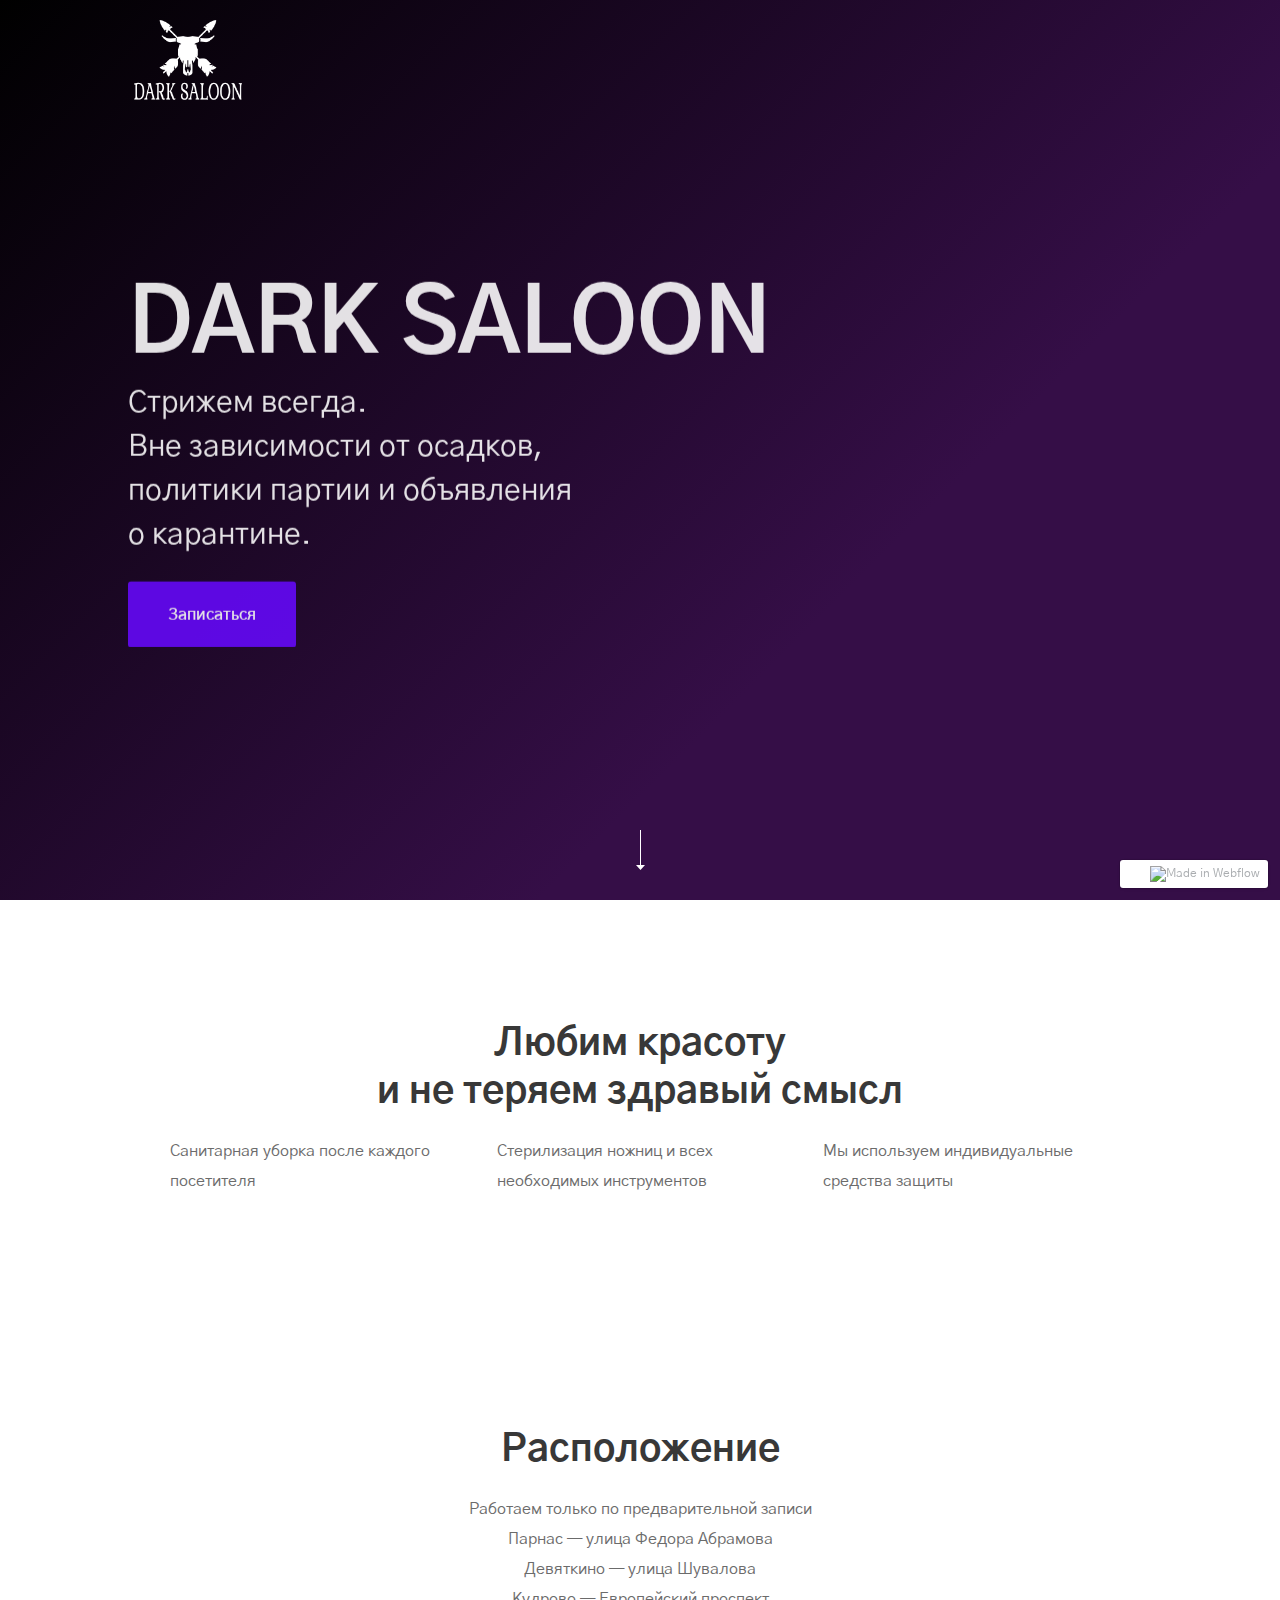
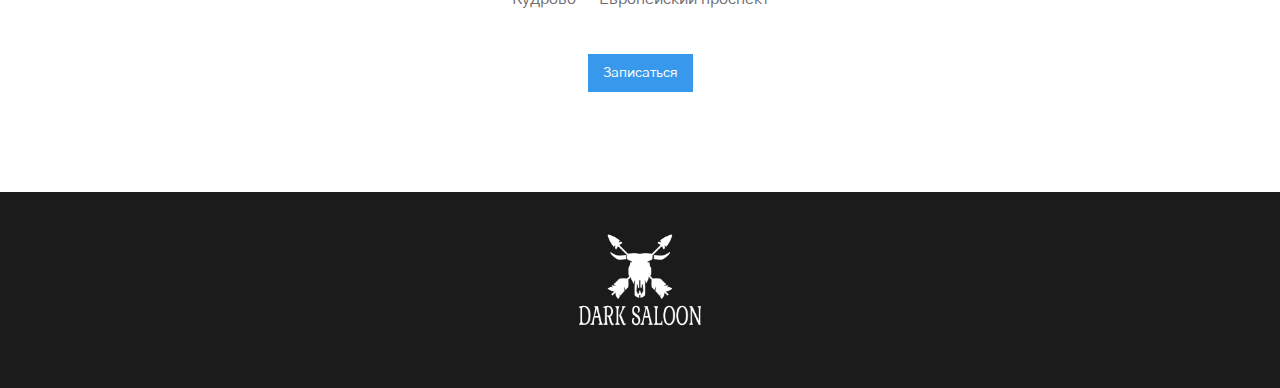
==== index.html @ 22367f97 "Rename Landing page template - Webflow HTML website template.html to index.html" ====
<!DOCTYPE html>
<!-- saved from url=(0031)https://dark-saloon.webflow.io/ -->
<html data-wf-domain="dark-saloon.webflow.io" data-wf-page="5e9b543477337a601974e3e3" data-wf-site="5e9b54341b847f012a4e8ece" data-wf-status="1" class="w-mod-js w-mod-ix wf-gothica1-n7-active wf-droidsans-n4-active wf-gothica1-n4-active wf-gothica1-n6-active wf-gothica1-n8-active wf-droidsans-n7-active wf-exo-n3-active wf-exo-n7-active wf-gothica1-n3-active wf-gothica1-n5-active wf-exo-n1-active wf-exo-i1-active wf-exo-n2-active wf-exo-i2-active wf-exo-i3-active wf-exo-n4-active wf-exo-i4-active wf-exo-n5-active wf-exo-i5-active wf-exo-n6-active wf-exo-i6-active wf-exo-i7-active wf-exo-n8-active wf-exo-i8-active mdl-js wf-exo-n9-active wf-exo-i9-active wf-active"><head><meta http-equiv="Content-Type" content="text/html; charset=UTF-8"><title>Landing page template - Webflow HTML website template</title><meta content="width=device-width, initial-scale=1" name="viewport"><meta content="Webflow" name="generator"><link href="./Landing page template - Webflow HTML website template_files/dark-saloon.webflow.ddd5ab95c.css" rel="stylesheet" type="text/css"><script src="./Landing page template - Webflow HTML website template_files/webfont.js" type="text/javascript"></script><style>@charset "UTF-8";@import url(https://fonts.googleapis.com/css?family=Open+Sans:400,700&display=swap&subset=cyrillic);.ps{overflow:hidden!important;overflow-anchor:none;-ms-overflow-style:none;touch-action:auto;-ms-touch-action:auto}.ps__rail-x{height:15px;bottom:0}.ps__rail-x,.ps__rail-y{display:none;opacity:0;transition:background-color .2s linear,opacity .2s linear;-webkit-transition:background-color .2s linear,opacity .2s linear;position:absolute}.ps__rail-y{width:15px;right:0}.ps--active-x>.ps__rail-x,.ps--active-y>.ps__rail-y{display:block;background-color:transparent}.ps--focus>.ps__rail-x,.ps--focus>.ps__rail-y,.ps--scrolling-x>.ps__rail-x,.ps--scrolling-y>.ps__rail-y,.ps:hover>.ps__rail-x,.ps:hover>.ps__rail-y{opacity:.6}.ps .ps__rail-x.ps--clicking,.ps .ps__rail-x:focus,.ps .ps__rail-x:hover,.ps .ps__rail-y.ps--clicking,.ps .ps__rail-y:focus,.ps .ps__rail-y:hover{background-color:#eee;opacity:.9}.ps__thumb-x{transition:background-color .2s linear,height .2s ease-in-out;-webkit-transition:background-color .2s linear,height .2s ease-in-out;height:6px;bottom:2px}.ps__thumb-x,.ps__thumb-y{background-color:#aaa;border-radius:6px;position:absolute}.ps__thumb-y{transition:background-color .2s linear,width .2s ease-in-out;-webkit-transition:background-color .2s linear,width .2s ease-in-out;width:6px;right:2px}.ps__rail-x.ps--clicking .ps__thumb-x,.ps__rail-x:focus>.ps__thumb-x,.ps__rail-x:hover>.ps__thumb-x{background-color:#999;height:11px}.ps__rail-y.ps--clicking .ps__thumb-y,.ps__rail-y:focus>.ps__thumb-y,.ps__rail-y:hover>.ps__thumb-y{background-color:#999;width:11px}@supports (-ms-overflow-style:none){.ps{overflow:auto!important}}@media (-ms-high-contrast:none),screen and (-ms-high-contrast:active){.ps{overflow:auto!important}}.ps{position:relative}/*!
 * Cropper.js v1.5.6
 * https://fengyuanchen.github.io/cropperjs
 *
 * Copyright 2015-present Chen Fengyuan
 * Released under the MIT license
 *
 * Date: 2019-10-04T04:33:44.164Z
 */.cropper-container{direction:ltr;font-size:0;line-height:0;position:relative;-ms-touch-action:none;touch-action:none;-webkit-user-select:none;-moz-user-select:none;-ms-user-select:none;user-select:none}.cropper-container img{display:block;height:100%;image-orientation:0deg;max-height:none!important;max-width:none!important;min-height:0!important;min-width:0!important;width:100%}.cropper-canvas,.cropper-crop-box,.cropper-drag-box,.cropper-modal,.cropper-wrap-box{bottom:0;left:0;position:absolute;right:0;top:0}.cropper-canvas,.cropper-wrap-box{overflow:hidden}.cropper-drag-box{background-color:#fff;opacity:0}.cropper-modal{background-color:#000;opacity:.5}.cropper-view-box{display:block;height:100%;outline:1px solid #39f;outline-color:rgba(51,153,255,.75);overflow:hidden;width:100%}.cropper-dashed{border:0 dashed #eee;display:block;opacity:.5;position:absolute}.cropper-dashed.dashed-h{border-bottom-width:1px;border-top-width:1px;height:33.33333%;left:0;top:33.33333%;width:100%}.cropper-dashed.dashed-v{border-left-width:1px;border-right-width:1px;height:100%;left:33.33333%;top:0;width:33.33333%}.cropper-center{display:block;height:0;left:50%;opacity:.75;position:absolute;top:50%;width:0}.cropper-center:after,.cropper-center:before{background-color:#eee;content:" ";display:block;position:absolute}.cropper-center:before{height:1px;left:-3px;top:0;width:7px}.cropper-center:after{height:7px;left:0;top:-3px;width:1px}.cropper-face,.cropper-line,.cropper-point{display:block;height:100%;opacity:.1;position:absolute;width:100%}.cropper-face{background-color:#fff;left:0;top:0}.cropper-line{background-color:#39f}.cropper-line.line-e{cursor:ew-resize;right:-3px;top:0;width:5px}.cropper-line.line-n{cursor:ns-resize;height:5px;left:0;top:-3px}.cropper-line.line-w{cursor:ew-resize;left:-3px;top:0;width:5px}.cropper-line.line-s{bottom:-3px;cursor:ns-resize;height:5px;left:0}.cropper-point{background-color:#39f;height:5px;opacity:.75;width:5px}.cropper-point.point-e{cursor:ew-resize;margin-top:-3px;right:-3px;top:50%}.cropper-point.point-n{cursor:ns-resize;left:50%;margin-left:-3px;top:-3px}.cropper-point.point-w{cursor:ew-resize;left:-3px;margin-top:-3px;top:50%}.cropper-point.point-s{bottom:-3px;cursor:s-resize;left:50%;margin-left:-3px}.cropper-point.point-ne{cursor:nesw-resize;right:-3px;top:-3px}.cropper-point.point-nw{cursor:nwse-resize;left:-3px;top:-3px}.cropper-point.point-sw{bottom:-3px;cursor:nesw-resize;left:-3px}.cropper-point.point-se{bottom:-3px;cursor:nwse-resize;height:20px;opacity:1;right:-3px;width:20px}@media (min-width:768px){.cropper-point.point-se{height:15px;width:15px}}@media (min-width:992px){.cropper-point.point-se{height:10px;width:10px}}@media (min-width:1200px){.cropper-point.point-se{height:5px;opacity:.75;width:5px}}.cropper-point.point-se:before{background-color:#39f;bottom:-50%;content:" ";display:block;height:200%;opacity:0;position:absolute;right:-50%;width:200%}.cropper-invisible{opacity:0}.cropper-bg{background-image:url([data-uri])}.cropper-hide{display:block;height:0;position:absolute;width:0}.cropper-hidden{display:none!important}.cropper-move{cursor:move}.cropper-crop{cursor:crosshair}.cropper-disabled .cropper-drag-box,.cropper-disabled .cropper-face,.cropper-disabled .cropper-line,.cropper-disabled .cropper-point{cursor:not-allowed}/*!
 * vue2-animate
 * (c) 2018 Pavel Savushkin
 * Released under the MIT License.
 * Documentation: https://github.com/asika32764/vue2-animate
 */@-webkit-keyframes bounceIn{0%,20%,40%,60%,80%,to{-webkit-animation-timing-function:cubic-bezier(.215,.61,.355,1);animation-timing-function:cubic-bezier(.215,.61,.355,1)}0%{opacity:0;-webkit-transform:scale3d(.3,.3,.3);transform:scale3d(.3,.3,.3)}20%{-webkit-transform:scale3d(1.1,1.1,1.1);transform:scale3d(1.1,1.1,1.1)}40%{-webkit-transform:scale3d(.9,.9,.9);transform:scale3d(.9,.9,.9)}60%{opacity:1;-webkit-transform:scale3d(1.03,1.03,1.03);transform:scale3d(1.03,1.03,1.03)}80%{-webkit-transform:scale3d(.97,.97,.97);transform:scale3d(.97,.97,.97)}to{opacity:1;-webkit-transform:scaleX(1);transform:scaleX(1)}}@keyframes bounceIn{0%,20%,40%,60%,80%,to{-webkit-animation-timing-function:cubic-bezier(.215,.61,.355,1);animation-timing-function:cubic-bezier(.215,.61,.355,1)}0%{opacity:0;-webkit-transform:scale3d(.3,.3,.3);transform:scale3d(.3,.3,.3)}20%{-webkit-transform:scale3d(1.1,1.1,1.1);transform:scale3d(1.1,1.1,1.1)}40%{-webkit-transform:scale3d(.9,.9,.9);transform:scale3d(.9,.9,.9)}60%{opacity:1;-webkit-transform:scale3d(1.03,1.03,1.03);transform:scale3d(1.03,1.03,1.03)}80%{-webkit-transform:scale3d(.97,.97,.97);transform:scale3d(.97,.97,.97)}to{opacity:1;-webkit-transform:scaleX(1);transform:scaleX(1)}}@-webkit-keyframes bounceOut{20%{-webkit-transform:scale3d(.9,.9,.9);transform:scale3d(.9,.9,.9)}50%,55%{opacity:1;-webkit-transform:scale3d(1.1,1.1,1.1);transform:scale3d(1.1,1.1,1.1)}to{opacity:0;-webkit-transform:scale3d(.3,.3,.3);transform:scale3d(.3,.3,.3)}}@keyframes bounceOut{20%{-webkit-transform:scale3d(.9,.9,.9);transform:scale3d(.9,.9,.9)}50%,55%{opacity:1;-webkit-transform:scale3d(1.1,1.1,1.1);transform:scale3d(1.1,1.1,1.1)}to{opacity:0;-webkit-transform:scale3d(.3,.3,.3);transform:scale3d(.3,.3,.3)}}@-webkit-keyframes bounceInDown{0%,60%,75%,90%,to{-webkit-animation-timing-function:cubic-bezier(.215,.61,.355,1);animation-timing-function:cubic-bezier(.215,.61,.355,1)}0%{opacity:0;-webkit-transform:translate3d(0,-3000px,0);transform:translate3d(0,-3000px,0)}60%{opacity:1;-webkit-transform:translate3d(0,25px,0);transform:translate3d(0,25px,0)}75%{-webkit-transform:translate3d(0,-10px,0);transform:translate3d(0,-10px,0)}90%{-webkit-transform:translate3d(0,5px,0);transform:translate3d(0,5px,0)}to{-webkit-transform:none;transform:none}}@keyframes bounceInDown{0%,60%,75%,90%,to{-webkit-animation-timing-function:cubic-bezier(.215,.61,.355,1);animation-timing-function:cubic-bezier(.215,.61,.355,1)}0%{opacity:0;-webkit-transform:translate3d(0,-3000px,0);transform:translate3d(0,-3000px,0)}60%{opacity:1;-webkit-transform:translate3d(0,25px,0);transform:translate3d(0,25px,0)}75%{-webkit-transform:translate3d(0,-10px,0);transform:translate3d(0,-10px,0)}90%{-webkit-transform:translate3d(0,5px,0);transform:translate3d(0,5px,0)}to{-webkit-transform:none;transform:none}}@-webkit-keyframes bounceOutDown{20%{-webkit-transform:translate3d(0,10px,0);transform:translate3d(0,10px,0)}40%,45%{opacity:1;-webkit-transform:translate3d(0,-20px,0);transform:translate3d(0,-20px,0)}to{opacity:0;-webkit-transform:translate3d(0,2000px,0);transform:translate3d(0,2000px,0)}}@keyframes bounceOutDown{20%{-webkit-transform:translate3d(0,10px,0);transform:translate3d(0,10px,0)}40%,45%{opacity:1;-webkit-transform:translate3d(0,-20px,0);transform:translate3d(0,-20px,0)}to{opacity:0;-webkit-transform:translate3d(0,2000px,0);transform:translate3d(0,2000px,0)}}@-webkit-keyframes bounceInLeft{0%,60%,75%,90%,to{-webkit-animation-timing-function:cubic-bezier(.215,.61,.355,1);animation-timing-function:cubic-bezier(.215,.61,.355,1)}0%{opacity:0;-webkit-transform:translate3d(-3000px,0,0);transform:translate3d(-3000px,0,0)}60%{opacity:1;-webkit-transform:translate3d(25px,0,0);transform:translate3d(25px,0,0)}75%{-webkit-transform:translate3d(-10px,0,0);transform:translate3d(-10px,0,0)}90%{-webkit-transform:translate3d(5px,0,0);transform:translate3d(5px,0,0)}to{-webkit-transform:none;transform:none}}@keyframes bounceInLeft{0%,60%,75%,90%,to{-webkit-animation-timing-function:cubic-bezier(.215,.61,.355,1);animation-timing-function:cubic-bezier(.215,.61,.355,1)}0%{opacity:0;-webkit-transform:translate3d(-3000px,0,0);transform:translate3d(-3000px,0,0)}60%{opacity:1;-webkit-transform:translate3d(25px,0,0);transform:translate3d(25px,0,0)}75%{-webkit-transform:translate3d(-10px,0,0);transform:translate3d(-10px,0,0)}90%{-webkit-transform:translate3d(5px,0,0);transform:translate3d(5px,0,0)}to{-webkit-transform:none;transform:none}}@-webkit-keyframes bounceOutLeft{20%{opacity:1;-webkit-transform:translate3d(20px,0,0);transform:translate3d(20px,0,0)}to{opacity:0;-webkit-transform:translate3d(-2000px,0,0);transform:translate3d(-2000px,0,0)}}@keyframes bounceOutLeft{20%{opacity:1;-webkit-transform:translate3d(20px,0,0);transform:translate3d(20px,0,0)}to{opacity:0;-webkit-transform:translate3d(-2000px,0,0);transform:translate3d(-2000px,0,0)}}@-webkit-keyframes bounceInRight{0%,60%,75%,90%,to{-webkit-animation-timing-function:cubic-bezier(.215,.61,.355,1);animation-timing-function:cubic-bezier(.215,.61,.355,1)}0%{opacity:0;-webkit-transform:translate3d(3000px,0,0);transform:translate3d(3000px,0,0)}60%{opacity:1;-webkit-transform:translate3d(-25px,0,0);transform:translate3d(-25px,0,0)}75%{-webkit-transform:translate3d(10px,0,0);transform:translate3d(10px,0,0)}90%{-webkit-transform:translate3d(-5px,0,0);transform:translate3d(-5px,0,0)}to{-webkit-transform:none;transform:none}}@keyframes bounceInRight{0%,60%,75%,90%,to{-webkit-animation-timing-function:cubic-bezier(.215,.61,.355,1);animation-timing-function:cubic-bezier(.215,.61,.355,1)}0%{opacity:0;-webkit-transform:translate3d(3000px,0,0);transform:translate3d(3000px,0,0)}60%{opacity:1;-webkit-transform:translate3d(-25px,0,0);transform:translate3d(-25px,0,0)}75%{-webkit-transform:translate3d(10px,0,0);transform:translate3d(10px,0,0)}90%{-webkit-transform:translate3d(-5px,0,0);transform:translate3d(-5px,0,0)}to{-webkit-transform:none;transform:none}}@-webkit-keyframes bounceOutRight{20%{opacity:1;-webkit-transform:translate3d(-20px,0,0);transform:translate3d(-20px,0,0)}to{opacity:0;-webkit-transform:translate3d(2000px,0,0);transform:translate3d(2000px,0,0)}}@keyframes bounceOutRight{20%{opacity:1;-webkit-transform:translate3d(-20px,0,0);transform:translate3d(-20px,0,0)}to{opacity:0;-webkit-transform:translate3d(2000px,0,0);transform:translate3d(2000px,0,0)}}@-webkit-keyframes bounceInUp{0%,60%,75%,90%,to{-webkit-animation-timing-function:cubic-bezier(.215,.61,.355,1);animation-timing-function:cubic-bezier(.215,.61,.355,1)}0%{opacity:0;-webkit-transform:translate3d(0,3000px,0);transform:translate3d(0,3000px,0)}60%{opacity:1;-webkit-transform:translate3d(0,-20px,0);transform:translate3d(0,-20px,0)}75%{-webkit-transform:translate3d(0,10px,0);transform:translate3d(0,10px,0)}90%{-webkit-transform:translate3d(0,-5px,0);transform:translate3d(0,-5px,0)}to{-webkit-transform:translateZ(0);transform:translateZ(0)}}@keyframes bounceInUp{0%,60%,75%,90%,to{-webkit-animation-timing-function:cubic-bezier(.215,.61,.355,1);animation-timing-function:cubic-bezier(.215,.61,.355,1)}0%{opacity:0;-webkit-transform:translate3d(0,3000px,0);transform:translate3d(0,3000px,0)}60%{opacity:1;-webkit-transform:translate3d(0,-20px,0);transform:translate3d(0,-20px,0)}75%{-webkit-transform:translate3d(0,10px,0);transform:translate3d(0,10px,0)}90%{-webkit-transform:translate3d(0,-5px,0);transform:translate3d(0,-5px,0)}to{-webkit-transform:translateZ(0);transform:translateZ(0)}}@-webkit-keyframes bounceOutUp{20%{-webkit-transform:translate3d(0,-10px,0);transform:translate3d(0,-10px,0)}40%,45%{opacity:1;-webkit-transform:translate3d(0,20px,0);transform:translate3d(0,20px,0)}to{opacity:0;-webkit-transform:translate3d(0,-2000px,0);transform:translate3d(0,-2000px,0)}}@keyframes bounceOutUp{20%{-webkit-transform:translate3d(0,-10px,0);transform:translate3d(0,-10px,0)}40%,45%{opacity:1;-webkit-transform:translate3d(0,20px,0);transform:translate3d(0,20px,0)}to{opacity:0;-webkit-transform:translate3d(0,-2000px,0);transform:translate3d(0,-2000px,0)}}.bounce-enter-active,.bounce-leave-active,.bounceIn,.bounceOut{-webkit-animation-duration:1s;animation-duration:1s;-webkit-animation-fill-mode:both;animation-fill-mode:both}.bounce-enter-active,.bounceIn{-webkit-animation-name:bounceIn;animation-name:bounceIn}.bounce-leave-active,.bounceOut{-webkit-animation-name:bounceOut;animation-name:bounceOut}.bounceDown-enter-active,.bounceDown-leave-active,.bounceInDown,.bounceOutDown{-webkit-animation-duration:1s;animation-duration:1s;-webkit-animation-fill-mode:both;animation-fill-mode:both}.bounceDown-enter-active,.bounceInDown{-webkit-animation-name:bounceInDown;animation-name:bounceInDown}.bounceDown-leave-active,.bounceOutDown{-webkit-animation-name:bounceOutDown;animation-name:bounceOutDown}.bounceInLeft,.bounceLeft-enter-active,.bounceLeft-leave-active,.bounceOutLeft{-webkit-animation-duration:1s;animation-duration:1s;-webkit-animation-fill-mode:both;animation-fill-mode:both}.bounceInLeft,.bounceLeft-enter-active{-webkit-animation-name:bounceInLeft;animation-name:bounceInLeft}.bounceLeft-leave-active,.bounceOutLeft{-webkit-animation-name:bounceOutLeft;animation-name:bounceOutLeft}.bounceInRight,.bounceOutRight,.bounceRight-enter-active,.bounceRight-leave-active{-webkit-animation-duration:1s;animation-duration:1s;-webkit-animation-fill-mode:both;animation-fill-mode:both}.bounceInRight,.bounceRight-enter-active{-webkit-animation-name:bounceInRight;animation-name:bounceInRight}.bounceOutRight,.bounceRight-leave-active{-webkit-animation-name:bounceOutRight;animation-name:bounceOutRight}.bounceInUp,.bounceOutUp,.bounceUp-enter-active,.bounceUp-leave-active{-webkit-animation-duration:1s;animation-duration:1s;-webkit-animation-fill-mode:both;animation-fill-mode:both}.bounceInUp,.bounceUp-enter-active{-webkit-animation-name:bounceInUp;animation-name:bounceInUp}.bounceOutUp,.bounceUp-leave-active{-webkit-animation-name:bounceOutUp;animation-name:bounceOutUp}@-webkit-keyframes fadeIn{0%{opacity:0}to{opacity:1}}@keyframes fadeIn{0%{opacity:0}to{opacity:1}}@-webkit-keyframes fadeOut{0%{opacity:1}to{opacity:0}}@keyframes fadeOut{0%{opacity:1}to{opacity:0}}@-webkit-keyframes fadeInDown{0%{opacity:0;-webkit-transform:translate3d(0,-100%,0);transform:translate3d(0,-100%,0)}to{opacity:1;-webkit-transform:none;transform:none}}@keyframes fadeInDown{0%{opacity:0;-webkit-transform:translate3d(0,-100%,0);transform:translate3d(0,-100%,0)}to{opacity:1;-webkit-transform:none;transform:none}}@-webkit-keyframes fadeOutDown{0%{opacity:1}to{opacity:0;-webkit-transform:translate3d(0,100%,0);transform:translate3d(0,100%,0)}}@keyframes fadeOutDown{0%{opacity:1}to{opacity:0;-webkit-transform:translate3d(0,100%,0);transform:translate3d(0,100%,0)}}@-webkit-keyframes fadeInDownBig{0%{opacity:0;-webkit-transform:translate3d(0,-2000px,0);transform:translate3d(0,-2000px,0)}to{opacity:1;-webkit-transform:none;transform:none}}@keyframes fadeInDownBig{0%{opacity:0;-webkit-transform:translate3d(0,-2000px,0);transform:translate3d(0,-2000px,0)}to{opacity:1;-webkit-transform:none;transform:none}}@-webkit-keyframes fadeOutDownBig{0%{opacity:1}to{opacity:0;-webkit-transform:translate3d(0,2000px,0);transform:translate3d(0,2000px,0)}}@keyframes fadeOutDownBig{0%{opacity:1}to{opacity:0;-webkit-transform:translate3d(0,2000px,0);transform:translate3d(0,2000px,0)}}@-webkit-keyframes fadeInLeft{0%{opacity:0;-webkit-transform:translate3d(-100%,0,0);transform:translate3d(-100%,0,0)}to{opacity:1;-webkit-transform:none;transform:none}}@keyframes fadeInLeft{0%{opacity:0;-webkit-transform:translate3d(-100%,0,0);transform:translate3d(-100%,0,0)}to{opacity:1;-webkit-transform:none;transform:none}}@-webkit-keyframes fadeOutLeft{0%{opacity:1}to{opacity:0;-webkit-transform:translate3d(-100%,0,0);transform:translate3d(-100%,0,0)}}@keyframes fadeOutLeft{0%{opacity:1}to{opacity:0;-webkit-transform:translate3d(-100%,0,0);transform:translate3d(-100%,0,0)}}@-webkit-keyframes fadeInLeftBig{0%{opacity:0;-webkit-transform:translate3d(-2000px,0,0);transform:translate3d(-2000px,0,0)}to{opacity:1;-webkit-transform:none;transform:none}}@keyframes fadeInLeftBig{0%{opacity:0;-webkit-transform:translate3d(-2000px,0,0);transform:translate3d(-2000px,0,0)}to{opacity:1;-webkit-transform:none;transform:none}}@-webkit-keyframes fadeOutLeftBig{0%{opacity:1}to{opacity:0;-webkit-transform:translate3d(-2000px,0,0);transform:translate3d(-2000px,0,0)}}@keyframes fadeOutLeftBig{0%{opacity:1}to{opacity:0;-webkit-transform:translate3d(-2000px,0,0);transform:translate3d(-2000px,0,0)}}@-webkit-keyframes fadeInRight{0%{opacity:0;-webkit-transform:translate3d(100%,0,0);transform:translate3d(100%,0,0)}to{opacity:1;-webkit-transform:none;transform:none}}@keyframes fadeInRight{0%{opacity:0;-webkit-transform:translate3d(100%,0,0);transform:translate3d(100%,0,0)}to{opacity:1;-webkit-transform:none;transform:none}}@-webkit-keyframes fadeOutRight{0%{opacity:1}to{opacity:0;-webkit-transform:translate3d(100%,0,0);transform:translate3d(100%,0,0)}}@keyframes fadeOutRight{0%{opacity:1}to{opacity:0;-webkit-transform:translate3d(100%,0,0);transform:translate3d(100%,0,0)}}@-webkit-keyframes fadeInRightBig{0%{opacity:0;-webkit-transform:translate3d(2000px,0,0);transform:translate3d(2000px,0,0)}to{opacity:1;-webkit-transform:none;transform:none}}@keyframes fadeInRightBig{0%{opacity:0;-webkit-transform:translate3d(2000px,0,0);transform:translate3d(2000px,0,0)}to{opacity:1;-webkit-transform:none;transform:none}}@-webkit-keyframes fadeOutRightBig{0%{opacity:1}to{opacity:0;-webkit-transform:translate3d(2000px,0,0);transform:translate3d(2000px,0,0)}}@keyframes fadeOutRightBig{0%{opacity:1}to{opacity:0;-webkit-transform:translate3d(2000px,0,0);transform:translate3d(2000px,0,0)}}@-webkit-keyframes fadeInUp{0%{opacity:0;-webkit-transform:translate3d(0,100%,0);transform:translate3d(0,100%,0)}to{opacity:1;-webkit-transform:none;transform:none}}@keyframes fadeInUp{0%{opacity:0;-webkit-transform:translate3d(0,100%,0);transform:translate3d(0,100%,0)}to{opacity:1;-webkit-transform:none;transform:none}}@-webkit-keyframes fadeOutUp{0%{opacity:1}to{opacity:0;-webkit-transform:translate3d(0,-100%,0);transform:translate3d(0,-100%,0)}}@keyframes fadeOutUp{0%{opacity:1}to{opacity:0;-webkit-transform:translate3d(0,-100%,0);transform:translate3d(0,-100%,0)}}@-webkit-keyframes fadeInUpBig{0%{opacity:0;-webkit-transform:translate3d(0,2000px,0);transform:translate3d(0,2000px,0)}to{opacity:1;-webkit-transform:none;transform:none}}@keyframes fadeInUpBig{0%{opacity:0;-webkit-transform:translate3d(0,2000px,0);transform:translate3d(0,2000px,0)}to{opacity:1;-webkit-transform:none;transform:none}}@-webkit-keyframes fadeOutUpBig{0%{opacity:1}to{opacity:0;-webkit-transform:translate3d(0,-2000px,0);transform:translate3d(0,-2000px,0)}}@keyframes fadeOutUpBig{0%{opacity:1}to{opacity:0;-webkit-transform:translate3d(0,-2000px,0);transform:translate3d(0,-2000px,0)}}.fade-enter-active,.fade-leave-active,.fadeIn,.fadeOut{-webkit-animation-duration:1s;animation-duration:1s;-webkit-animation-fill-mode:both;animation-fill-mode:both}.fade-enter-active,.fadeIn{-webkit-animation-name:fadeIn;animation-name:fadeIn}.fade-leave-active,.fadeOut{-webkit-animation-name:fadeOut;animation-name:fadeOut}.fadeDown-enter-active,.fadeDown-leave-active,.fadeInDown,.fadeOutDown{-webkit-animation-duration:1s;animation-duration:1s;-webkit-animation-fill-mode:both;animation-fill-mode:both}.fadeDown-enter-active,.fadeInDown{-webkit-animation-name:fadeInDown;animation-name:fadeInDown}.fadeDown-leave-active,.fadeOutDown{-webkit-animation-name:fadeOutDown;animation-name:fadeOutDown}.fadeDownBig-enter-active,.fadeDownBig-leave-active,.fadeInDownBig,.fadeOutDownBig{-webkit-animation-duration:1s;animation-duration:1s;-webkit-animation-fill-mode:both;animation-fill-mode:both}.fadeDownBig-enter-active,.fadeInDownBig{-webkit-animation-name:fadeInDownBig;animation-name:fadeInDownBig}.fadeDownBig-leave-active,.fadeOutDownBig{-webkit-animation-name:fadeOutDownBig;animation-name:fadeOutDownBig}.fadeInLeft,.fadeLeft-enter-active,.fadeLeft-leave-active,.fadeOutLeft{-webkit-animation-duration:1s;animation-duration:1s;-webkit-animation-fill-mode:both;animation-fill-mode:both}.fadeInLeft,.fadeLeft-enter-active{-webkit-animation-name:fadeInLeft;animation-name:fadeInLeft}.fadeLeft-leave-active,.fadeOutLeft{-webkit-animation-name:fadeOutLeft;animation-name:fadeOutLeft}.fadeInLeftBig,.fadeLeftBig-enter-active,.fadeLeftBig-leave-active,.fadeOutLeftBig{-webkit-animation-duration:1s;animation-duration:1s;-webkit-animation-fill-mode:both;animation-fill-mode:both}.fadeInLeftBig,.fadeLeftBig-enter-active{-webkit-animation-name:fadeInLeftBig;animation-name:fadeInLeftBig}.fadeLeftBig-leave-active,.fadeOutLeftBig{-webkit-animation-name:fadeOutLeftBig;animation-name:fadeOutLeftBig}.fadeInRight,.fadeOutRight,.fadeRight-enter-active,.fadeRight-leave-active{-webkit-animation-duration:1s;animation-duration:1s;-webkit-animation-fill-mode:both;animation-fill-mode:both}.fadeInRight,.fadeRight-enter-active{-webkit-animation-name:fadeInRight;animation-name:fadeInRight}.fadeOutRight,.fadeRight-leave-active{-webkit-animation-name:fadeOutRight;animation-name:fadeOutRight}.fadeInRightBig,.fadeOutRightBig,.fadeRightBig-enter-active,.fadeRightBig-leave-active{-webkit-animation-duration:1s;animation-duration:1s;-webkit-animation-fill-mode:both;animation-fill-mode:both}.fadeInRightBig,.fadeRightBig-enter-active{-webkit-animation-name:fadeInRightBig;animation-name:fadeInRightBig}.fadeOutRightBig,.fadeRightBig-leave-active{-webkit-animation-name:fadeOutRightBig;animation-name:fadeOutRightBig}.fadeInUp,.fadeOutUp,.fadeUp-enter-active,.fadeUp-leave-active{-webkit-animation-duration:1s;animation-duration:1s;-webkit-animation-fill-mode:both;animation-fill-mode:both}.fadeInUp,.fadeUp-enter-active{-webkit-animation-name:fadeInUp;animation-name:fadeInUp}.fadeOutUp,.fadeUp-leave-active{-webkit-animation-name:fadeOutUp;animation-name:fadeOutUp}.fadeInUpBig,.fadeOutUpBig,.fadeUpBig-enter-active,.fadeUpBig-leave-active{-webkit-animation-duration:1s;animation-duration:1s;-webkit-animation-fill-mode:both;animation-fill-mode:both}.fadeInUpBig,.fadeUpBig-enter-active{-webkit-animation-name:fadeInUpBig;animation-name:fadeInUpBig}.fadeOutUpBig,.fadeUpBig-leave-active{-webkit-animation-name:fadeOutUpBig;animation-name:fadeOutUpBig}@-webkit-keyframes rotateIn{0%{-webkit-transform-origin:center;transform-origin:center;-webkit-transform:rotate(-200deg);transform:rotate(-200deg);opacity:0}to{-webkit-transform-origin:center;transform-origin:center;-webkit-transform:none;transform:none;opacity:1}}@keyframes rotateIn{0%{-webkit-transform-origin:center;transform-origin:center;-webkit-transform:rotate(-200deg);transform:rotate(-200deg);opacity:0}to{-webkit-transform-origin:center;transform-origin:center;-webkit-transform:none;transform:none;opacity:1}}@-webkit-keyframes rotateOut{0%{-webkit-transform-origin:center;transform-origin:center;opacity:1}to{-webkit-transform-origin:center;transform-origin:center;-webkit-transform:rotate(200deg);transform:rotate(200deg);opacity:0}}@keyframes rotateOut{0%{-webkit-transform-origin:center;transform-origin:center;opacity:1}to{-webkit-transform-origin:center;transform-origin:center;-webkit-transform:rotate(200deg);transform:rotate(200deg);opacity:0}}@-webkit-keyframes rotateInDownLeft{0%{-webkit-transform-origin:left bottom;transform-origin:left bottom;-webkit-transform:rotate(-45deg);transform:rotate(-45deg);opacity:0}to{-webkit-transform-origin:left bottom;transform-origin:left bottom;-webkit-transform:none;transform:none;opacity:1}}@keyframes rotateInDownLeft{0%{-webkit-transform-origin:left bottom;transform-origin:left bottom;-webkit-transform:rotate(-45deg);transform:rotate(-45deg);opacity:0}to{-webkit-transform-origin:left bottom;transform-origin:left bottom;-webkit-transform:none;transform:none;opacity:1}}@-webkit-keyframes rotateOutDownLeft{0%{-webkit-transform-origin:left bottom;transform-origin:left bottom;opacity:1}to{-webkit-transform-origin:left bottom;transform-origin:left bottom;-webkit-transform:rotate(45deg);transform:rotate(45deg);opacity:0}}@keyframes rotateOutDownLeft{0%{-webkit-transform-origin:left bottom;transform-origin:left bottom;opacity:1}to{-webkit-transform-origin:left bottom;transform-origin:left bottom;-webkit-transform:rotate(45deg);transform:rotate(45deg);opacity:0}}@-webkit-keyframes rotateInDownRight{0%{-webkit-transform-origin:right bottom;transform-origin:right bottom;-webkit-transform:rotate(45deg);transform:rotate(45deg);opacity:0}to{-webkit-transform-origin:right bottom;transform-origin:right bottom;-webkit-transform:none;transform:none;opacity:1}}@keyframes rotateInDownRight{0%{-webkit-transform-origin:right bottom;transform-origin:right bottom;-webkit-transform:rotate(45deg);transform:rotate(45deg);opacity:0}to{-webkit-transform-origin:right bottom;transform-origin:right bottom;-webkit-transform:none;transform:none;opacity:1}}@-webkit-keyframes rotateOutDownRight{0%{-webkit-transform-origin:right bottom;transform-origin:right bottom;opacity:1}to{-webkit-transform-origin:right bottom;transform-origin:right bottom;-webkit-transform:rotate(-45deg);transform:rotate(-45deg);opacity:0}}@keyframes rotateOutDownRight{0%{-webkit-transform-origin:right bottom;transform-origin:right bottom;opacity:1}to{-webkit-transform-origin:right bottom;transform-origin:right bottom;-webkit-transform:rotate(-45deg);transform:rotate(-45deg);opacity:0}}@-webkit-keyframes rotateInUpLeft{0%{-webkit-transform-origin:left bottom;transform-origin:left bottom;-webkit-transform:rotate(45deg);transform:rotate(45deg);opacity:0}to{-webkit-transform-origin:left bottom;transform-origin:left bottom;-webkit-transform:none;transform:none;opacity:1}}@keyframes rotateInUpLeft{0%{-webkit-transform-origin:left bottom;transform-origin:left bottom;-webkit-transform:rotate(45deg);transform:rotate(45deg);opacity:0}to{-webkit-transform-origin:left bottom;transform-origin:left bottom;-webkit-transform:none;transform:none;opacity:1}}@-webkit-keyframes rotateOutUpLeft{0%{-webkit-transform-origin:left bottom;transform-origin:left bottom;opacity:1}to{-webkit-transform-origin:left bottom;transform-origin:left bottom;-webkit-transform:rotate(-45deg);transform:rotate(-45deg);opacity:0}}@keyframes rotateOutUpLeft{0%{-webkit-transform-origin:left bottom;transform-origin:left bottom;opacity:1}to{-webkit-transform-origin:left bottom;transform-origin:left bottom;-webkit-transform:rotate(-45deg);transform:rotate(-45deg);opacity:0}}@-webkit-keyframes rotateInUpRight{0%{-webkit-transform-origin:right bottom;transform-origin:right bottom;-webkit-transform:rotate(-90deg);transform:rotate(-90deg);opacity:0}to{-webkit-transform-origin:right bottom;transform-origin:right bottom;-webkit-transform:none;transform:none;opacity:1}}@keyframes rotateInUpRight{0%{-webkit-transform-origin:right bottom;transform-origin:right bottom;-webkit-transform:rotate(-90deg);transform:rotate(-90deg);opacity:0}to{-webkit-transform-origin:right bottom;transform-origin:right bottom;-webkit-transform:none;transform:none;opacity:1}}@-webkit-keyframes rotateOutUpRight{0%{-webkit-transform-origin:right bottom;transform-origin:right bottom;opacity:1}to{-webkit-transform-origin:right bottom;transform-origin:right bottom;-webkit-transform:rotate(90deg);transform:rotate(90deg);opacity:0}}@keyframes rotateOutUpRight{0%{-webkit-transform-origin:right bottom;transform-origin:right bottom;opacity:1}to{-webkit-transform-origin:right bottom;transform-origin:right bottom;-webkit-transform:rotate(90deg);transform:rotate(90deg);opacity:0}}.rotate-enter-active,.rotate-leave-active,.rotateIn,.rotateOut{-webkit-animation-duration:1s;animation-duration:1s;-webkit-animation-fill-mode:both;animation-fill-mode:both}.rotate-enter-active,.rotateIn{-webkit-animation-name:rotateIn;animation-name:rotateIn}.rotate-leave-active,.rotateOut{-webkit-animation-name:rotateOut;animation-name:rotateOut}.rotateDownLeft-enter-active,.rotateDownLeft-leave-active,.rotateInDownLeft,.rotateOutDownLeft{-webkit-animation-duration:1s;animation-duration:1s;-webkit-animation-fill-mode:both;animation-fill-mode:both}.rotateDownLeft-enter-active,.rotateInDownLeft{-webkit-animation-name:rotateInDownLeft;animation-name:rotateInDownLeft}.rotateDownLeft-leave-active,.rotateOutDownLeft{-webkit-animation-name:rotateOutDownLeft;animation-name:rotateOutDownLeft}.rotateDownRight-enter-active,.rotateDownRight-leave-active,.rotateInDownRight,.rotateOutDownRight{-webkit-animation-duration:1s;animation-duration:1s;-webkit-animation-fill-mode:both;animation-fill-mode:both}.rotateDownRight-enter-active,.rotateInDownRight{-webkit-animation-name:rotateInDownRight;animation-name:rotateInDownRight}.rotateDownRight-leave-active,.rotateOutDownRight{-webkit-animation-name:rotateOutDownRight;animation-name:rotateOutDownRight}.rotateInUpLeft,.rotateOutUpLeft,.rotateUpLeft-enter-active,.rotateUpLeft-leave-active{-webkit-animation-duration:1s;animation-duration:1s;-webkit-animation-fill-mode:both;animation-fill-mode:both}.rotateInUpLeft,.rotateUpLeft-enter-active{-webkit-animation-name:rotateInUpLeft;animation-name:rotateInUpLeft}.rotateOutUpLeft,.rotateUpLeft-leave-active{-webkit-animation-name:rotateOutUpLeft;animation-name:rotateOutUpLeft}.rotateInUpRight,.rotateOutUpRight,.rotateUpRight-enter-active,.rotateUpRight-leave-active{-webkit-animation-duration:1s;animation-duration:1s;-webkit-animation-fill-mode:both;animation-fill-mode:both}.rotateInUpRight,.rotateUpRight-enter-active{-webkit-animation-name:rotateInUpRight;animation-name:rotateInUpRight}.rotateOutUpRight,.rotateUpRight-leave-active{-webkit-animation-name:rotateOutUpRight;animation-name:rotateOutUpRight}@-webkit-keyframes slideInDown{0%{-webkit-transform:translate3d(0,-100%,0);transform:translate3d(0,-100%,0);visibility:visible}to{-webkit-transform:translateZ(0);transform:translateZ(0)}}@keyframes slideInDown{0%{-webkit-transform:translate3d(0,-100%,0);transform:translate3d(0,-100%,0);visibility:visible}to{-webkit-transform:translateZ(0);transform:translateZ(0)}}@-webkit-keyframes slideOutDown{0%{-webkit-transform:translateZ(0);transform:translateZ(0)}to{visibility:hidden;-webkit-transform:translate3d(0,100%,0);transform:translate3d(0,100%,0)}}@keyframes slideOutDown{0%{-webkit-transform:translateZ(0);transform:translateZ(0)}to{visibility:hidden;-webkit-transform:translate3d(0,100%,0);transform:translate3d(0,100%,0)}}@-webkit-keyframes slideInLeft{0%{-webkit-transform:translate3d(-100%,0,0);transform:translate3d(-100%,0,0);visibility:visible}to{-webkit-transform:translateZ(0);transform:translateZ(0)}}@keyframes slideInLeft{0%{-webkit-transform:translate3d(-100%,0,0);transform:translate3d(-100%,0,0);visibility:visible}to{-webkit-transform:translateZ(0);transform:translateZ(0)}}@-webkit-keyframes slideOutLeft{0%{-webkit-transform:translateZ(0);transform:translateZ(0)}to{visibility:hidden;-webkit-transform:translate3d(-100%,0,0);transform:translate3d(-100%,0,0)}}@keyframes slideOutLeft{0%{-webkit-transform:translateZ(0);transform:translateZ(0)}to{visibility:hidden;-webkit-transform:translate3d(-100%,0,0);transform:translate3d(-100%,0,0)}}@-webkit-keyframes slideInRight{0%{-webkit-transform:translate3d(100%,0,0);transform:translate3d(100%,0,0);visibility:visible}to{-webkit-transform:translateZ(0);transform:translateZ(0)}}@keyframes slideInRight{0%{-webkit-transform:translate3d(100%,0,0);transform:translate3d(100%,0,0);visibility:visible}to{-webkit-transform:translateZ(0);transform:translateZ(0)}}@-webkit-keyframes slideOutRight{0%{-webkit-transform:translateZ(0);transform:translateZ(0)}to{visibility:hidden;-webkit-transform:translate3d(100%,0,0);transform:translate3d(100%,0,0)}}@keyframes slideOutRight{0%{-webkit-transform:translateZ(0);transform:translateZ(0)}to{visibility:hidden;-webkit-transform:translate3d(100%,0,0);transform:translate3d(100%,0,0)}}@-webkit-keyframes slideInUp{0%{-webkit-transform:translate3d(0,100%,0);transform:translate3d(0,100%,0);visibility:visible}to{-webkit-transform:translateZ(0);transform:translateZ(0)}}@keyframes slideInUp{0%{-webkit-transform:translate3d(0,100%,0);transform:translate3d(0,100%,0);visibility:visible}to{-webkit-transform:translateZ(0);transform:translateZ(0)}}@-webkit-keyframes slideOutUp{0%{-webkit-transform:translateZ(0);transform:translateZ(0)}to{visibility:hidden;-webkit-transform:translate3d(0,-100%,0);transform:translate3d(0,-100%,0)}}@keyframes slideOutUp{0%{-webkit-transform:translateZ(0);transform:translateZ(0)}to{visibility:hidden;-webkit-transform:translate3d(0,-100%,0);transform:translate3d(0,-100%,0)}}.slide-enter-active,.slide-leave-active,.slideIn,.slideOut{-webkit-animation-duration:1s;animation-duration:1s;-webkit-animation-fill-mode:both;animation-fill-mode:both}.slide-enter-active,.slideIn{-webkit-animation-name:slideIn;animation-name:slideIn}.slide-leave-active,.slideOut{-webkit-animation-name:slideOut;animation-name:slideOut}.slideDown-enter-active,.slideDown-leave-active,.slideInDown,.slideOutDown{-webkit-animation-duration:1s;animation-duration:1s;-webkit-animation-fill-mode:both;animation-fill-mode:both}.slideDown-enter-active,.slideInDown{-webkit-animation-name:slideInDown;animation-name:slideInDown}.slideDown-leave-active,.slideOutDown{-webkit-animation-name:slideOutDown;animation-name:slideOutDown}.slideInLeft,.slideLeft-enter-active,.slideLeft-leave-active,.slideOutLeft{-webkit-animation-duration:1s;animation-duration:1s;-webkit-animation-fill-mode:both;animation-fill-mode:both}.slideInLeft,.slideLeft-enter-active{-webkit-animation-name:slideInLeft;animation-name:slideInLeft}.slideLeft-leave-active,.slideOutLeft{-webkit-animation-name:slideOutLeft;animation-name:slideOutLeft}.slideInRight,.slideOutRight,.slideRight-enter-active,.slideRight-leave-active{-webkit-animation-duration:1s;animation-duration:1s;-webkit-animation-fill-mode:both;animation-fill-mode:both}.slideInRight,.slideRight-enter-active{-webkit-animation-name:slideInRight;animation-name:slideInRight}.slideOutRight,.slideRight-leave-active{-webkit-animation-name:slideOutRight;animation-name:slideOutRight}.slideInUp,.slideOutUp,.slideUp-enter-active,.slideUp-leave-active{-webkit-animation-duration:1s;animation-duration:1s;-webkit-animation-fill-mode:both;animation-fill-mode:both}.slideInUp,.slideUp-enter-active{-webkit-animation-name:slideInUp;animation-name:slideInUp}.slideOutUp,.slideUp-leave-active{-webkit-animation-name:slideOutUp;animation-name:slideOutUp}@-webkit-keyframes zoomIn{0%{opacity:0;-webkit-transform:scale3d(.3,.3,.3);transform:scale3d(.3,.3,.3)}50%{opacity:1}}@keyframes zoomIn{0%{opacity:0;-webkit-transform:scale3d(.3,.3,.3);transform:scale3d(.3,.3,.3)}50%{opacity:1}}@-webkit-keyframes zoomOut{0%{opacity:1}50%{opacity:0;-webkit-transform:scale3d(.3,.3,.3);transform:scale3d(.3,.3,.3)}to{opacity:0}}@keyframes zoomOut{0%{opacity:1}50%{opacity:0;-webkit-transform:scale3d(.3,.3,.3);transform:scale3d(.3,.3,.3)}to{opacity:0}}@-webkit-keyframes zoomInDown{0%{opacity:0;-webkit-transform:scale3d(.1,.1,.1) translate3d(0,-1000px,0);transform:scale3d(.1,.1,.1) translate3d(0,-1000px,0);-webkit-animation-timing-function:cubic-bezier(.55,.055,.675,.19);animation-timing-function:cubic-bezier(.55,.055,.675,.19)}60%{opacity:1;-webkit-transform:scale3d(.475,.475,.475) translate3d(0,60px,0);transform:scale3d(.475,.475,.475) translate3d(0,60px,0);-webkit-animation-timing-function:cubic-bezier(.175,.885,.32,1);animation-timing-function:cubic-bezier(.175,.885,.32,1)}}@keyframes zoomInDown{0%{opacity:0;-webkit-transform:scale3d(.1,.1,.1) translate3d(0,-1000px,0);transform:scale3d(.1,.1,.1) translate3d(0,-1000px,0);-webkit-animation-timing-function:cubic-bezier(.55,.055,.675,.19);animation-timing-function:cubic-bezier(.55,.055,.675,.19)}60%{opacity:1;-webkit-transform:scale3d(.475,.475,.475) translate3d(0,60px,0);transform:scale3d(.475,.475,.475) translate3d(0,60px,0);-webkit-animation-timing-function:cubic-bezier(.175,.885,.32,1);animation-timing-function:cubic-bezier(.175,.885,.32,1)}}@-webkit-keyframes zoomOutDown{40%{opacity:1;-webkit-transform:scale3d(.475,.475,.475) translate3d(0,-60px,0);transform:scale3d(.475,.475,.475) translate3d(0,-60px,0);-webkit-animation-timing-function:cubic-bezier(.55,.055,.675,.19);animation-timing-function:cubic-bezier(.55,.055,.675,.19)}to{opacity:0;-webkit-transform:scale3d(.1,.1,.1) translate3d(0,2000px,0);transform:scale3d(.1,.1,.1) translate3d(0,2000px,0);-webkit-transform-origin:center bottom;transform-origin:center bottom;-webkit-animation-timing-function:cubic-bezier(.175,.885,.32,1);animation-timing-function:cubic-bezier(.175,.885,.32,1)}}@keyframes zoomOutDown{40%{opacity:1;-webkit-transform:scale3d(.475,.475,.475) translate3d(0,-60px,0);transform:scale3d(.475,.475,.475) translate3d(0,-60px,0);-webkit-animation-timing-function:cubic-bezier(.55,.055,.675,.19);animation-timing-function:cubic-bezier(.55,.055,.675,.19)}to{opacity:0;-webkit-transform:scale3d(.1,.1,.1) translate3d(0,2000px,0);transform:scale3d(.1,.1,.1) translate3d(0,2000px,0);-webkit-transform-origin:center bottom;transform-origin:center bottom;-webkit-animation-timing-function:cubic-bezier(.175,.885,.32,1);animation-timing-function:cubic-bezier(.175,.885,.32,1)}}@-webkit-keyframes zoomInLeft{0%{opacity:0;-webkit-transform:scale3d(.1,.1,.1) translate3d(-1000px,0,0);transform:scale3d(.1,.1,.1) translate3d(-1000px,0,0);-webkit-animation-timing-function:cubic-bezier(.55,.055,.675,.19);animation-timing-function:cubic-bezier(.55,.055,.675,.19)}60%{opacity:1;-webkit-transform:scale3d(.475,.475,.475) translate3d(10px,0,0);transform:scale3d(.475,.475,.475) translate3d(10px,0,0);-webkit-animation-timing-function:cubic-bezier(.175,.885,.32,1);animation-timing-function:cubic-bezier(.175,.885,.32,1)}}@keyframes zoomInLeft{0%{opacity:0;-webkit-transform:scale3d(.1,.1,.1) translate3d(-1000px,0,0);transform:scale3d(.1,.1,.1) translate3d(-1000px,0,0);-webkit-animation-timing-function:cubic-bezier(.55,.055,.675,.19);animation-timing-function:cubic-bezier(.55,.055,.675,.19)}60%{opacity:1;-webkit-transform:scale3d(.475,.475,.475) translate3d(10px,0,0);transform:scale3d(.475,.475,.475) translate3d(10px,0,0);-webkit-animation-timing-function:cubic-bezier(.175,.885,.32,1);animation-timing-function:cubic-bezier(.175,.885,.32,1)}}@-webkit-keyframes zoomOutLeft{40%{opacity:1;-webkit-transform:scale3d(.475,.475,.475) translate3d(42px,0,0);transform:scale3d(.475,.475,.475) translate3d(42px,0,0)}to{opacity:0;-webkit-transform:scale(.1) translate3d(-2000px,0,0);transform:scale(.1) translate3d(-2000px,0,0);-webkit-transform-origin:left center;transform-origin:left center}}@keyframes zoomOutLeft{40%{opacity:1;-webkit-transform:scale3d(.475,.475,.475) translate3d(42px,0,0);transform:scale3d(.475,.475,.475) translate3d(42px,0,0)}to{opacity:0;-webkit-transform:scale(.1) translate3d(-2000px,0,0);transform:scale(.1) translate3d(-2000px,0,0);-webkit-transform-origin:left center;transform-origin:left center}}@-webkit-keyframes zoomInRight{0%{opacity:0;-webkit-transform:scale3d(.1,.1,.1) translate3d(1000px,0,0);transform:scale3d(.1,.1,.1) translate3d(1000px,0,0);-webkit-animation-timing-function:cubic-bezier(.55,.055,.675,.19);animation-timing-function:cubic-bezier(.55,.055,.675,.19)}60%{opacity:1;-webkit-transform:scale3d(.475,.475,.475) translate3d(-10px,0,0);transform:scale3d(.475,.475,.475) translate3d(-10px,0,0);-webkit-animation-timing-function:cubic-bezier(.175,.885,.32,1);animation-timing-function:cubic-bezier(.175,.885,.32,1)}}@keyframes zoomInRight{0%{opacity:0;-webkit-transform:scale3d(.1,.1,.1) translate3d(1000px,0,0);transform:scale3d(.1,.1,.1) translate3d(1000px,0,0);-webkit-animation-timing-function:cubic-bezier(.55,.055,.675,.19);animation-timing-function:cubic-bezier(.55,.055,.675,.19)}60%{opacity:1;-webkit-transform:scale3d(.475,.475,.475) translate3d(-10px,0,0);transform:scale3d(.475,.475,.475) translate3d(-10px,0,0);-webkit-animation-timing-function:cubic-bezier(.175,.885,.32,1);animation-timing-function:cubic-bezier(.175,.885,.32,1)}}@-webkit-keyframes zoomOutRight{40%{opacity:1;-webkit-transform:scale3d(.475,.475,.475) translate3d(-42px,0,0);transform:scale3d(.475,.475,.475) translate3d(-42px,0,0)}to{opacity:0;-webkit-transform:scale(.1) translate3d(2000px,0,0);transform:scale(.1) translate3d(2000px,0,0);-webkit-transform-origin:right center;transform-origin:right center}}@keyframes zoomOutRight{40%{opacity:1;-webkit-transform:scale3d(.475,.475,.475) translate3d(-42px,0,0);transform:scale3d(.475,.475,.475) translate3d(-42px,0,0)}to{opacity:0;-webkit-transform:scale(.1) translate3d(2000px,0,0);transform:scale(.1) translate3d(2000px,0,0);-webkit-transform-origin:right center;transform-origin:right center}}@-webkit-keyframes zoomInUp{0%{opacity:0;-webkit-transform:scale3d(.1,.1,.1) translate3d(0,1000px,0);transform:scale3d(.1,.1,.1) translate3d(0,1000px,0);-webkit-animation-timing-function:cubic-bezier(.55,.055,.675,.19);animation-timing-function:cubic-bezier(.55,.055,.675,.19)}60%{opacity:1;-webkit-transform:scale3d(.475,.475,.475) translate3d(0,-60px,0);transform:scale3d(.475,.475,.475) translate3d(0,-60px,0);-webkit-animation-timing-function:cubic-bezier(.175,.885,.32,1);animation-timing-function:cubic-bezier(.175,.885,.32,1)}}@keyframes zoomInUp{0%{opacity:0;-webkit-transform:scale3d(.1,.1,.1) translate3d(0,1000px,0);transform:scale3d(.1,.1,.1) translate3d(0,1000px,0);-webkit-animation-timing-function:cubic-bezier(.55,.055,.675,.19);animation-timing-function:cubic-bezier(.55,.055,.675,.19)}60%{opacity:1;-webkit-transform:scale3d(.475,.475,.475) translate3d(0,-60px,0);transform:scale3d(.475,.475,.475) translate3d(0,-60px,0);-webkit-animation-timing-function:cubic-bezier(.175,.885,.32,1);animation-timing-function:cubic-bezier(.175,.885,.32,1)}}@-webkit-keyframes zoomOutUp{40%{opacity:1;-webkit-transform:scale3d(.475,.475,.475) translate3d(0,60px,0);transform:scale3d(.475,.475,.475) translate3d(0,60px,0);-webkit-animation-timing-function:cubic-bezier(.55,.055,.675,.19);animation-timing-function:cubic-bezier(.55,.055,.675,.19)}to{opacity:0;-webkit-transform:scale3d(.1,.1,.1) translate3d(0,-2000px,0);transform:scale3d(.1,.1,.1) translate3d(0,-2000px,0);-webkit-transform-origin:center bottom;transform-origin:center bottom;-webkit-animation-timing-function:cubic-bezier(.175,.885,.32,1);animation-timing-function:cubic-bezier(.175,.885,.32,1)}}@keyframes zoomOutUp{40%{opacity:1;-webkit-transform:scale3d(.475,.475,.475) translate3d(0,60px,0);transform:scale3d(.475,.475,.475) translate3d(0,60px,0);-webkit-animation-timing-function:cubic-bezier(.55,.055,.675,.19);animation-timing-function:cubic-bezier(.55,.055,.675,.19)}to{opacity:0;-webkit-transform:scale3d(.1,.1,.1) translate3d(0,-2000px,0);transform:scale3d(.1,.1,.1) translate3d(0,-2000px,0);-webkit-transform-origin:center bottom;transform-origin:center bottom;-webkit-animation-timing-function:cubic-bezier(.175,.885,.32,1);animation-timing-function:cubic-bezier(.175,.885,.32,1)}}.zoom-enter-active,.zoom-leave-active,.zoomIn,.zoomOut{-webkit-animation-duration:1s;animation-duration:1s;-webkit-animation-fill-mode:both;animation-fill-mode:both}.zoom-enter-active,.zoomIn{-webkit-animation-name:zoomIn;animation-name:zoomIn}.zoom-leave-active,.zoomOut{-webkit-animation-name:zoomOut;animation-name:zoomOut}.zoomDown-enter-active,.zoomDown-leave-active,.zoomInDown,.zoomOutDown{-webkit-animation-duration:1s;animation-duration:1s;-webkit-animation-fill-mode:both;animation-fill-mode:both}.zoomDown-enter-active,.zoomInDown{-webkit-animation-name:zoomInDown;animation-name:zoomInDown}.zoomDown-leave-active,.zoomOutDown{-webkit-animation-name:zoomOutDown;animation-name:zoomOutDown}.zoomInLeft,.zoomLeft-enter-active,.zoomLeft-leave-active,.zoomOutLeft{-webkit-animation-duration:1s;animation-duration:1s;-webkit-animation-fill-mode:both;animation-fill-mode:both}.zoomInLeft,.zoomLeft-enter-active{-webkit-animation-name:zoomInLeft;animation-name:zoomInLeft}.zoomLeft-leave-active,.zoomOutLeft{-webkit-animation-name:zoomOutLeft;animation-name:zoomOutLeft}.zoomInRight,.zoomOutRight,.zoomRight-enter-active,.zoomRight-leave-active{-webkit-animation-duration:1s;animation-duration:1s;-webkit-animation-fill-mode:both;animation-fill-mode:both}.zoomInRight,.zoomRight-enter-active{-webkit-animation-name:zoomInRight;animation-name:zoomInRight}.zoomOutRight,.zoomRight-leave-active{-webkit-animation-name:zoomOutRight;animation-name:zoomOutRight}.zoomInUp,.zoomOutUp,.zoomUp-enter-active,.zoomUp-leave-active{-webkit-animation-duration:1s;animation-duration:1s;-webkit-animation-fill-mode:both;animation-fill-mode:both}.zoomInUp,.zoomUp-enter-active{-webkit-animation-name:zoomInUp;animation-name:zoomInUp}.zoomOutUp,.zoomUp-leave-active{-webkit-animation-name:zoomOutUp;animation-name:zoomOutUp}@-webkit-keyframes flipIn{0%{-webkit-transform:perspective(400px) scaleX(1) translateZ(0) rotateY(-1turn);transform:perspective(400px) scaleX(1) translateZ(0) rotateY(-1turn);-webkit-animation-timing-function:ease-out;animation-timing-function:ease-out;opacity:0}40%{-webkit-transform:perspective(400px) scaleX(1) translateZ(150px) rotateY(-190deg);transform:perspective(400px) scaleX(1) translateZ(150px) rotateY(-190deg);-webkit-animation-timing-function:ease-out;animation-timing-function:ease-out;opacity:.4}50%{-webkit-transform:perspective(400px) scaleX(1) translateZ(150px) rotateY(-170deg);transform:perspective(400px) scaleX(1) translateZ(150px) rotateY(-170deg);-webkit-animation-timing-function:ease-in;animation-timing-function:ease-in;opacity:.5}80%{-webkit-transform:perspective(400px) scale3d(.95,.95,.95) translateZ(0) rotateY(0);transform:perspective(400px) scale3d(.95,.95,.95) translateZ(0) rotateY(0);-webkit-animation-timing-function:ease-in;animation-timing-function:ease-in;opacity:.8}to{-webkit-transform:perspective(400px) scaleX(1) translateZ(0) rotateY(0);transform:perspective(400px) scaleX(1) translateZ(0) rotateY(0);-webkit-animation-timing-function:ease-in;animation-timing-function:ease-in;opacity:1}}@keyframes flipIn{0%{-webkit-transform:perspective(400px) scaleX(1) translateZ(0) rotateY(-1turn);transform:perspective(400px) scaleX(1) translateZ(0) rotateY(-1turn);-webkit-animation-timing-function:ease-out;animation-timing-function:ease-out;opacity:0}40%{-webkit-transform:perspective(400px) scaleX(1) translateZ(150px) rotateY(-190deg);transform:perspective(400px) scaleX(1) translateZ(150px) rotateY(-190deg);-webkit-animation-timing-function:ease-out;animation-timing-function:ease-out;opacity:.4}50%{-webkit-transform:perspective(400px) scaleX(1) translateZ(150px) rotateY(-170deg);transform:perspective(400px) scaleX(1) translateZ(150px) rotateY(-170deg);-webkit-animation-timing-function:ease-in;animation-timing-function:ease-in;opacity:.5}80%{-webkit-transform:perspective(400px) scale3d(.95,.95,.95) translateZ(0) rotateY(0);transform:perspective(400px) scale3d(.95,.95,.95) translateZ(0) rotateY(0);-webkit-animation-timing-function:ease-in;animation-timing-function:ease-in;opacity:.8}to{-webkit-transform:perspective(400px) scaleX(1) translateZ(0) rotateY(0);transform:perspective(400px) scaleX(1) translateZ(0) rotateY(0);-webkit-animation-timing-function:ease-in;animation-timing-function:ease-in;opacity:1}}@-webkit-keyframes flipOut{0%{-webkit-transform:perspective(400px) scaleX(1) translateZ(0) rotateY(0);transform:perspective(400px) scaleX(1) translateZ(0) rotateY(0);-webkit-animation-timing-function:ease-in;animation-timing-function:ease-in;opacity:1}40%{-webkit-transform:perspective(400px) scale3d(.95,.95,.95) translateZ(0) rotateY(0);transform:perspective(400px) scale3d(.95,.95,.95) translateZ(0) rotateY(0);-webkit-animation-timing-function:ease-in;animation-timing-function:ease-in;opacity:.6}50%{-webkit-transform:perspective(400px) scaleX(1) translateZ(150px) rotateY(-170deg);transform:perspective(400px) scaleX(1) translateZ(150px) rotateY(-170deg);-webkit-animation-timing-function:ease-in;animation-timing-function:ease-in;opacity:.5}80%{-webkit-transform:perspective(400px) scaleX(1) translateZ(150px) rotateY(-190deg);transform:perspective(400px) scaleX(1) translateZ(150px) rotateY(-190deg);-webkit-animation-timing-function:ease-out;animation-timing-function:ease-out;opacity:.2}to{-webkit-transform:perspective(400px) scaleX(1) translateZ(0) rotateY(-1turn);transform:perspective(400px) scaleX(1) translateZ(0) rotateY(-1turn);-webkit-animation-timing-function:ease-out;animation-timing-function:ease-out;opacity:0}}@keyframes flipOut{0%{-webkit-transform:perspective(400px) scaleX(1) translateZ(0) rotateY(0);transform:perspective(400px) scaleX(1) translateZ(0) rotateY(0);-webkit-animation-timing-function:ease-in;animation-timing-function:ease-in;opacity:1}40%{-webkit-transform:perspective(400px) scale3d(.95,.95,.95) translateZ(0) rotateY(0);transform:perspective(400px) scale3d(.95,.95,.95) translateZ(0) rotateY(0);-webkit-animation-timing-function:ease-in;animation-timing-function:ease-in;opacity:.6}50%{-webkit-transform:perspective(400px) scaleX(1) translateZ(150px) rotateY(-170deg);transform:perspective(400px) scaleX(1) translateZ(150px) rotateY(-170deg);-webkit-animation-timing-function:ease-in;animation-timing-function:ease-in;opacity:.5}80%{-webkit-transform:perspective(400px) scaleX(1) translateZ(150px) rotateY(-190deg);transform:perspective(400px) scaleX(1) translateZ(150px) rotateY(-190deg);-webkit-animation-timing-function:ease-out;animation-timing-function:ease-out;opacity:.2}to{-webkit-transform:perspective(400px) scaleX(1) translateZ(0) rotateY(-1turn);transform:perspective(400px) scaleX(1) translateZ(0) rotateY(-1turn);-webkit-animation-timing-function:ease-out;animation-timing-function:ease-out;opacity:0}}@-webkit-keyframes flipInX{0%{-webkit-transform:perspective(400px) rotateX(90deg);transform:perspective(400px) rotateX(90deg);-webkit-animation-timing-function:ease-in;animation-timing-function:ease-in;opacity:0}40%{-webkit-transform:perspective(400px) rotateX(-20deg);transform:perspective(400px) rotateX(-20deg);-webkit-animation-timing-function:ease-in;animation-timing-function:ease-in}60%{-webkit-transform:perspective(400px) rotateX(10deg);transform:perspective(400px) rotateX(10deg);opacity:1}80%{-webkit-transform:perspective(400px) rotateX(-5deg);transform:perspective(400px) rotateX(-5deg)}to{-webkit-transform:perspective(400px);transform:perspective(400px)}}@keyframes flipInX{0%{-webkit-transform:perspective(400px) rotateX(90deg);transform:perspective(400px) rotateX(90deg);-webkit-animation-timing-function:ease-in;animation-timing-function:ease-in;opacity:0}40%{-webkit-transform:perspective(400px) rotateX(-20deg);transform:perspective(400px) rotateX(-20deg);-webkit-animation-timing-function:ease-in;animation-timing-function:ease-in}60%{-webkit-transform:perspective(400px) rotateX(10deg);transform:perspective(400px) rotateX(10deg);opacity:1}80%{-webkit-transform:perspective(400px) rotateX(-5deg);transform:perspective(400px) rotateX(-5deg)}to{-webkit-transform:perspective(400px);transform:perspective(400px)}}@-webkit-keyframes flipInY{0%{-webkit-transform:perspective(400px) rotateY(90deg);transform:perspective(400px) rotateY(90deg);-webkit-animation-timing-function:ease-in;animation-timing-function:ease-in;opacity:0}40%{-webkit-transform:perspective(400px) rotateY(-20deg);transform:perspective(400px) rotateY(-20deg);-webkit-animation-timing-function:ease-in;animation-timing-function:ease-in}60%{-webkit-transform:perspective(400px) rotateY(10deg);transform:perspective(400px) rotateY(10deg);opacity:1}80%{-webkit-transform:perspective(400px) rotateY(-5deg);transform:perspective(400px) rotateY(-5deg)}to{-webkit-transform:perspective(400px);transform:perspective(400px)}}@keyframes flipInY{0%{-webkit-transform:perspective(400px) rotateY(90deg);transform:perspective(400px) rotateY(90deg);-webkit-animation-timing-function:ease-in;animation-timing-function:ease-in;opacity:0}40%{-webkit-transform:perspective(400px) rotateY(-20deg);transform:perspective(400px) rotateY(-20deg);-webkit-animation-timing-function:ease-in;animation-timing-function:ease-in}60%{-webkit-transform:perspective(400px) rotateY(10deg);transform:perspective(400px) rotateY(10deg);opacity:1}80%{-webkit-transform:perspective(400px) rotateY(-5deg);transform:perspective(400px) rotateY(-5deg)}to{-webkit-transform:perspective(400px);transform:perspective(400px)}}@-webkit-keyframes flipOutX{0%{-webkit-transform:perspective(400px);transform:perspective(400px)}30%{-webkit-transform:perspective(400px) rotateX(-20deg);transform:perspective(400px) rotateX(-20deg);opacity:1}to{-webkit-transform:perspective(400px) rotateX(90deg);transform:perspective(400px) rotateX(90deg);opacity:0}}@keyframes flipOutX{0%{-webkit-transform:perspective(400px);transform:perspective(400px)}30%{-webkit-transform:perspective(400px) rotateX(-20deg);transform:perspective(400px) rotateX(-20deg);opacity:1}to{-webkit-transform:perspective(400px) rotateX(90deg);transform:perspective(400px) rotateX(90deg);opacity:0}}@-webkit-keyframes flipOutY{0%{-webkit-transform:perspective(400px);transform:perspective(400px)}30%{-webkit-transform:perspective(400px) rotateY(-15deg);transform:perspective(400px) rotateY(-15deg);opacity:1}to{-webkit-transform:perspective(400px) rotateY(90deg);transform:perspective(400px) rotateY(90deg);opacity:0}}@keyframes flipOutY{0%{-webkit-transform:perspective(400px);transform:perspective(400px)}30%{-webkit-transform:perspective(400px) rotateY(-15deg);transform:perspective(400px) rotateY(-15deg);opacity:1}to{-webkit-transform:perspective(400px) rotateY(90deg);transform:perspective(400px) rotateY(90deg);opacity:0}}.flip-enter-active,.flip-leave-active,.flipIn,.flipOut{-webkit-animation-duration:1s;animation-duration:1s;-webkit-animation-fill-mode:both;animation-fill-mode:both}.flip-enter-active,.flipIn{-webkit-animation-name:flipIn;animation-name:flipIn}.flip-leave-active,.flipOut{-webkit-animation-name:flipOut;animation-name:flipOut}.flipInX,.flipOutX,.flipX-enter-active,.flipX-leave-active{-webkit-animation-duration:1s;animation-duration:1s;-webkit-animation-fill-mode:both;animation-fill-mode:both}.flipInX,.flipX-enter-active{-webkit-animation-name:flipInX;animation-name:flipInX}.flipOutX,.flipX-leave-active{-webkit-animation-name:flipOutX;animation-name:flipOutX}.flipInY,.flipOutY,.flipY-enter-active,.flipY-leave-active{-webkit-animation-duration:1s;animation-duration:1s;-webkit-animation-fill-mode:both;animation-fill-mode:both}.flipInY,.flipY-enter-active{-webkit-animation-name:flipInY;animation-name:flipInY}.flipOutY,.flipY-leave-active{-webkit-animation-name:flipOutY;animation-name:flipOutY}@-webkit-keyframes lightSpeedIn{0%{-webkit-transform:translate3d(100%,0,0) skewX(-30deg);transform:translate3d(100%,0,0) skewX(-30deg);opacity:0}60%{-webkit-transform:skewX(20deg);transform:skewX(20deg);opacity:1}80%{-webkit-transform:skewX(-5deg);transform:skewX(-5deg)}to{-webkit-transform:translateZ(0);transform:translateZ(0)}}@keyframes lightSpeedIn{0%{-webkit-transform:translate3d(100%,0,0) skewX(-30deg);transform:translate3d(100%,0,0) skewX(-30deg);opacity:0}60%{-webkit-transform:skewX(20deg);transform:skewX(20deg);opacity:1}80%{-webkit-transform:skewX(-5deg);transform:skewX(-5deg)}to{-webkit-transform:translateZ(0);transform:translateZ(0)}}@-webkit-keyframes lightSpeedOut{0%{opacity:1}to{-webkit-transform:translate3d(100%,0,0) skewX(30deg);transform:translate3d(100%,0,0) skewX(30deg);opacity:0}}@keyframes lightSpeedOut{0%{opacity:1}to{-webkit-transform:translate3d(100%,0,0) skewX(30deg);transform:translate3d(100%,0,0) skewX(30deg);opacity:0}}.lightSpeed-enter-active,.lightSpeed-leave-active,.lightSpeedIn,.lightSpeedOut{-webkit-animation-duration:1s;animation-duration:1s;-webkit-animation-fill-mode:both;animation-fill-mode:both}.lightSpeed-enter-active,.lightSpeedIn{-webkit-animation-name:lightSpeedIn;animation-name:lightSpeedIn}.lightSpeed-leave-active,.lightSpeedOut{-webkit-animation-name:lightSpeedOut;animation-name:lightSpeedOut}.ls-is-placeholder{-webkit-animation-duration:1s;animation-duration:1s;-webkit-animation-fill-mode:forwards;animation-fill-mode:forwards;-webkit-animation-iteration-count:infinite;animation-iteration-count:infinite;-webkit-animation-name:placeload;animation-name:placeload;-webkit-animation-timing-function:linear;animation-timing-function:linear;background:#f6f7f8;background:#eee;background:-webkit-gradient(linear,left top,right top,color-stop(8%,#eee),color-stop(18%,#ddd),color-stop(33%,#eee));background:linear-gradient(90deg,#eee 8%,#ddd 18%,#eee 33%);background-size:1200px 104px}@-webkit-keyframes placeload{0%{background-position:-468px 0}to{background-position:468px 0}}@keyframes placeload{0%{background-position:-468px 0}to{background-position:468px 0}}.cropper-modal{background:#fff!important}.index_overlay_3o1oc[data-v-d2cc5776]{position:fixed;left:0;top:0;width:100%;height:100vh;background:rgba(0,0,0,.6);z-index:1}.index_flex_2WuQk[data-v-d5e2b1b8]{display:-webkit-box;display:-ms-flexbox;display:flex;-webkit-box-align:center;-ms-flex-align:center;align-items:center;-webkit-box-pack:center;-ms-flex-pack:center;justify-content:center;height:12px}.index_dots_2sRuU[data-v-d5e2b1b8]{position:relative;display:block;left:-9999px;width:8px;height:8px;border-radius:5px;background-color:#fff;color:#fff;-webkit-box-shadow:9984px 0 0 0 #fff,9999px 0 0 0 #fff,10014px 0 0 0 #fff;box-shadow:9984px 0 0 0 #fff,9999px 0 0 0 #fff,10014px 0 0 0 #fff;-webkit-animation:index_dotTyping-data-v-d5e2b1b8_3b1hP 1s linear infinite;animation:index_dotTyping-data-v-d5e2b1b8_3b1hP 1s linear infinite}@-webkit-keyframes index_dotTyping-data-v-d5e2b1b8_3b1hP{0%{-webkit-box-shadow:9984px 0 0 0 #fff,9999px 0 0 0 #fff,10014px 0 0 0 #fff;box-shadow:9984px 0 0 0 #fff,9999px 0 0 0 #fff,10014px 0 0 0 #fff}16.667%{-webkit-box-shadow:9984px -10px 0 0 #fff,9999px 0 0 0 #fff,10014px 0 0 0 #fff;box-shadow:9984px -10px 0 0 #fff,9999px 0 0 0 #fff,10014px 0 0 0 #fff}33.333%{-webkit-box-shadow:9984px 0 0 0 #fff,9999px 0 0 0 #fff,10014px 0 0 0 #fff;box-shadow:9984px 0 0 0 #fff,9999px 0 0 0 #fff,10014px 0 0 0 #fff}50%{-webkit-box-shadow:9984px 0 0 0 #fff,9999px -10px 0 0 #fff,10014px 0 0 0 #fff;box-shadow:9984px 0 0 0 #fff,9999px -10px 0 0 #fff,10014px 0 0 0 #fff}66.667%{-webkit-box-shadow:9984px 0 0 0 #fff,9999px 0 0 0 #fff,10014px 0 0 0 #fff;box-shadow:9984px 0 0 0 #fff,9999px 0 0 0 #fff,10014px 0 0 0 #fff}83.333%{-webkit-box-shadow:9984px 0 0 0 #fff,9999px 0 0 0 #fff,10014px -10px 0 0 #fff;box-shadow:9984px 0 0 0 #fff,9999px 0 0 0 #fff,10014px -10px 0 0 #fff}to{-webkit-box-shadow:9984px 0 0 0 #fff,9999px 0 0 0 #fff,10014px 0 0 0 #fff;box-shadow:9984px 0 0 0 #fff,9999px 0 0 0 #fff,10014px 0 0 0 #fff}}@keyframes index_dotTyping-data-v-d5e2b1b8_3b1hP{0%{-webkit-box-shadow:9984px 0 0 0 #fff,9999px 0 0 0 #fff,10014px 0 0 0 #fff;box-shadow:9984px 0 0 0 #fff,9999px 0 0 0 #fff,10014px 0 0 0 #fff}16.667%{-webkit-box-shadow:9984px -10px 0 0 #fff,9999px 0 0 0 #fff,10014px 0 0 0 #fff;box-shadow:9984px -10px 0 0 #fff,9999px 0 0 0 #fff,10014px 0 0 0 #fff}33.333%{-webkit-box-shadow:9984px 0 0 0 #fff,9999px 0 0 0 #fff,10014px 0 0 0 #fff;box-shadow:9984px 0 0 0 #fff,9999px 0 0 0 #fff,10014px 0 0 0 #fff}50%{-webkit-box-shadow:9984px 0 0 0 #fff,9999px -10px 0 0 #fff,10014px 0 0 0 #fff;box-shadow:9984px 0 0 0 #fff,9999px -10px 0 0 #fff,10014px 0 0 0 #fff}66.667%{-webkit-box-shadow:9984px 0 0 0 #fff,9999px 0 0 0 #fff,10014px 0 0 0 #fff;box-shadow:9984px 0 0 0 #fff,9999px 0 0 0 #fff,10014px 0 0 0 #fff}83.333%{-webkit-box-shadow:9984px 0 0 0 #fff,9999px 0 0 0 #fff,10014px -10px 0 0 #fff;box-shadow:9984px 0 0 0 #fff,9999px 0 0 0 #fff,10014px -10px 0 0 #fff}to{-webkit-box-shadow:9984px 0 0 0 #fff,9999px 0 0 0 #fff,10014px 0 0 0 #fff;box-shadow:9984px 0 0 0 #fff,9999px 0 0 0 #fff,10014px 0 0 0 #fff}}.index_title_FH22r[data-v-1ed0849b]{font-family:Lety Montserrat;font-weight:800;font-stretch:normal;font-style:normal;line-height:1.25;letter-spacing:normal;font-size:14px;color:#121212;margin-bottom:6px}@media (max-height:700px){.index_title_FH22r[data-v-1ed0849b]{font-size:12px}}.index_description_2-Bv5[data-v-1ed0849b]{font-family:Open Sans;font-size:12px;color:#121212;margin-bottom:12px}@media (max-height:700px){.index_description_2-Bv5[data-v-1ed0849b]{font-size:10px}}.index_stars_2Q7fp[data-v-1ed0849b]{display:-webkit-box;display:-ms-flexbox;display:flex;-webkit-box-align:center;-ms-flex-align:center;align-items:center}.index_star_2xFsW[data-v-1ed0849b]{margin-right:8px;cursor:pointer}.index_active_fCWiV[data-v-1ed0849b]{background:red}.index_message_2Kdw6[data-v-1ed0849b]{margin:6px 0 12px}.index_textarea_1BEuj[data-v-1ed0849b]{display:block;width:100%;height:70px;resize:none;-webkit-box-sizing:border-box;box-sizing:border-box;padding:4px 8px;margin:0;outline:0;border:1px solid #ccc;border-radius:2px;font-size:12px;font-style:italic}@media (max-height:700px){.index_textarea_1BEuj[data-v-1ed0849b]{height:50px}}.index_buttons_1OGVk[data-v-1ed0849b]{display:-webkit-box;display:-ms-flexbox;display:flex;-webkit-box-pack:start;-ms-flex-pack:start;justify-content:flex-start;margin:12px 0 0 0}.index_button_1-jYt[data-v-1ed0849b]{background:#fc0;font-size:12px;cursor:pointer;padding:8px 24px;border-radius:4px;-webkit-user-select:none;-moz-user-select:none;-ms-user-select:none;user-select:none;color:#121212;display:-webkit-box;display:-ms-flexbox;display:flex;-webkit-transition:all .2s ease;transition:all .2s ease;text-align:center;-webkit-box-pack:center;-ms-flex-pack:center;justify-content:center;-webkit-box-align:center;-ms-flex-align:center;align-items:center;height:33px;-webkit-box-sizing:border-box;box-sizing:border-box;min-width:120px}.index_button_1-jYt[data-v-1ed0849b]:hover{background:#ffd21f}.index_button_1-jYt[disabled][data-v-1ed0849b]{cursor:default;background:#ffeb99;color:#5f5f5f}.index_button_1-jYt[disabled][data-v-1ed0849b]:hover{background:#ffeb99}.index_review-trigger_2t9Zb[data-v-1ed0849b]{cursor:pointer;font-size:9px;text-decoration:underline;margin:0 0 0 6px}.index_review-trigger_2t9Zb[data-v-1ed0849b]:hover{text-decoration:none}.index_close_2RAkw[data-v-1ed0849b]{position:absolute;right:12px;top:12px;display:-webkit-box;display:-ms-flexbox;display:flex;-webkit-box-align:center;-ms-flex-align:center;align-items:center;-webkit-box-pack:center;-ms-flex-pack:center;justify-content:center;cursor:pointer;-webkit-transition:all .2s ease;transition:all .2s ease;-webkit-transform:rotate(0);transform:rotate(0);z-index:2}.index_close_2RAkw[data-v-1ed0849b]:hover{-webkit-transform:rotate(180deg);transform:rotate(180deg)}.index_target-search-resource_3t5AL[data-v-25966366]{border-radius:3px;position:relative}.index_target-search-resource_3t5AL[data-v-25966366]:after{display:block;content:"";width:100%;height:100%;position:absolute;left:0;top:0;opacity:0;visibility:hidden;z-index:2}.index_target-search-resource__image_29dJm[data-v-25966366]{display:block;max-width:100%;max-height:420px;margin:0 auto}.index_target-search-resource--pending_2JOdi[data-v-25966366]:after{opacity:1;visibility:visible}.index_target-search-resource__button_VCfr1[data-v-25966366]{font-family:Open Sans;border:1px solid #fcd111;display:-webkit-box;display:-ms-flexbox;display:flex;-webkit-box-align:center;-ms-flex-align:center;align-items:center;-webkit-box-pack:center;-ms-flex-pack:center;justify-content:center;color:#000;background:#fcd31b;cursor:pointer;-webkit-transition:all .2s ease;transition:all .2s ease;width:100%;height:48px;border-radius:3px;font-size:13px;margin-top:12px;outline:0!important;padding:0 16px;line-height:1.2;text-transform:none;letter-spacing:normal;font-weight:400;-webkit-box-shadow:none;box-shadow:none}.index_target-search-resource__button_VCfr1[data-v-25966366]:hover{background:#facd03}.index_target-search-resource__button_VCfr1[data-v-25966366]:disabled{cursor:default;opacity:.6}.index_app-bar_1mgyp[data-v-3965013a]{width:380px;padding:12px 12px 24px;position:relative;font-family:Open Sans}.index_app-bar_1mgyp [data-v-3965013a],.index_app-bar_1mgyp[data-v-3965013a]{-webkit-box-sizing:border-box;box-sizing:border-box}.index_app-bar__top_18DEU[data-v-3965013a]{display:-webkit-box;display:-ms-flexbox;display:flex;-webkit-box-align:center;-ms-flex-align:center;align-items:center;margin-bottom:24px;height:24px}.index_app-bar__logo_uQxsw[data-v-3965013a]{margin:12px 10px 0 10px}.index_app-bar__title_1eAcz[data-v-3965013a]{font-family:Lety Montserrat;font-size:14px;margin:6px 0 0 10px;font-weight:400}.index_app-bar__body_2MQqs[data-v-3965013a]{margin-bottom:6px}.index_app-bar__helpers_3A3ZI[data-v-3965013a]{position:absolute;left:0;bottom:0;width:100%;padding:12px;background:#fff}.index_app-bar__helper_3BAxU[data-v-3965013a],.index_app-bar__helpers_3A3ZI[data-v-3965013a]{display:-webkit-box;display:-ms-flexbox;display:flex;-webkit-box-align:center;-ms-flex-align:center;align-items:center}.index_app-bar__helper_3BAxU[data-v-3965013a]{margin-right:12px;cursor:pointer;font-size:12px;color:#333}.index_app-bar__helper_3BAxU svg[data-v-3965013a]{margin-right:4px}.index_app-bar_1mgyp .index_feedBack_2NYXB[data-v-3965013a]{position:absolute;left:12px;bottom:52px;width:calc(100% - 24px);padding:16px 24px;background:#fff;-webkit-box-shadow:0 0 6px 2px rgba(0,0,0,.05);box-shadow:0 0 6px 2px rgba(0,0,0,.05)}.index_beta_2okRD[data-v-3965013a]{font-size:9px;color:#000;margin:0 0 0 4px}.index_rate_2mpsD{display:-webkit-box;display:-ms-flexbox;display:flex;-webkit-box-align:baseline;-ms-flex-align:baseline;align-items:baseline;-webkit-box-pack:start;-ms-flex-pack:start;justify-content:flex-start}.index_prefix_2PzY1{font-size:10px;margin-right:3px;margin-top:2px;color:#666}.index_current-value_2QD9Y{font-weight:700;font-size:12px}.index_default-value_1Nmsg{font-size:10px;text-decoration:line-through}.index_result-item_2uvlA[data-v-1d41e716]{font-family:Open Sans;border:1px solid #efefef;height:200px;margin:0 6px 12px;border-radius:3px;width:calc(33.33333% - 12px);-webkit-transition:all .2s ease;transition:all .2s ease;padding:6px;-webkit-box-sizing:border-box;box-sizing:border-box;display:block;text-decoration:none;cursor:pointer;background:#fff;position:relative;overflow:hidden}.index_result-item_2uvlA[data-v-1d41e716]:hover{text-decoration:none}.index_result-item_2uvlA:hover .index_footer_rOKZW[data-v-1d41e716]{height:auto;max-height:200px}.index_result-item_2uvlA:hover .index_overlay_1i_Yp[data-v-1d41e716]{opacity:.5;visibility:visible}.index_result-item_2uvlA:hover .index_title_3YD5Z[data-v-1d41e716]{opacity:1;visibility:visible}.index_thumb_1ioLi[data-v-1d41e716]{height:138px;position:relative;overflow:hidden;margin-bottom:12px;border-radius:2px;line-height:1;-webkit-transition:all .2s ease;transition:all .2s ease;background:#fff;display:-webkit-box;display:-ms-flexbox;display:flex;-webkit-box-align:center;-ms-flex-align:center;align-items:center;-webkit-box-pack:center;-ms-flex-pack:center;justify-content:center;-webkit-box-sizing:border-box;box-sizing:border-box}.index_thumb_1ioLi img[data-v-1d41e716]{display:block;max-width:100%;max-height:100%;margin:0 auto}.index_price_1VIEy[data-v-1d41e716]{-webkit-box-sizing:border-box;box-sizing:border-box;font-weight:700;color:#333}.index_label_3HSg0[data-v-1d41e716]{-webkit-box-sizing:border-box;box-sizing:border-box;color:#666;font-size:9px}.index_title_3YD5Z[data-v-1d41e716]{font-size:10px;color:#000;font-weight:400;opacity:0;visibility:hidden;line-height:1.3}.index_price-row_1_nh4[data-v-1d41e716]{display:-webkit-box;display:-ms-flexbox;display:flex;-webkit-box-pack:justify;-ms-flex-pack:justify;justify-content:space-between;-webkit-box-align:center;-ms-flex-align:center;align-items:center;margin-bottom:12px}.index_overlay_1i_Yp[data-v-1d41e716]{top:0;height:100%;background:#000;opacity:0;visibility:hidden;z-index:2}.index_footer_rOKZW[data-v-1d41e716],.index_overlay_1i_Yp[data-v-1d41e716]{position:absolute;left:0;width:100%;-webkit-transition:all .15s linear;transition:all .15s linear}.index_footer_rOKZW[data-v-1d41e716]{bottom:0;height:54px;-webkit-box-sizing:border-box;box-sizing:border-box;padding:12px 6px;background:#fff;max-height:54px;z-index:3}.index_result-item-placeholder_2WIKi[data-v-463da341]{border:1px solid #efefef;height:200px;margin:0 6px 12px;border-radius:3px;width:calc(33.33333% - 12px);-webkit-transition:all .2s ease;transition:all .2s ease;padding:6px;-webkit-box-sizing:border-box;box-sizing:border-box;display:block;background:#fff}.index_result-item-placeholder__thumb_i38J4[data-v-463da341]{height:138px;position:relative;overflow:hidden;margin-bottom:12px;border-radius:2px;line-height:1;-webkit-transition:all .2s ease;transition:all .2s ease}.index_result-item-placeholder__price_201o6[data-v-463da341]{height:12px;width:40%;margin-bottom:6px}.index_result-item-placeholder__sold_1gyMn[data-v-463da341]{width:70%;height:12px}.index_items_9OrSZ{display:-webkit-box;display:-ms-flexbox;display:flex;-ms-flex-wrap:wrap;flex-wrap:wrap;margin:0 -6px;max-height:calc(100vh - 70px);-webkit-box-align:start;-ms-flex-align:start;align-items:flex-start;-webkit-box-pack:start;-ms-flex-pack:start;justify-content:flex-start}.index_empty_2Afvw{-webkit-box-pack:center;-ms-flex-pack:center;justify-content:center;height:calc(100vh - 70px);background:#fff;-webkit-box-orient:vertical;-webkit-box-direction:normal;-ms-flex-direction:column;flex-direction:column}.index_app-filter_1oKHG[data-v-736ce6c9],.index_empty_2Afvw{display:-webkit-box;display:-ms-flexbox;display:flex;-webkit-box-align:center;-ms-flex-align:center;align-items:center}.index_app-filter_1oKHG[data-v-736ce6c9]{position:relative;z-index:3;height:24px}.index_app-filter__trigger_2tEp1[data-v-736ce6c9]{display:-webkit-box;display:-ms-flexbox;display:flex;-webkit-box-align:center;-ms-flex-align:center;align-items:center;color:#00b0ff}.index_app-filter__trigger_2tEp1 span[data-v-736ce6c9]{cursor:pointer;display:inline-block;line-height:1;border-bottom:1px dashed #00b0ff;color:#00b0ff}.index_app-filter__trigger_2tEp1 span[data-v-736ce6c9]:hover{border-color:transparent}.index_app-filter__trigger_2tEp1 svg[data-v-736ce6c9]{margin:0 4px -2px 0}.index_app-filter__dropdown_2Jcr-[data-v-736ce6c9]{position:absolute;width:200px;background:#fff;border-radius:3px;left:0;top:32px;padding:8px;-webkit-box-shadow:0 2px 4px rgba(0,0,0,.2);box-shadow:0 2px 4px rgba(0,0,0,.2)}.index_app-filter__dropdown_2Jcr-[data-v-736ce6c9]:after{border:5px solid transparent;border-bottom-color:#fff;top:-10px}.index_app-filter__dropdown_2Jcr-[data-v-736ce6c9]:after,.index_app-filter__dropdown_2Jcr-[data-v-736ce6c9]:before{display:block;content:"";width:0;height:0;-webkit-box-sizing:content-box;box-sizing:content-box;position:absolute;left:29px}.index_app-filter__dropdown_2Jcr-[data-v-736ce6c9]:before{border:5px solid transparent;border-bottom-color:rgba(0,0,0,.07);top:-11px}.index_app-filter__item_tz2Rf[data-v-736ce6c9]{cursor:pointer;padding:8px 12px;background:#fff;-webkit-transition:all .2s ease;transition:all .2s ease}.index_app-filter__item--active_Jbmum[data-v-736ce6c9],.index_app-filter__item_tz2Rf[data-v-736ce6c9]:hover{background:#efefef}.index_app-content_Xn3cb[data-v-4e756f93]{width:520px;padding:12px;background:#efefef}.index_app-content__top_1c8ve[data-v-4e756f93]{height:48px;padding-top:8px;-webkit-box-sizing:border-box;box-sizing:border-box;display:-webkit-box;display:-ms-flexbox;display:flex}.index_app-content__title_18A3d[data-v-4e756f93]{font-size:14px;color:#333;padding:12px}.index_app_3g8VA[data-v-618f7df2]{position:fixed;right:0;top:0;z-index:2147483647;font-family:Open Sans,sans-serif;font-size:12px;-webkit-user-select:none;-moz-user-select:none;-ms-user-select:none;user-select:none;color:#000;text-align:left;text-transform:none;letter-spacing:normal;font-weight:400}.index_app__close_1WIC7[data-v-618f7df2]{position:absolute;left:-28px;top:12px;cursor:pointer;-webkit-transition:all .2s ease;transition:all .2s ease;display:-webkit-box;display:-ms-flexbox;display:flex;-webkit-box-align:center;-ms-flex-align:center;align-items:center;-webkit-box-pack:center;-ms-flex-pack:center;justify-content:center;height:32px;width:28px;border-radius:3px 0 0 3px;background:#ccc}.index_app__close_1WIC7 svg[data-v-618f7df2]{opacity:1;-webkit-transform:rotate(180deg);transform:rotate(180deg);-webkit-transition:all .2s ease;transition:all .2s ease}.index_app__close_1WIC7:hover svg[data-v-618f7df2]{opacity:.6}.index_app__body_v6y3T[data-v-618f7df2]{width:900px;height:100vh;min-height:690px;background:#fff;position:relative;z-index:2147483647;display:-webkit-box;display:-ms-flexbox;display:flex;-ms-flex-wrap:nowrap;flex-wrap:nowrap;-webkit-box-shadow:-7px 0 10px 0 rgba(0,0,0,.12);box-shadow:-7px 0 10px 0 rgba(0,0,0,.12)}.index_cmp_xsMI6{cursor:pointer}.index_cmp__trigger_1UHDg,.index_cmp_xsMI6{display:-webkit-box;display:-ms-flexbox;display:flex;position:relative;width:100%;height:100%;-webkit-box-align:center;-ms-flex-align:center;align-items:center;-webkit-box-pack:center;-ms-flex-pack:center;justify-content:center}.index_cmp__trigger_1UHDg{color:#333;line-height:1}.index_cmp__dropdown_p_wbe{position:absolute;left:0;top:100%;border-radius:3px;overflow:hidden;-webkit-box-shadow:0 0 3px rgba(0,0,0,.3);box-shadow:0 0 3px rgba(0,0,0,.3)}.index_cmp__dropdown-item_3atFb{background:#fff;white-space:nowrap;padding:10px;border-bottom:1px solid #efefef;font-size:11px}.index_cmp__dropdown-item_3atFb:first-child{border-top:none}.index_cmp__dropdown-item_3atFb:hover{background:#efefef}.index_zoomer_3zIPl[data-v-16380dd4]{position:absolute;left:0;top:0;opacity:0;visibility:hidden;-webkit-user-select:none;-moz-user-select:none;-ms-user-select:none;user-select:none;width:35px;height:30px;z-index:2147483647;font-family:Open Sans,sans-serif;font-size:12px;color:#000;font-weight:400;font-style:normal;line-height:normal;background:0 0;-webkit-box-sizing:border-box;box-sizing:border-box}.index_zoomer--active_1RlP6[data-v-16380dd4]{opacity:1;visibility:visible}.index_zoomer__left_1qDbG[data-v-16380dd4]{opacity:0;visibility:hidden;position:absolute;left:0;top:0;width:32px;height:30px;background:#fc0;-webkit-transition:all .2s ease;transition:all .2s ease;border-radius:0 4px 4px 0;display:-webkit-box;display:-ms-flexbox;display:flex;-webkit-box-align:center;-ms-flex-align:center;align-items:center;-webkit-box-pack:center;-ms-flex-pack:center;justify-content:center;z-index:2}.index_zoomer__left_1qDbG[data-v-16380dd4]:hover{background:#f0c000}.index_zoomer__title_1_oLI[data-v-16380dd4]{width:0;opacity:0;visibility:hidden;-webkit-box-align:center;-ms-flex-align:center;align-items:center;-webkit-box-pack:center;-ms-flex-pack:center;justify-content:center;display:-webkit-box;display:-ms-flexbox;display:flex;font-size:10px;-webkit-transition:all .2s ease;transition:all .2s ease;font-weight:700;background:#fc0}.index_zoomer__title_1_oLI span[data-v-16380dd4]{display:block;white-space:nowrap}.index_zoomer__row_5V77J[data-v-16380dd4]{cursor:pointer;left:0;-webkit-transition:all .2s ease;transition:all .2s ease;-webkit-box-pack:end;-ms-flex-pack:end;justify-content:flex-end;background:#fc0;border-radius:4px}.index_zoomer__icon_2PBnS[data-v-16380dd4],.index_zoomer__row_5V77J[data-v-16380dd4]{height:30px;width:35px;position:absolute;top:0;display:-webkit-box;display:-ms-flexbox;display:flex;-webkit-box-align:center;-ms-flex-align:center;align-items:center}.index_zoomer__icon_2PBnS[data-v-16380dd4]{-webkit-box-pack:center;-ms-flex-pack:center;justify-content:center;right:0}.index_zoomer__icon_2PBnS svg[data-v-16380dd4]{-webkit-transform:rotate(-90deg);transform:rotate(-90deg)}.index_zoomer--small_1kPaN .index_zoomer__title_1_oLI[data-v-16380dd4]{position:absolute;left:50%;-webkit-transform:translateX(-50%);transform:translateX(-50%);top:-30px;border-radius:3px;height:30px;width:120px;margin-top:-5px}.index_zoomer--small_1kPaN .index_zoomer__title_1_oLI[data-v-16380dd4]:after{display:block;content:"";position:absolute;left:50%;bottom:-8px;-webkit-transform:translateX(-50%);transform:translateX(-50%);width:0;height:0;-webkit-box-sizing:content-box;box-sizing:content-box;border:4px solid transparent;border-top-color:#fc0}.index_zoomer--small_1kPaN:hover .index_zoomer__title_1_oLI[data-v-16380dd4]{opacity:1;visibility:visible;margin-top:-10px}.index_zoomer--large_3wVRa .index_zoomer__title_1_oLI[data-v-16380dd4]{height:30px;overflow:hidden;padding-left:17.5px;position:absolute;left:29px;top:0;padding-right:22px;-webkit-box-sizing:border-box;box-sizing:border-box}.index_zoomer--large_3wVRa:hover .index_zoomer__title_1_oLI[data-v-16380dd4]{width:122px;opacity:1;visibility:visible}.index_zoomer--large_3wVRa:hover .index_zoomer__left_1qDbG[data-v-16380dd4]{left:148px;opacity:1;visibility:visible}.Informer_root_3INwJ[data-v-cbdfce16]{font-family:Open Sans;position:fixed;right:10px;bottom:10px;z-index:2147483647;border-radius:4px;-webkit-transition:all .8s ease;transition:all .8s ease;-webkit-transform:translateY(180px);transform:translateY(180px);opacity:0;visibility:hidden;color:#000;width:336px;height:170px;background:#fff;-webkit-box-shadow:0 4px 16px 0 rgba(0,0,0,.12);box-shadow:0 4px 16px 0 rgba(0,0,0,.12);padding:16px}.Informer_root_3INwJ [data-v-cbdfce16],.Informer_root_3INwJ[data-v-cbdfce16]{-webkit-box-sizing:border-box;box-sizing:border-box}.Informer_logo_2vZFw[data-v-cbdfce16]{margin-bottom:12px}.Informer_title_2mLk9[data-v-cbdfce16]{font-family:Lety Montserrat;font-weight:700;color:#121212;font-size:14px;line-height:normal;letter-spacing:normal;font-stretch:normal;margin-bottom:4px}.Informer_description_3J0cJ[data-v-cbdfce16]{font-family:Open Sans;font-size:12px;line-height:normal;letter-spacing:normal;font-stretch:normal;color:#656565;margin-bottom:16px;min-height:32px}.Informer_buttons_1NrWX[data-v-cbdfce16]{-webkit-box-pack:justify;-ms-flex-pack:justify;justify-content:space-between}.Informer_button_1oBo7[data-v-cbdfce16],.Informer_buttons_1NrWX[data-v-cbdfce16]{display:-webkit-box;display:-ms-flexbox;display:flex;-webkit-box-align:center;-ms-flex-align:center;align-items:center}.Informer_button_1oBo7[data-v-cbdfce16]{cursor:pointer;border-radius:4px;font-size:12px;-webkit-box-pack:center;-ms-flex-pack:center;justify-content:center;height:32px;background:#fc0;width:100%;margin-left:8px;-webkit-transition:all .2s ease;transition:all .2s ease;opacity:1}.Informer_button_1oBo7[data-v-cbdfce16]:first-child{margin-left:0}.Informer_button--gray_26smQ[data-v-cbdfce16]{background:#eee}.Informer_button_1oBo7[data-v-cbdfce16]:hover{opacity:.8}.slide_slide_CPRA1[data-v-8d2a608e]{font-family:Open Sans}.slide_slide_CPRA1 [data-v-8d2a608e],.slide_slide_CPRA1[data-v-8d2a608e]{-webkit-box-sizing:border-box;box-sizing:border-box}.slide_title_396Sm[data-v-8d2a608e]{font-family:Lety Montserrat;font-size:24px;font-weight:700;margin:0 0 24px}.slide_description_1zOW5[data-v-8d2a608e]{color:#121212;font-size:14px;line-height:1.5;letter-spacing:normal;margin-bottom:24px}.slide_sections_3SuIn[data-v-8d2a608e]{margin-bottom:24px}.slide_section_3eFMQ[data-v-8d2a608e]{margin-bottom:32px;display:-webkit-box;display:-ms-flexbox;display:flex;-webkit-box-align:center;-ms-flex-align:center;align-items:center}.slide_section-text_2y1JU[data-v-8d2a608e]{width:50%;padding-right:32px}.slide_section-title_2Jx-j[data-v-8d2a608e]{font-family:Lety Montserrat;font-weight:800;font-stretch:normal;font-style:normal;line-height:1.25;letter-spacing:normal;font-size:16px;margin-bottom:12px;color:#121212}.slide_section-description_1RSZ3[data-v-8d2a608e]{color:#121212;font-size:14px;line-height:1.5;letter-spacing:normal}.slide_section-image_GXBSu[data-v-8d2a608e]{position:relative;width:50%}.slide_section-image_GXBSu img[data-v-8d2a608e]{display:block;max-width:100%}.slide_action-row_2D_Jk[data-v-8d2a608e]{display:-webkit-box;display:-ms-flexbox;display:flex;-webkit-box-align:center;-ms-flex-align:center;align-items:center;-webkit-box-pack:center;-ms-flex-pack:center;justify-content:center}.slide_action-button_10oOO[data-v-8d2a608e]{background:#fc0;font-size:16px;cursor:pointer;padding:12px 24px;border-radius:4px;-webkit-user-select:none;-moz-user-select:none;-ms-user-select:none;user-select:none;color:#121212}.slide_action-button_10oOO[data-v-8d2a608e]:hover{background:#ffd21f}.slide_slide_CPRA1[data-v-af2ab4ce]{font-family:Open Sans}.slide_slide_CPRA1 [data-v-af2ab4ce],.slide_slide_CPRA1[data-v-af2ab4ce]{-webkit-box-sizing:border-box;box-sizing:border-box}.slide_title_396Sm[data-v-af2ab4ce]{font-family:Lety Montserrat;font-size:24px;font-weight:700;margin:0 0 24px}.slide_description_1zOW5[data-v-af2ab4ce]{color:#121212;font-size:14px;line-height:1.5;letter-spacing:normal;margin-bottom:24px}.slide_sections_3SuIn[data-v-af2ab4ce]{margin-bottom:24px}.slide_section_3eFMQ[data-v-af2ab4ce]{margin-bottom:32px;display:-webkit-box;display:-ms-flexbox;display:flex;-webkit-box-align:center;-ms-flex-align:center;align-items:center}.slide_section-text_2y1JU[data-v-af2ab4ce]{width:50%;padding-right:32px}.slide_section-title_2Jx-j[data-v-af2ab4ce]{font-family:Lety Montserrat;font-weight:800;font-stretch:normal;font-style:normal;line-height:1.25;letter-spacing:normal;font-size:16px;margin-bottom:12px;color:#121212}.slide_section-description_1RSZ3[data-v-af2ab4ce]{color:#121212;font-size:14px;line-height:1.5;letter-spacing:normal}.slide_section-image_GXBSu[data-v-af2ab4ce]{position:relative;width:50%}.slide_section-image_GXBSu img[data-v-af2ab4ce]{display:block;max-width:100%}.slide_action-row_2D_Jk[data-v-af2ab4ce]{display:-webkit-box;display:-ms-flexbox;display:flex;-webkit-box-align:center;-ms-flex-align:center;align-items:center;-webkit-box-pack:center;-ms-flex-pack:center;justify-content:center}.slide_action-button_10oOO[data-v-af2ab4ce]{background:#fc0;font-size:16px;cursor:pointer;padding:12px 24px;border-radius:4px;-webkit-user-select:none;-moz-user-select:none;-ms-user-select:none;user-select:none;color:#121212}.slide_action-button_10oOO[data-v-af2ab4ce]:hover{background:#ffd21f}.slide_slide_CPRA1[data-v-2b8a1546]{font-family:Open Sans}.slide_slide_CPRA1 [data-v-2b8a1546],.slide_slide_CPRA1[data-v-2b8a1546]{-webkit-box-sizing:border-box;box-sizing:border-box}.slide_title_396Sm[data-v-2b8a1546]{font-family:Lety Montserrat;font-size:24px;font-weight:700;margin:0 0 24px}.slide_description_1zOW5[data-v-2b8a1546]{color:#121212;font-size:14px;line-height:1.5;letter-spacing:normal;margin-bottom:24px}.slide_sections_3SuIn[data-v-2b8a1546]{margin-bottom:24px}.slide_section_3eFMQ[data-v-2b8a1546]{margin-bottom:32px;display:-webkit-box;display:-ms-flexbox;display:flex;-webkit-box-align:center;-ms-flex-align:center;align-items:center}.slide_section-text_2y1JU[data-v-2b8a1546]{width:50%;padding-right:32px}.slide_section-title_2Jx-j[data-v-2b8a1546]{font-family:Lety Montserrat;font-weight:800;font-stretch:normal;font-style:normal;line-height:1.25;letter-spacing:normal;font-size:16px;margin-bottom:12px;color:#121212}.slide_section-description_1RSZ3[data-v-2b8a1546]{color:#121212;font-size:14px;line-height:1.5;letter-spacing:normal}.slide_section-image_GXBSu[data-v-2b8a1546]{position:relative;width:50%}.slide_section-image_GXBSu img[data-v-2b8a1546]{display:block;max-width:100%}.slide_action-row_2D_Jk[data-v-2b8a1546]{display:-webkit-box;display:-ms-flexbox;display:flex;-webkit-box-align:center;-ms-flex-align:center;align-items:center;-webkit-box-pack:center;-ms-flex-pack:center;justify-content:center}.slide_action-button_10oOO[data-v-2b8a1546]{background:#fc0;font-size:16px;cursor:pointer;padding:12px 24px;border-radius:4px;-webkit-user-select:none;-moz-user-select:none;-ms-user-select:none;user-select:none;color:#121212}.slide_action-button_10oOO[data-v-2b8a1546]:hover{background:#ffd21f}.index_informer-visibile_1JO8s[data-v-3171fefb]{-webkit-transform:translateY(0);transform:translateY(0);opacity:1;visibility:visible}.index_slidesContainer_3uVP_[data-v-3171fefb]{position:fixed;z-index:2147483647;background:rgba(0,0,0,.7);width:100%;height:100%;min-height:700px;left:0;top:0}.index_slidesContainer_3uVP_[data-v-3171fefb],.index_slidesWarpper_3jjdG[data-v-3171fefb]{display:-webkit-box;display:-ms-flexbox;display:flex;-webkit-box-align:center;-ms-flex-align:center;align-items:center;-webkit-box-pack:center;-ms-flex-pack:center;justify-content:center}.index_slidesWarpper_3jjdG[data-v-3171fefb]{position:relative}.index_slides_242MR[data-v-3171fefb]{background:#fff;width:764px;height:600px;border-radius:2px;-webkit-box-shadow:0 2px 4px rgba(0,0,0,.4);box-shadow:0 2px 4px rgba(0,0,0,.4);overflow:hidden;padding:40px;-webkit-box-sizing:border-box;box-sizing:border-box}.index_button_2hLQi[data-v-3171fefb]{cursor:pointer;padding:0 6px;-webkit-user-select:none;-moz-user-select:none;-ms-user-select:none;user-select:none;z-index:2}.index_close_2_oO1[data-v-3171fefb]{position:absolute;right:24px;top:24px;display:-webkit-box;display:-ms-flexbox;display:flex;-webkit-box-align:center;-ms-flex-align:center;align-items:center;-webkit-box-pack:center;-ms-flex-pack:center;justify-content:center;cursor:pointer;-webkit-transition:all .2s ease;transition:all .2s ease;-webkit-transform:rotate(0);transform:rotate(0);z-index:2}.index_close_2_oO1[data-v-3171fefb]:hover{-webkit-transform:rotate(180deg);transform:rotate(180deg)}.md-dark{color:rgba(0,0,0,.54)}.md-dark.md-inactive{color:rgba(0,0,0,.26)}.md-light{color:#fff}.md-light.md-inactive{color:rgba(255,255,255,.3)}.text-center{text-align:center}@font-face{font-family:Roboto;font-style:normal;font-weight:300;src:local("Roboto Light"),local("Roboto-Light"),url(https://fonts.gstatic.com/s/roboto/v15/0eC6fl06luXEYWpBSJvXCBJtnKITppOI_IvcXXDNrsc.woff2) format("woff2");unicode-range:U+0460-052F,U+20B4,U+2DE0-2DFF,U+A640-A69F}@font-face{font-family:Roboto;font-style:normal;font-weight:300;src:local("Roboto Light"),local("Roboto-Light"),url(https://fonts.gstatic.com/s/roboto/v15/Fl4y0QdOxyyTHEGMXX8kcRJtnKITppOI_IvcXXDNrsc.woff2) format("woff2");unicode-range:U+0400-045F,U+0490-0491,U+04B0-04B1,U+2116}@font-face{font-family:Roboto;font-style:normal;font-weight:300;src:local("Roboto Light"),local("Roboto-Light"),url(https://fonts.gstatic.com/s/roboto/v15/-L14Jk06m6pUHB-5mXQQnRJtnKITppOI_IvcXXDNrsc.woff2) format("woff2");unicode-range:U+1F00-1FFF}@font-face{font-family:Roboto;font-style:normal;font-weight:300;src:local("Roboto Light"),local("Roboto-Light"),url(https://fonts.gstatic.com/s/roboto/v15/I3S1wsgSg9YCurV6PUkTORJtnKITppOI_IvcXXDNrsc.woff2) format("woff2");unicode-range:U+0370-03FF}@font-face{font-family:Roboto;font-style:normal;font-weight:300;src:local("Roboto Light"),local("Roboto-Light"),url(https://fonts.gstatic.com/s/roboto/v15/NYDWBdD4gIq26G5XYbHsFBJtnKITppOI_IvcXXDNrsc.woff2) format("woff2");unicode-range:U+0102-0103,U+1EA0-1EF9,U+20AB}@font-face{font-family:Roboto;font-style:normal;font-weight:300;src:local("Roboto Light"),local("Roboto-Light"),url(https://fonts.gstatic.com/s/roboto/v15/Pru33qjShpZSmG3z6VYwnRJtnKITppOI_IvcXXDNrsc.woff2) format("woff2");unicode-range:U+0100-024F,U+1E00-1EFF,U+20A0-20AB,U+20AD-20CF,U+2C60-2C7F,U+A720-A7FF}@font-face{font-family:Roboto;font-style:normal;font-weight:300;src:local("Roboto Light"),local("Roboto-Light"),url(https://fonts.gstatic.com/s/roboto/v15/Hgo13k-tfSpn0qi1SFdUfVtXRa8TVwTICgirnJhmVJw.woff2) format("woff2");unicode-range:U+0000-00FF,U+0131,U+0152-0153,U+02C6,U+02DA,U+02DC,U+2000-206F,U+2074,U+20AC,U+2212,U+2215,U+E0FF,U+EFFD,U+F000}@font-face{font-family:Roboto;font-style:normal;font-weight:400;src:local("Roboto"),local("Roboto-Regular"),url(https://fonts.gstatic.com/s/roboto/v15/ek4gzZ-GeXAPcSbHtCeQI_esZW2xOQ-xsNqO47m55DA.woff2) format("woff2");unicode-range:U+0460-052F,U+20B4,U+2DE0-2DFF,U+A640-A69F}@font-face{font-family:Roboto;font-style:normal;font-weight:400;src:local("Roboto"),local("Roboto-Regular"),url(https://fonts.gstatic.com/s/roboto/v15/mErvLBYg_cXG3rLvUsKT_fesZW2xOQ-xsNqO47m55DA.woff2) format("woff2");unicode-range:U+0400-045F,U+0490-0491,U+04B0-04B1,U+2116}@font-face{font-family:Roboto;font-style:normal;font-weight:400;src:local("Roboto"),local("Roboto-Regular"),url(https://fonts.gstatic.com/s/roboto/v15/-2n2p-_Y08sg57CNWQfKNvesZW2xOQ-xsNqO47m55DA.woff2) format("woff2");unicode-range:U+1F00-1FFF}@font-face{font-family:Roboto;font-style:normal;font-weight:400;src:local("Roboto"),local("Roboto-Regular"),url(https://fonts.gstatic.com/s/roboto/v15/u0TOpm082MNkS5K0Q4rhqvesZW2xOQ-xsNqO47m55DA.woff2) format("woff2");unicode-range:U+0370-03FF}@font-face{font-family:Roboto;font-style:normal;font-weight:400;src:local("Roboto"),local("Roboto-Regular"),url(https://fonts.gstatic.com/s/roboto/v15/NdF9MtnOpLzo-noMoG0miPesZW2xOQ-xsNqO47m55DA.woff2) format("woff2");unicode-range:U+0102-0103,U+1EA0-1EF9,U+20AB}@font-face{font-family:Roboto;font-style:normal;font-weight:400;src:local("Roboto"),local("Roboto-Regular"),url(https://fonts.gstatic.com/s/roboto/v15/Fcx7Wwv8OzT71A3E1XOAjvesZW2xOQ-xsNqO47m55DA.woff2) format("woff2");unicode-range:U+0100-024F,U+1E00-1EFF,U+20A0-20AB,U+20AD-20CF,U+2C60-2C7F,U+A720-A7FF}@font-face{font-family:Roboto;font-style:normal;font-weight:400;src:local("Roboto"),local("Roboto-Regular"),url(https://fonts.gstatic.com/s/roboto/v15/CWB0XYA8bzo0kSThX0UTuA.woff2) format("woff2");unicode-range:U+0000-00FF,U+0131,U+0152-0153,U+02C6,U+02DA,U+02DC,U+2000-206F,U+2074,U+20AC,U+2212,U+2215,U+E0FF,U+EFFD,U+F000}@font-face{font-family:Roboto;font-style:normal;font-weight:700;src:local("Roboto Bold"),local("Roboto-Bold"),url(https://fonts.gstatic.com/s/roboto/v15/77FXFjRbGzN4aCrSFhlh3hJtnKITppOI_IvcXXDNrsc.woff2) format("woff2");unicode-range:U+0460-052F,U+20B4,U+2DE0-2DFF,U+A640-A69F}@font-face{font-family:Roboto;font-style:normal;font-weight:700;src:local("Roboto Bold"),local("Roboto-Bold"),url(https://fonts.gstatic.com/s/roboto/v15/isZ-wbCXNKAbnjo6_TwHThJtnKITppOI_IvcXXDNrsc.woff2) format("woff2");unicode-range:U+0400-045F,U+0490-0491,U+04B0-04B1,U+2116}@font-face{font-family:Roboto;font-style:normal;font-weight:700;src:local("Roboto Bold"),local("Roboto-Bold"),url(https://fonts.gstatic.com/s/roboto/v15/UX6i4JxQDm3fVTc1CPuwqhJtnKITppOI_IvcXXDNrsc.woff2) format("woff2");unicode-range:U+1F00-1FFF}@font-face{font-family:Roboto;font-style:normal;font-weight:700;src:local("Roboto Bold"),local("Roboto-Bold"),url(https://fonts.gstatic.com/s/roboto/v15/jSN2CGVDbcVyCnfJfjSdfBJtnKITppOI_IvcXXDNrsc.woff2) format("woff2");unicode-range:U+0370-03FF}@font-face{font-family:Roboto;font-style:normal;font-weight:700;src:local("Roboto Bold"),local("Roboto-Bold"),url(https://fonts.gstatic.com/s/roboto/v15/PwZc-YbIL414wB9rB1IAPRJtnKITppOI_IvcXXDNrsc.woff2) format("woff2");unicode-range:U+0102-0103,U+1EA0-1EF9,U+20AB}@font-face{font-family:Roboto;font-style:normal;font-weight:700;src:local("Roboto Bold"),local("Roboto-Bold"),url(https://fonts.gstatic.com/s/roboto/v15/97uahxiqZRoncBaCEI3aWxJtnKITppOI_IvcXXDNrsc.woff2) format("woff2");unicode-range:U+0100-024F,U+1E00-1EFF,U+20A0-20AB,U+20AD-20CF,U+2C60-2C7F,U+A720-A7FF}@font-face{font-family:Roboto;font-style:normal;font-weight:700;src:local("Roboto Bold"),local("Roboto-Bold"),url(https://fonts.gstatic.com/s/roboto/v15/d-6IYplOFocCacKzxwXSOFtXRa8TVwTICgirnJhmVJw.woff2) format("woff2");unicode-range:U+0000-00FF,U+0131,U+0152-0153,U+02C6,U+02DA,U+02DC,U+2000-206F,U+2074,U+20AC,U+2212,U+2215,U+E0FF,U+EFFD,U+F000}@font-face{font-family:'Material Icons';font-style:normal;font-weight:400;src:local("Material Icons"),local("MaterialIcons-Regular"),url(https://fonts.gstatic.com/s/materialicons/v18/2fcrYFNaTjcS6g4U3t-Y5ZjZjT5FdEJ140U2DJYC3mY.woff2) format("woff2")}@font-face{font-family:'Lety Open Sans';font-style:normal;font-weight:400;src:local("Open Sans Regular"),local("OpenSans-Regular"),url(https://fonts.gstatic.com/s/opensans/v15/mem8YaGs126MiZpBA-UFUZ0bf8pkAp6a.woff2) format("woff2");unicode-range:U+0400-045F,U+0490-0491,U+04B0-04B1,U+2116}@font-face{font-family:'Lety Open Sans';font-style:normal;font-weight:400;src:local("Open Sans Regular"),local("OpenSans-Regular"),url(https://fonts.gstatic.com/s/opensans/v15/mem8YaGs126MiZpBA-UFVZ0bf8pkAg.woff2) format("woff2");unicode-range:U+0000-00FF,U+0131,U+0152-0153,U+02BB-02BC,U+02C6,U+02DA,U+02DC,U+2000-206F,U+2074,U+20AC,U+2122,U+2191,U+2193,U+2212,U+2215,U+FEFF,U+FFFD}@font-face{font-family:'Lety Open Sans';font-style:normal;font-weight:700;src:local("Open Sans Bold"),local("OpenSans-Bold"),url(https://fonts.gstatic.com/s/opensans/v15/mem5YaGs126MiZpBA-UN7rgOVuhpKKSTj5PW.woff2) format("woff2");unicode-range:U+0400-045F,U+0490-0491,U+04B0-04B1,U+2116}@font-face{font-family:'Lety Open Sans';font-style:normal;font-weight:700;src:local("Open Sans Bold"),local("OpenSans-Bold"),url(https://fonts.gstatic.com/s/opensans/v15/mem5YaGs126MiZpBA-UN7rgOUuhpKKSTjw.woff2) format("woff2");unicode-range:U+0000-00FF,U+0131,U+0152-0153,U+02BB-02BC,U+02C6,U+02DA,U+02DC,U+2000-206F,U+2074,U+20AC,U+2122,U+2191,U+2193,U+2212,U+2215,U+FEFF,U+FFFD}@font-face{font-family:'Lety Montserrat';font-style:normal;font-weight:800;src:local("Montserrat ExtraBold"),local("Montserrat-ExtraBold"),url(https://fonts.gstatic.com/s/montserrat/v12/JTURjIg1_i6t8kCHKm45_c5H3gTD_vx3rCubqg.woff2) format("woff2");unicode-range:U+0460-052F,U+1C80-1C88,U+20B4,U+2DE0-2DFF,U+A640-A69F,U+FE2E-FE2F}@font-face{font-family:'Lety Montserrat';font-style:normal;font-weight:800;src:local("Montserrat ExtraBold"),local("Montserrat-ExtraBold"),url(https://fonts.gstatic.com/s/montserrat/v12/JTURjIg1_i6t8kCHKm45_c5H3g3D_vx3rCubqg.woff2) format("woff2");unicode-range:U+0400-045F,U+0490-0491,U+04B0-04B1,U+2116}@font-face{font-family:'Lety Montserrat';font-style:normal;font-weight:800;src:local("Montserrat ExtraBold"),local("Montserrat-ExtraBold"),url(https://fonts.gstatic.com/s/montserrat/v12/JTURjIg1_i6t8kCHKm45_c5H3gfD_vx3rCubqg.woff2) format("woff2");unicode-range:U+0100-024F,U+0259,U+1E00-1EFF,U+2020,U+20A0-20AB,U+20AD-20CF,U+2113,U+2C60-2C7F,U+A720-A7FF}@font-face{font-family:'Lety Montserrat';font-style:normal;font-weight:800;src:local("Montserrat ExtraBold"),local("Montserrat-ExtraBold"),url(https://fonts.gstatic.com/s/montserrat/v12/JTURjIg1_i6t8kCHKm45_c5H3gnD_vx3rCs.woff2) format("woff2");unicode-range:U+0000-00FF,U+0131,U+0152-0153,U+02BB-02BC,U+02C6,U+02DA,U+02DC,U+2000-206F,U+2074,U+20AC,U+2122,U+2191,U+2193,U+2212,U+2215,U+FEFF,U+FFFD}.material-icons{font-family:'Material Icons';font-weight:400;font-style:normal;font-size:24px;line-height:1;letter-spacing:normal;text-transform:none;display:inline-block;white-space:nowrap;word-wrap:normal;direction:ltr;-webkit-font-feature-settings:'liga';-webkit-font-smoothing:antialiased}.md-dark{color:rgba(0,0,0,.54)}.md-dark.md-inactive{color:rgba(0,0,0,.26)}.md-light{color:#fff}.md-light.md-inactive{color:rgba(255,255,255,.3)}.text-center{text-align:center}.ls-ext-button{text-decoration:none;padding:12px 24px;font-size:14px;border-radius:4px;transition:.3s all;display:inline-block}.ls-ext-button--purple{background-color:#601ba5;color:#fff}.ls-ext-button--green{background-color:#00d092;color:#fff}.ls-ext-button--plain{background:0 0;padding:0;margin:0;border-radius:unset;color:#00a8ff;font-size:inherit}.ls-ext-button--sm{padding:8px 18px;font-size:12px}.ls-ext-button:hover{opacity:.95;cursor:pointer}.club-offer{transition:border-color .2s,box-shadow .2s,-webkit-box-shadow .2s;display:flex;border-radius:4px;border:1px solid transparent;box-shadow:0 0 4px 0 rgba(0,0,0,.12);background-color:#fff;padding:8px 14px;margin:4px 4px 8px;align-items:center;cursor:pointer;white-space:nowrap}.club-offer:hover{border-color:rgba(96,27,165,.24);box-shadow:0 8px 16px 0 rgba(96,27,165,.12)}.club-offer-detail{margin-left:16px;display:flex;flex:1;flex-direction:column}.club-offer-image{width:70px;height:70px;display:flex;align-items:center;align-self:stretch;justify-content:center}.club-offer-image img{max-width:100%;max-height:100%}.club-offer-title{width:300px;font-weight:700;line-height:1.5;font-size:12px;white-space:nowrap;overflow:hidden;text-overflow:ellipsis;text-transform:capitalize;margin:4px 0}.club-offer-subtitle{font-family:Roboto,sans-serif!important;font-weight:500!important;font-size:12px!important;line-height:15px!important;color:#263238!important;letter-spacing:normal!important;text-transform:none}.club-offer-total{display:flex;font-size:14px;color:#aaa}.club-offer-total div{margin-right:24px;display:flex;align-items:center}.club-offer-total svg{margin-right:6px}.club-offer-prices{display:flex;align-items:center}.club-offer-prices div{margin-right:12px}.club-offer-old-price{font-size:12px;text-decoration:line-through}.club-offer-price{font-size:14px;font-weight:700}.club-offer-discount{border-radius:2px;background-color:#00d093;color:#fff;font-size:12px;padding:1px 4px}.club-offer-link{color:#a0a0a0;font-size:10px;border-left:1px solid #a0a0a0;text-overflow:ellipsis;white-space:nowrap;overflow:hidden;cursor:pointer}.club-offer-link svg{margin:0 8px}.club-offer--post{background:-moz-linear-gradient(to right,#993ad1,#601ba5);background:-webkit-linear-gradient(to right,#993ad1,#601ba5);background:-o-linear-gradient(to right,#993ad1,#601ba5);background:-ms-linear-gradient(to right,#993ad1,#601ba5);background:linear-gradient(to right,#993ad1,#601ba5);white-space:unset;padding:0;color:#fff}.club-offer--post .club-offer-detail{font-size:16px;font-weight:700;padding:10px 10px 15px 0}.club-offer--post .club-offer-title{width:auto;text-transform:unset}.club-offer--post .club-offer-subtitle{color:#fff!important}.club-offer--post .club-offer-image{width:176px;height:125px;flex:0 0 143px;align-self:flex-end}.club-offer--post .club-offer-btn{margin-top:10px}.club-offer--post .club-offer-btn .b-button{border-radius:35px;width:210px}.club-offer-footer{width:100%;margin:40px 0 0;text-align:center}.md-dark{color:rgba(0,0,0,.54)}.md-dark.md-inactive{color:rgba(0,0,0,.26)}.md-light{color:#fff}.md-light.md-inactive{color:rgba(255,255,255,.3)}.text-center{text-align:center}.ls-bar{background:#fff;border-radius:2px;box-shadow:0 4px 16px 0 rgba(0,0,0,.12);display:flex;min-width:24px;font-family:'Open Sans',sans-serif;color:#333;position:relative;z-index:2}.ls-bar__state-trigger{width:16px;height:40px;border-radius:2px 0 0 2px;background:#eee;cursor:pointer;position:absolute;left:-16px;top:50%;transform:translateY(-50%);display:flex;align-items:center}.ls-bar__logo{background:#fafafa;display:flex;align-items:center;justify-content:center;position:relative;padding:10px}.ls-bar__logo svg.short{display:block}.ls-bar__logo svg.full{display:none}.ls-bar__settings{position:absolute;right:4px;top:4px;z-index:2;cursor:pointer;line-height:1}.ls-bar__settings svg{width:16px;height:16px}.ls-bar__close{position:absolute;right:10px;top:14px;width:16px;height:16px;opacity:.7}.ls-bar__close:hover{opacity:1;cursor:pointer}.ls-bar__close:after,.ls-bar__close:before{position:absolute;content:' ';height:15px;width:2px;left:7px;background-color:#333}.ls-bar__close:before{transform:rotate(45deg)}.ls-bar__close:after{transform:rotate(-45deg)}.ls-bar__sections{display:none;background:#fff}.ls-bar__sections--base{padding:12px 0 6px}.ls-bar__sections--base .ls-bar__section{display:block;margin-bottom:6px}.ls-bar__sections--base .ls-bar__section:after,.ls-bar__sections--base .ls-bar__section:before{display:none}.ls-bar__sections--additional{display:flex;padding:12px 0 6px;border-top:1px solid #eee;margin:0 12px;min-width:100px;justify-content:space-around}.ls-bar__sections--additional .ls-bar__section{display:block;padding:0 6px}.ls-bar__sections--additional .ls-bar__section:after,.ls-bar__sections--additional .ls-bar__section:before{display:none}.ls-bar__sections-small{display:flex;flex-direction:column;justify-content:center}.ls-bar__section{display:flex;flex-direction:column;justify-content:center;align-items:center;cursor:pointer;padding:0 24px;position:relative}.ls-bar__section:hover{cursor:pointer}.ls-bar__section .ls-bar__dropdown{position:absolute;min-width:250px;top:24px;right:8px;z-index:9}.ls-bar__section:before{display:block;content:'';position:absolute;left:0;top:0;bottom:0;width:1px;height:100%;background:#eee}.ls-bar__section:after{display:block;content:'';position:absolute;opacity:0;visibility:hidden;transition:all .2s ease;left:10%;bottom:-4px;width:80%;height:4px;border-radius:0 0 10px 10px;background:#1eb1fc}.ls-bar__section.purple-line:after{background:#601ba5}.ls-bar__section:hover:after,.ls-bar__section[data-active]:after{opacity:1;visibility:visible}.ls-bar__section:first-child:before{display:none}.ls-bar__sections-inner{position:relative}.ls-bar__section-top{font-size:12px;display:flex;align-items:center;margin-bottom:5px}.ls-bar__section-top span{display:inline-block;font-weight:700;margin-left:5px;color:#333}.ls-bar__section-bottom{font-size:10px;display:flex;align-items:center;justify-content:center}.ls-bar__ca-button{text-decoration:none;display:flex;align-items:center;justify-content:center;height:48px;border-radius:3px;background:#00b0ff;color:#fff!important;transition:all .2s ease;font-size:14px}.ls-bar__ca-button:active,.ls-bar__ca-button:focus,.ls-bar__ca-button:hover{text-decoration:none;background:#009ee6}.ls-bar__ca-activated{display:flex;align-items:center;justify-content:center;padding:16px;border-radius:2px;background:#23cf69;color:#fff;font-size:12px}.ls-bar__ca-activated span{margin-left:12px}.ls-bar__count-indicator{font-size:10px}.ls-bar[data-open]{height:56px;position:relative;z-index:2}.ls-bar[data-open] .ls-bar-popup[data-popup-show]{display:block}.ls-bar[data-open] .ls-bar__state-trigger svg{transform:rotate(180deg)}.ls-bar[data-open] .ls-bar__sections{display:flex}.ls-bar[data-open] .ls-bar__sections-small{display:none}.ls-bar[data-open] .ls-bar__logo{padding:0}.ls-bar[data-open] .ls-bar__logo svg.full{display:block}.ls-bar[data-open] .ls-bar__logo svg.short{display:none}.ls-bar-popup{position:absolute;top:calc(100% + 10px);right:0;background:#fff;padding:16px;border-radius:2px;box-shadow:0 4px 16px 0 rgba(0,0,0,.12);display:none;width:546px;box-sizing:border-box}.ls-bar-popup__close{position:absolute;right:16px;top:16px;cursor:pointer}.ls-bar-popup__header{display:flex;flex-wrap:wrap;margin-bottom:16px;min-height:20px}.ls-bar-popup__title{font-weight:700;margin-right:24px;font-size:16px}.ls-bar-popup__description{width:100%;margin-top:5px;font-size:12px}.ls-bar-popup__action-trigger{cursor:pointer;color:#00a8ff;display:inline-block;line-height:1.2;border-bottom:1px dashed;font-size:12px}.ls-bar-popup__action-trigger:hover{border-bottom-color:#fff}.ls-bar-popup__media-empty{display:flex;justify-content:center;margin:0 0 24px}.ls-bar-popup__media-empty svg{max-width:200px}.ls-bar-popup__footer{margin-top:24px;font-size:12px}.ls-bar-popup__scroller{max-height:346px;min-height:76px;overflow:hidden;overflow-y:scroll}.ls-bar-popup__items{display:flex;flex-wrap:wrap;margin:0 -4px}.ls-bar-popup__item{width:150px;margin:6px;border-radius:2px;box-shadow:0 0 4px 0 rgba(0,0,0,.15);background:#fff;overflow:hidden;padding:10px;display:block;text-decoration:none;transition:all .2s ease;color:#333}.ls-bar-popup__item:active,.ls-bar-popup__item:hover{box-shadow:0 0 8px 0 rgba(0,0,0,.13);text-decoration:none;color:#333}.ls-bar-popup__item-image{height:136px;width:calc(100% + 20px);margin:-10px -10px 10px;overflow:hidden}.ls-bar-popup__item-image img{width:100%;display:block}.ls-bar-popup__item-title{font-weight:700;font-size:16px;margin:0 0 4px;color:#333}.ls-bar-popup__item-subtitle{color:#a0a0a0;font-size:11px;margin:0 0 4px}.ls-bar-popup__item-meta{display:flex;align-items:center;margin:6px 0 0 0}.ls-bar-popup__item-meta-chunk{color:#121212;font-size:10px;margin-left:10px;display:flex;align-items:center}.ls-bar-popup__item-meta-chunk:first-child{margin-left:0}.ls-bar-popup__item-meta-chunk svg{width:12px;height:12px;margin-right:4px}[data-items-empty]{display:none;text-align:center;padding:24px;color:#333;font-size:14px;font-weight:700}[data-similar-loader]{width:100%;height:100%;display:flex;align-items:center;justify-content:center;padding:24px;color:#333;font-size:12px;font-weight:400}.ls-seller-analysis{position:relative}.ls-seller-analysis__top{position:relative;padding-bottom:24px;margin-bottom:24px;border-bottom:1px dashed #eee;display:flex;align-items:center}.ls-seller-analysis__progress{position:relative;width:110px;height:110px;margin-right:24px}.ls-seller-analysis__progress [data-analysis-progress]{position:absolute;left:50%;top:50%;transform:translate3d(-50%,-50%,0) scale(.5)}.ls-seller-analysis__progress-value{font-weight:700;font-size:12px;margin-top:5px;display:block;width:100%}.ls-seller-analysis__progress-center{position:absolute;left:50%;top:50%;transform:translate3d(-50%,-50%,0);text-align:center}.ls-seller-analysis__progress-description{font-size:12px;line-height:1.5;width:calc(100% - 134px)}.ls-seller-analysis__full-description{list-style-type:none;margin:0;padding:0;font-size:13px}.ls-seller-analysis__full-description-item{position:relative;padding-left:24px;margin-top:16px}.ls-seller-analysis__full-description-item:before{display:block;content:'';width:12px;height:12px;position:absolute;left:0;top:4px;border-radius:50%;opacity:.2}.ls-seller-analysis__full-description-item:after{display:block;content:'';width:4px;height:4px;position:absolute;left:4px;top:8px;border-radius:50%}.ls-seller-analysis__full-description-item:first-child{margin-top:0}.ls-seller-analysis__full-description-item[data-type=stranger]:after,.ls-seller-analysis__full-description-item[data-type=stranger]:before{background:#fc0}.ls-seller-analysis__full-description-item[data-type=good]:after,.ls-seller-analysis__full-description-item[data-type=good]:before{background:#00c853}.ls-seller-analysis__full-description-item[data-type=bad]:after,.ls-seller-analysis__full-description-item[data-type=bad]:before{background:#f44336}.ls-seller-dynamic{position:relative}.ls-seller-dynamic__header{padding:12px 24px;background:#fafafa;border-radius:2px;display:flex;margin-bottom:12px;justify-content:space-between}.ls-seller-dynamic__content{margin-bottom:12px}.ls-seller-dynamic__header-col{display:flex;align-items:center}.ls-seller-dynamic__price{font-weight:700;margin-right:24px;white-space:nowrap}.ls-seller-dynamic__dynamic-value{display:flex;align-items:center}.ls-seller-dynamic__dynamic-description{font-size:12px;margin-left:12px;max-width:300px}.ls-seller-dynamic__dynamic-value-media{line-height:1;margin-right:6px}.ls-seller-dynamic__dynamic-value-num{font-size:12px;font-weight:700;white-space:nowrap}.ls-seller-dynamic__min-max{height:100%;font-size:12px;display:flex;align-items:center}.ls-seller-dynamic__min-max-col{display:flex;align-items:center;margin-left:24px}.ls-seller-dynamic__min-max-key{margin-right:6px}.ls-seller-dynamic__min-max-value--min{color:#00c853}.ls-seller-dynamic__min-max-value--max{color:#f44336}.ls-seller-dynamic__graph{min-height:248px;background:#fafafa}.ls-seller-dynamic .letyshops-interval-down{color:#9e9e9e;display:block;text-align:center;font-size:10px}.ls-seller-dynamic .letyshops-schedule{padding:15px 20px;margin-left:-10px}.ls-image-search__drop-area{height:248px;border:1px dashed #eee;border-radius:3px;background:#fafafa}.ls-image-search__drop-area.highlight{background:#ededed}.ls-bar__dropdown-dots{display:flex;flex-direction:column;align-items:center;position:absolute;top:6px;right:0;width:15px}.ls-bar__dropdown-dots span{width:3px;height:3px;border-radius:100%;background:#e0e0e0;margin-bottom:2px;pointer-events:inherit;position:relative}.ls-bar__dropdown-dots:hover span{background:#cbcbcb}.ls-bar__dropdown{background:#fff;position:fixed;top:40px;right:30px;flex-direction:column;padding:10px 0;box-shadow:0 4px 16px 0 rgba(0,0,0,.12);border-radius:4px;display:flex}.ls-bar__dropdown ul{padding:0;margin:0}.ls-bar__dropdown ul li{list-style:none;font-size:12px;line-height:18px;padding:6px 16px;margin:0;color:#000}.ls-bar__dropdown ul li:hover{cursor:pointer;background:#efefef}.cashback-link{text-align:center;padding:32px}.cashback-link .ls-bar-popup__title{font-size:20px;width:100%}.cashback-link .ls-bar-popup__description{font-size:14px;line-height:20px;margin:8px 0 0}.cashback-link__copy{display:flex;flex-direction:column;min-height:41px;margin-top:8px}.cashback-link__copy-title{text-align:center;color:#a0a0a0;font-size:12px;margin-bottom:16px}.cashback-link__copy-field{position:relative;background:#fffae5;border-radius:4px;padding:12px 24px;color:#121212;font-size:14px;display:flex;align-items:center;justify-content:space-between;cursor:pointer}.cashback-link__copy-field span{width:80%;text-overflow:ellipsis;display:block;overflow:hidden;white-space:nowrap;text-align:left}.cashback-link__copy-create,.cashback-link__copy-error,.cashback-link__copy-success{background:#e5f9ee;padding:12px 24px;color:#121212;font-size:14px;border-radius:4px;display:none;text-align:center}.cashback-link__copy-create{background:0 0;text-align:center;font-weight:700;text-decoration:underline;cursor:pointer}.cashback-link__copy-success{background:#e5f9ee}.cashback-link__copy-error{background:#ffceca}.cashback-link__social{display:flex;flex-direction:column;margin:24px 0 20px;overflow:hidden}.cashback-link__social-title{text-align:center;color:#a0a0a0;font-size:12px}.cashback-link__social-list{display:flex;justify-content:center;margin:16px 0}.cashback-link__social-list:hover .cashback-link__social-item{opacity:.7}.cashback-link__social-item{margin:0 8px;transition:all .3s ease}.cashback-link__social-item:hover{cursor:pointer;opacity:1!important}.cashback-link__social-item svg{width:40px;height:40px;border-radius:6px}.cashback-link__social-more{text-align:center;color:#00a8ff;font-size:12px;margin-top:8px}.cashback-link__social-more:hover{cursor:pointer}.cashback-link__referral{display:flex;flex-direction:column;padding:24px 50px 24px 120px;background-color:#fafafa;text-align:left;border-radius:4px;background-image:url([data-uri]);background-position:30px 50%;background-repeat:no-repeat}.cashback-link__referral-more{margin-top:8px;color:#00a8ff;font-size:12px}.cashback-link__referral-more:hover{cursor:pointer}.letyshops__sonboarding.club-onboarding .letyshops__sonboarding-popup{height:auto;width:595px;left:unset;transform:none;padding:20px 20px 25px;transition:all .2s ease-in-out}.letyshops__sonboarding.club-onboarding .letyshops__sonboarding-popup strong{font-weight:900}.letyshops__sonboarding.club-onboarding .letyshops__sonboarding-title{position:relative}.letyshops__sonboarding.club-onboarding .letyshops__sonboarding-title svg{position:absolute;right:0;bottom:0;height:40px;width:40px}.letyshops__sonboarding.club-onboarding .letyshops__sonboarding-step-1__descriptions{font-size:15px;line-height:24px}.letyshops__sonboarding.club-onboarding .letyshops__sonboarding-step-2{display:flex;justify-content:space-between;flex-wrap:wrap}.letyshops__sonboarding.club-onboarding .letyshops__sonboarding-step-2__descriptions{font-size:15px;line-height:24px;position:relative}.letyshops__sonboarding.club-onboarding .letyshops__sonboarding-step-2__descriptions:nth-child(1){width:100%;margin-bottom:40px;padding-right:70px}.letyshops__sonboarding.club-onboarding .letyshops__sonboarding-step-2__descriptions:nth-child(1) svg{position:absolute;top:0;right:0}.letyshops__sonboarding.club-onboarding .letyshops__sonboarding-step-2__descriptions:nth-child(2),.letyshops__sonboarding.club-onboarding .letyshops__sonboarding-step-2__descriptions:nth-child(3){width:calc(50% - 20px);margin-bottom:20px}.letyshops__sonboarding.club-onboarding .letyshops__sonboarding-step-2__descriptions:nth-child(2) svg,.letyshops__sonboarding.club-onboarding .letyshops__sonboarding-step-2__descriptions:nth-child(3) svg{width:100%;margin:20px 0 0}#letyshops-notify-price-container.hide-cb-ntf #letyshops-notification-container{display:none!important}#letyshops-notification-aff-checker{position:relative;margin:12px 0;width:100%;display:flex;align-items:center;opacity:0;visibility:hidden;transition:all .2s ease}#letyshops-notification-aff-checker.op-visible{opacity:1;visibility:visible}#letyshops-notification-aff-checker .letyshops-notification-aff-checker-component{font-family:"Open Sans",Aria,Helvetica,sans-serif;text-decoration:none;font-size:12px;position:relative;display:flex;align-items:flex-start;max-width:390px;width:100%;border-radius:4px;padding:16px;color:#121212}#letyshops-notification-aff-checker .letyshops-notification-aff-checker-component .unknown{display:none}#letyshops-notification-aff-checker .letyshops-notification-aff-checker-component__logo{line-height:1;margin:0 12px 0 0}#letyshops-notification-aff-checker .letyshops-notification-aff-checker-component__button{cursor:pointer;display:inline-block;margin:12px 0 0;border-radius:3px;text-decoration:none;padding:8px 18px;transition:all .2s ease;-webkit-user-select:none;-moz-user-select:none;user-select:none}#letyshops-notification-aff-checker .letyshops-notification-aff-checker-component[data-status=success]{background:#e6faee;align-items:center}#letyshops-notification-aff-checker .letyshops-notification-aff-checker-component[data-status=pending]{background:#e6f6ff}#letyshops-notification-aff-checker .letyshops-notification-aff-checker-component[data-status=pending] .letyshops-notification-aff-checker-component__button{background:#00a8ff;color:#fff;text-decoration:none;outline:0}#letyshops-notification-aff-checker .letyshops-notification-aff-checker-component[data-status=pending] .letyshops-notification-aff-checker-component__button:active,#letyshops-notification-aff-checker .letyshops-notification-aff-checker-component[data-status=pending] .letyshops-notification-aff-checker-component__button:hover,#letyshops-notification-aff-checker .letyshops-notification-aff-checker-component[data-status=pending] .letyshops-notification-aff-checker-component__button:visited{text-decoration:none;background:#009beb;color:#fff}#letyshops-notification-aff-checker .letyshops-notification-aff-checker-component[data-status=failur]{background:#f5f5f5}#letyshops-notification-aff-checker .letyshops-notification-aff-checker-component[data-status=failur] .letyshops-notification-aff-checker-component__button{background:#fc0;color:#121212;text-decoration:none;outline:0}#letyshops-notification-aff-checker .letyshops-notification-aff-checker-component[data-status=failur] .letyshops-notification-aff-checker-component__button:active,#letyshops-notification-aff-checker .letyshops-notification-aff-checker-component[data-status=failur] .letyshops-notification-aff-checker-component__button:hover,#letyshops-notification-aff-checker .letyshops-notification-aff-checker-component[data-status=failur] .letyshops-notification-aff-checker-component__button:visited{text-decoration:none;background:#f0c000;color:#121212}#letyshops-notification-aff-checker .letyshops-notification-aff-checker-component[data-status=unknown]{background:#efefef;align-items:center}.ls-simple-similar{background:#fff;box-shadow:0 4px 16px 0 rgba(0,0,0,.12);width:320px;font-family:'Open Sans',sans-serif;color:#333;position:relative;z-index:2;padding:15px;border-radius:4px;display:flex;flex-direction:column;text-align:left}.ls-simple-similar .ls-bar__settings{right:35px}.ls-simple-similar__content{font-size:14px!important;line-height:1.43!important;margin-top:10px;text-align:center}.ls-simple-similar__headline{font-weight:700;margin-bottom:5px;text-align:left}.ls-simple-similar__subheadline{text-align:left}.ls-simple-similar a.ls-simple-similar__button{padding:8px 20px;border-radius:4px;text-align:center;background:#fc0;margin:15px auto 0;color:#121212;max-width:100%;text-decoration:none;display:inline-block}.ls-simple-similar a.ls-simple-similar__button:hover{cursor:pointer;background:#f0c000;color:#121212;text-decoration:none}#letyshops-notification{box-shadow:1px 1px 4px 1px rgba(0,0,0,.3)!important;-webkit-box-shadow:1px 1px 4px 1px rgba(0,0,0,.3)!important;-moz-box-shadow:1px 1px 4px 1px rgba(0,0,0,.3)!important;height:280px!important;width:320px!important;background-color:#fff;position:relative;border:0!important;padding:0!important;margin:0!important;visibility:visible!important}#letyshops-notification .letyshops-notification-header{height:45px!important;width:inherit!important;background-color:#f3f3f3;text-align:left!important;text-align:-webkit-left!important}#letyshops-notification .letyshops-notification-header .letyshops-notification-logo{display:inline-block!important;max-height:inherit!important;height:inherit!important;width:40px!important;text-align:-webkit-left!important;text-align:left!important;margin:0 0 0 5px!important;background-repeat:no-repeat!important;background-position:center center!important;background-image:url([data-uri])!important;background-size:contain!important}#letyshops-notification .letyshops-notification-header .letyshops-notification-logo-svg{display:inline-block!important;text-align:left!important;margin:10px 0 0 10px!important}#letyshops-notification .letyshops-notification-header .letyshops-notification-name{display:inline-block!important;margin:0!important;padding:0 0 0 3px!important;vertical-align:top!important}#letyshops-notification .letyshops-notification-header .letyshops-notification-name span{font-family:Roboto,sans-serif!important;font-weight:400!important;font-size:14px!important;line-height:45px!important;color:#b1b4b6!important;letter-spacing:-.01em!important;text-transform:none;-webkit-touch-callout:none!important;-webkit-user-select:none!important;-khtml-user-select:none!important;-moz-user-select:none!important;-ms-user-select:none!important;user-select:none!important;text-transform:capitalize;margin:0!important;padding:0!important;border:0!important;vertical-align:middle!important;cursor:default!important}#letyshops-notification .letyshops-notification-header .letyshops-notification-close{-webkit-transition:all .5s ease;-moz-transition:all .5s ease;-o-transition:all .5s ease;transition:all .5s ease;position:absolute!important;height:22px!important;width:22px!important;top:10px!important;right:8px!important;cursor:pointer!important}#letyshops-notification .letyshops-notification-header .letyshops-notification-close i{font-family:'Material Icons'!important;font-weight:400!important;font-style:normal!important;font-size:22px!important;display:inline-block!important;line-height:1!important;text-transform:none!important;letter-spacing:normal!important;word-wrap:normal!important;white-space:nowrap!important;direction:ltr;-webkit-font-smoothing:antialiased;text-rendering:optimizeLegibility;-moz-osx-font-smoothing:grayscale;font-feature-settings:'liga';color:#b0bec5!important}#letyshops-notification .letyshops-notification-header .letyshops-notification-close:hover i{color:#515b60!important}#letyshops-notification .letyshops-notification-content{background-color:#fff;height:140px!important;width:inherit!important}#letyshops-notification .letyshops-notification-content .letyshops-notification-merchant-logo{display:inline-block!important;-webkit-touch-callout:none!important;-webkit-user-select:none!important;-khtml-user-select:none!important;-moz-user-select:none!important;-ms-user-select:none!important;user-select:none!important;height:auto!important;max-height:100px!important;width:160px!important;padding:0!important;margin:0!important;vertical-align:middle!important;text-align:center!important;text-align:-webkit-center!important;overflow:hidden!important}#letyshops-notification .letyshops-notification-content .letyshops-notification-merchant-logo img{max-height:100px!important;max-width:150px!important;margin:0 auto 0 auto!important}#letyshops-notification .letyshops-notification-content .letyshops-notification-merchant-cashback{display:inline-block!important;height:inherit!important;width:90px!important;position:relative!important;padding:0!important;margin:0!important;vertical-align:middle!important;text-align:center!important;text-align:-webkit-center!important}#letyshops-notification .letyshops-notification-content .letyshops-notification-merchant-cashback .letyshops-notification-merchant-cashback-phrase{width:inherit!important;position:absolute!important;top:50%!important;margin-top:-25px!important;margin-left:auto!important;margin-right:auto!important;padding:0!important;cursor:default!important;font-family:Roboto,sans-serif!important;font-weight:400!important;font-size:14px!important;line-height:14px!important;color:#515b60!important;letter-spacing:normal!important;text-transform:none;-webkit-touch-callout:none!important;-webkit-user-select:none!important;-khtml-user-select:none!important;-moz-user-select:none!important;-ms-user-select:none!important;user-select:none!important}#letyshops-notification .letyshops-notification-content .letyshops-notification-merchant-cashback .letyshops-notification-merchant-rebate{font-family:Roboto,sans-serif!important;font-weight:400!important;font-size:18px!important;line-height:18px!important;color:#263238!important;letter-spacing:0!important;text-transform:none;-webkit-touch-callout:none!important;-webkit-user-select:none!important;-khtml-user-select:none!important;-moz-user-select:none!important;-ms-user-select:none!important;user-select:none!important;width:inherit!important;position:absolute!important;top:50%!important;margin:auto!important}#letyshops-notification .letyshops-notification-content .letyshops-notification-merchant-cashback .letyshops-notification-merchant-rebate span{font-family:Roboto,sans-serif!important;font-weight:700!important;font-size:22px!important;line-height:22px!important;color:#263238!important;letter-spacing:.02em!important;text-transform:none;-webkit-touch-callout:none!important;-webkit-user-select:none!important;-khtml-user-select:none!important;-moz-user-select:none!important;-ms-user-select:none!important;user-select:none!important;text-transform:uppercase;cursor:default!important}#letyshops-notification .letyshops-notification-content .letyshops-notification-merchant-cashback .letyshops-notification-merchant-default{font-family:Roboto,sans-serif!important;font-weight:400!important;font-size:11px!important;line-height:11px!important;color:#b0bec5!important;letter-spacing:normal!important;text-transform:none;-webkit-touch-callout:none!important;-webkit-user-select:none!important;-khtml-user-select:none!important;-moz-user-select:none!important;-ms-user-select:none!important;user-select:none!important;-webkit-transition:all .5s ease;-moz-transition:all .5s ease;-o-transition:all .5s ease;transition:all .5s ease;height:23px!important;text-transform:lowercase!important;padding:2px 0 0 0!important;text-decoration:line-through!important;-moz-text-decoration-line:line-through!important}#letyshops-notification .letyshops-notification-content .letyshops-notification-heart{display:inline-block!important;height:auto!important;width:70px!important;padding:0!important;margin:0!important;vertical-align:middle!important;text-align:center!important;text-align:-webkit-center!important}#letyshops-notification .letyshops-notification-content .letyshops-notification-heart i{font-family:'Material Icons'!important;font-weight:400!important;font-style:normal!important;font-size:24px!important;display:inline-block!important;line-height:1!important;text-transform:none!important;letter-spacing:normal!important;word-wrap:normal!important;white-space:nowrap!important;direction:ltr;-webkit-font-smoothing:antialiased;text-rendering:optimizeLegibility;-moz-osx-font-smoothing:grayscale;font-feature-settings:'liga';-webkit-touch-callout:none!important;-webkit-user-select:none!important;-khtml-user-select:none!important;-moz-user-select:none!important;-ms-user-select:none!important;user-select:none!important;-webkit-transition:all 0s ease;-moz-transition:all 0s ease;-o-transition:all 0s ease;transition:all 0s ease;vertical-align:middle!important;text-align:center;text-align:-webkit-center!important;cursor:pointer!important}#letyshops-notification .letyshops-notification-content .letyshops-notification-heart i:hover{font-family:'Material Icons'!important;font-weight:400!important;font-style:normal!important;font-size:26px!important;display:inline-block!important;line-height:1!important;text-transform:none!important;letter-spacing:normal!important;word-wrap:normal!important;white-space:nowrap!important;direction:ltr;-webkit-font-smoothing:antialiased;text-rendering:optimizeLegibility;-moz-osx-font-smoothing:grayscale;font-feature-settings:'liga'}#letyshops-notification .letyshops-notification-content .letyshops-notification-heart .red-heart{color:#ef5350!important}#letyshops-notification .letyshops-notification-content .letyshops-notification-heart .grey-heart{color:#b0bec5!important}#letyshops-notification .letyshops-notification-hint{background-color:#fff;height:70px!important;width:inherit!important}#letyshops-notification .letyshops-notification-hint .letyshops-notification-hint-img{display:inline-block!important;width:50px!important;vertical-align:top!important;padding:10px 0 0 0!important;text-align:center!important;text-align:-webkit-center!important}#letyshops-notification .letyshops-notification-hint .letyshops-notification-hint-img i{font-family:'Material Icons'!important;font-weight:200!important;font-style:normal!important;font-size:26px!important;display:inline-block!important;line-height:1!important;text-transform:none!important;letter-spacing:normal!important;word-wrap:normal!important;white-space:nowrap!important;direction:ltr;-webkit-font-smoothing:antialiased;text-rendering:optimizeLegibility;-moz-osx-font-smoothing:grayscale;font-feature-settings:'liga';color:#ffa000!important;-webkit-touch-callout:none!important;-webkit-user-select:none!important;-khtml-user-select:none!important;-moz-user-select:none!important;-ms-user-select:none!important;user-select:none!important;text-shadow:1px 1px 4px rgba(0,0,0,.3);vertical-align:top!important;text-align:center!important;text-align:-webkit-center!important;cursor:default!important;height:inherit!important}#letyshops-notification .letyshops-notification-hint .letyshops-notification-hint-text{display:inline-block!important;-webkit-touch-callout:text!important;-webkit-user-select:text!important;-khtml-user-select:text!important;-moz-user-select:text!important;-ms-user-select:text!important;user-select:text!important;width:270px!important;height:inherit!important;text-align:left!important;text-align:-webkit-left!important;overflow:hidden!important}#letyshops-notification .letyshops-notification-hint .letyshops-notification-hint-text span{display:inline-block!important;font-family:Roboto,sans-serif!important;font-weight:400!important;font-size:18px!important;line-height:22px!important;color:#515b60!important;letter-spacing:normal!important;text-transform:none;text-shadow:1px 1px 1px rgba(0,0,0,.1);cursor:text!important;display:inline-block;margin:0!important;padding:0 16px 0 0!important}#letyshops-notification .letyshops-notification-button-wrapper{background-color:#fff;height:95px!important;width:inherit!important;border-top:2px solid #f3f3f3;box-sizing:border-box!important;-moz-box-sizing:border-box!important;-webkit-box-sizing:border-box!important}#letyshops-notification .letyshops-notification-button-wrapper .letyshops-notification-warning{white-space:nowrap;color:red;margin:5px auto -44px auto;text-align:center;font-family:Roboto,sans-serif!important;font-size:12px;cursor:default;line-height:normal}#letyshops-notification .letyshops-notification-button-wrapper .letyshops-notification-warning .letyshops-notification-warning-message{color:red;text-decoration:underline;font-size:inherit!important}#letyshops-notification .letyshops-notification-button-wrapper .letyshops-notification-warning span{text-transform:none!important}#letyshops-notification .letyshops-notification-button-wrapper .letyshops-notification-info{position:relative;white-space:nowrap;margin-top:51px;text-align:center;font-family:Roboto,sans-serif!important;font-size:9px;color:#5d5d5d;cursor:default;line-height:normal}#letyshops-notification .letyshops-notification-button-wrapper .letyshops-notification-info span{text-transform:none!important}#letyshops-notification .letyshops-notification-button-wrapper .letyshops-notification-activate{box-shadow:1px 1px 3px 0 rgba(0,0,0,.4)!important;-webkit-box-shadow:1px 1px 3px 0 rgba(0,0,0,.4)!important;-moz-box-shadow:1px 1px 3px 0 rgba(0,0,0,.4)!important;width:255px!important;height:50px!important;position:relative!important;top:50%!important;margin-left:auto!important;margin-right:auto!important;margin-top:-25px!important;text-align:center!important;text-align:-webkit-center!important;border:none!important;border-radius:3px!important;overflow:hidden!important;cursor:pointer!important}#letyshops-notification .letyshops-notification-button-wrapper .letyshops-notification-activate .letyshops-notification-shell-button{display:inline-block!important;-webkit-transition:all .5s ease;-moz-transition:all .5s ease;-o-transition:all .5s ease;transition:all .5s ease;display:inline-block!important;width:255px!important;height:inherit!important;margin:0!important;padding:0!important;vertical-align:top!important}#letyshops-notification .letyshops-notification-button-wrapper .letyshops-notification-activate .letyshops-notification-shell-button a{width:inherit!important;height:inherit!important;margin:0!important;padding:0!important;text-decoration:none!important}#letyshops-notification .letyshops-notification-button-wrapper .letyshops-notification-activate .letyshops-notification-shell-button a button{border-radius:3px 3px 3px 3px!important;-moz-border-radius:3px 3px 3px 3px!important;-webkit-border-radius:3px 3px 3px 3px!important;font-family:Roboto,sans-serif!important;font-weight:500!important;font-size:15px!important;line-height:15px!important;color:#fff!important;letter-spacing:normal!important;text-transform:none;width:inherit!important;height:inherit!important;background-color:#00b0ff!important;background:#00b0ff!important;border:0!important;cursor:pointer!important;text-align:center!important;box-shadow:none!important;text-shadow:none!important}#letyshops-notification .letyshops-notification-button-wrapper .letyshops-notification-activate .letyshops-notification-shell-button:hover a button{background-color:#08f!important;background:#08f!important}#letyshops-notification .letyshops-notification-button-wrapper .letyshops-notification-without-activate-title{font-family:Roboto,sans-serif;font-size:12px;font-style:normal;font-stretch:normal;line-height:25px;letter-spacing:normal;text-align:center;font-weight:600;background-color:#f44336;color:#fff;margin:10px 0}#letyshops-notification .letyshops-notification-button-wrapper .letyshops-notification-without-activate-description{font-family:Roboto,sans-serif;font-size:14px;font-weight:500;font-style:normal;font-stretch:normal;line-height:1.21;letter-spacing:normal;text-align:center;color:#a0a0a0;width:85%;margin:0 auto}#letyshops-notification .letyshops-notification-button-wrapper .letyshops-notification-without-activate-description a{color:#00b0ff;cursor:pointer}#letyshops-notification .letyshops-notification-success-wrapper{background-color:#81c784;height:95px!important;width:inherit!important}#letyshops-notification .letyshops-notification-success-wrapper .letyshops-notification-activated-img{display:inline-block!important;height:auto!important;max-height:95px!important;width:110px!important;padding:0!important;margin:0!important;vertical-align:middle!important;text-align:center!important;text-align:-webkit-center!important}#letyshops-notification .letyshops-notification-success-wrapper .letyshops-notification-activated-img i{font-family:'Material Icons'!important;font-weight:700!important;font-style:normal!important;font-size:60px!important;display:inline-block!important;line-height:1!important;text-transform:none!important;letter-spacing:normal!important;word-wrap:normal!important;white-space:nowrap!important;direction:ltr;-webkit-font-smoothing:antialiased;text-rendering:optimizeLegibility;-moz-osx-font-smoothing:grayscale;font-feature-settings:'liga';color:#fff!important;-webkit-touch-callout:none!important;-webkit-user-select:none!important;-khtml-user-select:none!important;-moz-user-select:none!important;-ms-user-select:none!important;user-select:none!important;vertical-align:middle!important;text-align:center!important;text-align:-webkit-center!important;text-shadow:2px 2px 4px rgba(0,0,0,.3);cursor:default!important}#letyshops-notification .letyshops-notification-success-wrapper .letyshops-notification-activated-text{display:inline-block!important;height:inherit!important;max-height:95px!important;width:210px!important;position:relative;padding:0!important;margin:0!important;vertical-align:middle!important;text-align:start!important;text-align:-webkit-start!important}#letyshops-notification .letyshops-notification-success-wrapper .letyshops-notification-activated-text span{font-family:Roboto,sans-serif!important;font-weight:400!important;font-size:17px!important;line-height:17px!important;color:#fff!important;letter-spacing:normal!important;text-transform:none;-webkit-touch-callout:none!important;-webkit-user-select:none!important;-khtml-user-select:none!important;-moz-user-select:none!important;-ms-user-select:none!important;user-select:none!important;position:absolute;top:50%;margin-top:-9px;text-shadow:1px 1px 4px rgba(0,0,0,.3);cursor:default!important}.letyshops-notification-extended{height:370px!important}#letyshops-notify{box-shadow:1px 1px 7px 2px rgba(0,0,0,.3)!important;-webkit-box-shadow:1px 1px 7px 2px rgba(0,0,0,.3)!important;-moz-box-shadow:1px 1px 7px 2px rgba(0,0,0,.3)!important;-webkit-touch-callout:none!important;-webkit-user-select:none!important;-khtml-user-select:none!important;-moz-user-select:none!important;-ms-user-select:none!important;user-select:none!important;height:255px!important;width:320px!important;background-color:#fff;position:relative;border:0!important;padding:0!important;margin:0!important}#letyshops-notify .letyshops-notify-logo{width:50px!important;height:50px!important;float:left;margin:0!important;background:#81c784;background-repeat:no-repeat!important;background-position:center center!important;background-image:url([data-uri])!important;background-size:35px!important}#letyshops-notify .letyshops-notify-content{width:250px!important;height:inherit!important;float:right}#letyshops-notify .letyshops-notify-content .letyshops-notify-content-name{font-family:Roboto,sans-serif!important;font-weight:500!important;font-size:14.5px!important;line-height:14.5px!important;color:#263238!important;letter-spacing:normal!important;text-transform:none;width:inherit!important;height:24px!important;display:block!important;padding:10px 8px 0 8px!important;margin:0!important;box-sizing:border-box!important}#letyshops-notify .letyshops-notify-content .letyshops-notify-content-msg{font-family:Roboto,sans-serif!important;font-weight:400!important;font-size:13px!important;line-height:14px!important;color:#263238!important;letter-spacing:normal!important;text-transform:none;width:inherit!important;height:inherit!important;display:block!important;margin:0!important;padding:6px 8px 0 8px!important;box-sizing:border-box!important;overflow:hidden;text-overflow:ellipsis}#letyshops-notify .letyshops-notify-close{position:absolute!important;height:12px!important;width:12px!important;top:2px!important;right:5px!important;cursor:pointer!important}#letyshops-notify .letyshops-notify-close i{font-family:'Material Icons'!important;font-weight:500!important;font-style:normal!important;font-size:14px!important;display:inline-block!important;line-height:1!important;text-transform:none!important;letter-spacing:normal!important;word-wrap:normal!important;white-space:nowrap!important;direction:ltr;-webkit-font-smoothing:antialiased;text-rendering:optimizeLegibility;-moz-osx-font-smoothing:grayscale;font-feature-settings:'liga';color:#b0bec5!important}.letyshops-check-svg{padding:4px 10px 0 0}.letyshops-check-circle{font-family:"Material Icons";font-style:normal!important;font-size:35px!important;-webkit-font-smoothing:antialiased;color:#fff!important;user-select:none!important;transition:all .3s ease;vertical-align:middle!important;text-align:-webkit-center!important;text-shadow:0 0 5px #77ca77;cursor:default!important;margin-right:10px;margin-top:-1px!important}.letyshops-item-logo-settings{display:flex}.letyshops-header-info-notification i{margin-left:25px;position:absolute;font-family:"Material Icons";font-weight:400!important;font-style:normal!important;font-size:16px!important;line-height:1;cursor:pointer!important;color:#e0e0e0!important;top:5px!important;right:5px!important}.letyshops-notification-button-wrapper-price{display:flex;align-items:center;background-color:#fff;height:80px!important;width:inherit!important;box-sizing:border-box!important;-moz-box-sizing:border-box!important;-webkit-box-sizing:border-box!important;justify-content:center!important;font-family:"Open Sans",Aria,Helvetica,sans-serif!important;font-weight:400!important;font-size:16px!important;color:#00c853!important}.letyshops-notification-activate-price{box-shadow:1px 1px 3px 0 rgba(0,0,0,.4)!important;-webkit-box-shadow:1px 1px 3px 0 rgba(0,0,0,.4)!important;-moz-box-shadow:1px 1px 3px 0 rgba(0,0,0,.4)!important;width:275px!important;height:50px!important;position:relative!important;margin-left:auto!important;margin-right:auto!important;text-align:center!important;text-align:-webkit-center!important;border:none!important;border-radius:0!important;overflow:hidden!important;cursor:pointer!important}.letyshops-notification-shell-button-price{display:inline-block!important;-webkit-transition:all .5s ease;-moz-transition:all .5s ease;-o-transition:all .5s ease;transition:all .5s ease;width:inherit!important;height:inherit!important;margin:0!important;padding:0!important;vertical-align:top!important}.letyshops-notification-shell-button-price a{width:inherit!important;height:inherit!important;margin:0!important;padding:0!important;text-decoration:none!important}.letyshops-notification-shell-button-price a button{font-family:Roboto,sans-serif!important;font-weight:500!important;font-size:15px!important;line-height:15px!important;color:#fff!important;letter-spacing:normal!important;text-transform:none;width:inherit!important;height:inherit!important;background-color:#00b0ff!important;border:0!important;cursor:pointer!important;text-align:center!important}.letyshops-popup{box-shadow:0 1px 10px 0 rgba(0,0,0,.24);position:absolute;top:75px;right:0;z-index:2;display:none;border-radius:4px;background-color:#fff}.letyshops-popup--additional{width:546px}.letyshops-popup__header{display:flex;padding:16px 0;align-items:center}.letyshops-popup__title{font-weight:700;font-size:16px;margin-right:24px}.letyshops-popup__action{color:#00a8ff}.letyshops-popup__action-trigger{cursor:pointer;display:inline-block;border-bottom:1px dashed;line-height:1.2}.letyshops-popup__action-trigger:hover{border-bottom-color:transparent}.letyshops-popup__container{padding:16px 24px}.letyshops-popup__scroller{max-height:336px;overflow:hidden;overflow-y:scroll}.letyshops-popup__items{display:flex;flex-wrap:wrap;margin:0 -4px}.letyshops-popup__item{width:156px;margin:6px;border-radius:2px;box-shadow:0 0 4px 0 rgba(0,0,0,.15);background:#fff;overflow:hidden;padding:10px}.letyshops-popup__item-image{height:136px;background:#d0d0d0;width:156px;margin:-10px -10px 10px}.letyshops-popup__item-title{font-weight:700;font-size:16px;margin:0 0 4px}.letyshops-popup__item-subtitle{color:#a0a0a0;font-size:12px;margin:0 0 4px}.letyshops-popup__item-meta{display:flex}.letyshops-popup__meta-chunk{color:#121212;font-size:10px}.letyshops-popup .letyshops-saler-no-rating{position:absolute;top:8px;left:8px;color:#f2f5f6;font-size:19px;line-height:1;text-decoration:none}.letyshops-popup .letyshops-saler-rating-tooltip{position:absolute;left:28px;top:-11px;z-index:1;width:275.3px;background-color:rgba(33,33,33,.95);padding:14px 20px;font-size:11px;text-align:left;color:#fff;line-height:1.4;font-family:'Open Sans',Arial;border-radius:3px;opacity:0;visibility:hidden;transition:all .2s ease}.letyshops-popup .letyshops-saler-rating-tooltip:before{display:block;content:'';width:0;height:0;border-width:7px 8px;border-color:transparent;border-right-color:rgba(33,33,33,.95);position:absolute;border-style:solid;top:12px;left:-16px}.letyshops-popup .letyshops-saler-rating{position:absolute;top:18px;left:18px;color:#f2f5f6;font-size:19px;line-height:1;text-decoration:none;cursor:pointer}.letyshops-popup .letyshops-saler-rating svg{fill:#9e9e9e}.letyshops-popup .letyshops-saler-rating:hover svg{fill:#1eb1fc}.letyshops-popup .letyshops-saler-rating:hover .letyshops-saler-rating-tooltip{opacity:1;visibility:visible}.letyshops-wrap{box-shadow:0 1px 10px 0 rgba(0,0,0,.24);display:flex;align-items:center;width:100%;background-color:#fff;border-radius:4px;position:relative}.letyshops-wrap .letyshops-item.text-r{text-align:right;padding:0 12px;height:64px;align-items:center;display:flex;margin-left:-2px;background:#fafafa}.letyshops-wrap .letyshops-item{display:block}.letyshops-wrap .letyshops-logo{width:40px;height:64px;text-align:center;border-radius:0 4px 4px 0;background-color:#f6f6f6;background-image:linear-gradient(to bottom,#fafafa,#eee);background-repeat:repeat-x;display:flex;align-items:center;justify-content:center}.letyshops-wrap .full-letyshops-item-logo{width:120px}[class*=" letyshops-i-"]{display:inline-block;vertical-align:middle;background-image:url([data-uri]);background-size:100px 91px;background-repeat:no-repeat}[class^=letyshops-i-]{display:inline-block;vertical-align:middle;background-image:url([data-uri]);background-size:100px 91px;background-repeat:no-repeat}.letyshops-i-logo{width:22px;height:39px;background-position:0 0}.letyshops-i-collapse{width:24px;height:24px;background-position:0 -41px}.letyshops-i-arrow-up{width:21px;height:24px;background-position:-52px -41px}.letyshops-i-favourites{width:24px;height:24px;background-position:-76px 0}.letyshops-i-good-saller{width:24px;height:27px;background-position:0 -67px}.letyshops-i-stranger-saller{width:24px;height:27px;background-position:-24px 0}.letyshops-i-bad-saller{width:24px;height:27px;background-position:-50px 0}.letyshops-i-good-saller-small{width:17px;height:19px;background-position:-62px -67px}.letyshops-i-stranger-saller-small{width:17px;height:19px;background-position:-44px -67px}.letyshops-i-bad-saller-small{width:17px;height:19px;background-position:-26px -67px}.active .letyshops-i-favourites{width:24px;height:24px;background-position:-26px -41px}.letyshops-i-favourites-added{width:24px;height:24px;background-position:-26px -41px}.letyshops-i-price-slow-down{width:24px;height:24px;background-position:-76px -26px}.letyshops-і-price{width:16px;height:16px;margin:0 8px 0 0}.letyshops-layer{width:7px;height:17px;font-family:OpenSans;font-size:12px;font-weight:800;text-align:center;color:#333}.letyshops-pm{top:15px;right:15px;font-size:10px;font-family:"Open Sans",Aria,Helvetica,sans-serif;font-weight:400;line-height:1.2;color:#333;height:auto}.letyshops-pm *{box-sizing:border-box}.letyshops-pm .letyshops-item--sections{height:auto;padding:8px 0}.letyshops-pm.letyshops-open{height:64px}.letyshops-pm.letyshops-open .letyshops-wrap{height:64px}.letyshops-pm.letyshops-open .letyshops-item--sections{display:flex;height:64px;align-items:center;padding:0}.letyshops-pm .letyshops-link-popup-divider{display:none}.letyshops-pm:not(.letyshops-open) .letyshops-popup{display:none}.letyshops-pm:not(.letyshops-open) .letyshops-saller-info--additioanl{display:inline-block}.letyshops-pm:not(.letyshops-open) .letyshops-link-popup-divider{display:block;height:1px;background:#eee;margin:5px}.letyshops-btn-favourites{display:inline-block;margin:0 16px 0 14px;cursor:pointer}.letyshops-btn-favourites span{display:none}.letyshops-show-area{background-color:#eee;display:block;width:20px;position:absolute;margin-top:-12px;top:50%;left:-19px;text-align:center;height:24px;border-radius:4px;cursor:pointer}.letyshops-show-area i{-ms-transform:rotate(-90deg);transform:rotate(-90deg);margin-left:-2px}.letyshops-saller-info{text-align:center;padding:3px 12px;border-right:solid 1px #eee;position:relative;line-height:1.4;display:flex;cursor:pointer;align-items:center}.letyshops-saller-info .letyshops-desc{padding-top:2px;display:none}.letyshops-saller-info [class*=" letyshops-i-"]{margin-top:-4px}.letyshops-saller-info--top{display:flex;justify-content:center}.letyshops-num{font-size:12px;font-weight:800;color:#333}.letyshops-open .letyshops-show-area i{-ms-transform:rotate(90deg);transform:rotate(90deg)}.letyshops-open .letyshops-btn-favourites{display:inline-block;border-radius:4px;border:1px solid #b96bc6;font-weight:600;text-align:left;color:#333;padding:7px 10px;line-height:1.1;text-decoration:none;margin:0 12px;width:142px;cursor:pointer}.letyshops-open .letyshops-btn-favourites i{float:left}.letyshops-open .letyshops-btn-favourites span{display:block;margin-left:33px;padding-top:2px}.letyshops-open .letyshops-btn-favourites:hover{background-color:#f5ccfc}.letyshops-open .letyshops-saller-info.active:before{display:block;content:'';height:2px;width:100%;background:#1eb1fc;position:absolute;left:0;bottom:-17px;box-sizing:content-box;margin-left:0}.letyshops-open .letyshops-saller-info{display:block;padding:0 12px;position:relative;min-width:105px}.letyshops-open .letyshops-saller-info .letyshops-desc{display:block}.letyshops-open .letyshops-saller-info .letyshops-link-popup{position:absolute;top:0;left:0;right:0;bottom:-17px}.letyshops-open .letyshops-saller-info .letyshops-link-popup.active{border-bottom:3px solid #1eb1fc}.letyshops-popup.letyshops-popup-open{z-index:2147483646!important;display:block}.letyshops-order{text-align:center;color:#9e9e9e;display:table;margin-left:75px;line-height:1.2}.letyshops-order span{display:table-cell;vertical-align:middle;padding:20px 5px}.letyshops-order i{float:right}.letyshops-popup-close{position:absolute;top:8px;right:8px;color:#9e9e9e;font-size:19px;line-height:1;text-decoration:none;cursor:pointer}.letyshops-popup-close:hover{color:#f44336;text-decoration:none}.letyshops-price-dynamics{background-color:#fafafa;padding:18px 27px}.letyshops-price-dynamics .letyshops-price{font-size:18px;font-weight:800;line-height:.89;color:#333;padding-right:15px}.letyshops-max-min-price{font-weight:400;display:flex;align-items:baseline;justify-content:center;padding:0 0 5px 0}.letyshops-max-min-price .letyshops-max{color:#f44336;font-size:12px;padding:0 0 0 5px}.letyshops-max-min-price .letyshops-min{color:#00c853;font-size:12px;padding:0 10px 0 5px}.letyshops-max-min-price .letyshops-interval{font-size:9px;color:#9e9e9e}.letyshops-item-one{font-size:12px;font-weight:600;line-height:1.2;color:#f44336;padding:5px 0 25px 0;font-family:"Open Sans",Aria,Helvetica,sans-serif}.letyshops-item-one-text{padding:0 0 5px}.letyshops-url-item-one{text-decoration:underline;color:#00b0ff}.letyshops-url-item-one:hover{text-decoration:none;color:#00b0ff}.letyshops-text-info{padding-top:10px;font-family:'Open Sans',sans-serif;font-size:12px;font-weight:600;font-style:normal;font-stretch:normal;line-height:1;letter-spacing:normal;text-align:left;color:#333}.letyshops-infopuls-saller{display:table;width:100%;padding:25px;border-bottom:1px dashed #e0e0e0}.letyshops-infopuls-item{display:table-cell;vertical-align:middle;font-size:12px;font-weight:600;line-height:1.33;position:relative}.letyshops-infopuls-item [class*=" letyshops-i-"]{position:absolute;top:25px;left:37px}.letyshops-infopuls-item [class^=letyshops-i-]{position:absolute;top:25px;left:37px}.letyshops-infopuls-item .letyshops-oval{width:80px;height:80px;background-color:#fff;border:solid 4px #f2f5f6;border-radius:50%}.letyshops-infopuls-item .letyshops-oval .letyshops-no-info-saler-logo{width:36px;height:36px;object-fit:contain;padding:25% 0 0 25%}.letyshops-list-characteristics{list-style:none;font-size:11px;font-weight:600;line-height:1.09;padding:24px 32px;margin:0}.letyshops-list-characteristics li{padding-bottom:15px;position:relative;margin-left:16px}.letyshops-list-characteristics .oval-bad-saller:after{display:inline-block;border-radius:50%;position:absolute;content:"";width:4px;height:4px;top:4px;left:-16px;background-color:#f44336}.letyshops-list-characteristics .oval-bad-saller:before{display:inline-block;border-radius:50%;position:absolute;content:"";width:12px;height:12px;opacity:.2;left:-20px;top:0;background-color:#f44336}.letyshops-list-characteristics .oval-good-saller:after{display:inline-block;border-radius:50%;position:absolute;content:"";width:4px;height:4px;top:4px;left:-16px;background-color:#00c853}.letyshops-list-characteristics .oval-good-saller:before{display:inline-block;border-radius:50%;position:absolute;content:"";width:12px;height:12px;opacity:.2;left:-20px;top:0;background-color:#00c853}.letyshops-list-characteristics .oval-stranger-saller:after{display:inline-block;border-radius:50%;position:absolute;content:"";width:4px;height:4px;top:4px;left:-16px;background-color:#fc0}.letyshops-list-characteristics .oval-stranger-saller:before{display:inline-block;border-radius:50%;position:absolute;content:"";width:12px;height:12px;opacity:.2;left:-20px;top:0;background-color:#fc0}.letyshops-list-characteristics .oval-saller:after{display:inline-block;border-radius:50%;position:absolute;content:"";width:4px;height:4px;top:4px;left:-16px}.letyshops-list-characteristics .oval-saller:before{display:inline-block;border-radius:50%;position:absolute;content:"";width:12px;height:12px;opacity:.2;left:-20px;top:0}.letyshops-progress-radial{width:80px;height:80px;border:4px solid #f2f5f6;border-radius:50%;margin-right:15px;padding-top:15px;text-align:center;font-size:16px;font-weight:600;line-height:1;color:#00c853}.letyshops-progress-radial .letyshops-overlay{padding-top:5px}.letyshops-circle-info{width:100%;position:absolute;text-align:center;display:inline-block;color:#999}.letyshops-circle-info-half{width:100%;position:absolute;text-align:center;display:inline-block;color:#999}.letyshops-circle-text{width:100%;position:absolute;text-align:center;display:inline-block;line-height:125px!important}.letyshops-circle-text-half{width:100%;position:absolute;text-align:center;display:inline-block}.letyshops-progress{margin-right:10px}.letyshops-progress.good-saller{color:#1ade5f}.letyshops-progress.stranger-saller{color:#ffb200}.letyshops-progress.bad-saller{color:#f44336}.letyshops-item-logo{width:100px;height:15px;object-fit:contain}.letyshops-item-text{width:120px;height:20px;font-size:10px;font-style:italic;line-height:1;text-align:left;color:#333}.letyshops-item-logo-active{display:none}.letyshops-price-dynamics__top{display:flex}.letyshops-notification-search{display:inline-flex;position:relative;cursor:pointer}.letyshops-notification-search__icon{width:18px;min-width:18px;margin-right:4px}.letyshops-notification-search__info{flex-grow:1;font-size:14px;font-weight:600;line-height:1.29;color:#df1f00;text-decoration:none!important}.letyshops-confirm-delivery{display:inline-flex;align-items:center;width:140px;border-radius:2px;border:solid 1px #fc0;background-color:#fff;margin:10px 0 15px;padding:4px;animation:expand .5s ease-in-out}.letyshops-confirm-delivery__text{font-family:"Open Sans",serif;font-size:9px;color:#121212;cursor:default}.letyshops-confirm-delivery__logo{height:32px;margin-right:7px}.letyshops-notification-search-tooltip{-moz-user-select:none;-khtml-user-select:none;user-select:none;-webkit-tap-highlight-color:transparent}.letyshops-notification-search-tooltip .letyshops-notification-search-close{-webkit-transition:all .5s ease;-moz-transition:all .5s ease;-o-transition:all .5s ease;transition:all .5s ease;position:absolute!important;height:8px!important;width:8px!important;top:5px!important;right:10px!important;cursor:pointer!important}.letyshops-notification-search-tooltip .letyshops-notification-search-close i{font-family:'Material Icons'!important;font-weight:400!important;font-style:normal!important;font-size:12px!important;display:inline-block!important;line-height:1!important;text-transform:none!important;letter-spacing:normal!important;word-wrap:normal!important;white-space:nowrap!important;direction:ltr;-webkit-font-smoothing:antialiased;text-rendering:optimizeLegibility;-moz-osx-font-smoothing:grayscale;font-feature-settings:'liga';color:#fff!important}.letyshops-notification-search-tooltip__body{font-size:12px;position:absolute;left:135px;top:-50px;margin-top:12px;background:#4a4a4a;padding:12px 16px;line-height:1.2;border-radius:4px;transform:translateX(-50%);transition:all .2s ease;opacity:0;visibility:hidden;z-index:2147483647!important;color:#fff;width:275px;box-shadow:0 8px 8px 0 rgba(0,0,0,.12);text-align:left}.letyshops-notification-search-tooltip__body:before{display:block;content:'';width:0;height:0;border-width:5px;border-style:solid;border-color:transparent;border-top-color:#4a4a4a;position:absolute;transform:translateX(-50%);left:55px;bottom:-10px}.letyshops-notification-search-tooltip__body .letyshops-notification-search-tooltip__close{position:absolute;right:8px;top:5px;transirion:all .2s ease-out}.letyshops-notification-search-tooltip__body .letyshops-notification-search-tooltip__close:hover{transform:rotate(90deg)}.letyshops-notification-search-tooltip--active .letyshops-notification-search-tooltip__body,.letyshops-notification-search-tooltip:hover .letyshops-notification-search-tooltip__body{opacity:1;visibility:visible;margin-top:5px}@media only screen and (-Webkit-min-device-pixel-ratio:1.5){[class*=" letyshops-i-"]{background-image:url([data-uri])}[class^=letyshops-i-]{background-image:url([data-uri])}}@media only screen and (-moz-min-device-pixel-ratio:1.5){[class*=" letyshops-i-"]{background-image:url([data-uri])}[class^=letyshops-i-]{background-image:url([data-uri])}}@media only screen and (-o-min-device-pixel-ratio:3 / 2){[class*=" letyshops-i-"]{background-image:url([data-uri])}[class^=letyshops-i-]{background-image:url([data-uri])}}@media only screen and (min-device-pixel-ratio:1.5){[class*=" letyshops-i-"]{background-image:url([data-uri])}[class^=letyshops-i-]{background-image:url([data-uri])}}.jspContainer{overflow:hidden;position:relative}.jspPane{position:absolute}.jspVerticalBar{position:absolute;top:0;right:0;width:16px;height:100%}.jspHorizontalBar{position:absolute;bottom:0;left:0;width:100%;height:16px}.jspCap{display:none}.jspHorizontalBar .jspCap{float:left}.jspTrack{backgroud:#dde;position:relative}.jspDrag{position:relative;top:0;left:0;cursor:pointer}.jspHorizontalBar .jspDrag,.jspHorizontalBar .jspTrack{float:left;height:100%}.jspArrow{text-indent:-20000px;display:block;cursor:pointer;padding:0;margin:0}.jspArrow.jspDisabled{cursor:default}.jspVerticalBar .jspArrow{height:16px}.jspHorizontalBar .jspArrow{width:16px;float:left;height:100%}.jspVerticalBar .jspArrow:focus{outline:0}.jspCorner{float:left;height:100%}.letyshops__similar{font-family:'Lety Open Sans',sans-serif!important;text-align:left;line-height:normal;box-sizing:initial;letter-spacing:normal!important;-webkit-font-smoothing:initial;border-radius:4px}.letyshops__similar svg{width:auto;height:auto;vertical-align:baseline!important}.letyshops__similar *{font-family:'Lety Open Sans',sans-serif!important;font-style:normal}.letyshops__similar-wrap{padding:16px 16px 16px 24px}.letyshops__similar-wrap *{margin:0}.letyshops__similar-minified #letyshops-notification{width:145px!important}.letyshops__similar-minified .letyshops__similar-wrap{padding:16px}.letyshops__similar-minified .letyshops__similar-content,.letyshops__similar-minified .letyshops__similar-settings{display:none}.letyshops__similar-minified .letyshops__similar-min-content{display:block}.letyshops__similar-minified .letyshops__similar-minify svg{transform:rotate(270deg)}.letyshops__similar-min-content{display:none;font-size:12px;color:#121212;padding:0 16px 16px}.letyshops__similar-unminify{color:#00b0ff;font-size:12px;transition:.3s all}.letyshops__similar-unminify:hover{color:#00b0ff;opacity:.8}.letyshops__similar-minify{position:absolute;top:16px;left:-16px;width:16px;display:flex;height:40px;align-items:center;border-radius:4px 0 0 4px;background-color:#eee;transition:.3s all;cursor:pointer}.letyshops__similar-minify:hover{opacity:.7}.letyshops__similar-minify svg{transform:rotate(90deg)}.letyshops__similar-collapse{cursor:pointer;transition:.3s all}.letyshops__similar-collapse svg{transition:.3s all}.letyshops__similar-collapse:hover{opacity:.8}.letyshops__similar-collapse-less,.letyshops__similar-collapse-more{display:inline;margin-right:8px;font-size:12px;color:#00a8ff;border-bottom:dashed 1px #00a8ff;font-weight:400}.letyshops__similar-collapse-less{display:none}.letyshops__similar-header{display:flex;justify-content:space-between}.letyshops__similar-tools{display:flex;align-items:center}.letyshops__similar-tools svg{cursor:pointer}.letyshops__similar-tools svg path{transition:.3s all}.letyshops__similar-tools svg:hover path{opacity:.7}.letyshops__similar-closebutton{margin-left:16px}.letyshops__similar-product{display:flex}.letyshops__similar-product-logo{display:flex;align-items:center;justify-content:center;min-width:48px;min-height:48px;border-radius:4px;background-color:#fff;border:solid 1px #f5f5f5;margin-right:8px}.letyshops__similar-product-logo img{max-width:43px;max-height:43px}.letyshops__similar-product-title{padding:7px 12px;font-size:12px;font-weight:700;line-height:1.33;color:#121212;background-color:#fafafa}.letyshops__similar-shop{padding:7px 24px;display:flex;flex-wrap:wrap;transition:.3s all;border-bottom:solid 1px #f5f5f5!important;margin:0}.letyshops__similar-shop:hover{padding:7px 24px}.letyshops__similar-shop:hover{background-color:#fafafa}.letyshops__similar-shop,.letyshops__similar-shop:hover .letyshops__similar-shop-cashback,.letyshops__similar-shop:hover .letyshops__similar-shop-price,.letyshops__similar-shop:hover .letyshops__similar-shop-rate,.letyshops__similar-shop:hover .letyshops__similar-shop-title{text-decoration:none!important;text-transform:none!important;text-shadow:none!important}.letyshops__similar-shop-rate,.letyshops__similar-shop:hover .letyshops__similar-shop-rate{font-weight:700}.letyshops__similar-shop-cashback,.letyshops__similar-shop-price,.letyshops__similar-shop:hover .letyshops__similar-shop-cashback,.letyshops__similar-shop:hover .letyshops__similar-shop-price{font-weight:400}.letyshops__similar-shop:hover .letyshops__similar-shop-title{color:#00a8ff!important}.letyshops__similar-shop:hover .letyshops__similar-shop-price{color:#121212!important}.letyshops__similar-shop:hover .letyshops__similar-shop-cashback{color:#a0a0a0!important}.letyshops__similar-shop:hover .letyshops__similar-shop-rate{color:#121212!important}.letyshops__similar-shop:active,.letyshops__similar-shop:focus,.letyshops__similar-shop:hover,.letyshops__similar-shop:visited{text-decoration:none!important;border-bottom:solid 1px #f5f5f5!important;outline:0!important;box-shadow:none!important}.letyshops__similar-shop>span{flex-basis:50%;text-decoration:none!important;text-transform:none!important;border:none}.letyshops__similar-shop>span:hover{text-decoration:none!important;text-transform:none!important}.letyshops__similar-shop-title{font-size:14px;line-height:1.43;color:#00a8ff!important}.letyshops__similar-shop-price{font-size:12px;line-height:1.33;color:#121212!important}.letyshops__similar-shop-cashback{font-size:10px;line-height:1.6;color:#a0a0a0!important;text-align:right}.letyshops__similar-shop-rate{font-size:14px;font-weight:700;line-height:1.43;color:#121212!important;text-align:right}.letyshops__similar-attention{color:#a0a0a0;padding:8px 24px 12px}.letyshops__similar-hint{font-size:10px!important;display:inline-flex;align-items:center;font-weight:400!important;color:#a0a0a0!important;margin-top:12px}.letyshops__similar-hint *{font-size:10px!important}.letyshops__similar-hint b{margin-right:4px;padding:0;font-weight:700!important;color:#a0a0a0!important}.letyshops__similar-expandable{overflow-y:hidden;position:relative;max-height:327px;transition:.3s all}.letyshops__similar-expandable .letyshops__similar-wrap{padding:0 16px 24px 24px}.letyshops__similar-bottom-tools{display:flex;justify-content:space-between;align-items:center}.letyshops__similar-sort{position:relative}.letyshops__similar-sort-all{padding:12px 0;border-radius:4px;box-shadow:0 4px 16px 0 rgba(0,0,0,.12);background-color:#fff;position:absolute;bottom:23px;right:-8px;display:none}.letyshops__similar-sort-current{font-size:12px;color:#121212;border-bottom:dashed 1px #121212;cursor:pointer}.letyshops__similar-sort-item{padding:0 16px;line-height:2.67;font-size:12px;color:#121212;cursor:pointer!important;transition:.3s all;white-space:nowrap}.letyshops__similar-sort-item:hover{background-color:#f5f5f5}.letyshops__similar-close-title{font-size:14px;line-height:1.43;color:#121212}.letyshops__similar-close-promt{padding:24px;display:none}.letyshops__similar-close-buttons{display:flex;margin-top:32px;text-align:center;line-height:40px}.letyshops__similar-close-ok{flex:2;border-radius:4px;border:solid 2px #fc0;margin-right:16px;cursor:pointer;color:#000}.letyshops__similar-close-cancel{flex:2;border-radius:4px;background-color:#fc0;cursor:pointer;color:#000}.letyshops__similar-close .letyshops__similar-attention,.letyshops__similar-close .letyshops__similar-expandable,.letyshops__similar-close .letyshops__similar-tools{display:none}.letyshops__similar-close .letyshops__similar-close-promt{display:block}.letyshops__similar-expanded .letyshops__similar-expandable{max-height:465px}.letyshops__similar-expandable .jspPane{width:320px!important}.letyshops__similar-expandable .jspDrag{width:8px;border-radius:4px;background-color:#000;opacity:.15}.letyshops__similar-expanded .letyshops__similar-collapse svg{transform:rotate(180deg)}.letyshops__similar-expanded .letyshops__similar-collapse-more{display:none}.letyshops__similar-expanded .letyshops__similar-collapse-less{display:inline}.letyshops__sonboarding{font-family:'Lety Open Sans',sans-serif!important;height:100%}.letyshops__sonboarding-popup{width:664px;height:631px;border-radius:4px;box-shadow:0 4px 16px 0 rgba(0,0,0,.12);background-color:#fff;position:absolute;top:10px;left:50%;transform:translateX(-50%);padding:24px 24px 48px 40px;box-sizing:border-box;text-align:left;line-height:normal;letter-spacing:normal!important;-webkit-font-smoothing:initial}.letyshops__sonboarding-tools{text-align:right}.letyshops__sonboarding-subtitle{font-family:'Lety Montserrat',sans-serif!important;font-size:24px;font-weight:800;line-height:1.17;color:#121212;margin-top:24px;margin-bottom:16px}.letyshops__sonboarding-title{font-family:'Lety Montserrat',sans-serif!important;font-size:32px;font-weight:800;line-height:1.13;color:#121212}.letyshops__sonboarding-description{margin-top:24px;font-size:16px;color:#121212;display:flex;flex-direction:row}.letyshops__sonboarding-description svg{min-width:56px;margin-left:87px}.letyshops__sonboarding-close{cursor:pointer;transition:.3s all}.letyshops__sonboarding-close:hover{opacity:.7}.letyshops__sonboarding-step{font-size:16px;color:#121212;margin-top:32px}.letyshops__sonboarding-step-padding{margin-right:48px}.letyshops__sonboarding-step-wrap{display:flex;flex-direction:row}.letyshops__sonboarding-step-wrap>div{flex:50%}.letyshops__sonboarding-step-wrap img{margin-top:24px;max-width:253px;height:117px}.letyshops__sonboarding-action,.letyshops__sonboarding-thx{display:flex;justify-content:center;margin-right:24px;margin-top:24px}.letyshops__sonboarding-action-button,.letyshops__sonboarding-thx-button{border-radius:4px;background-color:#fc0;cursor:pointer;transition:.3s all;font-size:16px;text-align:center;color:#121212;padding:12px 24px}.letyshops__sonboarding-action-button:hover,.letyshops__sonboarding-thx-button:hover{opacity:.7}.letyshops__sonboarding-overlay{width:100%;height:100%;background-color:rgba(0,0,0,.5)}.letyshops-notify-aggregator{display:flex;align-items:center;justify-content:space-around;max-width:12.8125rem!important;height:34px;border-radius:4px;border:solid 1px #00b0ff;background-color:#00b0ff;color:#fff!important;white-space:nowrap;padding:0 16px;margin-bottom:20px;font-family:'Open Sans',Arial;font-size:13px!important;transition:.3s all ease-in-out}.letyshops-notify-aggregator:hover{background-color:transparent;color:#00b0ff!important}.letyshops-notify-aggregator_wrapper_ru_yandex{display:flex;justify-content:flex-end;width:100%}.letyshops-notify-aggregator_ru{display:flex;align-items:center;justify-content:space-around;max-width:12.8125rem!important;height:34px;border-radius:4px;border:solid 1px #00b0ff;background-color:#00b0ff;color:#121212!important;white-space:nowrap;padding:0 16px;margin-top:20px;font-family:'Open Sans',Arial;font-size:13px!important;cursor:pointer!important;transition:.3s all ease-in-out}.letyshops-notify-aggregator_ru:hover{background-color:transparent;color:#00b0ff!important}.letyshops-notify-aggregator_ru:hover .letyshops-notify-aggregator_icon{color:#00b0ff!important}.n-snippet-card #letyshops-cashback-aggregator{display:flex;justify-content:flex-end;width:100%}.n-snippet-card .letyshops-notify-aggregator_wrapper_ru_yandex{width:26%;justify-content:flex-start}.n-snippet-card .letyshops-notify-aggregator_ru{margin-top:0;margin-bottom:60px!important;font-size:12px!important;padding:0 12px;margin-right:12px}.n-product-default-offer_viewType_mini .n-offer-action{display:block!important}.n-summary__col_cpa20 .letyshops-notify-aggregator_ru{max-width:100%!important;flex-grow:1}.letyshops-notify-aggregator_icon{width:16px;height:16px;min-width:16px;margin-right:9px;transition:.3s all ease-in-out}#letyshops-notification-container-teasers .b-teaser{min-width:216px!important;flex-grow:1!important}#letyshops-notification-container-teasers .b-teaser:before{width:calc(100% - 16px)!important}.notification-permissions{top:268px;height:auto;width:640px;text-align:center}.notification-permissions__title{font-family:'Lety Montserrat',sans-serif!important;font-size:24px;font-weight:800;line-height:1.13;color:#121212;margin-top:16px}.notification-permissions__description{margin-top:16px;font-size:16px;color:#121212}.next-div-relative+div{position:relative}.disabled-scroll{overflow:hidden!important}.md-dark{color:rgba(0,0,0,.54)}.md-dark.md-inactive{color:rgba(0,0,0,.26)}.md-light{color:#fff}.md-light.md-inactive{color:rgba(255,255,255,.3)}.text-center{text-align:center}.ls-ext-button{text-decoration:none;padding:12px 24px;font-size:14px;border-radius:4px;transition:.3s all;display:inline-block}.ls-ext-button--purple{background-color:#601ba5;color:#fff}.ls-ext-button--green{background-color:#00d092;color:#fff}.ls-ext-button--plain{background:0 0;padding:0;margin:0;border-radius:unset;color:#00a8ff;font-size:inherit}.ls-ext-button--sm{padding:8px 18px;font-size:12px}.ls-ext-button:hover{opacity:.95;cursor:pointer}.club-offer{transition:border-color .2s,box-shadow .2s,-webkit-box-shadow .2s;display:flex;border-radius:4px;border:1px solid transparent;box-shadow:0 0 4px 0 rgba(0,0,0,.12);background-color:#fff;padding:8px 14px;margin:4px 4px 8px;align-items:center;cursor:pointer;white-space:nowrap}.club-offer:hover{border-color:rgba(96,27,165,.24);box-shadow:0 8px 16px 0 rgba(96,27,165,.12)}.club-offer-detail{margin-left:16px;display:flex;flex:1;flex-direction:column}.club-offer-image{width:70px;height:70px;display:flex;align-items:center;align-self:stretch;justify-content:center}.club-offer-image img{max-width:100%;max-height:100%}.club-offer-title{width:300px;font-weight:700;line-height:1.5;font-size:12px;white-space:nowrap;overflow:hidden;text-overflow:ellipsis;text-transform:capitalize;margin:4px 0}.club-offer-subtitle{font-family:Roboto,sans-serif!important;font-weight:500!important;font-size:12px!important;line-height:15px!important;color:#263238!important;letter-spacing:normal!important;text-transform:none}.club-offer-total{display:flex;font-size:14px;color:#aaa}.club-offer-total div{margin-right:24px;display:flex;align-items:center}.club-offer-total svg{margin-right:6px}.club-offer-prices{display:flex;align-items:center}.club-offer-prices div{margin-right:12px}.club-offer-old-price{font-size:12px;text-decoration:line-through}.club-offer-price{font-size:14px;font-weight:700}.club-offer-discount{border-radius:2px;background-color:#00d093;color:#fff;font-size:12px;padding:1px 4px}.club-offer-link{color:#a0a0a0;font-size:10px;border-left:1px solid #a0a0a0;text-overflow:ellipsis;white-space:nowrap;overflow:hidden;cursor:pointer}.club-offer-link svg{margin:0 8px}.club-offer--post{background:-moz-linear-gradient(to right,#993ad1,#601ba5);background:-webkit-linear-gradient(to right,#993ad1,#601ba5);background:-o-linear-gradient(to right,#993ad1,#601ba5);background:-ms-linear-gradient(to right,#993ad1,#601ba5);background:linear-gradient(to right,#993ad1,#601ba5);white-space:unset;padding:0;color:#fff}.club-offer--post .club-offer-detail{font-size:16px;font-weight:700;padding:10px 10px 15px 0}.club-offer--post .club-offer-title{width:auto;text-transform:unset}.club-offer--post .club-offer-subtitle{color:#fff!important}.club-offer--post .club-offer-image{width:176px;height:125px;flex:0 0 143px;align-self:flex-end}.club-offer--post .club-offer-btn{margin-top:10px}.club-offer--post .club-offer-btn .b-button{border-radius:35px;width:210px}.club-offer-footer{width:100%;margin:40px 0 0;text-align:center}.md-dark{color:rgba(0,0,0,.54)}.md-dark.md-inactive{color:rgba(0,0,0,.26)}.md-light{color:#fff}.md-light.md-inactive{color:rgba(255,255,255,.3)}.text-center{text-align:center}.lety-bar{background:#fff;border-radius:2px;box-shadow:0 4px 16px 0 rgba(0,0,0,.12);display:flex;min-width:44px;font-family:'Open Sans',sans-serif;color:#333;position:relative;z-index:2}.lety-bar[data-open]{height:56px;position:relative;z-index:2}.lety-bar[data-open] .lety-bar-popup[data-popup-show]{display:block}.lety-bar[data-open] .lety-bar__state-trigger svg{transform:rotate(180deg)}.lety-bar[data-open] .lety-bar__sections{display:flex}.lety-bar[data-open] .lety-bar__sections-small{display:none}.lety-bar[data-open] .lety-bar__logo svg.full{display:block}.lety-bar[data-open] .lety-bar__logo svg.short{display:none}.lety-bar__state-trigger{width:16px;height:40px;border-radius:2px 0 0 2px;background:#eee;cursor:pointer;position:absolute;left:-16px;top:50%;transform:translateY(-50%);display:flex;align-items:center}.lety-bar__logo{background:#fafafa;display:flex;align-items:center;justify-content:center;padding:2px 16px;position:relative}.lety-bar__logo svg.short{display:block}.lety-bar__logo svg.full{display:none}.lety-bar__settings{position:absolute;right:4px;top:4px;z-index:2;cursor:pointer;line-height:1}.lety-bar__sections{display:none;background:#fff}.lety-bar__sections--base{padding:12px 0 6px}.lety-bar__sections--base .lety-bar__section{display:block;margin-bottom:6px}.lety-bar__sections--base .lety-bar__section:after,.lety-bar__sections--base .lety-bar__section:before{display:none}.lety-bar__section{display:flex;flex-direction:column;justify-content:center;align-items:center;cursor:pointer;padding:0 24px;position:relative}.lety-bar__section:before{display:block;content:'';position:absolute;left:0;top:50%;width:1px;height:60%;transform:translateY(-50%);background:#eee}.lety-bar__section:after{display:block;content:'';position:absolute;opacity:0;visibility:hidden;transition:all .2s ease;left:10%;bottom:-3px;width:80%;height:3px;border-radius:0 0 6px 6px;background:#1eb1fc}.lety-bar__section.purple-line:after{background:#601aa5}.lety-bar__section:hover:after,.lety-bar__section[data-active]:after{opacity:1;visibility:visible}.lety-bar__section-top{display:flex;align-items:center;margin-bottom:3px}.lety-bar__section-top span{display:inline-block;font-weight:700;margin-left:5px;color:#333}.lety-bar__section-bottom{font-size:10px;display:flex;align-items:center;justify-content:center}.lety-bar-popup{position:absolute;top:calc(100% + 10px);right:0;background:#fff;padding:16px 24px;border-radius:2px;box-shadow:0 4px 16px 0 rgba(0,0,0,.12);display:none;width:546px}.lety-bar-popup__close{position:absolute;right:16px;top:16px;cursor:pointer}.lety-bar-popup__header{display:flex;margin-bottom:16px;min-height:20px;flex-direction:column}.lety-bar-popup__title{font-weight:700;margin-right:24px;font-size:16px}.lety-bar-popup__description{font-size:14px;line-height:20px;margin-top:5px}.lety-bar-popup__action-trigger{cursor:pointer;color:#00a8ff;display:inline-block;line-height:1.2;border-bottom:1px dashed;font-size:12px}.lety-bar-popup__action-trigger:hover{border-bottom-color:#fff}.lety-bar-popup__media-empty{display:flex;justify-content:center;margin:0 0 24px}.lety-bar-popup__media-empty svg{max-width:200px}.lety-bar-popup__footer{margin-top:24px}.lety-bar-popup__scroller{max-height:346px;min-height:76px;overflow:hidden;overflow-y:scroll;padding:0 10px;margin:0 -10px}.ls-simple-similar{background:#fff;box-shadow:0 4px 16px 0 rgba(0,0,0,.12);width:320px;font-family:'Open Sans',sans-serif;color:#333;position:relative;z-index:2;padding:15px;border-radius:4px;display:flex;flex-direction:column;text-align:left}.ls-simple-similar .ls-bar__settings{right:35px}.ls-simple-similar__content{font-size:14px!important;line-height:1.43!important;margin-top:10px;text-align:center}.ls-simple-similar__headline{font-weight:700;margin-bottom:5px;text-align:left}.ls-simple-similar__subheadline{text-align:left}.ls-simple-similar a.ls-simple-similar__button{padding:8px 20px;border-radius:4px;text-align:center;background:#fc0;margin:15px auto 0;color:#121212;max-width:100%;text-decoration:none;display:inline-block}.ls-simple-similar a.ls-simple-similar__button:hover{cursor:pointer;background:#f0c000;color:#121212;text-decoration:none}</style><link rel="stylesheet" href="./Landing page template - Webflow HTML website template_files/css" media="all"><script type="text/javascript">WebFont.load({  google: {    families: ["Droid Sans:400,700","Exo:100,100italic,200,200italic,300,300italic,400,400italic,500,500italic,600,600italic,700,700italic,800,800italic,900,900italic","Gothic A1:300,regular,500,600,700,800"]  }});</script><!--[if lt IE 9]><script src="https://cdnjs.cloudflare.com/ajax/libs/html5shiv/3.7.3/html5shiv.min.js" type="text/javascript"></script><![endif]--><script type="text/javascript">!function(o,c){var n=c.documentElement,t=" w-mod-";n.className+=t+"js",("ontouchstart"in o||o.DocumentTouch&&c instanceof DocumentTouch)&&(n.className+=t+"touch")}(window,document);</script><link href="https://uploads-ssl.webflow.com/img/favicon.ico" rel="shortcut icon" type="image/x-icon"><link href="https://uploads-ssl.webflow.com/img/webclip.png" rel="apple-touch-icon"><style type="text/css">/* Chart.js */
@-webkit-keyframes chartjs-render-animation{from{opacity:0.99}to{opacity:1}}@keyframes chartjs-render-animation{from{opacity:0.99}to{opacity:1}}.chartjs-render-monitor{-webkit-animation:chartjs-render-animation 0.001s;animation:chartjs-render-animation 0.001s;}</style></head><body class="body"><div class="hero"><div data-collapse="medium" data-animation="default" data-duration="400" data-doc-height="1" class="nav w-nav"><div class="nav-inner"><div class="nav-logo-wrap"><a href="https://dark-saloon.webflow.io/#" class="brand w-nav-brand"><img src="./Landing page template - Webflow HTML website template_files/5e9b5b2be014f9889d9f78bc_22e0d665-9a0f-4af7-a2f2-7da042ccec2d_200x200.png" width="120" alt=""></a></div></div><div class="w-nav-overlay" data-wf-ignore=""></div></div></div><div class="section center"><img src="./Landing page template - Webflow HTML website template_files/5e9b543477337a75d874e43b_arrow.svg" alt="" class="arrow"><div data-w-id="6b220cb1-4b9c-7fb0-75b9-53ff4a6c35a2" style="transform: translate3d(0px, 0px, 0px) scale3d(1, 1, 1) rotateX(0deg) rotateY(0deg) rotateZ(0deg) skew(0deg, 0deg); opacity: 1; transform-style: preserve-3d;" class="hero-content"><h1 class="heading-3">DARK&nbsp;SALOON</h1><h3 class="hero-subhead">Стрижем всегда.<br>Вне зависимости от осадков, <br>политики партии и объявления <br>о карантине.</h3><a href="tel:+79584672573" class="button w-button">Записаться</a></div></div><section id="cards-section" class="cards-section"><div class="centered-container w-container"><h2 class="heading-5">Любим красоту<br>и не теряем здравый смысл</h2><div class="cards-grid-container"><div id="w-node-ea98ddf2d9e5-1974e3e3"><p>Санитарная уборка после каждого посетителя</p></div><div id="w-node-ea98ddf2d9ec-1974e3e3"><p id="w-node-ea98ddf2d9f1-1974e3e3">Стерилизация ножниц и всех необходимых инструментов</p></div><p>Мы используем индивидуальные средства защиты</p></div></div></section><section id="call-to-action" class="call-to-action"><div class="centered-container w-container"><h2 class="heading-5">Расположение</h2><p class="paragraph-2"> Работаем только по предварительной записи<br><span class="spp">Парнас — улица Федора Абрамова<br>Девяткино&nbsp;— улица Шувалова<br>Кудрово — Европейский проспект</span><br>‍</p><a href="tel:+79584672573" class="w-button">Записаться</a></div></section><div class="footer"><div class="wrap"><img src="./Landing page template - Webflow HTML website template_files/5e9b5b2be014f9889d9f78bc_22e0d665-9a0f-4af7-a2f2-7da042ccec2d_200x200.png" width="136" alt=""></div></div><script src="./Landing page template - Webflow HTML website template_files/jquery-3.4.1.min.220afd743d.js" type="text/javascript" integrity="sha256-CSXorXvZcTkaix6Yvo6HppcZGetbYMGWSFlBw8HfCJo=" crossorigin="anonymous"></script><script src="./Landing page template - Webflow HTML website template_files/webflow.0aaea9478.js" type="text/javascript"></script><!--[if lte IE 9]><script src="//cdnjs.cloudflare.com/ajax/libs/placeholders/3.0.2/placeholders.min.js"></script><![endif]-->
<a class="w-webflow-badge" href="https://webflow.com/?utm_campaign=brandjs"><img src="./Landing page template - Webflow HTML website template_files/webflow-badge-icon.f67cd735e3.svg" alt="" style="margin-right: 8px; width: 16px;"><img src="./Landing page template - Webflow HTML website template_files/webflow-badge-text.6faa6a38cd.svg" alt="Made in Webflow"></a></body></html>
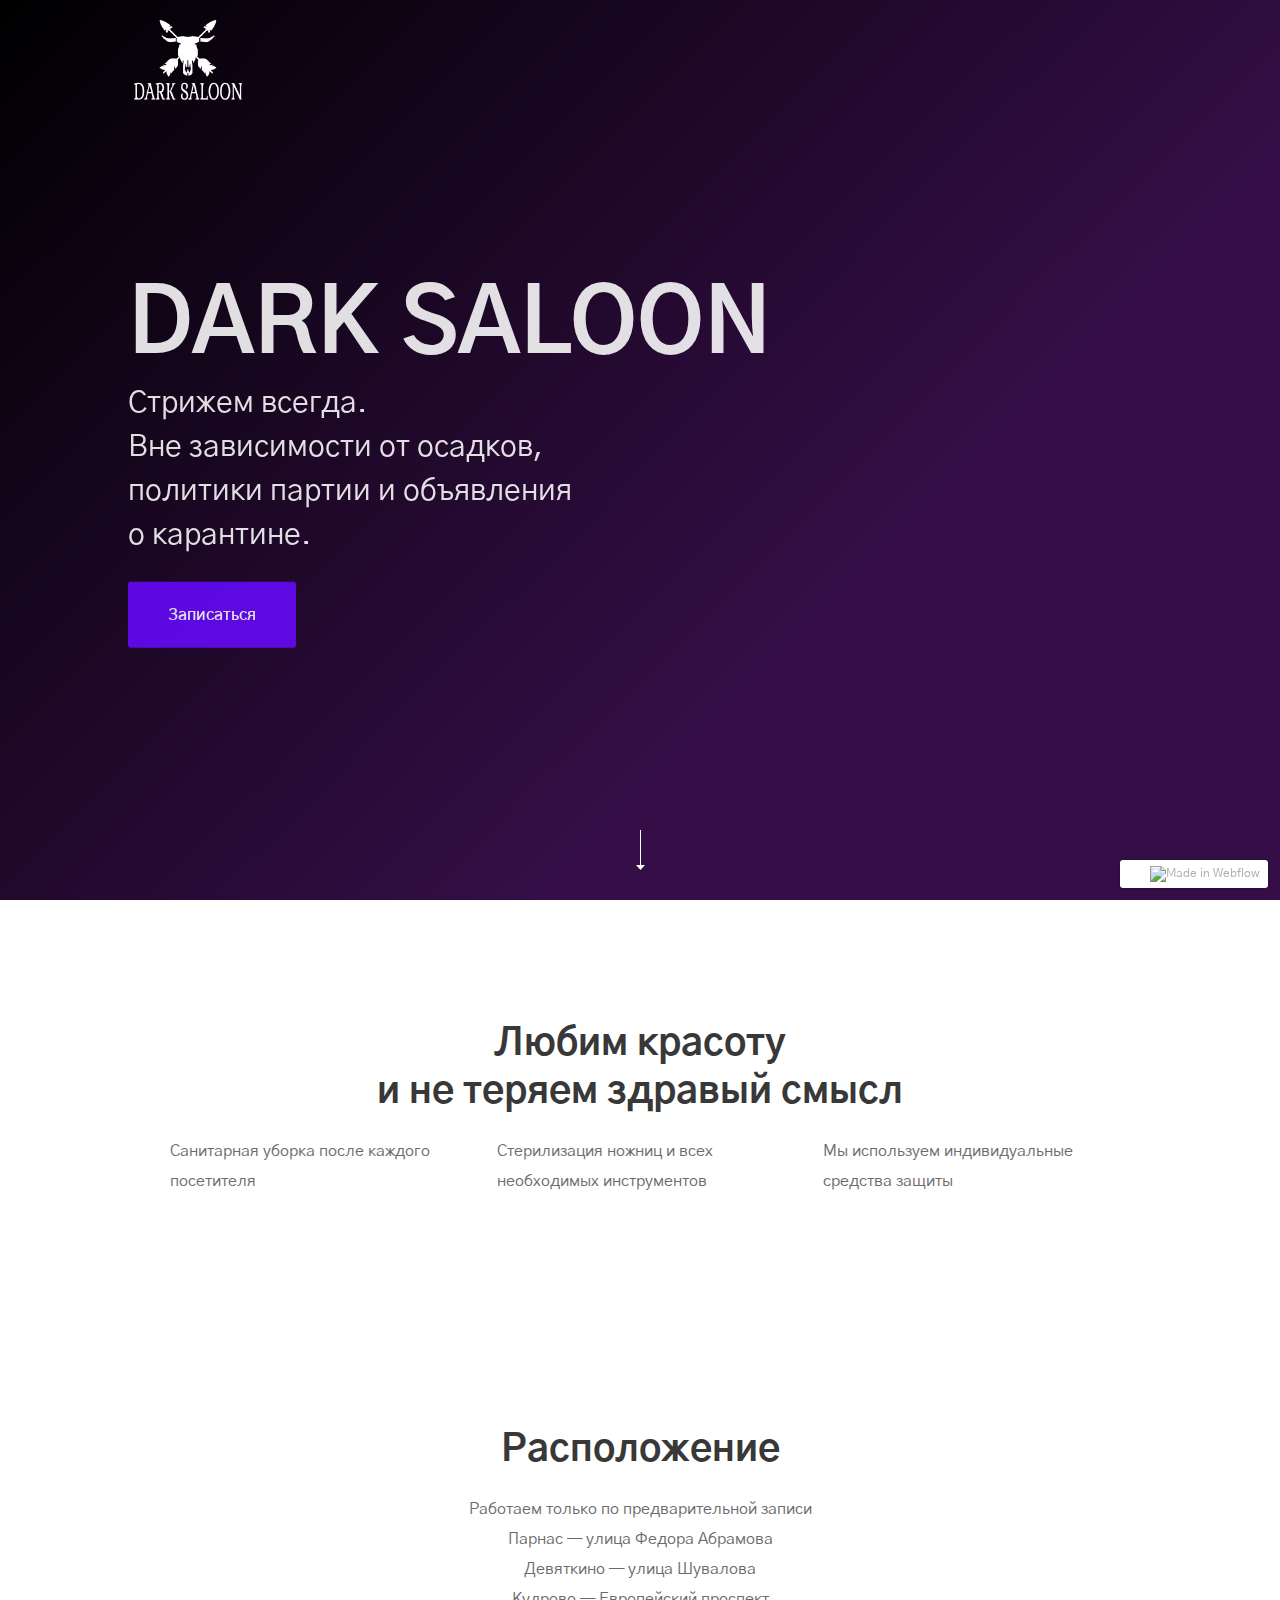
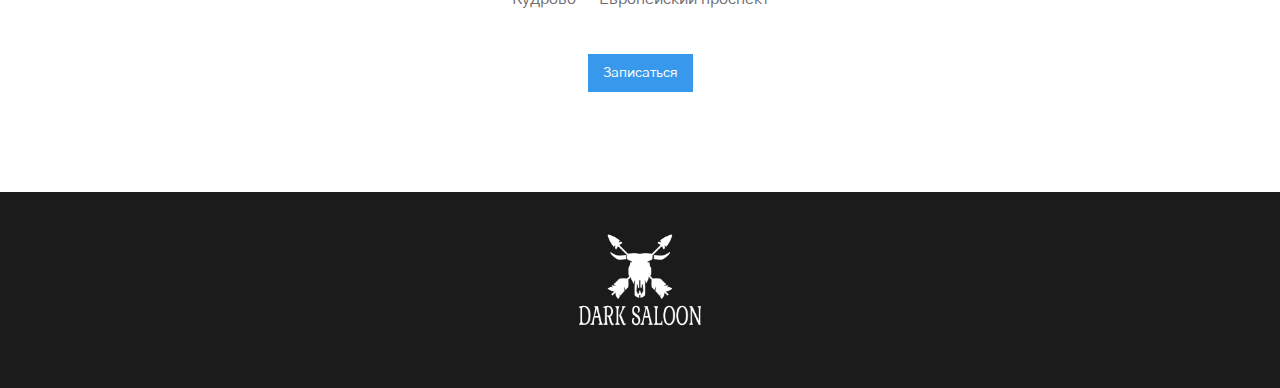
==== commit 9a562b85: "Update index.html" ====
--- a/index.html
+++ b/index.html
@@ -1,6 +1,6 @@
 <!DOCTYPE html>
 <!-- saved from url=(0031)https://dark-saloon.webflow.io/ -->
-<html data-wf-domain="dark-saloon.webflow.io" data-wf-page="5e9b543477337a601974e3e3" data-wf-site="5e9b54341b847f012a4e8ece" data-wf-status="1" class="w-mod-js w-mod-ix wf-gothica1-n7-active wf-droidsans-n4-active wf-gothica1-n4-active wf-gothica1-n6-active wf-gothica1-n8-active wf-droidsans-n7-active wf-exo-n3-active wf-exo-n7-active wf-gothica1-n3-active wf-gothica1-n5-active wf-exo-n1-active wf-exo-i1-active wf-exo-n2-active wf-exo-i2-active wf-exo-i3-active wf-exo-n4-active wf-exo-i4-active wf-exo-n5-active wf-exo-i5-active wf-exo-n6-active wf-exo-i6-active wf-exo-i7-active wf-exo-n8-active wf-exo-i8-active mdl-js wf-exo-n9-active wf-exo-i9-active wf-active"><head><meta http-equiv="Content-Type" content="text/html; charset=UTF-8"><title>Landing page template - Webflow HTML website template</title><meta content="width=device-width, initial-scale=1" name="viewport"><meta content="Webflow" name="generator"><link href="./Landing page template - Webflow HTML website template_files/dark-saloon.webflow.ddd5ab95c.css" rel="stylesheet" type="text/css"><script src="./Landing page template - Webflow HTML website template_files/webfont.js" type="text/javascript"></script><style>@charset "UTF-8";@import url(https://fonts.googleapis.com/css?family=Open+Sans:400,700&display=swap&subset=cyrillic);.ps{overflow:hidden!important;overflow-anchor:none;-ms-overflow-style:none;touch-action:auto;-ms-touch-action:auto}.ps__rail-x{height:15px;bottom:0}.ps__rail-x,.ps__rail-y{display:none;opacity:0;transition:background-color .2s linear,opacity .2s linear;-webkit-transition:background-color .2s linear,opacity .2s linear;position:absolute}.ps__rail-y{width:15px;right:0}.ps--active-x>.ps__rail-x,.ps--active-y>.ps__rail-y{display:block;background-color:transparent}.ps--focus>.ps__rail-x,.ps--focus>.ps__rail-y,.ps--scrolling-x>.ps__rail-x,.ps--scrolling-y>.ps__rail-y,.ps:hover>.ps__rail-x,.ps:hover>.ps__rail-y{opacity:.6}.ps .ps__rail-x.ps--clicking,.ps .ps__rail-x:focus,.ps .ps__rail-x:hover,.ps .ps__rail-y.ps--clicking,.ps .ps__rail-y:focus,.ps .ps__rail-y:hover{background-color:#eee;opacity:.9}.ps__thumb-x{transition:background-color .2s linear,height .2s ease-in-out;-webkit-transition:background-color .2s linear,height .2s ease-in-out;height:6px;bottom:2px}.ps__thumb-x,.ps__thumb-y{background-color:#aaa;border-radius:6px;position:absolute}.ps__thumb-y{transition:background-color .2s linear,width .2s ease-in-out;-webkit-transition:background-color .2s linear,width .2s ease-in-out;width:6px;right:2px}.ps__rail-x.ps--clicking .ps__thumb-x,.ps__rail-x:focus>.ps__thumb-x,.ps__rail-x:hover>.ps__thumb-x{background-color:#999;height:11px}.ps__rail-y.ps--clicking .ps__thumb-y,.ps__rail-y:focus>.ps__thumb-y,.ps__rail-y:hover>.ps__thumb-y{background-color:#999;width:11px}@supports (-ms-overflow-style:none){.ps{overflow:auto!important}}@media (-ms-high-contrast:none),screen and (-ms-high-contrast:active){.ps{overflow:auto!important}}.ps{position:relative}/*!
+<html data-wf-domain="dark-saloon.webflow.io" data-wf-page="5e9b543477337a601974e3e3" data-wf-site="5e9b54341b847f012a4e8ece" data-wf-status="1" class="w-mod-js w-mod-ix wf-gothica1-n7-active wf-droidsans-n4-active wf-gothica1-n4-active wf-gothica1-n6-active wf-gothica1-n8-active wf-droidsans-n7-active wf-exo-n3-active wf-exo-n7-active wf-gothica1-n3-active wf-gothica1-n5-active wf-exo-n1-active wf-exo-i1-active wf-exo-n2-active wf-exo-i2-active wf-exo-i3-active wf-exo-n4-active wf-exo-i4-active wf-exo-n5-active wf-exo-i5-active wf-exo-n6-active wf-exo-i6-active wf-exo-i7-active wf-exo-n8-active wf-exo-i8-active mdl-js wf-exo-n9-active wf-exo-i9-active wf-active"><head><meta http-equiv="Content-Type" content="text/html; charset=UTF-8"><title>Black Saloon - карантинный барбершоп</title><meta content="width=device-width, initial-scale=1" name="viewport"><meta content="Webflow" name="generator"><link href="./Landing page template - Webflow HTML website template_files/dark-saloon.webflow.ddd5ab95c.css" rel="stylesheet" type="text/css"><script src="./Landing page template - Webflow HTML website template_files/webfont.js" type="text/javascript"></script><style>@charset "UTF-8";@import url(https://fonts.googleapis.com/css?family=Open+Sans:400,700&display=swap&subset=cyrillic);.ps{overflow:hidden!important;overflow-anchor:none;-ms-overflow-style:none;touch-action:auto;-ms-touch-action:auto}.ps__rail-x{height:15px;bottom:0}.ps__rail-x,.ps__rail-y{display:none;opacity:0;transition:background-color .2s linear,opacity .2s linear;-webkit-transition:background-color .2s linear,opacity .2s linear;position:absolute}.ps__rail-y{width:15px;right:0}.ps--active-x>.ps__rail-x,.ps--active-y>.ps__rail-y{display:block;background-color:transparent}.ps--focus>.ps__rail-x,.ps--focus>.ps__rail-y,.ps--scrolling-x>.ps__rail-x,.ps--scrolling-y>.ps__rail-y,.ps:hover>.ps__rail-x,.ps:hover>.ps__rail-y{opacity:.6}.ps .ps__rail-x.ps--clicking,.ps .ps__rail-x:focus,.ps .ps__rail-x:hover,.ps .ps__rail-y.ps--clicking,.ps .ps__rail-y:focus,.ps .ps__rail-y:hover{background-color:#eee;opacity:.9}.ps__thumb-x{transition:background-color .2s linear,height .2s ease-in-out;-webkit-transition:background-color .2s linear,height .2s ease-in-out;height:6px;bottom:2px}.ps__thumb-x,.ps__thumb-y{background-color:#aaa;border-radius:6px;position:absolute}.ps__thumb-y{transition:background-color .2s linear,width .2s ease-in-out;-webkit-transition:background-color .2s linear,width .2s ease-in-out;width:6px;right:2px}.ps__rail-x.ps--clicking .ps__thumb-x,.ps__rail-x:focus>.ps__thumb-x,.ps__rail-x:hover>.ps__thumb-x{background-color:#999;height:11px}.ps__rail-y.ps--clicking .ps__thumb-y,.ps__rail-y:focus>.ps__thumb-y,.ps__rail-y:hover>.ps__thumb-y{background-color:#999;width:11px}@supports (-ms-overflow-style:none){.ps{overflow:auto!important}}@media (-ms-high-contrast:none),screen and (-ms-high-contrast:active){.ps{overflow:auto!important}}.ps{position:relative}/*!
  * Cropper.js v1.5.6
  * https://fengyuanchen.github.io/cropperjs
  *
@@ -14,5 +14,19 @@
  * Released under the MIT License.
  * Documentation: https://github.com/asika32764/vue2-animate
  */@-webkit-keyframes bounceIn{0%,20%,40%,60%,80%,to{-webkit-animation-timing-function:cubic-bezier(.215,.61,.355,1);animation-timing-function:cubic-bezier(.215,.61,.355,1)}0%{opacity:0;-webkit-transform:scale3d(.3,.3,.3);transform:scale3d(.3,.3,.3)}20%{-webkit-transform:scale3d(1.1,1.1,1.1);transform:scale3d(1.1,1.1,1.1)}40%{-webkit-transform:scale3d(.9,.9,.9);transform:scale3d(.9,.9,.9)}60%{opacity:1;-webkit-transform:scale3d(1.03,1.03,1.03);transform:scale3d(1.03,1.03,1.03)}80%{-webkit-transform:scale3d(.97,.97,.97);transform:scale3d(.97,.97,.97)}to{opacity:1;-webkit-transform:scaleX(1);transform:scaleX(1)}}@keyframes bounceIn{0%,20%,40%,60%,80%,to{-webkit-animation-timing-function:cubic-bezier(.215,.61,.355,1);animation-timing-function:cubic-bezier(.215,.61,.355,1)}0%{opacity:0;-webkit-transform:scale3d(.3,.3,.3);transform:scale3d(.3,.3,.3)}20%{-webkit-transform:scale3d(1.1,1.1,1.1);transform:scale3d(1.1,1.1,1.1)}40%{-webkit-transform:scale3d(.9,.9,.9);transform:scale3d(.9,.9,.9)}60%{opacity:1;-webkit-transform:scale3d(1.03,1.03,1.03);transform:scale3d(1.03,1.03,1.03)}80%{-webkit-transform:scale3d(.97,.97,.97);transform:scale3d(.97,.97,.97)}to{opacity:1;-webkit-transform:scaleX(1);transform:scaleX(1)}}@-webkit-keyframes bounceOut{20%{-webkit-transform:scale3d(.9,.9,.9);transform:scale3d(.9,.9,.9)}50%,55%{opacity:1;-webkit-transform:scale3d(1.1,1.1,1.1);transform:scale3d(1.1,1.1,1.1)}to{opacity:0;-webkit-transform:scale3d(.3,.3,.3);transform:scale3d(.3,.3,.3)}}@keyframes bounceOut{20%{-webkit-transform:scale3d(.9,.9,.9);transform:scale3d(.9,.9,.9)}50%,55%{opacity:1;-webkit-transform:scale3d(1.1,1.1,1.1);transform:scale3d(1.1,1.1,1.1)}to{opacity:0;-webkit-transform:scale3d(.3,.3,.3);transform:scale3d(.3,.3,.3)}}@-webkit-keyframes bounceInDown{0%,60%,75%,90%,to{-webkit-animation-timing-function:cubic-bezier(.215,.61,.355,1);animation-timing-function:cubic-bezier(.215,.61,.355,1)}0%{opacity:0;-webkit-transform:translate3d(0,-3000px,0);transform:translate3d(0,-3000px,0)}60%{opacity:1;-webkit-transform:translate3d(0,25px,0);transform:translate3d(0,25px,0)}75%{-webkit-transform:translate3d(0,-10px,0);transform:translate3d(0,-10px,0)}90%{-webkit-transform:translate3d(0,5px,0);transform:translate3d(0,5px,0)}to{-webkit-transform:none;transform:none}}@keyframes bounceInDown{0%,60%,75%,90%,to{-webkit-animation-timing-function:cubic-bezier(.215,.61,.355,1);animation-timing-function:cubic-bezier(.215,.61,.355,1)}0%{opacity:0;-webkit-transform:translate3d(0,-3000px,0);transform:translate3d(0,-3000px,0)}60%{opacity:1;-webkit-transform:translate3d(0,25px,0);transform:translate3d(0,25px,0)}75%{-webkit-transform:translate3d(0,-10px,0);transform:translate3d(0,-10px,0)}90%{-webkit-transform:translate3d(0,5px,0);transform:translate3d(0,5px,0)}to{-webkit-transform:none;transform:none}}@-webkit-keyframes bounceOutDown{20%{-webkit-transform:translate3d(0,10px,0);transform:translate3d(0,10px,0)}40%,45%{opacity:1;-webkit-transform:translate3d(0,-20px,0);transform:translate3d(0,-20px,0)}to{opacity:0;-webkit-transform:translate3d(0,2000px,0);transform:translate3d(0,2000px,0)}}@keyframes bounceOutDown{20%{-webkit-transform:translate3d(0,10px,0);transform:translate3d(0,10px,0)}40%,45%{opacity:1;-webkit-transform:translate3d(0,-20px,0);transform:translate3d(0,-20px,0)}to{opacity:0;-webkit-transform:translate3d(0,2000px,0);transform:translate3d(0,2000px,0)}}@-webkit-keyframes bounceInLeft{0%,60%,75%,90%,to{-webkit-animation-timing-function:cubic-bezier(.215,.61,.355,1);animation-timing-function:cubic-bezier(.215,.61,.355,1)}0%{opacity:0;-webkit-transform:translate3d(-3000px,0,0);transform:translate3d(-3000px,0,0)}60%{opacity:1;-webkit-transform:translate3d(25px,0,0);transform:translate3d(25px,0,0)}75%{-webkit-transform:translate3d(-10px,0,0);transform:translate3d(-10px,0,0)}90%{-webkit-transform:translate3d(5px,0,0);transform:translate3d(5px,0,0)}to{-webkit-transform:none;transform:none}}@keyframes bounceInLeft{0%,60%,75%,90%,to{-webkit-animation-timing-function:cubic-bezier(.215,.61,.355,1);animation-timing-function:cubic-bezier(.215,.61,.355,1)}0%{opacity:0;-webkit-transform:translate3d(-3000px,0,0);transform:translate3d(-3000px,0,0)}60%{opacity:1;-webkit-transform:translate3d(25px,0,0);transform:translate3d(25px,0,0)}75%{-webkit-transform:translate3d(-10px,0,0);transform:translate3d(-10px,0,0)}90%{-webkit-transform:translate3d(5px,0,0);transform:translate3d(5px,0,0)}to{-webkit-transform:none;transform:none}}@-webkit-keyframes bounceOutLeft{20%{opacity:1;-webkit-transform:translate3d(20px,0,0);transform:translate3d(20px,0,0)}to{opacity:0;-webkit-transform:translate3d(-2000px,0,0);transform:translate3d(-2000px,0,0)}}@keyframes bounceOutLeft{20%{opacity:1;-webkit-transform:translate3d(20px,0,0);transform:translate3d(20px,0,0)}to{opacity:0;-webkit-transform:translate3d(-2000px,0,0);transform:translate3d(-2000px,0,0)}}@-webkit-keyframes bounceInRight{0%,60%,75%,90%,to{-webkit-animation-timing-function:cubic-bezier(.215,.61,.355,1);animation-timing-function:cubic-bezier(.215,.61,.355,1)}0%{opacity:0;-webkit-transform:translate3d(3000px,0,0);transform:translate3d(3000px,0,0)}60%{opacity:1;-webkit-transform:translate3d(-25px,0,0);transform:translate3d(-25px,0,0)}75%{-webkit-transform:translate3d(10px,0,0);transform:translate3d(10px,0,0)}90%{-webkit-transform:translate3d(-5px,0,0);transform:translate3d(-5px,0,0)}to{-webkit-transform:none;transform:none}}@keyframes bounceInRight{0%,60%,75%,90%,to{-webkit-animation-timing-function:cubic-bezier(.215,.61,.355,1);animation-timing-function:cubic-bezier(.215,.61,.355,1)}0%{opacity:0;-webkit-transform:translate3d(3000px,0,0);transform:translate3d(3000px,0,0)}60%{opacity:1;-webkit-transform:translate3d(-25px,0,0);transform:translate3d(-25px,0,0)}75%{-webkit-transform:translate3d(10px,0,0);transform:translate3d(10px,0,0)}90%{-webkit-transform:translate3d(-5px,0,0);transform:translate3d(-5px,0,0)}to{-webkit-transform:none;transform:none}}@-webkit-keyframes bounceOutRight{20%{opacity:1;-webkit-transform:translate3d(-20px,0,0);transform:translate3d(-20px,0,0)}to{opacity:0;-webkit-transform:translate3d(2000px,0,0);transform:translate3d(2000px,0,0)}}@keyframes bounceOutRight{20%{opacity:1;-webkit-transform:translate3d(-20px,0,0);transform:translate3d(-20px,0,0)}to{opacity:0;-webkit-transform:translate3d(2000px,0,0);transform:translate3d(2000px,0,0)}}@-webkit-keyframes bounceInUp{0%,60%,75%,90%,to{-webkit-animation-timing-function:cubic-bezier(.215,.61,.355,1);animation-timing-function:cubic-bezier(.215,.61,.355,1)}0%{opacity:0;-webkit-transform:translate3d(0,3000px,0);transform:translate3d(0,3000px,0)}60%{opacity:1;-webkit-transform:translate3d(0,-20px,0);transform:translate3d(0,-20px,0)}75%{-webkit-transform:translate3d(0,10px,0);transform:translate3d(0,10px,0)}90%{-webkit-transform:translate3d(0,-5px,0);transform:translate3d(0,-5px,0)}to{-webkit-transform:translateZ(0);transform:translateZ(0)}}@keyframes bounceInUp{0%,60%,75%,90%,to{-webkit-animation-timing-function:cubic-bezier(.215,.61,.355,1);animation-timing-function:cubic-bezier(.215,.61,.355,1)}0%{opacity:0;-webkit-transform:translate3d(0,3000px,0);transform:translate3d(0,3000px,0)}60%{opacity:1;-webkit-transform:translate3d(0,-20px,0);transform:translate3d(0,-20px,0)}75%{-webkit-transform:translate3d(0,10px,0);transform:translate3d(0,10px,0)}90%{-webkit-transform:translate3d(0,-5px,0);transform:translate3d(0,-5px,0)}to{-webkit-transform:translateZ(0);transform:translateZ(0)}}@-webkit-keyframes bounceOutUp{20%{-webkit-transform:translate3d(0,-10px,0);transform:translate3d(0,-10px,0)}40%,45%{opacity:1;-webkit-transform:translate3d(0,20px,0);transform:translate3d(0,20px,0)}to{opacity:0;-webkit-transform:translate3d(0,-2000px,0);transform:translate3d(0,-2000px,0)}}@keyframes bounceOutUp{20%{-webkit-transform:translate3d(0,-10px,0);transform:translate3d(0,-10px,0)}40%,45%{opacity:1;-webkit-transform:translate3d(0,20px,0);transform:translate3d(0,20px,0)}to{opacity:0;-webkit-transform:translate3d(0,-2000px,0);transform:translate3d(0,-2000px,0)}}.bounce-enter-active,.bounce-leave-active,.bounceIn,.bounceOut{-webkit-animation-duration:1s;animation-duration:1s;-webkit-animation-fill-mode:both;animation-fill-mode:both}.bounce-enter-active,.bounceIn{-webkit-animation-name:bounceIn;animation-name:bounceIn}.bounce-leave-active,.bounceOut{-webkit-animation-name:bounceOut;animation-name:bounceOut}.bounceDown-enter-active,.bounceDown-leave-active,.bounceInDown,.bounceOutDown{-webkit-animation-duration:1s;animation-duration:1s;-webkit-animation-fill-mode:both;animation-fill-mode:both}.bounceDown-enter-active,.bounceInDown{-webkit-animation-name:bounceInDown;animation-name:bounceInDown}.bounceDown-leave-active,.bounceOutDown{-webkit-animation-name:bounceOutDown;animation-name:bounceOutDown}.bounceInLeft,.bounceLeft-enter-active,.bounceLeft-leave-active,.bounceOutLeft{-webkit-animation-duration:1s;animation-duration:1s;-webkit-animation-fill-mode:both;animation-fill-mode:both}.bounceInLeft,.bounceLeft-enter-active{-webkit-animation-name:bounceInLeft;animation-name:bounceInLeft}.bounceLeft-leave-active,.bounceOutLeft{-webkit-animation-name:bounceOutLeft;animation-name:bounceOutLeft}.bounceInRight,.bounceOutRight,.bounceRight-enter-active,.bounceRight-leave-active{-webkit-animation-duration:1s;animation-duration:1s;-webkit-animation-fill-mode:both;animation-fill-mode:both}.bounceInRight,.bounceRight-enter-active{-webkit-animation-name:bounceInRight;animation-name:bounceInRight}.bounceOutRight,.bounceRight-leave-active{-webkit-animation-name:bounceOutRight;animation-name:bounceOutRight}.bounceInUp,.bounceOutUp,.bounceUp-enter-active,.bounceUp-leave-active{-webkit-animation-duration:1s;animation-duration:1s;-webkit-animation-fill-mode:both;animation-fill-mode:both}.bounceInUp,.bounceUp-enter-active{-webkit-animation-name:bounceInUp;animation-name:bounceInUp}.bounceOutUp,.bounceUp-leave-active{-webkit-animation-name:bounceOutUp;animation-name:bounceOutUp}@-webkit-keyframes fadeIn{0%{opacity:0}to{opacity:1}}@keyframes fadeIn{0%{opacity:0}to{opacity:1}}@-webkit-keyframes fadeOut{0%{opacity:1}to{opacity:0}}@keyframes fadeOut{0%{opacity:1}to{opacity:0}}@-webkit-keyframes fadeInDown{0%{opacity:0;-webkit-transform:translate3d(0,-100%,0);transform:translate3d(0,-100%,0)}to{opacity:1;-webkit-transform:none;transform:none}}@keyframes fadeInDown{0%{opacity:0;-webkit-transform:translate3d(0,-100%,0);transform:translate3d(0,-100%,0)}to{opacity:1;-webkit-transform:none;transform:none}}@-webkit-keyframes fadeOutDown{0%{opacity:1}to{opacity:0;-webkit-transform:translate3d(0,100%,0);transform:translate3d(0,100%,0)}}@keyframes fadeOutDown{0%{opacity:1}to{opacity:0;-webkit-transform:translate3d(0,100%,0);transform:translate3d(0,100%,0)}}@-webkit-keyframes fadeInDownBig{0%{opacity:0;-webkit-transform:translate3d(0,-2000px,0);transform:translate3d(0,-2000px,0)}to{opacity:1;-webkit-transform:none;transform:none}}@keyframes fadeInDownBig{0%{opacity:0;-webkit-transform:translate3d(0,-2000px,0);transform:translate3d(0,-2000px,0)}to{opacity:1;-webkit-transform:none;transform:none}}@-webkit-keyframes fadeOutDownBig{0%{opacity:1}to{opacity:0;-webkit-transform:translate3d(0,2000px,0);transform:translate3d(0,2000px,0)}}@keyframes fadeOutDownBig{0%{opacity:1}to{opacity:0;-webkit-transform:translate3d(0,2000px,0);transform:translate3d(0,2000px,0)}}@-webkit-keyframes fadeInLeft{0%{opacity:0;-webkit-transform:translate3d(-100%,0,0);transform:translate3d(-100%,0,0)}to{opacity:1;-webkit-transform:none;transform:none}}@keyframes fadeInLeft{0%{opacity:0;-webkit-transform:translate3d(-100%,0,0);transform:translate3d(-100%,0,0)}to{opacity:1;-webkit-transform:none;transform:none}}@-webkit-keyframes fadeOutLeft{0%{opacity:1}to{opacity:0;-webkit-transform:translate3d(-100%,0,0);transform:translate3d(-100%,0,0)}}@keyframes fadeOutLeft{0%{opacity:1}to{opacity:0;-webkit-transform:translate3d(-100%,0,0);transform:translate3d(-100%,0,0)}}@-webkit-keyframes fadeInLeftBig{0%{opacity:0;-webkit-transform:translate3d(-2000px,0,0);transform:translate3d(-2000px,0,0)}to{opacity:1;-webkit-transform:none;transform:none}}@keyframes fadeInLeftBig{0%{opacity:0;-webkit-transform:translate3d(-2000px,0,0);transform:translate3d(-2000px,0,0)}to{opacity:1;-webkit-transform:none;transform:none}}@-webkit-keyframes fadeOutLeftBig{0%{opacity:1}to{opacity:0;-webkit-transform:translate3d(-2000px,0,0);transform:translate3d(-2000px,0,0)}}@keyframes fadeOutLeftBig{0%{opacity:1}to{opacity:0;-webkit-transform:translate3d(-2000px,0,0);transform:translate3d(-2000px,0,0)}}@-webkit-keyframes fadeInRight{0%{opacity:0;-webkit-transform:translate3d(100%,0,0);transform:translate3d(100%,0,0)}to{opacity:1;-webkit-transform:none;transform:none}}@keyframes fadeInRight{0%{opacity:0;-webkit-transform:translate3d(100%,0,0);transform:translate3d(100%,0,0)}to{opacity:1;-webkit-transform:none;transform:none}}@-webkit-keyframes fadeOutRight{0%{opacity:1}to{opacity:0;-webkit-transform:translate3d(100%,0,0);transform:translate3d(100%,0,0)}}@keyframes fadeOutRight{0%{opacity:1}to{opacity:0;-webkit-transform:translate3d(100%,0,0);transform:translate3d(100%,0,0)}}@-webkit-keyframes fadeInRightBig{0%{opacity:0;-webkit-transform:translate3d(2000px,0,0);transform:translate3d(2000px,0,0)}to{opacity:1;-webkit-transform:none;transform:none}}@keyframes fadeInRightBig{0%{opacity:0;-webkit-transform:translate3d(2000px,0,0);transform:translate3d(2000px,0,0)}to{opacity:1;-webkit-transform:none;transform:none}}@-webkit-keyframes fadeOutRightBig{0%{opacity:1}to{opacity:0;-webkit-transform:translate3d(2000px,0,0);transform:translate3d(2000px,0,0)}}@keyframes fadeOutRightBig{0%{opacity:1}to{opacity:0;-webkit-transform:translate3d(2000px,0,0);transform:translate3d(2000px,0,0)}}@-webkit-keyframes fadeInUp{0%{opacity:0;-webkit-transform:translate3d(0,100%,0);transform:translate3d(0,100%,0)}to{opacity:1;-webkit-transform:none;transform:none}}@keyframes fadeInUp{0%{opacity:0;-webkit-transform:translate3d(0,100%,0);transform:translate3d(0,100%,0)}to{opacity:1;-webkit-transform:none;transform:none}}@-webkit-keyframes fadeOutUp{0%{opacity:1}to{opacity:0;-webkit-transform:translate3d(0,-100%,0);transform:translate3d(0,-100%,0)}}@keyframes fadeOutUp{0%{opacity:1}to{opacity:0;-webkit-transform:translate3d(0,-100%,0);transform:translate3d(0,-100%,0)}}@-webkit-keyframes fadeInUpBig{0%{opacity:0;-webkit-transform:translate3d(0,2000px,0);transform:translate3d(0,2000px,0)}to{opacity:1;-webkit-transform:none;transform:none}}@keyframes fadeInUpBig{0%{opacity:0;-webkit-transform:translate3d(0,2000px,0);transform:translate3d(0,2000px,0)}to{opacity:1;-webkit-transform:none;transform:none}}@-webkit-keyframes fadeOutUpBig{0%{opacity:1}to{opacity:0;-webkit-transform:translate3d(0,-2000px,0);transform:translate3d(0,-2000px,0)}}@keyframes fadeOutUpBig{0%{opacity:1}to{opacity:0;-webkit-transform:translate3d(0,-2000px,0);transform:translate3d(0,-2000px,0)}}.fade-enter-active,.fade-leave-active,.fadeIn,.fadeOut{-webkit-animation-duration:1s;animation-duration:1s;-webkit-animation-fill-mode:both;animation-fill-mode:both}.fade-enter-active,.fadeIn{-webkit-animation-name:fadeIn;animation-name:fadeIn}.fade-leave-active,.fadeOut{-webkit-animation-name:fadeOut;animation-name:fadeOut}.fadeDown-enter-active,.fadeDown-leave-active,.fadeInDown,.fadeOutDown{-webkit-animation-duration:1s;animation-duration:1s;-webkit-animation-fill-mode:both;animation-fill-mode:both}.fadeDown-enter-active,.fadeInDown{-webkit-animation-name:fadeInDown;animation-name:fadeInDown}.fadeDown-leave-active,.fadeOutDown{-webkit-animation-name:fadeOutDown;animation-name:fadeOutDown}.fadeDownBig-enter-active,.fadeDownBig-leave-active,.fadeInDownBig,.fadeOutDownBig{-webkit-animation-duration:1s;animation-duration:1s;-webkit-animation-fill-mode:both;animation-fill-mode:both}.fadeDownBig-enter-active,.fadeInDownBig{-webkit-animation-name:fadeInDownBig;animation-name:fadeInDownBig}.fadeDownBig-leave-active,.fadeOutDownBig{-webkit-animation-name:fadeOutDownBig;animation-name:fadeOutDownBig}.fadeInLeft,.fadeLeft-enter-active,.fadeLeft-leave-active,.fadeOutLeft{-webkit-animation-duration:1s;animation-duration:1s;-webkit-animation-fill-mode:both;animation-fill-mode:both}.fadeInLeft,.fadeLeft-enter-active{-webkit-animation-name:fadeInLeft;animation-name:fadeInLeft}.fadeLeft-leave-active,.fadeOutLeft{-webkit-animation-name:fadeOutLeft;animation-name:fadeOutLeft}.fadeInLeftBig,.fadeLeftBig-enter-active,.fadeLeftBig-leave-active,.fadeOutLeftBig{-webkit-animation-duration:1s;animation-duration:1s;-webkit-animation-fill-mode:both;animation-fill-mode:both}.fadeInLeftBig,.fadeLeftBig-enter-active{-webkit-animation-name:fadeInLeftBig;animation-name:fadeInLeftBig}.fadeLeftBig-leave-active,.fadeOutLeftBig{-webkit-animation-name:fadeOutLeftBig;animation-name:fadeOutLeftBig}.fadeInRight,.fadeOutRight,.fadeRight-enter-active,.fadeRight-leave-active{-webkit-animation-duration:1s;animation-duration:1s;-webkit-animation-fill-mode:both;animation-fill-mode:both}.fadeInRight,.fadeRight-enter-active{-webkit-animation-name:fadeInRight;animation-name:fadeInRight}.fadeOutRight,.fadeRight-leave-active{-webkit-animation-name:fadeOutRight;animation-name:fadeOutRight}.fadeInRightBig,.fadeOutRightBig,.fadeRightBig-enter-active,.fadeRightBig-leave-active{-webkit-animation-duration:1s;animation-duration:1s;-webkit-animation-fill-mode:both;animation-fill-mode:both}.fadeInRightBig,.fadeRightBig-enter-active{-webkit-animation-name:fadeInRightBig;animation-name:fadeInRightBig}.fadeOutRightBig,.fadeRightBig-leave-active{-webkit-animation-name:fadeOutRightBig;animation-name:fadeOutRightBig}.fadeInUp,.fadeOutUp,.fadeUp-enter-active,.fadeUp-leave-active{-webkit-animation-duration:1s;animation-duration:1s;-webkit-animation-fill-mode:both;animation-fill-mode:both}.fadeInUp,.fadeUp-enter-active{-webkit-animation-name:fadeInUp;animation-name:fadeInUp}.fadeOutUp,.fadeUp-leave-active{-webkit-animation-name:fadeOutUp;animation-name:fadeOutUp}.fadeInUpBig,.fadeOutUpBig,.fadeUpBig-enter-active,.fadeUpBig-leave-active{-webkit-animation-duration:1s;animation-duration:1s;-webkit-animation-fill-mode:both;animation-fill-mode:both}.fadeInUpBig,.fadeUpBig-enter-active{-webkit-animation-name:fadeInUpBig;animation-name:fadeInUpBig}.fadeOutUpBig,.fadeUpBig-leave-active{-webkit-animation-name:fadeOutUpBig;animation-name:fadeOutUpBig}@-webkit-keyframes rotateIn{0%{-webkit-transform-origin:center;transform-origin:center;-webkit-transform:rotate(-200deg);transform:rotate(-200deg);opacity:0}to{-webkit-transform-origin:center;transform-origin:center;-webkit-transform:none;transform:none;opacity:1}}@keyframes rotateIn{0%{-webkit-transform-origin:center;transform-origin:center;-webkit-transform:rotate(-200deg);transform:rotate(-200deg);opacity:0}to{-webkit-transform-origin:center;transform-origin:center;-webkit-transform:none;transform:none;opacity:1}}@-webkit-keyframes rotateOut{0%{-webkit-transform-origin:center;transform-origin:center;opacity:1}to{-webkit-transform-origin:center;transform-origin:center;-webkit-transform:rotate(200deg);transform:rotate(200deg);opacity:0}}@keyframes rotateOut{0%{-webkit-transform-origin:center;transform-origin:center;opacity:1}to{-webkit-transform-origin:center;transform-origin:center;-webkit-transform:rotate(200deg);transform:rotate(200deg);opacity:0}}@-webkit-keyframes rotateInDownLeft{0%{-webkit-transform-origin:left bottom;transform-origin:left bottom;-webkit-transform:rotate(-45deg);transform:rotate(-45deg);opacity:0}to{-webkit-transform-origin:left bottom;transform-origin:left bottom;-webkit-transform:none;transform:none;opacity:1}}@keyframes rotateInDownLeft{0%{-webkit-transform-origin:left bottom;transform-origin:left bottom;-webkit-transform:rotate(-45deg);transform:rotate(-45deg);opacity:0}to{-webkit-transform-origin:left bottom;transform-origin:left bottom;-webkit-transform:none;transform:none;opacity:1}}@-webkit-keyframes rotateOutDownLeft{0%{-webkit-transform-origin:left bottom;transform-origin:left bottom;opacity:1}to{-webkit-transform-origin:left bottom;transform-origin:left bottom;-webkit-transform:rotate(45deg);transform:rotate(45deg);opacity:0}}@keyframes rotateOutDownLeft{0%{-webkit-transform-origin:left bottom;transform-origin:left bottom;opacity:1}to{-webkit-transform-origin:left bottom;transform-origin:left bottom;-webkit-transform:rotate(45deg);transform:rotate(45deg);opacity:0}}@-webkit-keyframes rotateInDownRight{0%{-webkit-transform-origin:right bottom;transform-origin:right bottom;-webkit-transform:rotate(45deg);transform:rotate(45deg);opacity:0}to{-webkit-transform-origin:right bottom;transform-origin:right bottom;-webkit-transform:none;transform:none;opacity:1}}@keyframes rotateInDownRight{0%{-webkit-transform-origin:right bottom;transform-origin:right bottom;-webkit-transform:rotate(45deg);transform:rotate(45deg);opacity:0}to{-webkit-transform-origin:right bottom;transform-origin:right bottom;-webkit-transform:none;transform:none;opacity:1}}@-webkit-keyframes rotateOutDownRight{0%{-webkit-transform-origin:right bottom;transform-origin:right bottom;opacity:1}to{-webkit-transform-origin:right bottom;transform-origin:right bottom;-webkit-transform:rotate(-45deg);transform:rotate(-45deg);opacity:0}}@keyframes rotateOutDownRight{0%{-webkit-transform-origin:right bottom;transform-origin:right bottom;opacity:1}to{-webkit-transform-origin:right bottom;transform-origin:right bottom;-webkit-transform:rotate(-45deg);transform:rotate(-45deg);opacity:0}}@-webkit-keyframes rotateInUpLeft{0%{-webkit-transform-origin:left bottom;transform-origin:left bottom;-webkit-transform:rotate(45deg);transform:rotate(45deg);opacity:0}to{-webkit-transform-origin:left bottom;transform-origin:left bottom;-webkit-transform:none;transform:none;opacity:1}}@keyframes rotateInUpLeft{0%{-webkit-transform-origin:left bottom;transform-origin:left bottom;-webkit-transform:rotate(45deg);transform:rotate(45deg);opacity:0}to{-webkit-transform-origin:left bottom;transform-origin:left bottom;-webkit-transform:none;transform:none;opacity:1}}@-webkit-keyframes rotateOutUpLeft{0%{-webkit-transform-origin:left bottom;transform-origin:left bottom;opacity:1}to{-webkit-transform-origin:left bottom;transform-origin:left bottom;-webkit-transform:rotate(-45deg);transform:rotate(-45deg);opacity:0}}@keyframes rotateOutUpLeft{0%{-webkit-transform-origin:left bottom;transform-origin:left bottom;opacity:1}to{-webkit-transform-origin:left bottom;transform-origin:left bottom;-webkit-transform:rotate(-45deg);transform:rotate(-45deg);opacity:0}}@-webkit-keyframes rotateInUpRight{0%{-webkit-transform-origin:right bottom;transform-origin:right bottom;-webkit-transform:rotate(-90deg);transform:rotate(-90deg);opacity:0}to{-webkit-transform-origin:right bottom;transform-origin:right bottom;-webkit-transform:none;transform:none;opacity:1}}@keyframes rotateInUpRight{0%{-webkit-transform-origin:right bottom;transform-origin:right bottom;-webkit-transform:rotate(-90deg);transform:rotate(-90deg);opacity:0}to{-webkit-transform-origin:right bottom;transform-origin:right bottom;-webkit-transform:none;transform:none;opacity:1}}@-webkit-keyframes rotateOutUpRight{0%{-webkit-transform-origin:right bottom;transform-origin:right bottom;opacity:1}to{-webkit-transform-origin:right bottom;transform-origin:right bottom;-webkit-transform:rotate(90deg);transform:rotate(90deg);opacity:0}}@keyframes rotateOutUpRight{0%{-webkit-transform-origin:right bottom;transform-origin:right bottom;opacity:1}to{-webkit-transform-origin:right bottom;transform-origin:right bottom;-webkit-transform:rotate(90deg);transform:rotate(90deg);opacity:0}}.rotate-enter-active,.rotate-leave-active,.rotateIn,.rotateOut{-webkit-animation-duration:1s;animation-duration:1s;-webkit-animation-fill-mode:both;animation-fill-mode:both}.rotate-enter-active,.rotateIn{-webkit-animation-name:rotateIn;animation-name:rotateIn}.rotate-leave-active,.rotateOut{-webkit-animation-name:rotateOut;animation-name:rotateOut}.rotateDownLeft-enter-active,.rotateDownLeft-leave-active,.rotateInDownLeft,.rotateOutDownLeft{-webkit-animation-duration:1s;animation-duration:1s;-webkit-animation-fill-mode:both;animation-fill-mode:both}.rotateDownLeft-enter-active,.rotateInDownLeft{-webkit-animation-name:rotateInDownLeft;animation-name:rotateInDownLeft}.rotateDownLeft-leave-active,.rotateOutDownLeft{-webkit-animation-name:rotateOutDownLeft;animation-name:rotateOutDownLeft}.rotateDownRight-enter-active,.rotateDownRight-leave-active,.rotateInDownRight,.rotateOutDownRight{-webkit-animation-duration:1s;animation-duration:1s;-webkit-animation-fill-mode:both;animation-fill-mode:both}.rotateDownRight-enter-active,.rotateInDownRight{-webkit-animation-name:rotateInDownRight;animation-name:rotateInDownRight}.rotateDownRight-leave-active,.rotateOutDownRight{-webkit-animation-name:rotateOutDownRight;animation-name:rotateOutDownRight}.rotateInUpLeft,.rotateOutUpLeft,.rotateUpLeft-enter-active,.rotateUpLeft-leave-active{-webkit-animation-duration:1s;animation-duration:1s;-webkit-animation-fill-mode:both;animation-fill-mode:both}.rotateInUpLeft,.rotateUpLeft-enter-active{-webkit-animation-name:rotateInUpLeft;animation-name:rotateInUpLeft}.rotateOutUpLeft,.rotateUpLeft-leave-active{-webkit-animation-name:rotateOutUpLeft;animation-name:rotateOutUpLeft}.rotateInUpRight,.rotateOutUpRight,.rotateUpRight-enter-active,.rotateUpRight-leave-active{-webkit-animation-duration:1s;animation-duration:1s;-webkit-animation-fill-mode:both;animation-fill-mode:both}.rotateInUpRight,.rotateUpRight-enter-active{-webkit-animation-name:rotateInUpRight;animation-name:rotateInUpRight}.rotateOutUpRight,.rotateUpRight-leave-active{-webkit-animation-name:rotateOutUpRight;animation-name:rotateOutUpRight}@-webkit-keyframes slideInDown{0%{-webkit-transform:translate3d(0,-100%,0);transform:translate3d(0,-100%,0);visibility:visible}to{-webkit-transform:translateZ(0);transform:translateZ(0)}}@keyframes slideInDown{0%{-webkit-transform:translate3d(0,-100%,0);transform:translate3d(0,-100%,0);visibility:visible}to{-webkit-transform:translateZ(0);transform:translateZ(0)}}@-webkit-keyframes slideOutDown{0%{-webkit-transform:translateZ(0);transform:translateZ(0)}to{visibility:hidden;-webkit-transform:translate3d(0,100%,0);transform:translate3d(0,100%,0)}}@keyframes slideOutDown{0%{-webkit-transform:translateZ(0);transform:translateZ(0)}to{visibility:hidden;-webkit-transform:translate3d(0,100%,0);transform:translate3d(0,100%,0)}}@-webkit-keyframes slideInLeft{0%{-webkit-transform:translate3d(-100%,0,0);transform:translate3d(-100%,0,0);visibility:visible}to{-webkit-transform:translateZ(0);transform:translateZ(0)}}@keyframes slideInLeft{0%{-webkit-transform:translate3d(-100%,0,0);transform:translate3d(-100%,0,0);visibility:visible}to{-webkit-transform:translateZ(0);transform:translateZ(0)}}@-webkit-keyframes slideOutLeft{0%{-webkit-transform:translateZ(0);transform:translateZ(0)}to{visibility:hidden;-webkit-transform:translate3d(-100%,0,0);transform:translate3d(-100%,0,0)}}@keyframes slideOutLeft{0%{-webkit-transform:translateZ(0);transform:translateZ(0)}to{visibility:hidden;-webkit-transform:translate3d(-100%,0,0);transform:translate3d(-100%,0,0)}}@-webkit-keyframes slideInRight{0%{-webkit-transform:translate3d(100%,0,0);transform:translate3d(100%,0,0);visibility:visible}to{-webkit-transform:translateZ(0);transform:translateZ(0)}}@keyframes slideInRight{0%{-webkit-transform:translate3d(100%,0,0);transform:translate3d(100%,0,0);visibility:visible}to{-webkit-transform:translateZ(0);transform:translateZ(0)}}@-webkit-keyframes slideOutRight{0%{-webkit-transform:translateZ(0);transform:translateZ(0)}to{visibility:hidden;-webkit-transform:translate3d(100%,0,0);transform:translate3d(100%,0,0)}}@keyframes slideOutRight{0%{-webkit-transform:translateZ(0);transform:translateZ(0)}to{visibility:hidden;-webkit-transform:translate3d(100%,0,0);transform:translate3d(100%,0,0)}}@-webkit-keyframes slideInUp{0%{-webkit-transform:translate3d(0,100%,0);transform:translate3d(0,100%,0);visibility:visible}to{-webkit-transform:translateZ(0);transform:translateZ(0)}}@keyframes slideInUp{0%{-webkit-transform:translate3d(0,100%,0);transform:translate3d(0,100%,0);visibility:visible}to{-webkit-transform:translateZ(0);transform:translateZ(0)}}@-webkit-keyframes slideOutUp{0%{-webkit-transform:translateZ(0);transform:translateZ(0)}to{visibility:hidden;-webkit-transform:translate3d(0,-100%,0);transform:translate3d(0,-100%,0)}}@keyframes slideOutUp{0%{-webkit-transform:translateZ(0);transform:translateZ(0)}to{visibility:hidden;-webkit-transform:translate3d(0,-100%,0);transform:translate3d(0,-100%,0)}}.slide-enter-active,.slide-leave-active,.slideIn,.slideOut{-webkit-animation-duration:1s;animation-duration:1s;-webkit-animation-fill-mode:both;animation-fill-mode:both}.slide-enter-active,.slideIn{-webkit-animation-name:slideIn;animation-name:slideIn}.slide-leave-active,.slideOut{-webkit-animation-name:slideOut;animation-name:slideOut}.slideDown-enter-active,.slideDown-leave-active,.slideInDown,.slideOutDown{-webkit-animation-duration:1s;animation-duration:1s;-webkit-animation-fill-mode:both;animation-fill-mode:both}.slideDown-enter-active,.slideInDown{-webkit-animation-name:slideInDown;animation-name:slideInDown}.slideDown-leave-active,.slideOutDown{-webkit-animation-name:slideOutDown;animation-name:slideOutDown}.slideInLeft,.slideLeft-enter-active,.slideLeft-leave-active,.slideOutLeft{-webkit-animation-duration:1s;animation-duration:1s;-webkit-animation-fill-mode:both;animation-fill-mode:both}.slideInLeft,.slideLeft-enter-active{-webkit-animation-name:slideInLeft;animation-name:slideInLeft}.slideLeft-leave-active,.slideOutLeft{-webkit-animation-name:slideOutLeft;animation-name:slideOutLeft}.slideInRight,.slideOutRight,.slideRight-enter-active,.slideRight-leave-active{-webkit-animation-duration:1s;animation-duration:1s;-webkit-animation-fill-mode:both;animation-fill-mode:both}.slideInRight,.slideRight-enter-active{-webkit-animation-name:slideInRight;animation-name:slideInRight}.slideOutRight,.slideRight-leave-active{-webkit-animation-name:slideOutRight;animation-name:slideOutRight}.slideInUp,.slideOutUp,.slideUp-enter-active,.slideUp-leave-active{-webkit-animation-duration:1s;animation-duration:1s;-webkit-animation-fill-mode:both;animation-fill-mode:both}.slideInUp,.slideUp-enter-active{-webkit-animation-name:slideInUp;animation-name:slideInUp}.slideOutUp,.slideUp-leave-active{-webkit-animation-name:slideOutUp;animation-name:slideOutUp}@-webkit-keyframes zoomIn{0%{opacity:0;-webkit-transform:scale3d(.3,.3,.3);transform:scale3d(.3,.3,.3)}50%{opacity:1}}@keyframes zoomIn{0%{opacity:0;-webkit-transform:scale3d(.3,.3,.3);transform:scale3d(.3,.3,.3)}50%{opacity:1}}@-webkit-keyframes zoomOut{0%{opacity:1}50%{opacity:0;-webkit-transform:scale3d(.3,.3,.3);transform:scale3d(.3,.3,.3)}to{opacity:0}}@keyframes zoomOut{0%{opacity:1}50%{opacity:0;-webkit-transform:scale3d(.3,.3,.3);transform:scale3d(.3,.3,.3)}to{opacity:0}}@-webkit-keyframes zoomInDown{0%{opacity:0;-webkit-transform:scale3d(.1,.1,.1) translate3d(0,-1000px,0);transform:scale3d(.1,.1,.1) translate3d(0,-1000px,0);-webkit-animation-timing-function:cubic-bezier(.55,.055,.675,.19);animation-timing-function:cubic-bezier(.55,.055,.675,.19)}60%{opacity:1;-webkit-transform:scale3d(.475,.475,.475) translate3d(0,60px,0);transform:scale3d(.475,.475,.475) translate3d(0,60px,0);-webkit-animation-timing-function:cubic-bezier(.175,.885,.32,1);animation-timing-function:cubic-bezier(.175,.885,.32,1)}}@keyframes zoomInDown{0%{opacity:0;-webkit-transform:scale3d(.1,.1,.1) translate3d(0,-1000px,0);transform:scale3d(.1,.1,.1) translate3d(0,-1000px,0);-webkit-animation-timing-function:cubic-bezier(.55,.055,.675,.19);animation-timing-function:cubic-bezier(.55,.055,.675,.19)}60%{opacity:1;-webkit-transform:scale3d(.475,.475,.475) translate3d(0,60px,0);transform:scale3d(.475,.475,.475) translate3d(0,60px,0);-webkit-animation-timing-function:cubic-bezier(.175,.885,.32,1);animation-timing-function:cubic-bezier(.175,.885,.32,1)}}@-webkit-keyframes zoomOutDown{40%{opacity:1;-webkit-transform:scale3d(.475,.475,.475) translate3d(0,-60px,0);transform:scale3d(.475,.475,.475) translate3d(0,-60px,0);-webkit-animation-timing-function:cubic-bezier(.55,.055,.675,.19);animation-timing-function:cubic-bezier(.55,.055,.675,.19)}to{opacity:0;-webkit-transform:scale3d(.1,.1,.1) translate3d(0,2000px,0);transform:scale3d(.1,.1,.1) translate3d(0,2000px,0);-webkit-transform-origin:center bottom;transform-origin:center bottom;-webkit-animation-timing-function:cubic-bezier(.175,.885,.32,1);animation-timing-function:cubic-bezier(.175,.885,.32,1)}}@keyframes zoomOutDown{40%{opacity:1;-webkit-transform:scale3d(.475,.475,.475) translate3d(0,-60px,0);transform:scale3d(.475,.475,.475) translate3d(0,-60px,0);-webkit-animation-timing-function:cubic-bezier(.55,.055,.675,.19);animation-timing-function:cubic-bezier(.55,.055,.675,.19)}to{opacity:0;-webkit-transform:scale3d(.1,.1,.1) translate3d(0,2000px,0);transform:scale3d(.1,.1,.1) translate3d(0,2000px,0);-webkit-transform-origin:center bottom;transform-origin:center bottom;-webkit-animation-timing-function:cubic-bezier(.175,.885,.32,1);animation-timing-function:cubic-bezier(.175,.885,.32,1)}}@-webkit-keyframes zoomInLeft{0%{opacity:0;-webkit-transform:scale3d(.1,.1,.1) translate3d(-1000px,0,0);transform:scale3d(.1,.1,.1) translate3d(-1000px,0,0);-webkit-animation-timing-function:cubic-bezier(.55,.055,.675,.19);animation-timing-function:cubic-bezier(.55,.055,.675,.19)}60%{opacity:1;-webkit-transform:scale3d(.475,.475,.475) translate3d(10px,0,0);transform:scale3d(.475,.475,.475) translate3d(10px,0,0);-webkit-animation-timing-function:cubic-bezier(.175,.885,.32,1);animation-timing-function:cubic-bezier(.175,.885,.32,1)}}@keyframes zoomInLeft{0%{opacity:0;-webkit-transform:scale3d(.1,.1,.1) translate3d(-1000px,0,0);transform:scale3d(.1,.1,.1) translate3d(-1000px,0,0);-webkit-animation-timing-function:cubic-bezier(.55,.055,.675,.19);animation-timing-function:cubic-bezier(.55,.055,.675,.19)}60%{opacity:1;-webkit-transform:scale3d(.475,.475,.475) translate3d(10px,0,0);transform:scale3d(.475,.475,.475) translate3d(10px,0,0);-webkit-animation-timing-function:cubic-bezier(.175,.885,.32,1);animation-timing-function:cubic-bezier(.175,.885,.32,1)}}@-webkit-keyframes zoomOutLeft{40%{opacity:1;-webkit-transform:scale3d(.475,.475,.475) translate3d(42px,0,0);transform:scale3d(.475,.475,.475) translate3d(42px,0,0)}to{opacity:0;-webkit-transform:scale(.1) translate3d(-2000px,0,0);transform:scale(.1) translate3d(-2000px,0,0);-webkit-transform-origin:left center;transform-origin:left center}}@keyframes zoomOutLeft{40%{opacity:1;-webkit-transform:scale3d(.475,.475,.475) translate3d(42px,0,0);transform:scale3d(.475,.475,.475) translate3d(42px,0,0)}to{opacity:0;-webkit-transform:scale(.1) translate3d(-2000px,0,0);transform:scale(.1) translate3d(-2000px,0,0);-webkit-transform-origin:left center;transform-origin:left center}}@-webkit-keyframes zoomInRight{0%{opacity:0;-webkit-transform:scale3d(.1,.1,.1) translate3d(1000px,0,0);transform:scale3d(.1,.1,.1) translate3d(1000px,0,0);-webkit-animation-timing-function:cubic-bezier(.55,.055,.675,.19);animation-timing-function:cubic-bezier(.55,.055,.675,.19)}60%{opacity:1;-webkit-transform:scale3d(.475,.475,.475) translate3d(-10px,0,0);transform:scale3d(.475,.475,.475) translate3d(-10px,0,0);-webkit-animation-timing-function:cubic-bezier(.175,.885,.32,1);animation-timing-function:cubic-bezier(.175,.885,.32,1)}}@keyframes zoomInRight{0%{opacity:0;-webkit-transform:scale3d(.1,.1,.1) translate3d(1000px,0,0);transform:scale3d(.1,.1,.1) translate3d(1000px,0,0);-webkit-animation-timing-function:cubic-bezier(.55,.055,.675,.19);animation-timing-function:cubic-bezier(.55,.055,.675,.19)}60%{opacity:1;-webkit-transform:scale3d(.475,.475,.475) translate3d(-10px,0,0);transform:scale3d(.475,.475,.475) translate3d(-10px,0,0);-webkit-animation-timing-function:cubic-bezier(.175,.885,.32,1);animation-timing-function:cubic-bezier(.175,.885,.32,1)}}@-webkit-keyframes zoomOutRight{40%{opacity:1;-webkit-transform:scale3d(.475,.475,.475) translate3d(-42px,0,0);transform:scale3d(.475,.475,.475) translate3d(-42px,0,0)}to{opacity:0;-webkit-transform:scale(.1) translate3d(2000px,0,0);transform:scale(.1) translate3d(2000px,0,0);-webkit-transform-origin:right center;transform-origin:right center}}@keyframes zoomOutRight{40%{opacity:1;-webkit-transform:scale3d(.475,.475,.475) translate3d(-42px,0,0);transform:scale3d(.475,.475,.475) translate3d(-42px,0,0)}to{opacity:0;-webkit-transform:scale(.1) translate3d(2000px,0,0);transform:scale(.1) translate3d(2000px,0,0);-webkit-transform-origin:right center;transform-origin:right center}}@-webkit-keyframes zoomInUp{0%{opacity:0;-webkit-transform:scale3d(.1,.1,.1) translate3d(0,1000px,0);transform:scale3d(.1,.1,.1) translate3d(0,1000px,0);-webkit-animation-timing-function:cubic-bezier(.55,.055,.675,.19);animation-timing-function:cubic-bezier(.55,.055,.675,.19)}60%{opacity:1;-webkit-transform:scale3d(.475,.475,.475) translate3d(0,-60px,0);transform:scale3d(.475,.475,.475) translate3d(0,-60px,0);-webkit-animation-timing-function:cubic-bezier(.175,.885,.32,1);animation-timing-function:cubic-bezier(.175,.885,.32,1)}}@keyframes zoomInUp{0%{opacity:0;-webkit-transform:scale3d(.1,.1,.1) translate3d(0,1000px,0);transform:scale3d(.1,.1,.1) translate3d(0,1000px,0);-webkit-animation-timing-function:cubic-bezier(.55,.055,.675,.19);animation-timing-function:cubic-bezier(.55,.055,.675,.19)}60%{opacity:1;-webkit-transform:scale3d(.475,.475,.475) translate3d(0,-60px,0);transform:scale3d(.475,.475,.475) translate3d(0,-60px,0);-webkit-animation-timing-function:cubic-bezier(.175,.885,.32,1);animation-timing-function:cubic-bezier(.175,.885,.32,1)}}@-webkit-keyframes zoomOutUp{40%{opacity:1;-webkit-transform:scale3d(.475,.475,.475) translate3d(0,60px,0);transform:scale3d(.475,.475,.475) translate3d(0,60px,0);-webkit-animation-timing-function:cubic-bezier(.55,.055,.675,.19);animation-timing-function:cubic-bezier(.55,.055,.675,.19)}to{opacity:0;-webkit-transform:scale3d(.1,.1,.1) translate3d(0,-2000px,0);transform:scale3d(.1,.1,.1) translate3d(0,-2000px,0);-webkit-transform-origin:center bottom;transform-origin:center bottom;-webkit-animation-timing-function:cubic-bezier(.175,.885,.32,1);animation-timing-function:cubic-bezier(.175,.885,.32,1)}}@keyframes zoomOutUp{40%{opacity:1;-webkit-transform:scale3d(.475,.475,.475) translate3d(0,60px,0);transform:scale3d(.475,.475,.475) translate3d(0,60px,0);-webkit-animation-timing-function:cubic-bezier(.55,.055,.675,.19);animation-timing-function:cubic-bezier(.55,.055,.675,.19)}to{opacity:0;-webkit-transform:scale3d(.1,.1,.1) translate3d(0,-2000px,0);transform:scale3d(.1,.1,.1) translate3d(0,-2000px,0);-webkit-transform-origin:center bottom;transform-origin:center bottom;-webkit-animation-timing-function:cubic-bezier(.175,.885,.32,1);animation-timing-function:cubic-bezier(.175,.885,.32,1)}}.zoom-enter-active,.zoom-leave-active,.zoomIn,.zoomOut{-webkit-animation-duration:1s;animation-duration:1s;-webkit-animation-fill-mode:both;animation-fill-mode:both}.zoom-enter-active,.zoomIn{-webkit-animation-name:zoomIn;animation-name:zoomIn}.zoom-leave-active,.zoomOut{-webkit-animation-name:zoomOut;animation-name:zoomOut}.zoomDown-enter-active,.zoomDown-leave-active,.zoomInDown,.zoomOutDown{-webkit-animation-duration:1s;animation-duration:1s;-webkit-animation-fill-mode:both;animation-fill-mode:both}.zoomDown-enter-active,.zoomInDown{-webkit-animation-name:zoomInDown;animation-name:zoomInDown}.zoomDown-leave-active,.zoomOutDown{-webkit-animation-name:zoomOutDown;animation-name:zoomOutDown}.zoomInLeft,.zoomLeft-enter-active,.zoomLeft-leave-active,.zoomOutLeft{-webkit-animation-duration:1s;animation-duration:1s;-webkit-animation-fill-mode:both;animation-fill-mode:both}.zoomInLeft,.zoomLeft-enter-active{-webkit-animation-name:zoomInLeft;animation-name:zoomInLeft}.zoomLeft-leave-active,.zoomOutLeft{-webkit-animation-name:zoomOutLeft;animation-name:zoomOutLeft}.zoomInRight,.zoomOutRight,.zoomRight-enter-active,.zoomRight-leave-active{-webkit-animation-duration:1s;animation-duration:1s;-webkit-animation-fill-mode:both;animation-fill-mode:both}.zoomInRight,.zoomRight-enter-active{-webkit-animation-name:zoomInRight;animation-name:zoomInRight}.zoomOutRight,.zoomRight-leave-active{-webkit-animation-name:zoomOutRight;animation-name:zoomOutRight}.zoomInUp,.zoomOutUp,.zoomUp-enter-active,.zoomUp-leave-active{-webkit-animation-duration:1s;animation-duration:1s;-webkit-animation-fill-mode:both;animation-fill-mode:both}.zoomInUp,.zoomUp-enter-active{-webkit-animation-name:zoomInUp;animation-name:zoomInUp}.zoomOutUp,.zoomUp-leave-active{-webkit-animation-name:zoomOutUp;animation-name:zoomOutUp}@-webkit-keyframes flipIn{0%{-webkit-transform:perspective(400px) scaleX(1) translateZ(0) rotateY(-1turn);transform:perspective(400px) scaleX(1) translateZ(0) rotateY(-1turn);-webkit-animation-timing-function:ease-out;animation-timing-function:ease-out;opacity:0}40%{-webkit-transform:perspective(400px) scaleX(1) translateZ(150px) rotateY(-190deg);transform:perspective(400px) scaleX(1) translateZ(150px) rotateY(-190deg);-webkit-animation-timing-function:ease-out;animation-timing-function:ease-out;opacity:.4}50%{-webkit-transform:perspective(400px) scaleX(1) translateZ(150px) rotateY(-170deg);transform:perspective(400px) scaleX(1) translateZ(150px) rotateY(-170deg);-webkit-animation-timing-function:ease-in;animation-timing-function:ease-in;opacity:.5}80%{-webkit-transform:perspective(400px) scale3d(.95,.95,.95) translateZ(0) rotateY(0);transform:perspective(400px) scale3d(.95,.95,.95) translateZ(0) rotateY(0);-webkit-animation-timing-function:ease-in;animation-timing-function:ease-in;opacity:.8}to{-webkit-transform:perspective(400px) scaleX(1) translateZ(0) rotateY(0);transform:perspective(400px) scaleX(1) translateZ(0) rotateY(0);-webkit-animation-timing-function:ease-in;animation-timing-function:ease-in;opacity:1}}@keyframes flipIn{0%{-webkit-transform:perspective(400px) scaleX(1) translateZ(0) rotateY(-1turn);transform:perspective(400px) scaleX(1) translateZ(0) rotateY(-1turn);-webkit-animation-timing-function:ease-out;animation-timing-function:ease-out;opacity:0}40%{-webkit-transform:perspective(400px) scaleX(1) translateZ(150px) rotateY(-190deg);transform:perspective(400px) scaleX(1) translateZ(150px) rotateY(-190deg);-webkit-animation-timing-function:ease-out;animation-timing-function:ease-out;opacity:.4}50%{-webkit-transform:perspective(400px) scaleX(1) translateZ(150px) rotateY(-170deg);transform:perspective(400px) scaleX(1) translateZ(150px) rotateY(-170deg);-webkit-animation-timing-function:ease-in;animation-timing-function:ease-in;opacity:.5}80%{-webkit-transform:perspective(400px) scale3d(.95,.95,.95) translateZ(0) rotateY(0);transform:perspective(400px) scale3d(.95,.95,.95) translateZ(0) rotateY(0);-webkit-animation-timing-function:ease-in;animation-timing-function:ease-in;opacity:.8}to{-webkit-transform:perspective(400px) scaleX(1) translateZ(0) rotateY(0);transform:perspective(400px) scaleX(1) translateZ(0) rotateY(0);-webkit-animation-timing-function:ease-in;animation-timing-function:ease-in;opacity:1}}@-webkit-keyframes flipOut{0%{-webkit-transform:perspective(400px) scaleX(1) translateZ(0) rotateY(0);transform:perspective(400px) scaleX(1) translateZ(0) rotateY(0);-webkit-animation-timing-function:ease-in;animation-timing-function:ease-in;opacity:1}40%{-webkit-transform:perspective(400px) scale3d(.95,.95,.95) translateZ(0) rotateY(0);transform:perspective(400px) scale3d(.95,.95,.95) translateZ(0) rotateY(0);-webkit-animation-timing-function:ease-in;animation-timing-function:ease-in;opacity:.6}50%{-webkit-transform:perspective(400px) scaleX(1) translateZ(150px) rotateY(-170deg);transform:perspective(400px) scaleX(1) translateZ(150px) rotateY(-170deg);-webkit-animation-timing-function:ease-in;animation-timing-function:ease-in;opacity:.5}80%{-webkit-transform:perspective(400px) scaleX(1) translateZ(150px) rotateY(-190deg);transform:perspective(400px) scaleX(1) translateZ(150px) rotateY(-190deg);-webkit-animation-timing-function:ease-out;animation-timing-function:ease-out;opacity:.2}to{-webkit-transform:perspective(400px) scaleX(1) translateZ(0) rotateY(-1turn);transform:perspective(400px) scaleX(1) translateZ(0) rotateY(-1turn);-webkit-animation-timing-function:ease-out;animation-timing-function:ease-out;opacity:0}}@keyframes flipOut{0%{-webkit-transform:perspective(400px) scaleX(1) translateZ(0) rotateY(0);transform:perspective(400px) scaleX(1) translateZ(0) rotateY(0);-webkit-animation-timing-function:ease-in;animation-timing-function:ease-in;opacity:1}40%{-webkit-transform:perspective(400px) scale3d(.95,.95,.95) translateZ(0) rotateY(0);transform:perspective(400px) scale3d(.95,.95,.95) translateZ(0) rotateY(0);-webkit-animation-timing-function:ease-in;animation-timing-function:ease-in;opacity:.6}50%{-webkit-transform:perspective(400px) scaleX(1) translateZ(150px) rotateY(-170deg);transform:perspective(400px) scaleX(1) translateZ(150px) rotateY(-170deg);-webkit-animation-timing-function:ease-in;animation-timing-function:ease-in;opacity:.5}80%{-webkit-transform:perspective(400px) scaleX(1) translateZ(150px) rotateY(-190deg);transform:perspective(400px) scaleX(1) translateZ(150px) rotateY(-190deg);-webkit-animation-timing-function:ease-out;animation-timing-function:ease-out;opacity:.2}to{-webkit-transform:perspective(400px) scaleX(1) translateZ(0) rotateY(-1turn);transform:perspective(400px) scaleX(1) translateZ(0) rotateY(-1turn);-webkit-animation-timing-function:ease-out;animation-timing-function:ease-out;opacity:0}}@-webkit-keyframes flipInX{0%{-webkit-transform:perspective(400px) rotateX(90deg);transform:perspective(400px) rotateX(90deg);-webkit-animation-timing-function:ease-in;animation-timing-function:ease-in;opacity:0}40%{-webkit-transform:perspective(400px) rotateX(-20deg);transform:perspective(400px) rotateX(-20deg);-webkit-animation-timing-function:ease-in;animation-timing-function:ease-in}60%{-webkit-transform:perspective(400px) rotateX(10deg);transform:perspective(400px) rotateX(10deg);opacity:1}80%{-webkit-transform:perspective(400px) rotateX(-5deg);transform:perspective(400px) rotateX(-5deg)}to{-webkit-transform:perspective(400px);transform:perspective(400px)}}@keyframes flipInX{0%{-webkit-transform:perspective(400px) rotateX(90deg);transform:perspective(400px) rotateX(90deg);-webkit-animation-timing-function:ease-in;animation-timing-function:ease-in;opacity:0}40%{-webkit-transform:perspective(400px) rotateX(-20deg);transform:perspective(400px) rotateX(-20deg);-webkit-animation-timing-function:ease-in;animation-timing-function:ease-in}60%{-webkit-transform:perspective(400px) rotateX(10deg);transform:perspective(400px) rotateX(10deg);opacity:1}80%{-webkit-transform:perspective(400px) rotateX(-5deg);transform:perspective(400px) rotateX(-5deg)}to{-webkit-transform:perspective(400px);transform:perspective(400px)}}@-webkit-keyframes flipInY{0%{-webkit-transform:perspective(400px) rotateY(90deg);transform:perspective(400px) rotateY(90deg);-webkit-animation-timing-function:ease-in;animation-timing-function:ease-in;opacity:0}40%{-webkit-transform:perspective(400px) rotateY(-20deg);transform:perspective(400px) rotateY(-20deg);-webkit-animation-timing-function:ease-in;animation-timing-function:ease-in}60%{-webkit-transform:perspective(400px) rotateY(10deg);transform:perspective(400px) rotateY(10deg);opacity:1}80%{-webkit-transform:perspective(400px) rotateY(-5deg);transform:perspective(400px) rotateY(-5deg)}to{-webkit-transform:perspective(400px);transform:perspective(400px)}}@keyframes flipInY{0%{-webkit-transform:perspective(400px) rotateY(90deg);transform:perspective(400px) rotateY(90deg);-webkit-animation-timing-function:ease-in;animation-timing-function:ease-in;opacity:0}40%{-webkit-transform:perspective(400px) rotateY(-20deg);transform:perspective(400px) rotateY(-20deg);-webkit-animation-timing-function:ease-in;animation-timing-function:ease-in}60%{-webkit-transform:perspective(400px) rotateY(10deg);transform:perspective(400px) rotateY(10deg);opacity:1}80%{-webkit-transform:perspective(400px) rotateY(-5deg);transform:perspective(400px) rotateY(-5deg)}to{-webkit-transform:perspective(400px);transform:perspective(400px)}}@-webkit-keyframes flipOutX{0%{-webkit-transform:perspective(400px);transform:perspective(400px)}30%{-webkit-transform:perspective(400px) rotateX(-20deg);transform:perspective(400px) rotateX(-20deg);opacity:1}to{-webkit-transform:perspective(400px) rotateX(90deg);transform:perspective(400px) rotateX(90deg);opacity:0}}@keyframes flipOutX{0%{-webkit-transform:perspective(400px);transform:perspective(400px)}30%{-webkit-transform:perspective(400px) rotateX(-20deg);transform:perspective(400px) rotateX(-20deg);opacity:1}to{-webkit-transform:perspective(400px) rotateX(90deg);transform:perspective(400px) rotateX(90deg);opacity:0}}@-webkit-keyframes flipOutY{0%{-webkit-transform:perspective(400px);transform:perspective(400px)}30%{-webkit-transform:perspective(400px) rotateY(-15deg);transform:perspective(400px) rotateY(-15deg);opacity:1}to{-webkit-transform:perspective(400px) rotateY(90deg);transform:perspective(400px) rotateY(90deg);opacity:0}}@keyframes flipOutY{0%{-webkit-transform:perspective(400px);transform:perspective(400px)}30%{-webkit-transform:perspective(400px) rotateY(-15deg);transform:perspective(400px) rotateY(-15deg);opacity:1}to{-webkit-transform:perspective(400px) rotateY(90deg);transform:perspective(400px) rotateY(90deg);opacity:0}}.flip-enter-active,.flip-leave-active,.flipIn,.flipOut{-webkit-animation-duration:1s;animation-duration:1s;-webkit-animation-fill-mode:both;animation-fill-mode:both}.flip-enter-active,.flipIn{-webkit-animation-name:flipIn;animation-name:flipIn}.flip-leave-active,.flipOut{-webkit-animation-name:flipOut;animation-name:flipOut}.flipInX,.flipOutX,.flipX-enter-active,.flipX-leave-active{-webkit-animation-duration:1s;animation-duration:1s;-webkit-animation-fill-mode:both;animation-fill-mode:both}.flipInX,.flipX-enter-active{-webkit-animation-name:flipInX;animation-name:flipInX}.flipOutX,.flipX-leave-active{-webkit-animation-name:flipOutX;animation-name:flipOutX}.flipInY,.flipOutY,.flipY-enter-active,.flipY-leave-active{-webkit-animation-duration:1s;animation-duration:1s;-webkit-animation-fill-mode:both;animation-fill-mode:both}.flipInY,.flipY-enter-active{-webkit-animation-name:flipInY;animation-name:flipInY}.flipOutY,.flipY-leave-active{-webkit-animation-name:flipOutY;animation-name:flipOutY}@-webkit-keyframes lightSpeedIn{0%{-webkit-transform:translate3d(100%,0,0) skewX(-30deg);transform:translate3d(100%,0,0) skewX(-30deg);opacity:0}60%{-webkit-transform:skewX(20deg);transform:skewX(20deg);opacity:1}80%{-webkit-transform:skewX(-5deg);transform:skewX(-5deg)}to{-webkit-transform:translateZ(0);transform:translateZ(0)}}@keyframes lightSpeedIn{0%{-webkit-transform:translate3d(100%,0,0) skewX(-30deg);transform:translate3d(100%,0,0) skewX(-30deg);opacity:0}60%{-webkit-transform:skewX(20deg);transform:skewX(20deg);opacity:1}80%{-webkit-transform:skewX(-5deg);transform:skewX(-5deg)}to{-webkit-transform:translateZ(0);transform:translateZ(0)}}@-webkit-keyframes lightSpeedOut{0%{opacity:1}to{-webkit-transform:translate3d(100%,0,0) skewX(30deg);transform:translate3d(100%,0,0) skewX(30deg);opacity:0}}@keyframes lightSpeedOut{0%{opacity:1}to{-webkit-transform:translate3d(100%,0,0) skewX(30deg);transform:translate3d(100%,0,0) skewX(30deg);opacity:0}}.lightSpeed-enter-active,.lightSpeed-leave-active,.lightSpeedIn,.lightSpeedOut{-webkit-animation-duration:1s;animation-duration:1s;-webkit-animation-fill-mode:both;animation-fill-mode:both}.lightSpeed-enter-active,.lightSpeedIn{-webkit-animation-name:lightSpeedIn;animation-name:lightSpeedIn}.lightSpeed-leave-active,.lightSpeedOut{-webkit-animation-name:lightSpeedOut;animation-name:lightSpeedOut}.ls-is-placeholder{-webkit-animation-duration:1s;animation-duration:1s;-webkit-animation-fill-mode:forwards;animation-fill-mode:forwards;-webkit-animation-iteration-count:infinite;animation-iteration-count:infinite;-webkit-animation-name:placeload;animation-name:placeload;-webkit-animation-timing-function:linear;animation-timing-function:linear;background:#f6f7f8;background:#eee;background:-webkit-gradient(linear,left top,right top,color-stop(8%,#eee),color-stop(18%,#ddd),color-stop(33%,#eee));background:linear-gradient(90deg,#eee 8%,#ddd 18%,#eee 33%);background-size:1200px 104px}@-webkit-keyframes placeload{0%{background-position:-468px 0}to{background-position:468px 0}}@keyframes placeload{0%{background-position:-468px 0}to{background-position:468px 0}}.cropper-modal{background:#fff!important}.index_overlay_3o1oc[data-v-d2cc5776]{position:fixed;left:0;top:0;width:100%;height:100vh;background:rgba(0,0,0,.6);z-index:1}.index_flex_2WuQk[data-v-d5e2b1b8]{display:-webkit-box;display:-ms-flexbox;display:flex;-webkit-box-align:center;-ms-flex-align:center;align-items:center;-webkit-box-pack:center;-ms-flex-pack:center;justify-content:center;height:12px}.index_dots_2sRuU[data-v-d5e2b1b8]{position:relative;display:block;left:-9999px;width:8px;height:8px;border-radius:5px;background-color:#fff;color:#fff;-webkit-box-shadow:9984px 0 0 0 #fff,9999px 0 0 0 #fff,10014px 0 0 0 #fff;box-shadow:9984px 0 0 0 #fff,9999px 0 0 0 #fff,10014px 0 0 0 #fff;-webkit-animation:index_dotTyping-data-v-d5e2b1b8_3b1hP 1s linear infinite;animation:index_dotTyping-data-v-d5e2b1b8_3b1hP 1s linear infinite}@-webkit-keyframes index_dotTyping-data-v-d5e2b1b8_3b1hP{0%{-webkit-box-shadow:9984px 0 0 0 #fff,9999px 0 0 0 #fff,10014px 0 0 0 #fff;box-shadow:9984px 0 0 0 #fff,9999px 0 0 0 #fff,10014px 0 0 0 #fff}16.667%{-webkit-box-shadow:9984px -10px 0 0 #fff,9999px 0 0 0 #fff,10014px 0 0 0 #fff;box-shadow:9984px -10px 0 0 #fff,9999px 0 0 0 #fff,10014px 0 0 0 #fff}33.333%{-webkit-box-shadow:9984px 0 0 0 #fff,9999px 0 0 0 #fff,10014px 0 0 0 #fff;box-shadow:9984px 0 0 0 #fff,9999px 0 0 0 #fff,10014px 0 0 0 #fff}50%{-webkit-box-shadow:9984px 0 0 0 #fff,9999px -10px 0 0 #fff,10014px 0 0 0 #fff;box-shadow:9984px 0 0 0 #fff,9999px -10px 0 0 #fff,10014px 0 0 0 #fff}66.667%{-webkit-box-shadow:9984px 0 0 0 #fff,9999px 0 0 0 #fff,10014px 0 0 0 #fff;box-shadow:9984px 0 0 0 #fff,9999px 0 0 0 #fff,10014px 0 0 0 #fff}83.333%{-webkit-box-shadow:9984px 0 0 0 #fff,9999px 0 0 0 #fff,10014px -10px 0 0 #fff;box-shadow:9984px 0 0 0 #fff,9999px 0 0 0 #fff,10014px -10px 0 0 #fff}to{-webkit-box-shadow:9984px 0 0 0 #fff,9999px 0 0 0 #fff,10014px 0 0 0 #fff;box-shadow:9984px 0 0 0 #fff,9999px 0 0 0 #fff,10014px 0 0 0 #fff}}@keyframes index_dotTyping-data-v-d5e2b1b8_3b1hP{0%{-webkit-box-shadow:9984px 0 0 0 #fff,9999px 0 0 0 #fff,10014px 0 0 0 #fff;box-shadow:9984px 0 0 0 #fff,9999px 0 0 0 #fff,10014px 0 0 0 #fff}16.667%{-webkit-box-shadow:9984px -10px 0 0 #fff,9999px 0 0 0 #fff,10014px 0 0 0 #fff;box-shadow:9984px -10px 0 0 #fff,9999px 0 0 0 #fff,10014px 0 0 0 #fff}33.333%{-webkit-box-shadow:9984px 0 0 0 #fff,9999px 0 0 0 #fff,10014px 0 0 0 #fff;box-shadow:9984px 0 0 0 #fff,9999px 0 0 0 #fff,10014px 0 0 0 #fff}50%{-webkit-box-shadow:9984px 0 0 0 #fff,9999px -10px 0 0 #fff,10014px 0 0 0 #fff;box-shadow:9984px 0 0 0 #fff,9999px -10px 0 0 #fff,10014px 0 0 0 #fff}66.667%{-webkit-box-shadow:9984px 0 0 0 #fff,9999px 0 0 0 #fff,10014px 0 0 0 #fff;box-shadow:9984px 0 0 0 #fff,9999px 0 0 0 #fff,10014px 0 0 0 #fff}83.333%{-webkit-box-shadow:9984px 0 0 0 #fff,9999px 0 0 0 #fff,10014px -10px 0 0 #fff;box-shadow:9984px 0 0 0 #fff,9999px 0 0 0 #fff,10014px -10px 0 0 #fff}to{-webkit-box-shadow:9984px 0 0 0 #fff,9999px 0 0 0 #fff,10014px 0 0 0 #fff;box-shadow:9984px 0 0 0 #fff,9999px 0 0 0 #fff,10014px 0 0 0 #fff}}.index_title_FH22r[data-v-1ed0849b]{font-family:Lety Montserrat;font-weight:800;font-stretch:normal;font-style:normal;line-height:1.25;letter-spacing:normal;font-size:14px;color:#121212;margin-bottom:6px}@media (max-height:700px){.index_title_FH22r[data-v-1ed0849b]{font-size:12px}}.index_description_2-Bv5[data-v-1ed0849b]{font-family:Open Sans;font-size:12px;color:#121212;margin-bottom:12px}@media (max-height:700px){.index_description_2-Bv5[data-v-1ed0849b]{font-size:10px}}.index_stars_2Q7fp[data-v-1ed0849b]{display:-webkit-box;display:-ms-flexbox;display:flex;-webkit-box-align:center;-ms-flex-align:center;align-items:center}.index_star_2xFsW[data-v-1ed0849b]{margin-right:8px;cursor:pointer}.index_active_fCWiV[data-v-1ed0849b]{background:red}.index_message_2Kdw6[data-v-1ed0849b]{margin:6px 0 12px}.index_textarea_1BEuj[data-v-1ed0849b]{display:block;width:100%;height:70px;resize:none;-webkit-box-sizing:border-box;box-sizing:border-box;padding:4px 8px;margin:0;outline:0;border:1px solid #ccc;border-radius:2px;font-size:12px;font-style:italic}@media (max-height:700px){.index_textarea_1BEuj[data-v-1ed0849b]{height:50px}}.index_buttons_1OGVk[data-v-1ed0849b]{display:-webkit-box;display:-ms-flexbox;display:flex;-webkit-box-pack:start;-ms-flex-pack:start;justify-content:flex-start;margin:12px 0 0 0}.index_button_1-jYt[data-v-1ed0849b]{background:#fc0;font-size:12px;cursor:pointer;padding:8px 24px;border-radius:4px;-webkit-user-select:none;-moz-user-select:none;-ms-user-select:none;user-select:none;color:#121212;display:-webkit-box;display:-ms-flexbox;display:flex;-webkit-transition:all .2s ease;transition:all .2s ease;text-align:center;-webkit-box-pack:center;-ms-flex-pack:center;justify-content:center;-webkit-box-align:center;-ms-flex-align:center;align-items:center;height:33px;-webkit-box-sizing:border-box;box-sizing:border-box;min-width:120px}.index_button_1-jYt[data-v-1ed0849b]:hover{background:#ffd21f}.index_button_1-jYt[disabled][data-v-1ed0849b]{cursor:default;background:#ffeb99;color:#5f5f5f}.index_button_1-jYt[disabled][data-v-1ed0849b]:hover{background:#ffeb99}.index_review-trigger_2t9Zb[data-v-1ed0849b]{cursor:pointer;font-size:9px;text-decoration:underline;margin:0 0 0 6px}.index_review-trigger_2t9Zb[data-v-1ed0849b]:hover{text-decoration:none}.index_close_2RAkw[data-v-1ed0849b]{position:absolute;right:12px;top:12px;display:-webkit-box;display:-ms-flexbox;display:flex;-webkit-box-align:center;-ms-flex-align:center;align-items:center;-webkit-box-pack:center;-ms-flex-pack:center;justify-content:center;cursor:pointer;-webkit-transition:all .2s ease;transition:all .2s ease;-webkit-transform:rotate(0);transform:rotate(0);z-index:2}.index_close_2RAkw[data-v-1ed0849b]:hover{-webkit-transform:rotate(180deg);transform:rotate(180deg)}.index_target-search-resource_3t5AL[data-v-25966366]{border-radius:3px;position:relative}.index_target-search-resource_3t5AL[data-v-25966366]:after{display:block;content:"";width:100%;height:100%;position:absolute;left:0;top:0;opacity:0;visibility:hidden;z-index:2}.index_target-search-resource__image_29dJm[data-v-25966366]{display:block;max-width:100%;max-height:420px;margin:0 auto}.index_target-search-resource--pending_2JOdi[data-v-25966366]:after{opacity:1;visibility:visible}.index_target-search-resource__button_VCfr1[data-v-25966366]{font-family:Open Sans;border:1px solid #fcd111;display:-webkit-box;display:-ms-flexbox;display:flex;-webkit-box-align:center;-ms-flex-align:center;align-items:center;-webkit-box-pack:center;-ms-flex-pack:center;justify-content:center;color:#000;background:#fcd31b;cursor:pointer;-webkit-transition:all .2s ease;transition:all .2s ease;width:100%;height:48px;border-radius:3px;font-size:13px;margin-top:12px;outline:0!important;padding:0 16px;line-height:1.2;text-transform:none;letter-spacing:normal;font-weight:400;-webkit-box-shadow:none;box-shadow:none}.index_target-search-resource__button_VCfr1[data-v-25966366]:hover{background:#facd03}.index_target-search-resource__button_VCfr1[data-v-25966366]:disabled{cursor:default;opacity:.6}.index_app-bar_1mgyp[data-v-3965013a]{width:380px;padding:12px 12px 24px;position:relative;font-family:Open Sans}.index_app-bar_1mgyp [data-v-3965013a],.index_app-bar_1mgyp[data-v-3965013a]{-webkit-box-sizing:border-box;box-sizing:border-box}.index_app-bar__top_18DEU[data-v-3965013a]{display:-webkit-box;display:-ms-flexbox;display:flex;-webkit-box-align:center;-ms-flex-align:center;align-items:center;margin-bottom:24px;height:24px}.index_app-bar__logo_uQxsw[data-v-3965013a]{margin:12px 10px 0 10px}.index_app-bar__title_1eAcz[data-v-3965013a]{font-family:Lety Montserrat;font-size:14px;margin:6px 0 0 10px;font-weight:400}.index_app-bar__body_2MQqs[data-v-3965013a]{margin-bottom:6px}.index_app-bar__helpers_3A3ZI[data-v-3965013a]{position:absolute;left:0;bottom:0;width:100%;padding:12px;background:#fff}.index_app-bar__helper_3BAxU[data-v-3965013a],.index_app-bar__helpers_3A3ZI[data-v-3965013a]{display:-webkit-box;display:-ms-flexbox;display:flex;-webkit-box-align:center;-ms-flex-align:center;align-items:center}.index_app-bar__helper_3BAxU[data-v-3965013a]{margin-right:12px;cursor:pointer;font-size:12px;color:#333}.index_app-bar__helper_3BAxU svg[data-v-3965013a]{margin-right:4px}.index_app-bar_1mgyp .index_feedBack_2NYXB[data-v-3965013a]{position:absolute;left:12px;bottom:52px;width:calc(100% - 24px);padding:16px 24px;background:#fff;-webkit-box-shadow:0 0 6px 2px rgba(0,0,0,.05);box-shadow:0 0 6px 2px rgba(0,0,0,.05)}.index_beta_2okRD[data-v-3965013a]{font-size:9px;color:#000;margin:0 0 0 4px}.index_rate_2mpsD{display:-webkit-box;display:-ms-flexbox;display:flex;-webkit-box-align:baseline;-ms-flex-align:baseline;align-items:baseline;-webkit-box-pack:start;-ms-flex-pack:start;justify-content:flex-start}.index_prefix_2PzY1{font-size:10px;margin-right:3px;margin-top:2px;color:#666}.index_current-value_2QD9Y{font-weight:700;font-size:12px}.index_default-value_1Nmsg{font-size:10px;text-decoration:line-through}.index_result-item_2uvlA[data-v-1d41e716]{font-family:Open Sans;border:1px solid #efefef;height:200px;margin:0 6px 12px;border-radius:3px;width:calc(33.33333% - 12px);-webkit-transition:all .2s ease;transition:all .2s ease;padding:6px;-webkit-box-sizing:border-box;box-sizing:border-box;display:block;text-decoration:none;cursor:pointer;background:#fff;position:relative;overflow:hidden}.index_result-item_2uvlA[data-v-1d41e716]:hover{text-decoration:none}.index_result-item_2uvlA:hover .index_footer_rOKZW[data-v-1d41e716]{height:auto;max-height:200px}.index_result-item_2uvlA:hover .index_overlay_1i_Yp[data-v-1d41e716]{opacity:.5;visibility:visible}.index_result-item_2uvlA:hover .index_title_3YD5Z[data-v-1d41e716]{opacity:1;visibility:visible}.index_thumb_1ioLi[data-v-1d41e716]{height:138px;position:relative;overflow:hidden;margin-bottom:12px;border-radius:2px;line-height:1;-webkit-transition:all .2s ease;transition:all .2s ease;background:#fff;display:-webkit-box;display:-ms-flexbox;display:flex;-webkit-box-align:center;-ms-flex-align:center;align-items:center;-webkit-box-pack:center;-ms-flex-pack:center;justify-content:center;-webkit-box-sizing:border-box;box-sizing:border-box}.index_thumb_1ioLi img[data-v-1d41e716]{display:block;max-width:100%;max-height:100%;margin:0 auto}.index_price_1VIEy[data-v-1d41e716]{-webkit-box-sizing:border-box;box-sizing:border-box;font-weight:700;color:#333}.index_label_3HSg0[data-v-1d41e716]{-webkit-box-sizing:border-box;box-sizing:border-box;color:#666;font-size:9px}.index_title_3YD5Z[data-v-1d41e716]{font-size:10px;color:#000;font-weight:400;opacity:0;visibility:hidden;line-height:1.3}.index_price-row_1_nh4[data-v-1d41e716]{display:-webkit-box;display:-ms-flexbox;display:flex;-webkit-box-pack:justify;-ms-flex-pack:justify;justify-content:space-between;-webkit-box-align:center;-ms-flex-align:center;align-items:center;margin-bottom:12px}.index_overlay_1i_Yp[data-v-1d41e716]{top:0;height:100%;background:#000;opacity:0;visibility:hidden;z-index:2}.index_footer_rOKZW[data-v-1d41e716],.index_overlay_1i_Yp[data-v-1d41e716]{position:absolute;left:0;width:100%;-webkit-transition:all .15s linear;transition:all .15s linear}.index_footer_rOKZW[data-v-1d41e716]{bottom:0;height:54px;-webkit-box-sizing:border-box;box-sizing:border-box;padding:12px 6px;background:#fff;max-height:54px;z-index:3}.index_result-item-placeholder_2WIKi[data-v-463da341]{border:1px solid #efefef;height:200px;margin:0 6px 12px;border-radius:3px;width:calc(33.33333% - 12px);-webkit-transition:all .2s ease;transition:all .2s ease;padding:6px;-webkit-box-sizing:border-box;box-sizing:border-box;display:block;background:#fff}.index_result-item-placeholder__thumb_i38J4[data-v-463da341]{height:138px;position:relative;overflow:hidden;margin-bottom:12px;border-radius:2px;line-height:1;-webkit-transition:all .2s ease;transition:all .2s ease}.index_result-item-placeholder__price_201o6[data-v-463da341]{height:12px;width:40%;margin-bottom:6px}.index_result-item-placeholder__sold_1gyMn[data-v-463da341]{width:70%;height:12px}.index_items_9OrSZ{display:-webkit-box;display:-ms-flexbox;display:flex;-ms-flex-wrap:wrap;flex-wrap:wrap;margin:0 -6px;max-height:calc(100vh - 70px);-webkit-box-align:start;-ms-flex-align:start;align-items:flex-start;-webkit-box-pack:start;-ms-flex-pack:start;justify-content:flex-start}.index_empty_2Afvw{-webkit-box-pack:center;-ms-flex-pack:center;justify-content:center;height:calc(100vh - 70px);background:#fff;-webkit-box-orient:vertical;-webkit-box-direction:normal;-ms-flex-direction:column;flex-direction:column}.index_app-filter_1oKHG[data-v-736ce6c9],.index_empty_2Afvw{display:-webkit-box;display:-ms-flexbox;display:flex;-webkit-box-align:center;-ms-flex-align:center;align-items:center}.index_app-filter_1oKHG[data-v-736ce6c9]{position:relative;z-index:3;height:24px}.index_app-filter__trigger_2tEp1[data-v-736ce6c9]{display:-webkit-box;display:-ms-flexbox;display:flex;-webkit-box-align:center;-ms-flex-align:center;align-items:center;color:#00b0ff}.index_app-filter__trigger_2tEp1 span[data-v-736ce6c9]{cursor:pointer;display:inline-block;line-height:1;border-bottom:1px dashed #00b0ff;color:#00b0ff}.index_app-filter__trigger_2tEp1 span[data-v-736ce6c9]:hover{border-color:transparent}.index_app-filter__trigger_2tEp1 svg[data-v-736ce6c9]{margin:0 4px -2px 0}.index_app-filter__dropdown_2Jcr-[data-v-736ce6c9]{position:absolute;width:200px;background:#fff;border-radius:3px;left:0;top:32px;padding:8px;-webkit-box-shadow:0 2px 4px rgba(0,0,0,.2);box-shadow:0 2px 4px rgba(0,0,0,.2)}.index_app-filter__dropdown_2Jcr-[data-v-736ce6c9]:after{border:5px solid transparent;border-bottom-color:#fff;top:-10px}.index_app-filter__dropdown_2Jcr-[data-v-736ce6c9]:after,.index_app-filter__dropdown_2Jcr-[data-v-736ce6c9]:before{display:block;content:"";width:0;height:0;-webkit-box-sizing:content-box;box-sizing:content-box;position:absolute;left:29px}.index_app-filter__dropdown_2Jcr-[data-v-736ce6c9]:before{border:5px solid transparent;border-bottom-color:rgba(0,0,0,.07);top:-11px}.index_app-filter__item_tz2Rf[data-v-736ce6c9]{cursor:pointer;padding:8px 12px;background:#fff;-webkit-transition:all .2s ease;transition:all .2s ease}.index_app-filter__item--active_Jbmum[data-v-736ce6c9],.index_app-filter__item_tz2Rf[data-v-736ce6c9]:hover{background:#efefef}.index_app-content_Xn3cb[data-v-4e756f93]{width:520px;padding:12px;background:#efefef}.index_app-content__top_1c8ve[data-v-4e756f93]{height:48px;padding-top:8px;-webkit-box-sizing:border-box;box-sizing:border-box;display:-webkit-box;display:-ms-flexbox;display:flex}.index_app-content__title_18A3d[data-v-4e756f93]{font-size:14px;color:#333;padding:12px}.index_app_3g8VA[data-v-618f7df2]{position:fixed;right:0;top:0;z-index:2147483647;font-family:Open Sans,sans-serif;font-size:12px;-webkit-user-select:none;-moz-user-select:none;-ms-user-select:none;user-select:none;color:#000;text-align:left;text-transform:none;letter-spacing:normal;font-weight:400}.index_app__close_1WIC7[data-v-618f7df2]{position:absolute;left:-28px;top:12px;cursor:pointer;-webkit-transition:all .2s ease;transition:all .2s ease;display:-webkit-box;display:-ms-flexbox;display:flex;-webkit-box-align:center;-ms-flex-align:center;align-items:center;-webkit-box-pack:center;-ms-flex-pack:center;justify-content:center;height:32px;width:28px;border-radius:3px 0 0 3px;background:#ccc}.index_app__close_1WIC7 svg[data-v-618f7df2]{opacity:1;-webkit-transform:rotate(180deg);transform:rotate(180deg);-webkit-transition:all .2s ease;transition:all .2s ease}.index_app__close_1WIC7:hover svg[data-v-618f7df2]{opacity:.6}.index_app__body_v6y3T[data-v-618f7df2]{width:900px;height:100vh;min-height:690px;background:#fff;position:relative;z-index:2147483647;display:-webkit-box;display:-ms-flexbox;display:flex;-ms-flex-wrap:nowrap;flex-wrap:nowrap;-webkit-box-shadow:-7px 0 10px 0 rgba(0,0,0,.12);box-shadow:-7px 0 10px 0 rgba(0,0,0,.12)}.index_cmp_xsMI6{cursor:pointer}.index_cmp__trigger_1UHDg,.index_cmp_xsMI6{display:-webkit-box;display:-ms-flexbox;display:flex;position:relative;width:100%;height:100%;-webkit-box-align:center;-ms-flex-align:center;align-items:center;-webkit-box-pack:center;-ms-flex-pack:center;justify-content:center}.index_cmp__trigger_1UHDg{color:#333;line-height:1}.index_cmp__dropdown_p_wbe{position:absolute;left:0;top:100%;border-radius:3px;overflow:hidden;-webkit-box-shadow:0 0 3px rgba(0,0,0,.3);box-shadow:0 0 3px rgba(0,0,0,.3)}.index_cmp__dropdown-item_3atFb{background:#fff;white-space:nowrap;padding:10px;border-bottom:1px solid #efefef;font-size:11px}.index_cmp__dropdown-item_3atFb:first-child{border-top:none}.index_cmp__dropdown-item_3atFb:hover{background:#efefef}.index_zoomer_3zIPl[data-v-16380dd4]{position:absolute;left:0;top:0;opacity:0;visibility:hidden;-webkit-user-select:none;-moz-user-select:none;-ms-user-select:none;user-select:none;width:35px;height:30px;z-index:2147483647;font-family:Open Sans,sans-serif;font-size:12px;color:#000;font-weight:400;font-style:normal;line-height:normal;background:0 0;-webkit-box-sizing:border-box;box-sizing:border-box}.index_zoomer--active_1RlP6[data-v-16380dd4]{opacity:1;visibility:visible}.index_zoomer__left_1qDbG[data-v-16380dd4]{opacity:0;visibility:hidden;position:absolute;left:0;top:0;width:32px;height:30px;background:#fc0;-webkit-transition:all .2s ease;transition:all .2s ease;border-radius:0 4px 4px 0;display:-webkit-box;display:-ms-flexbox;display:flex;-webkit-box-align:center;-ms-flex-align:center;align-items:center;-webkit-box-pack:center;-ms-flex-pack:center;justify-content:center;z-index:2}.index_zoomer__left_1qDbG[data-v-16380dd4]:hover{background:#f0c000}.index_zoomer__title_1_oLI[data-v-16380dd4]{width:0;opacity:0;visibility:hidden;-webkit-box-align:center;-ms-flex-align:center;align-items:center;-webkit-box-pack:center;-ms-flex-pack:center;justify-content:center;display:-webkit-box;display:-ms-flexbox;display:flex;font-size:10px;-webkit-transition:all .2s ease;transition:all .2s ease;font-weight:700;background:#fc0}.index_zoomer__title_1_oLI span[data-v-16380dd4]{display:block;white-space:nowrap}.index_zoomer__row_5V77J[data-v-16380dd4]{cursor:pointer;left:0;-webkit-transition:all .2s ease;transition:all .2s ease;-webkit-box-pack:end;-ms-flex-pack:end;justify-content:flex-end;background:#fc0;border-radius:4px}.index_zoomer__icon_2PBnS[data-v-16380dd4],.index_zoomer__row_5V77J[data-v-16380dd4]{height:30px;width:35px;position:absolute;top:0;display:-webkit-box;display:-ms-flexbox;display:flex;-webkit-box-align:center;-ms-flex-align:center;align-items:center}.index_zoomer__icon_2PBnS[data-v-16380dd4]{-webkit-box-pack:center;-ms-flex-pack:center;justify-content:center;right:0}.index_zoomer__icon_2PBnS svg[data-v-16380dd4]{-webkit-transform:rotate(-90deg);transform:rotate(-90deg)}.index_zoomer--small_1kPaN .index_zoomer__title_1_oLI[data-v-16380dd4]{position:absolute;left:50%;-webkit-transform:translateX(-50%);transform:translateX(-50%);top:-30px;border-radius:3px;height:30px;width:120px;margin-top:-5px}.index_zoomer--small_1kPaN .index_zoomer__title_1_oLI[data-v-16380dd4]:after{display:block;content:"";position:absolute;left:50%;bottom:-8px;-webkit-transform:translateX(-50%);transform:translateX(-50%);width:0;height:0;-webkit-box-sizing:content-box;box-sizing:content-box;border:4px solid transparent;border-top-color:#fc0}.index_zoomer--small_1kPaN:hover .index_zoomer__title_1_oLI[data-v-16380dd4]{opacity:1;visibility:visible;margin-top:-10px}.index_zoomer--large_3wVRa .index_zoomer__title_1_oLI[data-v-16380dd4]{height:30px;overflow:hidden;padding-left:17.5px;position:absolute;left:29px;top:0;padding-right:22px;-webkit-box-sizing:border-box;box-sizing:border-box}.index_zoomer--large_3wVRa:hover .index_zoomer__title_1_oLI[data-v-16380dd4]{width:122px;opacity:1;visibility:visible}.index_zoomer--large_3wVRa:hover .index_zoomer__left_1qDbG[data-v-16380dd4]{left:148px;opacity:1;visibility:visible}.Informer_root_3INwJ[data-v-cbdfce16]{font-family:Open Sans;position:fixed;right:10px;bottom:10px;z-index:2147483647;border-radius:4px;-webkit-transition:all .8s ease;transition:all .8s ease;-webkit-transform:translateY(180px);transform:translateY(180px);opacity:0;visibility:hidden;color:#000;width:336px;height:170px;background:#fff;-webkit-box-shadow:0 4px 16px 0 rgba(0,0,0,.12);box-shadow:0 4px 16px 0 rgba(0,0,0,.12);padding:16px}.Informer_root_3INwJ [data-v-cbdfce16],.Informer_root_3INwJ[data-v-cbdfce16]{-webkit-box-sizing:border-box;box-sizing:border-box}.Informer_logo_2vZFw[data-v-cbdfce16]{margin-bottom:12px}.Informer_title_2mLk9[data-v-cbdfce16]{font-family:Lety Montserrat;font-weight:700;color:#121212;font-size:14px;line-height:normal;letter-spacing:normal;font-stretch:normal;margin-bottom:4px}.Informer_description_3J0cJ[data-v-cbdfce16]{font-family:Open Sans;font-size:12px;line-height:normal;letter-spacing:normal;font-stretch:normal;color:#656565;margin-bottom:16px;min-height:32px}.Informer_buttons_1NrWX[data-v-cbdfce16]{-webkit-box-pack:justify;-ms-flex-pack:justify;justify-content:space-between}.Informer_button_1oBo7[data-v-cbdfce16],.Informer_buttons_1NrWX[data-v-cbdfce16]{display:-webkit-box;display:-ms-flexbox;display:flex;-webkit-box-align:center;-ms-flex-align:center;align-items:center}.Informer_button_1oBo7[data-v-cbdfce16]{cursor:pointer;border-radius:4px;font-size:12px;-webkit-box-pack:center;-ms-flex-pack:center;justify-content:center;height:32px;background:#fc0;width:100%;margin-left:8px;-webkit-transition:all .2s ease;transition:all .2s ease;opacity:1}.Informer_button_1oBo7[data-v-cbdfce16]:first-child{margin-left:0}.Informer_button--gray_26smQ[data-v-cbdfce16]{background:#eee}.Informer_button_1oBo7[data-v-cbdfce16]:hover{opacity:.8}.slide_slide_CPRA1[data-v-8d2a608e]{font-family:Open Sans}.slide_slide_CPRA1 [data-v-8d2a608e],.slide_slide_CPRA1[data-v-8d2a608e]{-webkit-box-sizing:border-box;box-sizing:border-box}.slide_title_396Sm[data-v-8d2a608e]{font-family:Lety Montserrat;font-size:24px;font-weight:700;margin:0 0 24px}.slide_description_1zOW5[data-v-8d2a608e]{color:#121212;font-size:14px;line-height:1.5;letter-spacing:normal;margin-bottom:24px}.slide_sections_3SuIn[data-v-8d2a608e]{margin-bottom:24px}.slide_section_3eFMQ[data-v-8d2a608e]{margin-bottom:32px;display:-webkit-box;display:-ms-flexbox;display:flex;-webkit-box-align:center;-ms-flex-align:center;align-items:center}.slide_section-text_2y1JU[data-v-8d2a608e]{width:50%;padding-right:32px}.slide_section-title_2Jx-j[data-v-8d2a608e]{font-family:Lety Montserrat;font-weight:800;font-stretch:normal;font-style:normal;line-height:1.25;letter-spacing:normal;font-size:16px;margin-bottom:12px;color:#121212}.slide_section-description_1RSZ3[data-v-8d2a608e]{color:#121212;font-size:14px;line-height:1.5;letter-spacing:normal}.slide_section-image_GXBSu[data-v-8d2a608e]{position:relative;width:50%}.slide_section-image_GXBSu img[data-v-8d2a608e]{display:block;max-width:100%}.slide_action-row_2D_Jk[data-v-8d2a608e]{display:-webkit-box;display:-ms-flexbox;display:flex;-webkit-box-align:center;-ms-flex-align:center;align-items:center;-webkit-box-pack:center;-ms-flex-pack:center;justify-content:center}.slide_action-button_10oOO[data-v-8d2a608e]{background:#fc0;font-size:16px;cursor:pointer;padding:12px 24px;border-radius:4px;-webkit-user-select:none;-moz-user-select:none;-ms-user-select:none;user-select:none;color:#121212}.slide_action-button_10oOO[data-v-8d2a608e]:hover{background:#ffd21f}.slide_slide_CPRA1[data-v-af2ab4ce]{font-family:Open Sans}.slide_slide_CPRA1 [data-v-af2ab4ce],.slide_slide_CPRA1[data-v-af2ab4ce]{-webkit-box-sizing:border-box;box-sizing:border-box}.slide_title_396Sm[data-v-af2ab4ce]{font-family:Lety Montserrat;font-size:24px;font-weight:700;margin:0 0 24px}.slide_description_1zOW5[data-v-af2ab4ce]{color:#121212;font-size:14px;line-height:1.5;letter-spacing:normal;margin-bottom:24px}.slide_sections_3SuIn[data-v-af2ab4ce]{margin-bottom:24px}.slide_section_3eFMQ[data-v-af2ab4ce]{margin-bottom:32px;display:-webkit-box;display:-ms-flexbox;display:flex;-webkit-box-align:center;-ms-flex-align:center;align-items:center}.slide_section-text_2y1JU[data-v-af2ab4ce]{width:50%;padding-right:32px}.slide_section-title_2Jx-j[data-v-af2ab4ce]{font-family:Lety Montserrat;font-weight:800;font-stretch:normal;font-style:normal;line-height:1.25;letter-spacing:normal;font-size:16px;margin-bottom:12px;color:#121212}.slide_section-description_1RSZ3[data-v-af2ab4ce]{color:#121212;font-size:14px;line-height:1.5;letter-spacing:normal}.slide_section-image_GXBSu[data-v-af2ab4ce]{position:relative;width:50%}.slide_section-image_GXBSu img[data-v-af2ab4ce]{display:block;max-width:100%}.slide_action-row_2D_Jk[data-v-af2ab4ce]{display:-webkit-box;display:-ms-flexbox;display:flex;-webkit-box-align:center;-ms-flex-align:center;align-items:center;-webkit-box-pack:center;-ms-flex-pack:center;justify-content:center}.slide_action-button_10oOO[data-v-af2ab4ce]{background:#fc0;font-size:16px;cursor:pointer;padding:12px 24px;border-radius:4px;-webkit-user-select:none;-moz-user-select:none;-ms-user-select:none;user-select:none;color:#121212}.slide_action-button_10oOO[data-v-af2ab4ce]:hover{background:#ffd21f}.slide_slide_CPRA1[data-v-2b8a1546]{font-family:Open Sans}.slide_slide_CPRA1 [data-v-2b8a1546],.slide_slide_CPRA1[data-v-2b8a1546]{-webkit-box-sizing:border-box;box-sizing:border-box}.slide_title_396Sm[data-v-2b8a1546]{font-family:Lety Montserrat;font-size:24px;font-weight:700;margin:0 0 24px}.slide_description_1zOW5[data-v-2b8a1546]{color:#121212;font-size:14px;line-height:1.5;letter-spacing:normal;margin-bottom:24px}.slide_sections_3SuIn[data-v-2b8a1546]{margin-bottom:24px}.slide_section_3eFMQ[data-v-2b8a1546]{margin-bottom:32px;display:-webkit-box;display:-ms-flexbox;display:flex;-webkit-box-align:center;-ms-flex-align:center;align-items:center}.slide_section-text_2y1JU[data-v-2b8a1546]{width:50%;padding-right:32px}.slide_section-title_2Jx-j[data-v-2b8a1546]{font-family:Lety Montserrat;font-weight:800;font-stretch:normal;font-style:normal;line-height:1.25;letter-spacing:normal;font-size:16px;margin-bottom:12px;color:#121212}.slide_section-description_1RSZ3[data-v-2b8a1546]{color:#121212;font-size:14px;line-height:1.5;letter-spacing:normal}.slide_section-image_GXBSu[data-v-2b8a1546]{position:relative;width:50%}.slide_section-image_GXBSu img[data-v-2b8a1546]{display:block;max-width:100%}.slide_action-row_2D_Jk[data-v-2b8a1546]{display:-webkit-box;display:-ms-flexbox;display:flex;-webkit-box-align:center;-ms-flex-align:center;align-items:center;-webkit-box-pack:center;-ms-flex-pack:center;justify-content:center}.slide_action-button_10oOO[data-v-2b8a1546]{background:#fc0;font-size:16px;cursor:pointer;padding:12px 24px;border-radius:4px;-webkit-user-select:none;-moz-user-select:none;-ms-user-select:none;user-select:none;color:#121212}.slide_action-button_10oOO[data-v-2b8a1546]:hover{background:#ffd21f}.index_informer-visibile_1JO8s[data-v-3171fefb]{-webkit-transform:translateY(0);transform:translateY(0);opacity:1;visibility:visible}.index_slidesContainer_3uVP_[data-v-3171fefb]{position:fixed;z-index:2147483647;background:rgba(0,0,0,.7);width:100%;height:100%;min-height:700px;left:0;top:0}.index_slidesContainer_3uVP_[data-v-3171fefb],.index_slidesWarpper_3jjdG[data-v-3171fefb]{display:-webkit-box;display:-ms-flexbox;display:flex;-webkit-box-align:center;-ms-flex-align:center;align-items:center;-webkit-box-pack:center;-ms-flex-pack:center;justify-content:center}.index_slidesWarpper_3jjdG[data-v-3171fefb]{position:relative}.index_slides_242MR[data-v-3171fefb]{background:#fff;width:764px;height:600px;border-radius:2px;-webkit-box-shadow:0 2px 4px rgba(0,0,0,.4);box-shadow:0 2px 4px rgba(0,0,0,.4);overflow:hidden;padding:40px;-webkit-box-sizing:border-box;box-sizing:border-box}.index_button_2hLQi[data-v-3171fefb]{cursor:pointer;padding:0 6px;-webkit-user-select:none;-moz-user-select:none;-ms-user-select:none;user-select:none;z-index:2}.index_close_2_oO1[data-v-3171fefb]{position:absolute;right:24px;top:24px;display:-webkit-box;display:-ms-flexbox;display:flex;-webkit-box-align:center;-ms-flex-align:center;align-items:center;-webkit-box-pack:center;-ms-flex-pack:center;justify-content:center;cursor:pointer;-webkit-transition:all .2s ease;transition:all .2s ease;-webkit-transform:rotate(0);transform:rotate(0);z-index:2}.index_close_2_oO1[data-v-3171fefb]:hover{-webkit-transform:rotate(180deg);transform:rotate(180deg)}.md-dark{color:rgba(0,0,0,.54)}.md-dark.md-inactive{color:rgba(0,0,0,.26)}.md-light{color:#fff}.md-light.md-inactive{color:rgba(255,255,255,.3)}.text-center{text-align:center}@font-face{font-family:Roboto;font-style:normal;font-weight:300;src:local("Roboto Light"),local("Roboto-Light"),url(https://fonts.gstatic.com/s/roboto/v15/0eC6fl06luXEYWpBSJvXCBJtnKITppOI_IvcXXDNrsc.woff2) format("woff2");unicode-range:U+0460-052F,U+20B4,U+2DE0-2DFF,U+A640-A69F}@font-face{font-family:Roboto;font-style:normal;font-weight:300;src:local("Roboto Light"),local("Roboto-Light"),url(https://fonts.gstatic.com/s/roboto/v15/Fl4y0QdOxyyTHEGMXX8kcRJtnKITppOI_IvcXXDNrsc.woff2) format("woff2");unicode-range:U+0400-045F,U+0490-0491,U+04B0-04B1,U+2116}@font-face{font-family:Roboto;font-style:normal;font-weight:300;src:local("Roboto Light"),local("Roboto-Light"),url(https://fonts.gstatic.com/s/roboto/v15/-L14Jk06m6pUHB-5mXQQnRJtnKITppOI_IvcXXDNrsc.woff2) format("woff2");unicode-range:U+1F00-1FFF}@font-face{font-family:Roboto;font-style:normal;font-weight:300;src:local("Roboto Light"),local("Roboto-Light"),url(https://fonts.gstatic.com/s/roboto/v15/I3S1wsgSg9YCurV6PUkTORJtnKITppOI_IvcXXDNrsc.woff2) format("woff2");unicode-range:U+0370-03FF}@font-face{font-family:Roboto;font-style:normal;font-weight:300;src:local("Roboto Light"),local("Roboto-Light"),url(https://fonts.gstatic.com/s/roboto/v15/NYDWBdD4gIq26G5XYbHsFBJtnKITppOI_IvcXXDNrsc.woff2) format("woff2");unicode-range:U+0102-0103,U+1EA0-1EF9,U+20AB}@font-face{font-family:Roboto;font-style:normal;font-weight:300;src:local("Roboto Light"),local("Roboto-Light"),url(https://fonts.gstatic.com/s/roboto/v15/Pru33qjShpZSmG3z6VYwnRJtnKITppOI_IvcXXDNrsc.woff2) format("woff2");unicode-range:U+0100-024F,U+1E00-1EFF,U+20A0-20AB,U+20AD-20CF,U+2C60-2C7F,U+A720-A7FF}@font-face{font-family:Roboto;font-style:normal;font-weight:300;src:local("Roboto Light"),local("Roboto-Light"),url(https://fonts.gstatic.com/s/roboto/v15/Hgo13k-tfSpn0qi1SFdUfVtXRa8TVwTICgirnJhmVJw.woff2) format("woff2");unicode-range:U+0000-00FF,U+0131,U+0152-0153,U+02C6,U+02DA,U+02DC,U+2000-206F,U+2074,U+20AC,U+2212,U+2215,U+E0FF,U+EFFD,U+F000}@font-face{font-family:Roboto;font-style:normal;font-weight:400;src:local("Roboto"),local("Roboto-Regular"),url(https://fonts.gstatic.com/s/roboto/v15/ek4gzZ-GeXAPcSbHtCeQI_esZW2xOQ-xsNqO47m55DA.woff2) format("woff2");unicode-range:U+0460-052F,U+20B4,U+2DE0-2DFF,U+A640-A69F}@font-face{font-family:Roboto;font-style:normal;font-weight:400;src:local("Roboto"),local("Roboto-Regular"),url(https://fonts.gstatic.com/s/roboto/v15/mErvLBYg_cXG3rLvUsKT_fesZW2xOQ-xsNqO47m55DA.woff2) format("woff2");unicode-range:U+0400-045F,U+0490-0491,U+04B0-04B1,U+2116}@font-face{font-family:Roboto;font-style:normal;font-weight:400;src:local("Roboto"),local("Roboto-Regular"),url(https://fonts.gstatic.com/s/roboto/v15/-2n2p-_Y08sg57CNWQfKNvesZW2xOQ-xsNqO47m55DA.woff2) format("woff2");unicode-range:U+1F00-1FFF}@font-face{font-family:Roboto;font-style:normal;font-weight:400;src:local("Roboto"),local("Roboto-Regular"),url(https://fonts.gstatic.com/s/roboto/v15/u0TOpm082MNkS5K0Q4rhqvesZW2xOQ-xsNqO47m55DA.woff2) format("woff2");unicode-range:U+0370-03FF}@font-face{font-family:Roboto;font-style:normal;font-weight:400;src:local("Roboto"),local("Roboto-Regular"),url(https://fonts.gstatic.com/s/roboto/v15/NdF9MtnOpLzo-noMoG0miPesZW2xOQ-xsNqO47m55DA.woff2) format("woff2");unicode-range:U+0102-0103,U+1EA0-1EF9,U+20AB}@font-face{font-family:Roboto;font-style:normal;font-weight:400;src:local("Roboto"),local("Roboto-Regular"),url(https://fonts.gstatic.com/s/roboto/v15/Fcx7Wwv8OzT71A3E1XOAjvesZW2xOQ-xsNqO47m55DA.woff2) format("woff2");unicode-range:U+0100-024F,U+1E00-1EFF,U+20A0-20AB,U+20AD-20CF,U+2C60-2C7F,U+A720-A7FF}@font-face{font-family:Roboto;font-style:normal;font-weight:400;src:local("Roboto"),local("Roboto-Regular"),url(https://fonts.gstatic.com/s/roboto/v15/CWB0XYA8bzo0kSThX0UTuA.woff2) format("woff2");unicode-range:U+0000-00FF,U+0131,U+0152-0153,U+02C6,U+02DA,U+02DC,U+2000-206F,U+2074,U+20AC,U+2212,U+2215,U+E0FF,U+EFFD,U+F000}@font-face{font-family:Roboto;font-style:normal;font-weight:700;src:local("Roboto Bold"),local("Roboto-Bold"),url(https://fonts.gstatic.com/s/roboto/v15/77FXFjRbGzN4aCrSFhlh3hJtnKITppOI_IvcXXDNrsc.woff2) format("woff2");unicode-range:U+0460-052F,U+20B4,U+2DE0-2DFF,U+A640-A69F}@font-face{font-family:Roboto;font-style:normal;font-weight:700;src:local("Roboto Bold"),local("Roboto-Bold"),url(https://fonts.gstatic.com/s/roboto/v15/isZ-wbCXNKAbnjo6_TwHThJtnKITppOI_IvcXXDNrsc.woff2) format("woff2");unicode-range:U+0400-045F,U+0490-0491,U+04B0-04B1,U+2116}@font-face{font-family:Roboto;font-style:normal;font-weight:700;src:local("Roboto Bold"),local("Roboto-Bold"),url(https://fonts.gstatic.com/s/roboto/v15/UX6i4JxQDm3fVTc1CPuwqhJtnKITppOI_IvcXXDNrsc.woff2) format("woff2");unicode-range:U+1F00-1FFF}@font-face{font-family:Roboto;font-style:normal;font-weight:700;src:local("Roboto Bold"),local("Roboto-Bold"),url(https://fonts.gstatic.com/s/roboto/v15/jSN2CGVDbcVyCnfJfjSdfBJtnKITppOI_IvcXXDNrsc.woff2) format("woff2");unicode-range:U+0370-03FF}@font-face{font-family:Roboto;font-style:normal;font-weight:700;src:local("Roboto Bold"),local("Roboto-Bold"),url(https://fonts.gstatic.com/s/roboto/v15/PwZc-YbIL414wB9rB1IAPRJtnKITppOI_IvcXXDNrsc.woff2) format("woff2");unicode-range:U+0102-0103,U+1EA0-1EF9,U+20AB}@font-face{font-family:Roboto;font-style:normal;font-weight:700;src:local("Roboto Bold"),local("Roboto-Bold"),url(https://fonts.gstatic.com/s/roboto/v15/97uahxiqZRoncBaCEI3aWxJtnKITppOI_IvcXXDNrsc.woff2) format("woff2");unicode-range:U+0100-024F,U+1E00-1EFF,U+20A0-20AB,U+20AD-20CF,U+2C60-2C7F,U+A720-A7FF}@font-face{font-family:Roboto;font-style:normal;font-weight:700;src:local("Roboto Bold"),local("Roboto-Bold"),url(https://fonts.gstatic.com/s/roboto/v15/d-6IYplOFocCacKzxwXSOFtXRa8TVwTICgirnJhmVJw.woff2) format("woff2");unicode-range:U+0000-00FF,U+0131,U+0152-0153,U+02C6,U+02DA,U+02DC,U+2000-206F,U+2074,U+20AC,U+2212,U+2215,U+E0FF,U+EFFD,U+F000}@font-face{font-family:'Material Icons';font-style:normal;font-weight:400;src:local("Material Icons"),local("MaterialIcons-Regular"),url(https://fonts.gstatic.com/s/materialicons/v18/2fcrYFNaTjcS6g4U3t-Y5ZjZjT5FdEJ140U2DJYC3mY.woff2) format("woff2")}@font-face{font-family:'Lety Open Sans';font-style:normal;font-weight:400;src:local("Open Sans Regular"),local("OpenSans-Regular"),url(https://fonts.gstatic.com/s/opensans/v15/mem8YaGs126MiZpBA-UFUZ0bf8pkAp6a.woff2) format("woff2");unicode-range:U+0400-045F,U+0490-0491,U+04B0-04B1,U+2116}@font-face{font-family:'Lety Open Sans';font-style:normal;font-weight:400;src:local("Open Sans Regular"),local("OpenSans-Regular"),url(https://fonts.gstatic.com/s/opensans/v15/mem8YaGs126MiZpBA-UFVZ0bf8pkAg.woff2) format("woff2");unicode-range:U+0000-00FF,U+0131,U+0152-0153,U+02BB-02BC,U+02C6,U+02DA,U+02DC,U+2000-206F,U+2074,U+20AC,U+2122,U+2191,U+2193,U+2212,U+2215,U+FEFF,U+FFFD}@font-face{font-family:'Lety Open Sans';font-style:normal;font-weight:700;src:local("Open Sans Bold"),local("OpenSans-Bold"),url(https://fonts.gstatic.com/s/opensans/v15/mem5YaGs126MiZpBA-UN7rgOVuhpKKSTj5PW.woff2) format("woff2");unicode-range:U+0400-045F,U+0490-0491,U+04B0-04B1,U+2116}@font-face{font-family:'Lety Open Sans';font-style:normal;font-weight:700;src:local("Open Sans Bold"),local("OpenSans-Bold"),url(https://fonts.gstatic.com/s/opensans/v15/mem5YaGs126MiZpBA-UN7rgOUuhpKKSTjw.woff2) format("woff2");unicode-range:U+0000-00FF,U+0131,U+0152-0153,U+02BB-02BC,U+02C6,U+02DA,U+02DC,U+2000-206F,U+2074,U+20AC,U+2122,U+2191,U+2193,U+2212,U+2215,U+FEFF,U+FFFD}@font-face{font-family:'Lety Montserrat';font-style:normal;font-weight:800;src:local("Montserrat ExtraBold"),local("Montserrat-ExtraBold"),url(https://fonts.gstatic.com/s/montserrat/v12/JTURjIg1_i6t8kCHKm45_c5H3gTD_vx3rCubqg.woff2) format("woff2");unicode-range:U+0460-052F,U+1C80-1C88,U+20B4,U+2DE0-2DFF,U+A640-A69F,U+FE2E-FE2F}@font-face{font-family:'Lety Montserrat';font-style:normal;font-weight:800;src:local("Montserrat ExtraBold"),local("Montserrat-ExtraBold"),url(https://fonts.gstatic.com/s/montserrat/v12/JTURjIg1_i6t8kCHKm45_c5H3g3D_vx3rCubqg.woff2) format("woff2");unicode-range:U+0400-045F,U+0490-0491,U+04B0-04B1,U+2116}@font-face{font-family:'Lety Montserrat';font-style:normal;font-weight:800;src:local("Montserrat ExtraBold"),local("Montserrat-ExtraBold"),url(https://fonts.gstatic.com/s/montserrat/v12/JTURjIg1_i6t8kCHKm45_c5H3gfD_vx3rCubqg.woff2) format("woff2");unicode-range:U+0100-024F,U+0259,U+1E00-1EFF,U+2020,U+20A0-20AB,U+20AD-20CF,U+2113,U+2C60-2C7F,U+A720-A7FF}@font-face{font-family:'Lety Montserrat';font-style:normal;font-weight:800;src:local("Montserrat ExtraBold"),local("Montserrat-ExtraBold"),url(https://fonts.gstatic.com/s/montserrat/v12/JTURjIg1_i6t8kCHKm45_c5H3gnD_vx3rCs.woff2) format("woff2");unicode-range:U+0000-00FF,U+0131,U+0152-0153,U+02BB-02BC,U+02C6,U+02DA,U+02DC,U+2000-206F,U+2074,U+20AC,U+2122,U+2191,U+2193,U+2212,U+2215,U+FEFF,U+FFFD}.material-icons{font-family:'Material Icons';font-weight:400;font-style:normal;font-size:24px;line-height:1;letter-spacing:normal;text-transform:none;display:inline-block;white-space:nowrap;word-wrap:normal;direction:ltr;-webkit-font-feature-settings:'liga';-webkit-font-smoothing:antialiased}.md-dark{color:rgba(0,0,0,.54)}.md-dark.md-inactive{color:rgba(0,0,0,.26)}.md-light{color:#fff}.md-light.md-inactive{color:rgba(255,255,255,.3)}.text-center{text-align:center}.ls-ext-button{text-decoration:none;padding:12px 24px;font-size:14px;border-radius:4px;transition:.3s all;display:inline-block}.ls-ext-button--purple{background-color:#601ba5;color:#fff}.ls-ext-button--green{background-color:#00d092;color:#fff}.ls-ext-button--plain{background:0 0;padding:0;margin:0;border-radius:unset;color:#00a8ff;font-size:inherit}.ls-ext-button--sm{padding:8px 18px;font-size:12px}.ls-ext-button:hover{opacity:.95;cursor:pointer}.club-offer{transition:border-color .2s,box-shadow .2s,-webkit-box-shadow .2s;display:flex;border-radius:4px;border:1px solid transparent;box-shadow:0 0 4px 0 rgba(0,0,0,.12);background-color:#fff;padding:8px 14px;margin:4px 4px 8px;align-items:center;cursor:pointer;white-space:nowrap}.club-offer:hover{border-color:rgba(96,27,165,.24);box-shadow:0 8px 16px 0 rgba(96,27,165,.12)}.club-offer-detail{margin-left:16px;display:flex;flex:1;flex-direction:column}.club-offer-image{width:70px;height:70px;display:flex;align-items:center;align-self:stretch;justify-content:center}.club-offer-image img{max-width:100%;max-height:100%}.club-offer-title{width:300px;font-weight:700;line-height:1.5;font-size:12px;white-space:nowrap;overflow:hidden;text-overflow:ellipsis;text-transform:capitalize;margin:4px 0}.club-offer-subtitle{font-family:Roboto,sans-serif!important;font-weight:500!important;font-size:12px!important;line-height:15px!important;color:#263238!important;letter-spacing:normal!important;text-transform:none}.club-offer-total{display:flex;font-size:14px;color:#aaa}.club-offer-total div{margin-right:24px;display:flex;align-items:center}.club-offer-total svg{margin-right:6px}.club-offer-prices{display:flex;align-items:center}.club-offer-prices div{margin-right:12px}.club-offer-old-price{font-size:12px;text-decoration:line-through}.club-offer-price{font-size:14px;font-weight:700}.club-offer-discount{border-radius:2px;background-color:#00d093;color:#fff;font-size:12px;padding:1px 4px}.club-offer-link{color:#a0a0a0;font-size:10px;border-left:1px solid #a0a0a0;text-overflow:ellipsis;white-space:nowrap;overflow:hidden;cursor:pointer}.club-offer-link svg{margin:0 8px}.club-offer--post{background:-moz-linear-gradient(to right,#993ad1,#601ba5);background:-webkit-linear-gradient(to right,#993ad1,#601ba5);background:-o-linear-gradient(to right,#993ad1,#601ba5);background:-ms-linear-gradient(to right,#993ad1,#601ba5);background:linear-gradient(to right,#993ad1,#601ba5);white-space:unset;padding:0;color:#fff}.club-offer--post .club-offer-detail{font-size:16px;font-weight:700;padding:10px 10px 15px 0}.club-offer--post .club-offer-title{width:auto;text-transform:unset}.club-offer--post .club-offer-subtitle{color:#fff!important}.club-offer--post .club-offer-image{width:176px;height:125px;flex:0 0 143px;align-self:flex-end}.club-offer--post .club-offer-btn{margin-top:10px}.club-offer--post .club-offer-btn .b-button{border-radius:35px;width:210px}.club-offer-footer{width:100%;margin:40px 0 0;text-align:center}.md-dark{color:rgba(0,0,0,.54)}.md-dark.md-inactive{color:rgba(0,0,0,.26)}.md-light{color:#fff}.md-light.md-inactive{color:rgba(255,255,255,.3)}.text-center{text-align:center}.ls-bar{background:#fff;border-radius:2px;box-shadow:0 4px 16px 0 rgba(0,0,0,.12);display:flex;min-width:24px;font-family:'Open Sans',sans-serif;color:#333;position:relative;z-index:2}.ls-bar__state-trigger{width:16px;height:40px;border-radius:2px 0 0 2px;background:#eee;cursor:pointer;position:absolute;left:-16px;top:50%;transform:translateY(-50%);display:flex;align-items:center}.ls-bar__logo{background:#fafafa;display:flex;align-items:center;justify-content:center;position:relative;padding:10px}.ls-bar__logo svg.short{display:block}.ls-bar__logo svg.full{display:none}.ls-bar__settings{position:absolute;right:4px;top:4px;z-index:2;cursor:pointer;line-height:1}.ls-bar__settings svg{width:16px;height:16px}.ls-bar__close{position:absolute;right:10px;top:14px;width:16px;height:16px;opacity:.7}.ls-bar__close:hover{opacity:1;cursor:pointer}.ls-bar__close:after,.ls-bar__close:before{position:absolute;content:' ';height:15px;width:2px;left:7px;background-color:#333}.ls-bar__close:before{transform:rotate(45deg)}.ls-bar__close:after{transform:rotate(-45deg)}.ls-bar__sections{display:none;background:#fff}.ls-bar__sections--base{padding:12px 0 6px}.ls-bar__sections--base .ls-bar__section{display:block;margin-bottom:6px}.ls-bar__sections--base .ls-bar__section:after,.ls-bar__sections--base .ls-bar__section:before{display:none}.ls-bar__sections--additional{display:flex;padding:12px 0 6px;border-top:1px solid #eee;margin:0 12px;min-width:100px;justify-content:space-around}.ls-bar__sections--additional .ls-bar__section{display:block;padding:0 6px}.ls-bar__sections--additional .ls-bar__section:after,.ls-bar__sections--additional .ls-bar__section:before{display:none}.ls-bar__sections-small{display:flex;flex-direction:column;justify-content:center}.ls-bar__section{display:flex;flex-direction:column;justify-content:center;align-items:center;cursor:pointer;padding:0 24px;position:relative}.ls-bar__section:hover{cursor:pointer}.ls-bar__section .ls-bar__dropdown{position:absolute;min-width:250px;top:24px;right:8px;z-index:9}.ls-bar__section:before{display:block;content:'';position:absolute;left:0;top:0;bottom:0;width:1px;height:100%;background:#eee}.ls-bar__section:after{display:block;content:'';position:absolute;opacity:0;visibility:hidden;transition:all .2s ease;left:10%;bottom:-4px;width:80%;height:4px;border-radius:0 0 10px 10px;background:#1eb1fc}.ls-bar__section.purple-line:after{background:#601ba5}.ls-bar__section:hover:after,.ls-bar__section[data-active]:after{opacity:1;visibility:visible}.ls-bar__section:first-child:before{display:none}.ls-bar__sections-inner{position:relative}.ls-bar__section-top{font-size:12px;display:flex;align-items:center;margin-bottom:5px}.ls-bar__section-top span{display:inline-block;font-weight:700;margin-left:5px;color:#333}.ls-bar__section-bottom{font-size:10px;display:flex;align-items:center;justify-content:center}.ls-bar__ca-button{text-decoration:none;display:flex;align-items:center;justify-content:center;height:48px;border-radius:3px;background:#00b0ff;color:#fff!important;transition:all .2s ease;font-size:14px}.ls-bar__ca-button:active,.ls-bar__ca-button:focus,.ls-bar__ca-button:hover{text-decoration:none;background:#009ee6}.ls-bar__ca-activated{display:flex;align-items:center;justify-content:center;padding:16px;border-radius:2px;background:#23cf69;color:#fff;font-size:12px}.ls-bar__ca-activated span{margin-left:12px}.ls-bar__count-indicator{font-size:10px}.ls-bar[data-open]{height:56px;position:relative;z-index:2}.ls-bar[data-open] .ls-bar-popup[data-popup-show]{display:block}.ls-bar[data-open] .ls-bar__state-trigger svg{transform:rotate(180deg)}.ls-bar[data-open] .ls-bar__sections{display:flex}.ls-bar[data-open] .ls-bar__sections-small{display:none}.ls-bar[data-open] .ls-bar__logo{padding:0}.ls-bar[data-open] .ls-bar__logo svg.full{display:block}.ls-bar[data-open] .ls-bar__logo svg.short{display:none}.ls-bar-popup{position:absolute;top:calc(100% + 10px);right:0;background:#fff;padding:16px;border-radius:2px;box-shadow:0 4px 16px 0 rgba(0,0,0,.12);display:none;width:546px;box-sizing:border-box}.ls-bar-popup__close{position:absolute;right:16px;top:16px;cursor:pointer}.ls-bar-popup__header{display:flex;flex-wrap:wrap;margin-bottom:16px;min-height:20px}.ls-bar-popup__title{font-weight:700;margin-right:24px;font-size:16px}.ls-bar-popup__description{width:100%;margin-top:5px;font-size:12px}.ls-bar-popup__action-trigger{cursor:pointer;color:#00a8ff;display:inline-block;line-height:1.2;border-bottom:1px dashed;font-size:12px}.ls-bar-popup__action-trigger:hover{border-bottom-color:#fff}.ls-bar-popup__media-empty{display:flex;justify-content:center;margin:0 0 24px}.ls-bar-popup__media-empty svg{max-width:200px}.ls-bar-popup__footer{margin-top:24px;font-size:12px}.ls-bar-popup__scroller{max-height:346px;min-height:76px;overflow:hidden;overflow-y:scroll}.ls-bar-popup__items{display:flex;flex-wrap:wrap;margin:0 -4px}.ls-bar-popup__item{width:150px;margin:6px;border-radius:2px;box-shadow:0 0 4px 0 rgba(0,0,0,.15);background:#fff;overflow:hidden;padding:10px;display:block;text-decoration:none;transition:all .2s ease;color:#333}.ls-bar-popup__item:active,.ls-bar-popup__item:hover{box-shadow:0 0 8px 0 rgba(0,0,0,.13);text-decoration:none;color:#333}.ls-bar-popup__item-image{height:136px;width:calc(100% + 20px);margin:-10px -10px 10px;overflow:hidden}.ls-bar-popup__item-image img{width:100%;display:block}.ls-bar-popup__item-title{font-weight:700;font-size:16px;margin:0 0 4px;color:#333}.ls-bar-popup__item-subtitle{color:#a0a0a0;font-size:11px;margin:0 0 4px}.ls-bar-popup__item-meta{display:flex;align-items:center;margin:6px 0 0 0}.ls-bar-popup__item-meta-chunk{color:#121212;font-size:10px;margin-left:10px;display:flex;align-items:center}.ls-bar-popup__item-meta-chunk:first-child{margin-left:0}.ls-bar-popup__item-meta-chunk svg{width:12px;height:12px;margin-right:4px}[data-items-empty]{display:none;text-align:center;padding:24px;color:#333;font-size:14px;font-weight:700}[data-similar-loader]{width:100%;height:100%;display:flex;align-items:center;justify-content:center;padding:24px;color:#333;font-size:12px;font-weight:400}.ls-seller-analysis{position:relative}.ls-seller-analysis__top{position:relative;padding-bottom:24px;margin-bottom:24px;border-bottom:1px dashed #eee;display:flex;align-items:center}.ls-seller-analysis__progress{position:relative;width:110px;height:110px;margin-right:24px}.ls-seller-analysis__progress [data-analysis-progress]{position:absolute;left:50%;top:50%;transform:translate3d(-50%,-50%,0) scale(.5)}.ls-seller-analysis__progress-value{font-weight:700;font-size:12px;margin-top:5px;display:block;width:100%}.ls-seller-analysis__progress-center{position:absolute;left:50%;top:50%;transform:translate3d(-50%,-50%,0);text-align:center}.ls-seller-analysis__progress-description{font-size:12px;line-height:1.5;width:calc(100% - 134px)}.ls-seller-analysis__full-description{list-style-type:none;margin:0;padding:0;font-size:13px}.ls-seller-analysis__full-description-item{position:relative;padding-left:24px;margin-top:16px}.ls-seller-analysis__full-description-item:before{display:block;content:'';width:12px;height:12px;position:absolute;left:0;top:4px;border-radius:50%;opacity:.2}.ls-seller-analysis__full-description-item:after{display:block;content:'';width:4px;height:4px;position:absolute;left:4px;top:8px;border-radius:50%}.ls-seller-analysis__full-description-item:first-child{margin-top:0}.ls-seller-analysis__full-description-item[data-type=stranger]:after,.ls-seller-analysis__full-description-item[data-type=stranger]:before{background:#fc0}.ls-seller-analysis__full-description-item[data-type=good]:after,.ls-seller-analysis__full-description-item[data-type=good]:before{background:#00c853}.ls-seller-analysis__full-description-item[data-type=bad]:after,.ls-seller-analysis__full-description-item[data-type=bad]:before{background:#f44336}.ls-seller-dynamic{position:relative}.ls-seller-dynamic__header{padding:12px 24px;background:#fafafa;border-radius:2px;display:flex;margin-bottom:12px;justify-content:space-between}.ls-seller-dynamic__content{margin-bottom:12px}.ls-seller-dynamic__header-col{display:flex;align-items:center}.ls-seller-dynamic__price{font-weight:700;margin-right:24px;white-space:nowrap}.ls-seller-dynamic__dynamic-value{display:flex;align-items:center}.ls-seller-dynamic__dynamic-description{font-size:12px;margin-left:12px;max-width:300px}.ls-seller-dynamic__dynamic-value-media{line-height:1;margin-right:6px}.ls-seller-dynamic__dynamic-value-num{font-size:12px;font-weight:700;white-space:nowrap}.ls-seller-dynamic__min-max{height:100%;font-size:12px;display:flex;align-items:center}.ls-seller-dynamic__min-max-col{display:flex;align-items:center;margin-left:24px}.ls-seller-dynamic__min-max-key{margin-right:6px}.ls-seller-dynamic__min-max-value--min{color:#00c853}.ls-seller-dynamic__min-max-value--max{color:#f44336}.ls-seller-dynamic__graph{min-height:248px;background:#fafafa}.ls-seller-dynamic .letyshops-interval-down{color:#9e9e9e;display:block;text-align:center;font-size:10px}.ls-seller-dynamic .letyshops-schedule{padding:15px 20px;margin-left:-10px}.ls-image-search__drop-area{height:248px;border:1px dashed #eee;border-radius:3px;background:#fafafa}.ls-image-search__drop-area.highlight{background:#ededed}.ls-bar__dropdown-dots{display:flex;flex-direction:column;align-items:center;position:absolute;top:6px;right:0;width:15px}.ls-bar__dropdown-dots span{width:3px;height:3px;border-radius:100%;background:#e0e0e0;margin-bottom:2px;pointer-events:inherit;position:relative}.ls-bar__dropdown-dots:hover span{background:#cbcbcb}.ls-bar__dropdown{background:#fff;position:fixed;top:40px;right:30px;flex-direction:column;padding:10px 0;box-shadow:0 4px 16px 0 rgba(0,0,0,.12);border-radius:4px;display:flex}.ls-bar__dropdown ul{padding:0;margin:0}.ls-bar__dropdown ul li{list-style:none;font-size:12px;line-height:18px;padding:6px 16px;margin:0;color:#000}.ls-bar__dropdown ul li:hover{cursor:pointer;background:#efefef}.cashback-link{text-align:center;padding:32px}.cashback-link .ls-bar-popup__title{font-size:20px;width:100%}.cashback-link .ls-bar-popup__description{font-size:14px;line-height:20px;margin:8px 0 0}.cashback-link__copy{display:flex;flex-direction:column;min-height:41px;margin-top:8px}.cashback-link__copy-title{text-align:center;color:#a0a0a0;font-size:12px;margin-bottom:16px}.cashback-link__copy-field{position:relative;background:#fffae5;border-radius:4px;padding:12px 24px;color:#121212;font-size:14px;display:flex;align-items:center;justify-content:space-between;cursor:pointer}.cashback-link__copy-field span{width:80%;text-overflow:ellipsis;display:block;overflow:hidden;white-space:nowrap;text-align:left}.cashback-link__copy-create,.cashback-link__copy-error,.cashback-link__copy-success{background:#e5f9ee;padding:12px 24px;color:#121212;font-size:14px;border-radius:4px;display:none;text-align:center}.cashback-link__copy-create{background:0 0;text-align:center;font-weight:700;text-decoration:underline;cursor:pointer}.cashback-link__copy-success{background:#e5f9ee}.cashback-link__copy-error{background:#ffceca}.cashback-link__social{display:flex;flex-direction:column;margin:24px 0 20px;overflow:hidden}.cashback-link__social-title{text-align:center;color:#a0a0a0;font-size:12px}.cashback-link__social-list{display:flex;justify-content:center;margin:16px 0}.cashback-link__social-list:hover .cashback-link__social-item{opacity:.7}.cashback-link__social-item{margin:0 8px;transition:all .3s ease}.cashback-link__social-item:hover{cursor:pointer;opacity:1!important}.cashback-link__social-item svg{width:40px;height:40px;border-radius:6px}.cashback-link__social-more{text-align:center;color:#00a8ff;font-size:12px;margin-top:8px}.cashback-link__social-more:hover{cursor:pointer}.cashback-link__referral{display:flex;flex-direction:column;padding:24px 50px 24px 120px;background-color:#fafafa;text-align:left;border-radius:4px;background-image:url([data-uri]);background-position:30px 50%;background-repeat:no-repeat}.cashback-link__referral-more{margin-top:8px;color:#00a8ff;font-size:12px}.cashback-link__referral-more:hover{cursor:pointer}.letyshops__sonboarding.club-onboarding .letyshops__sonboarding-popup{height:auto;width:595px;left:unset;transform:none;padding:20px 20px 25px;transition:all .2s ease-in-out}.letyshops__sonboarding.club-onboarding .letyshops__sonboarding-popup strong{font-weight:900}.letyshops__sonboarding.club-onboarding .letyshops__sonboarding-title{position:relative}.letyshops__sonboarding.club-onboarding .letyshops__sonboarding-title svg{position:absolute;right:0;bottom:0;height:40px;width:40px}.letyshops__sonboarding.club-onboarding .letyshops__sonboarding-step-1__descriptions{font-size:15px;line-height:24px}.letyshops__sonboarding.club-onboarding .letyshops__sonboarding-step-2{display:flex;justify-content:space-between;flex-wrap:wrap}.letyshops__sonboarding.club-onboarding .letyshops__sonboarding-step-2__descriptions{font-size:15px;line-height:24px;position:relative}.letyshops__sonboarding.club-onboarding .letyshops__sonboarding-step-2__descriptions:nth-child(1){width:100%;margin-bottom:40px;padding-right:70px}.letyshops__sonboarding.club-onboarding .letyshops__sonboarding-step-2__descriptions:nth-child(1) svg{position:absolute;top:0;right:0}.letyshops__sonboarding.club-onboarding .letyshops__sonboarding-step-2__descriptions:nth-child(2),.letyshops__sonboarding.club-onboarding .letyshops__sonboarding-step-2__descriptions:nth-child(3){width:calc(50% - 20px);margin-bottom:20px}.letyshops__sonboarding.club-onboarding .letyshops__sonboarding-step-2__descriptions:nth-child(2) svg,.letyshops__sonboarding.club-onboarding .letyshops__sonboarding-step-2__descriptions:nth-child(3) svg{width:100%;margin:20px 0 0}#letyshops-notify-price-container.hide-cb-ntf #letyshops-notification-container{display:none!important}#letyshops-notification-aff-checker{position:relative;margin:12px 0;width:100%;display:flex;align-items:center;opacity:0;visibility:hidden;transition:all .2s ease}#letyshops-notification-aff-checker.op-visible{opacity:1;visibility:visible}#letyshops-notification-aff-checker .letyshops-notification-aff-checker-component{font-family:"Open Sans",Aria,Helvetica,sans-serif;text-decoration:none;font-size:12px;position:relative;display:flex;align-items:flex-start;max-width:390px;width:100%;border-radius:4px;padding:16px;color:#121212}#letyshops-notification-aff-checker .letyshops-notification-aff-checker-component .unknown{display:none}#letyshops-notification-aff-checker .letyshops-notification-aff-checker-component__logo{line-height:1;margin:0 12px 0 0}#letyshops-notification-aff-checker .letyshops-notification-aff-checker-component__button{cursor:pointer;display:inline-block;margin:12px 0 0;border-radius:3px;text-decoration:none;padding:8px 18px;transition:all .2s ease;-webkit-user-select:none;-moz-user-select:none;user-select:none}#letyshops-notification-aff-checker .letyshops-notification-aff-checker-component[data-status=success]{background:#e6faee;align-items:center}#letyshops-notification-aff-checker .letyshops-notification-aff-checker-component[data-status=pending]{background:#e6f6ff}#letyshops-notification-aff-checker .letyshops-notification-aff-checker-component[data-status=pending] .letyshops-notification-aff-checker-component__button{background:#00a8ff;color:#fff;text-decoration:none;outline:0}#letyshops-notification-aff-checker .letyshops-notification-aff-checker-component[data-status=pending] .letyshops-notification-aff-checker-component__button:active,#letyshops-notification-aff-checker .letyshops-notification-aff-checker-component[data-status=pending] .letyshops-notification-aff-checker-component__button:hover,#letyshops-notification-aff-checker .letyshops-notification-aff-checker-component[data-status=pending] .letyshops-notification-aff-checker-component__button:visited{text-decoration:none;background:#009beb;color:#fff}#letyshops-notification-aff-checker .letyshops-notification-aff-checker-component[data-status=failur]{background:#f5f5f5}#letyshops-notification-aff-checker .letyshops-notification-aff-checker-component[data-status=failur] .letyshops-notification-aff-checker-component__button{background:#fc0;color:#121212;text-decoration:none;outline:0}#letyshops-notification-aff-checker .letyshops-notification-aff-checker-component[data-status=failur] .letyshops-notification-aff-checker-component__button:active,#letyshops-notification-aff-checker .letyshops-notification-aff-checker-component[data-status=failur] .letyshops-notification-aff-checker-component__button:hover,#letyshops-notification-aff-checker .letyshops-notification-aff-checker-component[data-status=failur] .letyshops-notification-aff-checker-component__button:visited{text-decoration:none;background:#f0c000;color:#121212}#letyshops-notification-aff-checker .letyshops-notification-aff-checker-component[data-status=unknown]{background:#efefef;align-items:center}.ls-simple-similar{background:#fff;box-shadow:0 4px 16px 0 rgba(0,0,0,.12);width:320px;font-family:'Open Sans',sans-serif;color:#333;position:relative;z-index:2;padding:15px;border-radius:4px;display:flex;flex-direction:column;text-align:left}.ls-simple-similar .ls-bar__settings{right:35px}.ls-simple-similar__content{font-size:14px!important;line-height:1.43!important;margin-top:10px;text-align:center}.ls-simple-similar__headline{font-weight:700;margin-bottom:5px;text-align:left}.ls-simple-similar__subheadline{text-align:left}.ls-simple-similar a.ls-simple-similar__button{padding:8px 20px;border-radius:4px;text-align:center;background:#fc0;margin:15px auto 0;color:#121212;max-width:100%;text-decoration:none;display:inline-block}.ls-simple-similar a.ls-simple-similar__button:hover{cursor:pointer;background:#f0c000;color:#121212;text-decoration:none}#letyshops-notification{box-shadow:1px 1px 4px 1px rgba(0,0,0,.3)!important;-webkit-box-shadow:1px 1px 4px 1px rgba(0,0,0,.3)!important;-moz-box-shadow:1px 1px 4px 1px rgba(0,0,0,.3)!important;height:280px!important;width:320px!important;background-color:#fff;position:relative;border:0!important;padding:0!important;margin:0!important;visibility:visible!important}#letyshops-notification .letyshops-notification-header{height:45px!important;width:inherit!important;background-color:#f3f3f3;text-align:left!important;text-align:-webkit-left!important}#letyshops-notification .letyshops-notification-header .letyshops-notification-logo{display:inline-block!important;max-height:inherit!important;height:inherit!important;width:40px!important;text-align:-webkit-left!important;text-align:left!important;margin:0 0 0 5px!important;background-repeat:no-repeat!important;background-position:center center!important;background-image:url([data-uri])!important;background-size:contain!important}#letyshops-notification .letyshops-notification-header .letyshops-notification-logo-svg{display:inline-block!important;text-align:left!important;margin:10px 0 0 10px!important}#letyshops-notification .letyshops-notification-header .letyshops-notification-name{display:inline-block!important;margin:0!important;padding:0 0 0 3px!important;vertical-align:top!important}#letyshops-notification .letyshops-notification-header .letyshops-notification-name span{font-family:Roboto,sans-serif!important;font-weight:400!important;font-size:14px!important;line-height:45px!important;color:#b1b4b6!important;letter-spacing:-.01em!important;text-transform:none;-webkit-touch-callout:none!important;-webkit-user-select:none!important;-khtml-user-select:none!important;-moz-user-select:none!important;-ms-user-select:none!important;user-select:none!important;text-transform:capitalize;margin:0!important;padding:0!important;border:0!important;vertical-align:middle!important;cursor:default!important}#letyshops-notification .letyshops-notification-header .letyshops-notification-close{-webkit-transition:all .5s ease;-moz-transition:all .5s ease;-o-transition:all .5s ease;transition:all .5s ease;position:absolute!important;height:22px!important;width:22px!important;top:10px!important;right:8px!important;cursor:pointer!important}#letyshops-notification .letyshops-notification-header .letyshops-notification-close i{font-family:'Material Icons'!important;font-weight:400!important;font-style:normal!important;font-size:22px!important;display:inline-block!important;line-height:1!important;text-transform:none!important;letter-spacing:normal!important;word-wrap:normal!important;white-space:nowrap!important;direction:ltr;-webkit-font-smoothing:antialiased;text-rendering:optimizeLegibility;-moz-osx-font-smoothing:grayscale;font-feature-settings:'liga';color:#b0bec5!important}#letyshops-notification .letyshops-notification-header .letyshops-notification-close:hover i{color:#515b60!important}#letyshops-notification .letyshops-notification-content{background-color:#fff;height:140px!important;width:inherit!important}#letyshops-notification .letyshops-notification-content .letyshops-notification-merchant-logo{display:inline-block!important;-webkit-touch-callout:none!important;-webkit-user-select:none!important;-khtml-user-select:none!important;-moz-user-select:none!important;-ms-user-select:none!important;user-select:none!important;height:auto!important;max-height:100px!important;width:160px!important;padding:0!important;margin:0!important;vertical-align:middle!important;text-align:center!important;text-align:-webkit-center!important;overflow:hidden!important}#letyshops-notification .letyshops-notification-content .letyshops-notification-merchant-logo img{max-height:100px!important;max-width:150px!important;margin:0 auto 0 auto!important}#letyshops-notification .letyshops-notification-content .letyshops-notification-merchant-cashback{display:inline-block!important;height:inherit!important;width:90px!important;position:relative!important;padding:0!important;margin:0!important;vertical-align:middle!important;text-align:center!important;text-align:-webkit-center!important}#letyshops-notification .letyshops-notification-content .letyshops-notification-merchant-cashback .letyshops-notification-merchant-cashback-phrase{width:inherit!important;position:absolute!important;top:50%!important;margin-top:-25px!important;margin-left:auto!important;margin-right:auto!important;padding:0!important;cursor:default!important;font-family:Roboto,sans-serif!important;font-weight:400!important;font-size:14px!important;line-height:14px!important;color:#515b60!important;letter-spacing:normal!important;text-transform:none;-webkit-touch-callout:none!important;-webkit-user-select:none!important;-khtml-user-select:none!important;-moz-user-select:none!important;-ms-user-select:none!important;user-select:none!important}#letyshops-notification .letyshops-notification-content .letyshops-notification-merchant-cashback .letyshops-notification-merchant-rebate{font-family:Roboto,sans-serif!important;font-weight:400!important;font-size:18px!important;line-height:18px!important;color:#263238!important;letter-spacing:0!important;text-transform:none;-webkit-touch-callout:none!important;-webkit-user-select:none!important;-khtml-user-select:none!important;-moz-user-select:none!important;-ms-user-select:none!important;user-select:none!important;width:inherit!important;position:absolute!important;top:50%!important;margin:auto!important}#letyshops-notification .letyshops-notification-content .letyshops-notification-merchant-cashback .letyshops-notification-merchant-rebate span{font-family:Roboto,sans-serif!important;font-weight:700!important;font-size:22px!important;line-height:22px!important;color:#263238!important;letter-spacing:.02em!important;text-transform:none;-webkit-touch-callout:none!important;-webkit-user-select:none!important;-khtml-user-select:none!important;-moz-user-select:none!important;-ms-user-select:none!important;user-select:none!important;text-transform:uppercase;cursor:default!important}#letyshops-notification .letyshops-notification-content .letyshops-notification-merchant-cashback .letyshops-notification-merchant-default{font-family:Roboto,sans-serif!important;font-weight:400!important;font-size:11px!important;line-height:11px!important;color:#b0bec5!important;letter-spacing:normal!important;text-transform:none;-webkit-touch-callout:none!important;-webkit-user-select:none!important;-khtml-user-select:none!important;-moz-user-select:none!important;-ms-user-select:none!important;user-select:none!important;-webkit-transition:all .5s ease;-moz-transition:all .5s ease;-o-transition:all .5s ease;transition:all .5s ease;height:23px!important;text-transform:lowercase!important;padding:2px 0 0 0!important;text-decoration:line-through!important;-moz-text-decoration-line:line-through!important}#letyshops-notification .letyshops-notification-content .letyshops-notification-heart{display:inline-block!important;height:auto!important;width:70px!important;padding:0!important;margin:0!important;vertical-align:middle!important;text-align:center!important;text-align:-webkit-center!important}#letyshops-notification .letyshops-notification-content .letyshops-notification-heart i{font-family:'Material Icons'!important;font-weight:400!important;font-style:normal!important;font-size:24px!important;display:inline-block!important;line-height:1!important;text-transform:none!important;letter-spacing:normal!important;word-wrap:normal!important;white-space:nowrap!important;direction:ltr;-webkit-font-smoothing:antialiased;text-rendering:optimizeLegibility;-moz-osx-font-smoothing:grayscale;font-feature-settings:'liga';-webkit-touch-callout:none!important;-webkit-user-select:none!important;-khtml-user-select:none!important;-moz-user-select:none!important;-ms-user-select:none!important;user-select:none!important;-webkit-transition:all 0s ease;-moz-transition:all 0s ease;-o-transition:all 0s ease;transition:all 0s ease;vertical-align:middle!important;text-align:center;text-align:-webkit-center!important;cursor:pointer!important}#letyshops-notification .letyshops-notification-content .letyshops-notification-heart i:hover{font-family:'Material Icons'!important;font-weight:400!important;font-style:normal!important;font-size:26px!important;display:inline-block!important;line-height:1!important;text-transform:none!important;letter-spacing:normal!important;word-wrap:normal!important;white-space:nowrap!important;direction:ltr;-webkit-font-smoothing:antialiased;text-rendering:optimizeLegibility;-moz-osx-font-smoothing:grayscale;font-feature-settings:'liga'}#letyshops-notification .letyshops-notification-content .letyshops-notification-heart .red-heart{color:#ef5350!important}#letyshops-notification .letyshops-notification-content .letyshops-notification-heart .grey-heart{color:#b0bec5!important}#letyshops-notification .letyshops-notification-hint{background-color:#fff;height:70px!important;width:inherit!important}#letyshops-notification .letyshops-notification-hint .letyshops-notification-hint-img{display:inline-block!important;width:50px!important;vertical-align:top!important;padding:10px 0 0 0!important;text-align:center!important;text-align:-webkit-center!important}#letyshops-notification .letyshops-notification-hint .letyshops-notification-hint-img i{font-family:'Material Icons'!important;font-weight:200!important;font-style:normal!important;font-size:26px!important;display:inline-block!important;line-height:1!important;text-transform:none!important;letter-spacing:normal!important;word-wrap:normal!important;white-space:nowrap!important;direction:ltr;-webkit-font-smoothing:antialiased;text-rendering:optimizeLegibility;-moz-osx-font-smoothing:grayscale;font-feature-settings:'liga';color:#ffa000!important;-webkit-touch-callout:none!important;-webkit-user-select:none!important;-khtml-user-select:none!important;-moz-user-select:none!important;-ms-user-select:none!important;user-select:none!important;text-shadow:1px 1px 4px rgba(0,0,0,.3);vertical-align:top!important;text-align:center!important;text-align:-webkit-center!important;cursor:default!important;height:inherit!important}#letyshops-notification .letyshops-notification-hint .letyshops-notification-hint-text{display:inline-block!important;-webkit-touch-callout:text!important;-webkit-user-select:text!important;-khtml-user-select:text!important;-moz-user-select:text!important;-ms-user-select:text!important;user-select:text!important;width:270px!important;height:inherit!important;text-align:left!important;text-align:-webkit-left!important;overflow:hidden!important}#letyshops-notification .letyshops-notification-hint .letyshops-notification-hint-text span{display:inline-block!important;font-family:Roboto,sans-serif!important;font-weight:400!important;font-size:18px!important;line-height:22px!important;color:#515b60!important;letter-spacing:normal!important;text-transform:none;text-shadow:1px 1px 1px rgba(0,0,0,.1);cursor:text!important;display:inline-block;margin:0!important;padding:0 16px 0 0!important}#letyshops-notification .letyshops-notification-button-wrapper{background-color:#fff;height:95px!important;width:inherit!important;border-top:2px solid #f3f3f3;box-sizing:border-box!important;-moz-box-sizing:border-box!important;-webkit-box-sizing:border-box!important}#letyshops-notification .letyshops-notification-button-wrapper .letyshops-notification-warning{white-space:nowrap;color:red;margin:5px auto -44px auto;text-align:center;font-family:Roboto,sans-serif!important;font-size:12px;cursor:default;line-height:normal}#letyshops-notification .letyshops-notification-button-wrapper .letyshops-notification-warning .letyshops-notification-warning-message{color:red;text-decoration:underline;font-size:inherit!important}#letyshops-notification .letyshops-notification-button-wrapper .letyshops-notification-warning span{text-transform:none!important}#letyshops-notification .letyshops-notification-button-wrapper .letyshops-notification-info{position:relative;white-space:nowrap;margin-top:51px;text-align:center;font-family:Roboto,sans-serif!important;font-size:9px;color:#5d5d5d;cursor:default;line-height:normal}#letyshops-notification .letyshops-notification-button-wrapper .letyshops-notification-info span{text-transform:none!important}#letyshops-notification .letyshops-notification-button-wrapper .letyshops-notification-activate{box-shadow:1px 1px 3px 0 rgba(0,0,0,.4)!important;-webkit-box-shadow:1px 1px 3px 0 rgba(0,0,0,.4)!important;-moz-box-shadow:1px 1px 3px 0 rgba(0,0,0,.4)!important;width:255px!important;height:50px!important;position:relative!important;top:50%!important;margin-left:auto!important;margin-right:auto!important;margin-top:-25px!important;text-align:center!important;text-align:-webkit-center!important;border:none!important;border-radius:3px!important;overflow:hidden!important;cursor:pointer!important}#letyshops-notification .letyshops-notification-button-wrapper .letyshops-notification-activate .letyshops-notification-shell-button{display:inline-block!important;-webkit-transition:all .5s ease;-moz-transition:all .5s ease;-o-transition:all .5s ease;transition:all .5s ease;display:inline-block!important;width:255px!important;height:inherit!important;margin:0!important;padding:0!important;vertical-align:top!important}#letyshops-notification .letyshops-notification-button-wrapper .letyshops-notification-activate .letyshops-notification-shell-button a{width:inherit!important;height:inherit!important;margin:0!important;padding:0!important;text-decoration:none!important}#letyshops-notification .letyshops-notification-button-wrapper .letyshops-notification-activate .letyshops-notification-shell-button a button{border-radius:3px 3px 3px 3px!important;-moz-border-radius:3px 3px 3px 3px!important;-webkit-border-radius:3px 3px 3px 3px!important;font-family:Roboto,sans-serif!important;font-weight:500!important;font-size:15px!important;line-height:15px!important;color:#fff!important;letter-spacing:normal!important;text-transform:none;width:inherit!important;height:inherit!important;background-color:#00b0ff!important;background:#00b0ff!important;border:0!important;cursor:pointer!important;text-align:center!important;box-shadow:none!important;text-shadow:none!important}#letyshops-notification .letyshops-notification-button-wrapper .letyshops-notification-activate .letyshops-notification-shell-button:hover a button{background-color:#08f!important;background:#08f!important}#letyshops-notification .letyshops-notification-button-wrapper .letyshops-notification-without-activate-title{font-family:Roboto,sans-serif;font-size:12px;font-style:normal;font-stretch:normal;line-height:25px;letter-spacing:normal;text-align:center;font-weight:600;background-color:#f44336;color:#fff;margin:10px 0}#letyshops-notification .letyshops-notification-button-wrapper .letyshops-notification-without-activate-description{font-family:Roboto,sans-serif;font-size:14px;font-weight:500;font-style:normal;font-stretch:normal;line-height:1.21;letter-spacing:normal;text-align:center;color:#a0a0a0;width:85%;margin:0 auto}#letyshops-notification .letyshops-notification-button-wrapper .letyshops-notification-without-activate-description a{color:#00b0ff;cursor:pointer}#letyshops-notification .letyshops-notification-success-wrapper{background-color:#81c784;height:95px!important;width:inherit!important}#letyshops-notification .letyshops-notification-success-wrapper .letyshops-notification-activated-img{display:inline-block!important;height:auto!important;max-height:95px!important;width:110px!important;padding:0!important;margin:0!important;vertical-align:middle!important;text-align:center!important;text-align:-webkit-center!important}#letyshops-notification .letyshops-notification-success-wrapper .letyshops-notification-activated-img i{font-family:'Material Icons'!important;font-weight:700!important;font-style:normal!important;font-size:60px!important;display:inline-block!important;line-height:1!important;text-transform:none!important;letter-spacing:normal!important;word-wrap:normal!important;white-space:nowrap!important;direction:ltr;-webkit-font-smoothing:antialiased;text-rendering:optimizeLegibility;-moz-osx-font-smoothing:grayscale;font-feature-settings:'liga';color:#fff!important;-webkit-touch-callout:none!important;-webkit-user-select:none!important;-khtml-user-select:none!important;-moz-user-select:none!important;-ms-user-select:none!important;user-select:none!important;vertical-align:middle!important;text-align:center!important;text-align:-webkit-center!important;text-shadow:2px 2px 4px rgba(0,0,0,.3);cursor:default!important}#letyshops-notification .letyshops-notification-success-wrapper .letyshops-notification-activated-text{display:inline-block!important;height:inherit!important;max-height:95px!important;width:210px!important;position:relative;padding:0!important;margin:0!important;vertical-align:middle!important;text-align:start!important;text-align:-webkit-start!important}#letyshops-notification .letyshops-notification-success-wrapper .letyshops-notification-activated-text span{font-family:Roboto,sans-serif!important;font-weight:400!important;font-size:17px!important;line-height:17px!important;color:#fff!important;letter-spacing:normal!important;text-transform:none;-webkit-touch-callout:none!important;-webkit-user-select:none!important;-khtml-user-select:none!important;-moz-user-select:none!important;-ms-user-select:none!important;user-select:none!important;position:absolute;top:50%;margin-top:-9px;text-shadow:1px 1px 4px rgba(0,0,0,.3);cursor:default!important}.letyshops-notification-extended{height:370px!important}#letyshops-notify{box-shadow:1px 1px 7px 2px rgba(0,0,0,.3)!important;-webkit-box-shadow:1px 1px 7px 2px rgba(0,0,0,.3)!important;-moz-box-shadow:1px 1px 7px 2px rgba(0,0,0,.3)!important;-webkit-touch-callout:none!important;-webkit-user-select:none!important;-khtml-user-select:none!important;-moz-user-select:none!important;-ms-user-select:none!important;user-select:none!important;height:255px!important;width:320px!important;background-color:#fff;position:relative;border:0!important;padding:0!important;margin:0!important}#letyshops-notify .letyshops-notify-logo{width:50px!important;height:50px!important;float:left;margin:0!important;background:#81c784;background-repeat:no-repeat!important;background-position:center center!important;background-image:url([data-uri])!important;background-size:35px!important}#letyshops-notify .letyshops-notify-content{width:250px!important;height:inherit!important;float:right}#letyshops-notify .letyshops-notify-content .letyshops-notify-content-name{font-family:Roboto,sans-serif!important;font-weight:500!important;font-size:14.5px!important;line-height:14.5px!important;color:#263238!important;letter-spacing:normal!important;text-transform:none;width:inherit!important;height:24px!important;display:block!important;padding:10px 8px 0 8px!important;margin:0!important;box-sizing:border-box!important}#letyshops-notify .letyshops-notify-content .letyshops-notify-content-msg{font-family:Roboto,sans-serif!important;font-weight:400!important;font-size:13px!important;line-height:14px!important;color:#263238!important;letter-spacing:normal!important;text-transform:none;width:inherit!important;height:inherit!important;display:block!important;margin:0!important;padding:6px 8px 0 8px!important;box-sizing:border-box!important;overflow:hidden;text-overflow:ellipsis}#letyshops-notify .letyshops-notify-close{position:absolute!important;height:12px!important;width:12px!important;top:2px!important;right:5px!important;cursor:pointer!important}#letyshops-notify .letyshops-notify-close i{font-family:'Material Icons'!important;font-weight:500!important;font-style:normal!important;font-size:14px!important;display:inline-block!important;line-height:1!important;text-transform:none!important;letter-spacing:normal!important;word-wrap:normal!important;white-space:nowrap!important;direction:ltr;-webkit-font-smoothing:antialiased;text-rendering:optimizeLegibility;-moz-osx-font-smoothing:grayscale;font-feature-settings:'liga';color:#b0bec5!important}.letyshops-check-svg{padding:4px 10px 0 0}.letyshops-check-circle{font-family:"Material Icons";font-style:normal!important;font-size:35px!important;-webkit-font-smoothing:antialiased;color:#fff!important;user-select:none!important;transition:all .3s ease;vertical-align:middle!important;text-align:-webkit-center!important;text-shadow:0 0 5px #77ca77;cursor:default!important;margin-right:10px;margin-top:-1px!important}.letyshops-item-logo-settings{display:flex}.letyshops-header-info-notification i{margin-left:25px;position:absolute;font-family:"Material Icons";font-weight:400!important;font-style:normal!important;font-size:16px!important;line-height:1;cursor:pointer!important;color:#e0e0e0!important;top:5px!important;right:5px!important}.letyshops-notification-button-wrapper-price{display:flex;align-items:center;background-color:#fff;height:80px!important;width:inherit!important;box-sizing:border-box!important;-moz-box-sizing:border-box!important;-webkit-box-sizing:border-box!important;justify-content:center!important;font-family:"Open Sans",Aria,Helvetica,sans-serif!important;font-weight:400!important;font-size:16px!important;color:#00c853!important}.letyshops-notification-activate-price{box-shadow:1px 1px 3px 0 rgba(0,0,0,.4)!important;-webkit-box-shadow:1px 1px 3px 0 rgba(0,0,0,.4)!important;-moz-box-shadow:1px 1px 3px 0 rgba(0,0,0,.4)!important;width:275px!important;height:50px!important;position:relative!important;margin-left:auto!important;margin-right:auto!important;text-align:center!important;text-align:-webkit-center!important;border:none!important;border-radius:0!important;overflow:hidden!important;cursor:pointer!important}.letyshops-notification-shell-button-price{display:inline-block!important;-webkit-transition:all .5s ease;-moz-transition:all .5s ease;-o-transition:all .5s ease;transition:all .5s ease;width:inherit!important;height:inherit!important;margin:0!important;padding:0!important;vertical-align:top!important}.letyshops-notification-shell-button-price a{width:inherit!important;height:inherit!important;margin:0!important;padding:0!important;text-decoration:none!important}.letyshops-notification-shell-button-price a button{font-family:Roboto,sans-serif!important;font-weight:500!important;font-size:15px!important;line-height:15px!important;color:#fff!important;letter-spacing:normal!important;text-transform:none;width:inherit!important;height:inherit!important;background-color:#00b0ff!important;border:0!important;cursor:pointer!important;text-align:center!important}.letyshops-popup{box-shadow:0 1px 10px 0 rgba(0,0,0,.24);position:absolute;top:75px;right:0;z-index:2;display:none;border-radius:4px;background-color:#fff}.letyshops-popup--additional{width:546px}.letyshops-popup__header{display:flex;padding:16px 0;align-items:center}.letyshops-popup__title{font-weight:700;font-size:16px;margin-right:24px}.letyshops-popup__action{color:#00a8ff}.letyshops-popup__action-trigger{cursor:pointer;display:inline-block;border-bottom:1px dashed;line-height:1.2}.letyshops-popup__action-trigger:hover{border-bottom-color:transparent}.letyshops-popup__container{padding:16px 24px}.letyshops-popup__scroller{max-height:336px;overflow:hidden;overflow-y:scroll}.letyshops-popup__items{display:flex;flex-wrap:wrap;margin:0 -4px}.letyshops-popup__item{width:156px;margin:6px;border-radius:2px;box-shadow:0 0 4px 0 rgba(0,0,0,.15);background:#fff;overflow:hidden;padding:10px}.letyshops-popup__item-image{height:136px;background:#d0d0d0;width:156px;margin:-10px -10px 10px}.letyshops-popup__item-title{font-weight:700;font-size:16px;margin:0 0 4px}.letyshops-popup__item-subtitle{color:#a0a0a0;font-size:12px;margin:0 0 4px}.letyshops-popup__item-meta{display:flex}.letyshops-popup__meta-chunk{color:#121212;font-size:10px}.letyshops-popup .letyshops-saler-no-rating{position:absolute;top:8px;left:8px;color:#f2f5f6;font-size:19px;line-height:1;text-decoration:none}.letyshops-popup .letyshops-saler-rating-tooltip{position:absolute;left:28px;top:-11px;z-index:1;width:275.3px;background-color:rgba(33,33,33,.95);padding:14px 20px;font-size:11px;text-align:left;color:#fff;line-height:1.4;font-family:'Open Sans',Arial;border-radius:3px;opacity:0;visibility:hidden;transition:all .2s ease}.letyshops-popup .letyshops-saler-rating-tooltip:before{display:block;content:'';width:0;height:0;border-width:7px 8px;border-color:transparent;border-right-color:rgba(33,33,33,.95);position:absolute;border-style:solid;top:12px;left:-16px}.letyshops-popup .letyshops-saler-rating{position:absolute;top:18px;left:18px;color:#f2f5f6;font-size:19px;line-height:1;text-decoration:none;cursor:pointer}.letyshops-popup .letyshops-saler-rating svg{fill:#9e9e9e}.letyshops-popup .letyshops-saler-rating:hover svg{fill:#1eb1fc}.letyshops-popup .letyshops-saler-rating:hover .letyshops-saler-rating-tooltip{opacity:1;visibility:visible}.letyshops-wrap{box-shadow:0 1px 10px 0 rgba(0,0,0,.24);display:flex;align-items:center;width:100%;background-color:#fff;border-radius:4px;position:relative}.letyshops-wrap .letyshops-item.text-r{text-align:right;padding:0 12px;height:64px;align-items:center;display:flex;margin-left:-2px;background:#fafafa}.letyshops-wrap .letyshops-item{display:block}.letyshops-wrap .letyshops-logo{width:40px;height:64px;text-align:center;border-radius:0 4px 4px 0;background-color:#f6f6f6;background-image:linear-gradient(to bottom,#fafafa,#eee);background-repeat:repeat-x;display:flex;align-items:center;justify-content:center}.letyshops-wrap .full-letyshops-item-logo{width:120px}[class*=" letyshops-i-"]{display:inline-block;vertical-align:middle;background-image:url([data-uri]);background-size:100px 91px;background-repeat:no-repeat}[class^=letyshops-i-]{display:inline-block;vertical-align:middle;background-image:url([data-uri]);background-size:100px 91px;background-repeat:no-repeat}.letyshops-i-logo{width:22px;height:39px;background-position:0 0}.letyshops-i-collapse{width:24px;height:24px;background-position:0 -41px}.letyshops-i-arrow-up{width:21px;height:24px;background-position:-52px -41px}.letyshops-i-favourites{width:24px;height:24px;background-position:-76px 0}.letyshops-i-good-saller{width:24px;height:27px;background-position:0 -67px}.letyshops-i-stranger-saller{width:24px;height:27px;background-position:-24px 0}.letyshops-i-bad-saller{width:24px;height:27px;background-position:-50px 0}.letyshops-i-good-saller-small{width:17px;height:19px;background-position:-62px -67px}.letyshops-i-stranger-saller-small{width:17px;height:19px;background-position:-44px -67px}.letyshops-i-bad-saller-small{width:17px;height:19px;background-position:-26px -67px}.active .letyshops-i-favourites{width:24px;height:24px;background-position:-26px -41px}.letyshops-i-favourites-added{width:24px;height:24px;background-position:-26px -41px}.letyshops-i-price-slow-down{width:24px;height:24px;background-position:-76px -26px}.letyshops-і-price{width:16px;height:16px;margin:0 8px 0 0}.letyshops-layer{width:7px;height:17px;font-family:OpenSans;font-size:12px;font-weight:800;text-align:center;color:#333}.letyshops-pm{top:15px;right:15px;font-size:10px;font-family:"Open Sans",Aria,Helvetica,sans-serif;font-weight:400;line-height:1.2;color:#333;height:auto}.letyshops-pm *{box-sizing:border-box}.letyshops-pm .letyshops-item--sections{height:auto;padding:8px 0}.letyshops-pm.letyshops-open{height:64px}.letyshops-pm.letyshops-open .letyshops-wrap{height:64px}.letyshops-pm.letyshops-open .letyshops-item--sections{display:flex;height:64px;align-items:center;padding:0}.letyshops-pm .letyshops-link-popup-divider{display:none}.letyshops-pm:not(.letyshops-open) .letyshops-popup{display:none}.letyshops-pm:not(.letyshops-open) .letyshops-saller-info--additioanl{display:inline-block}.letyshops-pm:not(.letyshops-open) .letyshops-link-popup-divider{display:block;height:1px;background:#eee;margin:5px}.letyshops-btn-favourites{display:inline-block;margin:0 16px 0 14px;cursor:pointer}.letyshops-btn-favourites span{display:none}.letyshops-show-area{background-color:#eee;display:block;width:20px;position:absolute;margin-top:-12px;top:50%;left:-19px;text-align:center;height:24px;border-radius:4px;cursor:pointer}.letyshops-show-area i{-ms-transform:rotate(-90deg);transform:rotate(-90deg);margin-left:-2px}.letyshops-saller-info{text-align:center;padding:3px 12px;border-right:solid 1px #eee;position:relative;line-height:1.4;display:flex;cursor:pointer;align-items:center}.letyshops-saller-info .letyshops-desc{padding-top:2px;display:none}.letyshops-saller-info [class*=" letyshops-i-"]{margin-top:-4px}.letyshops-saller-info--top{display:flex;justify-content:center}.letyshops-num{font-size:12px;font-weight:800;color:#333}.letyshops-open .letyshops-show-area i{-ms-transform:rotate(90deg);transform:rotate(90deg)}.letyshops-open .letyshops-btn-favourites{display:inline-block;border-radius:4px;border:1px solid #b96bc6;font-weight:600;text-align:left;color:#333;padding:7px 10px;line-height:1.1;text-decoration:none;margin:0 12px;width:142px;cursor:pointer}.letyshops-open .letyshops-btn-favourites i{float:left}.letyshops-open .letyshops-btn-favourites span{display:block;margin-left:33px;padding-top:2px}.letyshops-open .letyshops-btn-favourites:hover{background-color:#f5ccfc}.letyshops-open .letyshops-saller-info.active:before{display:block;content:'';height:2px;width:100%;background:#1eb1fc;position:absolute;left:0;bottom:-17px;box-sizing:content-box;margin-left:0}.letyshops-open .letyshops-saller-info{display:block;padding:0 12px;position:relative;min-width:105px}.letyshops-open .letyshops-saller-info .letyshops-desc{display:block}.letyshops-open .letyshops-saller-info .letyshops-link-popup{position:absolute;top:0;left:0;right:0;bottom:-17px}.letyshops-open .letyshops-saller-info .letyshops-link-popup.active{border-bottom:3px solid #1eb1fc}.letyshops-popup.letyshops-popup-open{z-index:2147483646!important;display:block}.letyshops-order{text-align:center;color:#9e9e9e;display:table;margin-left:75px;line-height:1.2}.letyshops-order span{display:table-cell;vertical-align:middle;padding:20px 5px}.letyshops-order i{float:right}.letyshops-popup-close{position:absolute;top:8px;right:8px;color:#9e9e9e;font-size:19px;line-height:1;text-decoration:none;cursor:pointer}.letyshops-popup-close:hover{color:#f44336;text-decoration:none}.letyshops-price-dynamics{background-color:#fafafa;padding:18px 27px}.letyshops-price-dynamics .letyshops-price{font-size:18px;font-weight:800;line-height:.89;color:#333;padding-right:15px}.letyshops-max-min-price{font-weight:400;display:flex;align-items:baseline;justify-content:center;padding:0 0 5px 0}.letyshops-max-min-price .letyshops-max{color:#f44336;font-size:12px;padding:0 0 0 5px}.letyshops-max-min-price .letyshops-min{color:#00c853;font-size:12px;padding:0 10px 0 5px}.letyshops-max-min-price .letyshops-interval{font-size:9px;color:#9e9e9e}.letyshops-item-one{font-size:12px;font-weight:600;line-height:1.2;color:#f44336;padding:5px 0 25px 0;font-family:"Open Sans",Aria,Helvetica,sans-serif}.letyshops-item-one-text{padding:0 0 5px}.letyshops-url-item-one{text-decoration:underline;color:#00b0ff}.letyshops-url-item-one:hover{text-decoration:none;color:#00b0ff}.letyshops-text-info{padding-top:10px;font-family:'Open Sans',sans-serif;font-size:12px;font-weight:600;font-style:normal;font-stretch:normal;line-height:1;letter-spacing:normal;text-align:left;color:#333}.letyshops-infopuls-saller{display:table;width:100%;padding:25px;border-bottom:1px dashed #e0e0e0}.letyshops-infopuls-item{display:table-cell;vertical-align:middle;font-size:12px;font-weight:600;line-height:1.33;position:relative}.letyshops-infopuls-item [class*=" letyshops-i-"]{position:absolute;top:25px;left:37px}.letyshops-infopuls-item [class^=letyshops-i-]{position:absolute;top:25px;left:37px}.letyshops-infopuls-item .letyshops-oval{width:80px;height:80px;background-color:#fff;border:solid 4px #f2f5f6;border-radius:50%}.letyshops-infopuls-item .letyshops-oval .letyshops-no-info-saler-logo{width:36px;height:36px;object-fit:contain;padding:25% 0 0 25%}.letyshops-list-characteristics{list-style:none;font-size:11px;font-weight:600;line-height:1.09;padding:24px 32px;margin:0}.letyshops-list-characteristics li{padding-bottom:15px;position:relative;margin-left:16px}.letyshops-list-characteristics .oval-bad-saller:after{display:inline-block;border-radius:50%;position:absolute;content:"";width:4px;height:4px;top:4px;left:-16px;background-color:#f44336}.letyshops-list-characteristics .oval-bad-saller:before{display:inline-block;border-radius:50%;position:absolute;content:"";width:12px;height:12px;opacity:.2;left:-20px;top:0;background-color:#f44336}.letyshops-list-characteristics .oval-good-saller:after{display:inline-block;border-radius:50%;position:absolute;content:"";width:4px;height:4px;top:4px;left:-16px;background-color:#00c853}.letyshops-list-characteristics .oval-good-saller:before{display:inline-block;border-radius:50%;position:absolute;content:"";width:12px;height:12px;opacity:.2;left:-20px;top:0;background-color:#00c853}.letyshops-list-characteristics .oval-stranger-saller:after{display:inline-block;border-radius:50%;position:absolute;content:"";width:4px;height:4px;top:4px;left:-16px;background-color:#fc0}.letyshops-list-characteristics .oval-stranger-saller:before{display:inline-block;border-radius:50%;position:absolute;content:"";width:12px;height:12px;opacity:.2;left:-20px;top:0;background-color:#fc0}.letyshops-list-characteristics .oval-saller:after{display:inline-block;border-radius:50%;position:absolute;content:"";width:4px;height:4px;top:4px;left:-16px}.letyshops-list-characteristics .oval-saller:before{display:inline-block;border-radius:50%;position:absolute;content:"";width:12px;height:12px;opacity:.2;left:-20px;top:0}.letyshops-progress-radial{width:80px;height:80px;border:4px solid #f2f5f6;border-radius:50%;margin-right:15px;padding-top:15px;text-align:center;font-size:16px;font-weight:600;line-height:1;color:#00c853}.letyshops-progress-radial .letyshops-overlay{padding-top:5px}.letyshops-circle-info{width:100%;position:absolute;text-align:center;display:inline-block;color:#999}.letyshops-circle-info-half{width:100%;position:absolute;text-align:center;display:inline-block;color:#999}.letyshops-circle-text{width:100%;position:absolute;text-align:center;display:inline-block;line-height:125px!important}.letyshops-circle-text-half{width:100%;position:absolute;text-align:center;display:inline-block}.letyshops-progress{margin-right:10px}.letyshops-progress.good-saller{color:#1ade5f}.letyshops-progress.stranger-saller{color:#ffb200}.letyshops-progress.bad-saller{color:#f44336}.letyshops-item-logo{width:100px;height:15px;object-fit:contain}.letyshops-item-text{width:120px;height:20px;font-size:10px;font-style:italic;line-height:1;text-align:left;color:#333}.letyshops-item-logo-active{display:none}.letyshops-price-dynamics__top{display:flex}.letyshops-notification-search{display:inline-flex;position:relative;cursor:pointer}.letyshops-notification-search__icon{width:18px;min-width:18px;margin-right:4px}.letyshops-notification-search__info{flex-grow:1;font-size:14px;font-weight:600;line-height:1.29;color:#df1f00;text-decoration:none!important}.letyshops-confirm-delivery{display:inline-flex;align-items:center;width:140px;border-radius:2px;border:solid 1px #fc0;background-color:#fff;margin:10px 0 15px;padding:4px;animation:expand .5s ease-in-out}.letyshops-confirm-delivery__text{font-family:"Open Sans",serif;font-size:9px;color:#121212;cursor:default}.letyshops-confirm-delivery__logo{height:32px;margin-right:7px}.letyshops-notification-search-tooltip{-moz-user-select:none;-khtml-user-select:none;user-select:none;-webkit-tap-highlight-color:transparent}.letyshops-notification-search-tooltip .letyshops-notification-search-close{-webkit-transition:all .5s ease;-moz-transition:all .5s ease;-o-transition:all .5s ease;transition:all .5s ease;position:absolute!important;height:8px!important;width:8px!important;top:5px!important;right:10px!important;cursor:pointer!important}.letyshops-notification-search-tooltip .letyshops-notification-search-close i{font-family:'Material Icons'!important;font-weight:400!important;font-style:normal!important;font-size:12px!important;display:inline-block!important;line-height:1!important;text-transform:none!important;letter-spacing:normal!important;word-wrap:normal!important;white-space:nowrap!important;direction:ltr;-webkit-font-smoothing:antialiased;text-rendering:optimizeLegibility;-moz-osx-font-smoothing:grayscale;font-feature-settings:'liga';color:#fff!important}.letyshops-notification-search-tooltip__body{font-size:12px;position:absolute;left:135px;top:-50px;margin-top:12px;background:#4a4a4a;padding:12px 16px;line-height:1.2;border-radius:4px;transform:translateX(-50%);transition:all .2s ease;opacity:0;visibility:hidden;z-index:2147483647!important;color:#fff;width:275px;box-shadow:0 8px 8px 0 rgba(0,0,0,.12);text-align:left}.letyshops-notification-search-tooltip__body:before{display:block;content:'';width:0;height:0;border-width:5px;border-style:solid;border-color:transparent;border-top-color:#4a4a4a;position:absolute;transform:translateX(-50%);left:55px;bottom:-10px}.letyshops-notification-search-tooltip__body .letyshops-notification-search-tooltip__close{position:absolute;right:8px;top:5px;transirion:all .2s ease-out}.letyshops-notification-search-tooltip__body .letyshops-notification-search-tooltip__close:hover{transform:rotate(90deg)}.letyshops-notification-search-tooltip--active .letyshops-notification-search-tooltip__body,.letyshops-notification-search-tooltip:hover .letyshops-notification-search-tooltip__body{opacity:1;visibility:visible;margin-top:5px}@media only screen and (-Webkit-min-device-pixel-ratio:1.5){[class*=" letyshops-i-"]{background-image:url([data-uri])}[class^=letyshops-i-]{background-image:url([data-uri])}}@media only screen and (-moz-min-device-pixel-ratio:1.5){[class*=" letyshops-i-"]{background-image:url([data-uri])}[class^=letyshops-i-]{background-image:url([data-uri]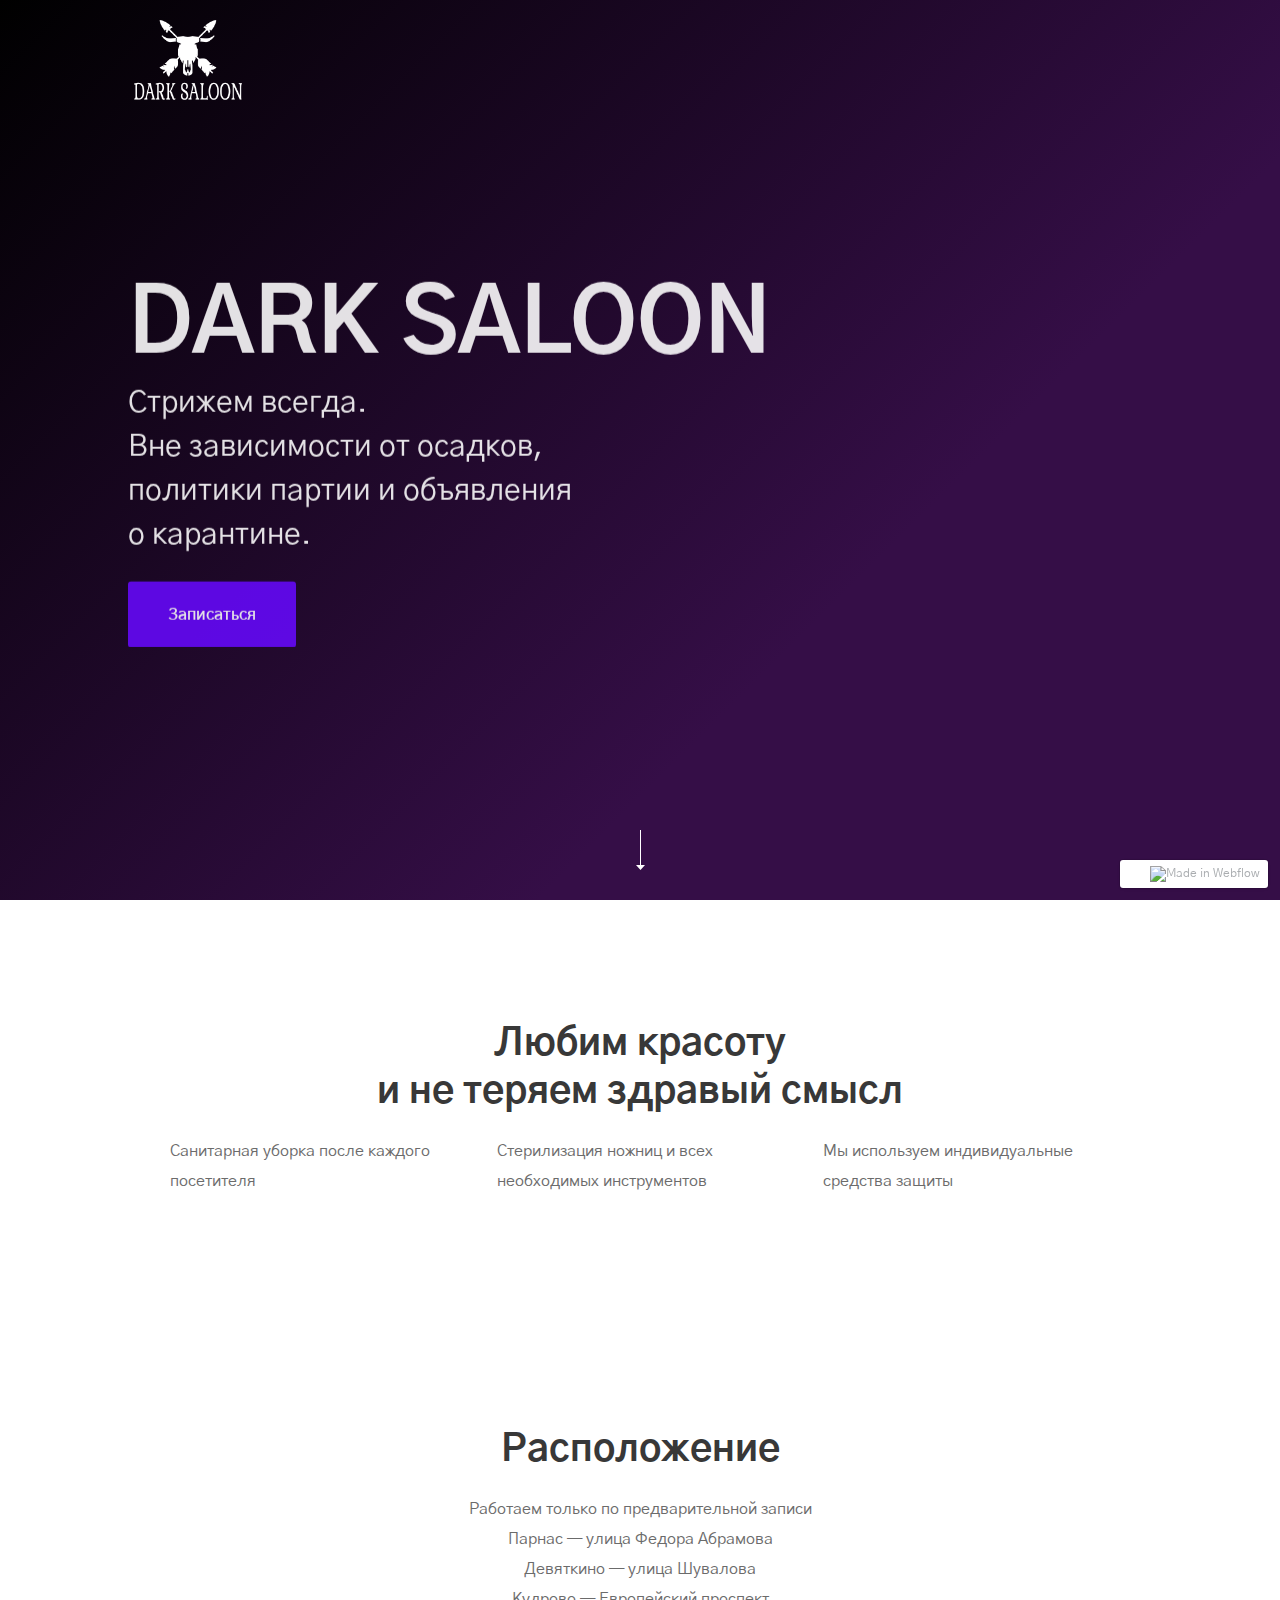
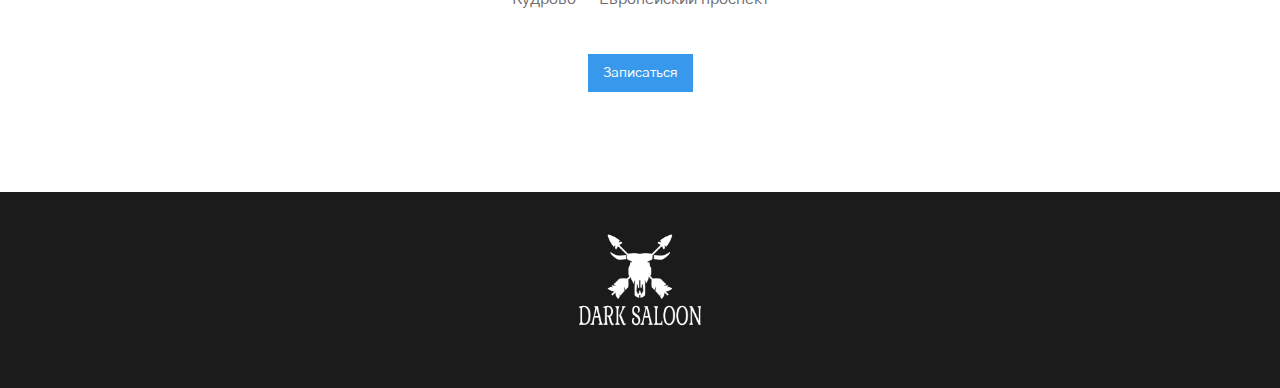
==== commit 2db2e520: "Update index.html" ====
--- a/index.html
+++ b/index.html
@@ -1,6 +1,6 @@
 <!DOCTYPE html>
 <!-- saved from url=(0031)https://dark-saloon.webflow.io/ -->
-<html data-wf-domain="dark-saloon.webflow.io" data-wf-page="5e9b543477337a601974e3e3" data-wf-site="5e9b54341b847f012a4e8ece" data-wf-status="1" class="w-mod-js w-mod-ix wf-gothica1-n7-active wf-droidsans-n4-active wf-gothica1-n4-active wf-gothica1-n6-active wf-gothica1-n8-active wf-droidsans-n7-active wf-exo-n3-active wf-exo-n7-active wf-gothica1-n3-active wf-gothica1-n5-active wf-exo-n1-active wf-exo-i1-active wf-exo-n2-active wf-exo-i2-active wf-exo-i3-active wf-exo-n4-active wf-exo-i4-active wf-exo-n5-active wf-exo-i5-active wf-exo-n6-active wf-exo-i6-active wf-exo-i7-active wf-exo-n8-active wf-exo-i8-active mdl-js wf-exo-n9-active wf-exo-i9-active wf-active"><head><meta http-equiv="Content-Type" content="text/html; charset=UTF-8"><title>Black Saloon - карантинный барбершоп</title><meta content="width=device-width, initial-scale=1" name="viewport"><meta content="Webflow" name="generator"><link href="./Landing page template - Webflow HTML website template_files/dark-saloon.webflow.ddd5ab95c.css" rel="stylesheet" type="text/css"><script src="./Landing page template - Webflow HTML website template_files/webfont.js" type="text/javascript"></script><style>@charset "UTF-8";@import url(https://fonts.googleapis.com/css?family=Open+Sans:400,700&display=swap&subset=cyrillic);.ps{overflow:hidden!important;overflow-anchor:none;-ms-overflow-style:none;touch-action:auto;-ms-touch-action:auto}.ps__rail-x{height:15px;bottom:0}.ps__rail-x,.ps__rail-y{display:none;opacity:0;transition:background-color .2s linear,opacity .2s linear;-webkit-transition:background-color .2s linear,opacity .2s linear;position:absolute}.ps__rail-y{width:15px;right:0}.ps--active-x>.ps__rail-x,.ps--active-y>.ps__rail-y{display:block;background-color:transparent}.ps--focus>.ps__rail-x,.ps--focus>.ps__rail-y,.ps--scrolling-x>.ps__rail-x,.ps--scrolling-y>.ps__rail-y,.ps:hover>.ps__rail-x,.ps:hover>.ps__rail-y{opacity:.6}.ps .ps__rail-x.ps--clicking,.ps .ps__rail-x:focus,.ps .ps__rail-x:hover,.ps .ps__rail-y.ps--clicking,.ps .ps__rail-y:focus,.ps .ps__rail-y:hover{background-color:#eee;opacity:.9}.ps__thumb-x{transition:background-color .2s linear,height .2s ease-in-out;-webkit-transition:background-color .2s linear,height .2s ease-in-out;height:6px;bottom:2px}.ps__thumb-x,.ps__thumb-y{background-color:#aaa;border-radius:6px;position:absolute}.ps__thumb-y{transition:background-color .2s linear,width .2s ease-in-out;-webkit-transition:background-color .2s linear,width .2s ease-in-out;width:6px;right:2px}.ps__rail-x.ps--clicking .ps__thumb-x,.ps__rail-x:focus>.ps__thumb-x,.ps__rail-x:hover>.ps__thumb-x{background-color:#999;height:11px}.ps__rail-y.ps--clicking .ps__thumb-y,.ps__rail-y:focus>.ps__thumb-y,.ps__rail-y:hover>.ps__thumb-y{background-color:#999;width:11px}@supports (-ms-overflow-style:none){.ps{overflow:auto!important}}@media (-ms-high-contrast:none),screen and (-ms-high-contrast:active){.ps{overflow:auto!important}}.ps{position:relative}/*!
+<html data-wf-domain="dark-saloon.webflow.io" data-wf-page="5e9b543477337a601974e3e3" data-wf-site="5e9b54341b847f012a4e8ece" data-wf-status="1" class="w-mod-js w-mod-ix wf-gothica1-n7-active wf-droidsans-n4-active wf-gothica1-n4-active wf-gothica1-n6-active wf-gothica1-n8-active wf-droidsans-n7-active wf-exo-n3-active wf-exo-n7-active wf-gothica1-n3-active wf-gothica1-n5-active wf-exo-n1-active wf-exo-i1-active wf-exo-n2-active wf-exo-i2-active wf-exo-i3-active wf-exo-n4-active wf-exo-i4-active wf-exo-n5-active wf-exo-i5-active wf-exo-n6-active wf-exo-i6-active wf-exo-i7-active wf-exo-n8-active wf-exo-i8-active mdl-js wf-exo-n9-active wf-exo-i9-active wf-active"><head><meta http-equiv="Content-Type" content="text/html; charset=UTF-8"><title>Dark Saloon - карантинный барбершоп</title><meta content="width=device-width, initial-scale=1" name="viewport"><meta content="Webflow" name="generator"><link href="./Landing page template - Webflow HTML website template_files/dark-saloon.webflow.ddd5ab95c.css" rel="stylesheet" type="text/css"><script src="./Landing page template - Webflow HTML website template_files/webfont.js" type="text/javascript"></script><style>@charset "UTF-8";@import url(https://fonts.googleapis.com/css?family=Open+Sans:400,700&display=swap&subset=cyrillic);.ps{overflow:hidden!important;overflow-anchor:none;-ms-overflow-style:none;touch-action:auto;-ms-touch-action:auto}.ps__rail-x{height:15px;bottom:0}.ps__rail-x,.ps__rail-y{display:none;opacity:0;transition:background-color .2s linear,opacity .2s linear;-webkit-transition:background-color .2s linear,opacity .2s linear;position:absolute}.ps__rail-y{width:15px;right:0}.ps--active-x>.ps__rail-x,.ps--active-y>.ps__rail-y{display:block;background-color:transparent}.ps--focus>.ps__rail-x,.ps--focus>.ps__rail-y,.ps--scrolling-x>.ps__rail-x,.ps--scrolling-y>.ps__rail-y,.ps:hover>.ps__rail-x,.ps:hover>.ps__rail-y{opacity:.6}.ps .ps__rail-x.ps--clicking,.ps .ps__rail-x:focus,.ps .ps__rail-x:hover,.ps .ps__rail-y.ps--clicking,.ps .ps__rail-y:focus,.ps .ps__rail-y:hover{background-color:#eee;opacity:.9}.ps__thumb-x{transition:background-color .2s linear,height .2s ease-in-out;-webkit-transition:background-color .2s linear,height .2s ease-in-out;height:6px;bottom:2px}.ps__thumb-x,.ps__thumb-y{background-color:#aaa;border-radius:6px;position:absolute}.ps__thumb-y{transition:background-color .2s linear,width .2s ease-in-out;-webkit-transition:background-color .2s linear,width .2s ease-in-out;width:6px;right:2px}.ps__rail-x.ps--clicking .ps__thumb-x,.ps__rail-x:focus>.ps__thumb-x,.ps__rail-x:hover>.ps__thumb-x{background-color:#999;height:11px}.ps__rail-y.ps--clicking .ps__thumb-y,.ps__rail-y:focus>.ps__thumb-y,.ps__rail-y:hover>.ps__thumb-y{background-color:#999;width:11px}@supports (-ms-overflow-style:none){.ps{overflow:auto!important}}@media (-ms-high-contrast:none),screen and (-ms-high-contrast:active){.ps{overflow:auto!important}}.ps{position:relative}/*!
  * Cropper.js v1.5.6
  * https://fengyuanchen.github.io/cropperjs
  *
@@ -28,5 +28,5 @@
    });
 </script>
 <noscript><div><img src="https://mc.yandex.ru/watch/62090533" style="position:absolute; left:-9999px;" alt="" /></div></noscript>
-<!-- /Yandex.Metrika counter --><div class="hero"><div data-collapse="medium" data-animation="default" data-duration="400" data-doc-height="1" class="nav w-nav"><div class="nav-inner"><div class="nav-logo-wrap"><a href="https://dark-saloon.webflow.io/#" class="brand w-nav-brand"><img src="./Landing page template - Webflow HTML website template_files/5e9b5b2be014f9889d9f78bc_22e0d665-9a0f-4af7-a2f2-7da042ccec2d_200x200.png" width="120" alt=""></a></div></div><div class="w-nav-overlay" data-wf-ignore=""></div></div></div><div class="section center"><img src="./Landing page template - Webflow HTML website template_files/5e9b543477337a75d874e43b_arrow.svg" alt="" class="arrow"><div data-w-id="6b220cb1-4b9c-7fb0-75b9-53ff4a6c35a2" style="transform: translate3d(0px, 0px, 0px) scale3d(1, 1, 1) rotateX(0deg) rotateY(0deg) rotateZ(0deg) skew(0deg, 0deg); opacity: 1; transform-style: preserve-3d;" class="hero-content"><h1 class="heading-3">DARK&nbsp;SALOON</h1><h3 class="hero-subhead">Стрижем всегда.<br>Вне зависимости от осадков, <br>политики партии и объявления <br>о карантине.</h3><a href="tel:+79584672573" class="button w-button">Записаться</a></div></div><section id="cards-section" class="cards-section"><div class="centered-container w-container"><h2 class="heading-5">Любим красоту<br>и не теряем здравый смысл</h2><div class="cards-grid-container"><div id="w-node-ea98ddf2d9e5-1974e3e3"><p>Санитарная уборка после каждого посетителя</p></div><div id="w-node-ea98ddf2d9ec-1974e3e3"><p id="w-node-ea98ddf2d9f1-1974e3e3">Стерилизация ножниц и всех необходимых инструментов</p></div><p>Мы используем индивидуальные средства защиты</p></div></div></section><section id="call-to-action" class="call-to-action"><div class="centered-container w-container"><h2 class="heading-5">Расположение</h2><p class="paragraph-2"> Работаем только по предварительной записи<br><span class="spp">Парнас — улица Федора Абрамова<br>Девяткино&nbsp;— улица Шувалова<br>Кудрово — Европейский проспект</span><br>‍</p><a href="tel:+79584672573" class="w-button">Записаться</a></div></section><div class="footer"><div class="wrap"><img src="./Landing page template - Webflow HTML website template_files/5e9b5b2be014f9889d9f78bc_22e0d665-9a0f-4af7-a2f2-7da042ccec2d_200x200.png" width="136" alt=""></div></div><script src="./Landing page template - Webflow HTML website template_files/jquery-3.4.1.min.220afd743d.js" type="text/javascript" integrity="sha256-CSXorXvZcTkaix6Yvo6HppcZGetbYMGWSFlBw8HfCJo=" crossorigin="anonymous"></script><script src="./Landing page template - Webflow HTML website template_files/webflow.0aaea9478.js" type="text/javascript"></script><!--[if lte IE 9]><script src="//cdnjs.cloudflare.com/ajax/libs/placeholders/3.0.2/placeholders.min.js"></script><![endif]-->
+<!-- /Yandex.Metrika counter --><div class="hero"><div data-collapse="medium" data-animation="default" data-duration="400" data-doc-height="1" class="nav w-nav"><div class="nav-inner"><div class="nav-logo-wrap"><a href="https://dark-saloon.webflow.io/#" class="brand w-nav-brand"><img src="./Landing page template - Webflow HTML website template_files/5e9b5b2be014f9889d9f78bc_22e0d665-9a0f-4af7-a2f2-7da042ccec2d_200x200.png" width="120" alt=""></a></div></div><div class="w-nav-overlay" data-wf-ignore=""></div></div></div><div class="section center"><img src="./Landing page template - Webflow HTML website template_files/5e9b543477337a75d874e43b_arrow.svg" alt="" class="arrow"><div data-w-id="6b220cb1-4b9c-7fb0-75b9-53ff4a6c35a2" style="transform: translate3d(0px, 0px, 0px) scale3d(1, 1, 1) rotateX(0deg) rotateY(0deg) rotateZ(0deg) skew(0deg, 0deg); opacity: 1; transform-style: preserve-3d;" class="hero-content"><h1 class="heading-3">DARK&nbsp;SALOON</h1><h3 class="hero-subhead">Стрижем всегда.<br>Вне зависимости от осадков, <br>политики партии и объявления <br>о карантине.</h3><a onclick="ym(62090533,'reachGoal','whatsapp'); return true;" href="https://api.whatsapp.com/send?phone=79118472330&text=Хочу%20записаться%20на%20стрижку" class="button w-button">Записаться</a></div></div><section id="cards-section" class="cards-section"><div class="centered-container w-container"><h2 class="heading-5">Любим красоту<br>и не теряем здравый смысл</h2><div class="cards-grid-container"><div id="w-node-ea98ddf2d9e5-1974e3e3"><p>Санитарная уборка после каждого посетителя</p></div><div id="w-node-ea98ddf2d9ec-1974e3e3"><p id="w-node-ea98ddf2d9f1-1974e3e3">Стерилизация ножниц и всех необходимых инструментов</p></div><p>Мы используем индивидуальные средства защиты</p></div></div></section><section id="call-to-action" class="call-to-action"><div class="centered-container w-container"><h2 class="heading-5">Расположение</h2><p class="paragraph-2"> Работаем только по предварительной записи<br><span class="spp">Парнас — улица Федора Абрамова<br>Девяткино&nbsp;— улица Шувалова<br>Кудрово — Европейский проспект</span><br>‍</p><a onclick="ym(62090533,'reachGoal','whatsapp'); return true;" href="https://api.whatsapp.com/send?phone=79118472330&text=Хочу%20записаться%20на%20стрижку" class="w-button">Записаться</a></div></section><div class="footer"><div class="wrap"><img src="./Landing page template - Webflow HTML website template_files/5e9b5b2be014f9889d9f78bc_22e0d665-9a0f-4af7-a2f2-7da042ccec2d_200x200.png" width="136" alt=""></div></div><script src="./Landing page template - Webflow HTML website template_files/jquery-3.4.1.min.220afd743d.js" type="text/javascript" integrity="sha256-CSXorXvZcTkaix6Yvo6HppcZGetbYMGWSFlBw8HfCJo=" crossorigin="anonymous"></script><script src="./Landing page template - Webflow HTML website template_files/webflow.0aaea9478.js" type="text/javascript"></script><!--[if lte IE 9]><script src="//cdnjs.cloudflare.com/ajax/libs/placeholders/3.0.2/placeholders.min.js"></script><![endif]-->
 <a class="w-webflow-badge" href="https://webflow.com/?utm_campaign=brandjs"><img src="./Landing page template - Webflow HTML website template_files/webflow-badge-icon.f67cd735e3.svg" alt="" style="margin-right: 8px; width: 16px;"><img src="./Landing page template - Webflow HTML website template_files/webflow-badge-text.6faa6a38cd.svg" alt="Made in Webflow"></a></body></html>
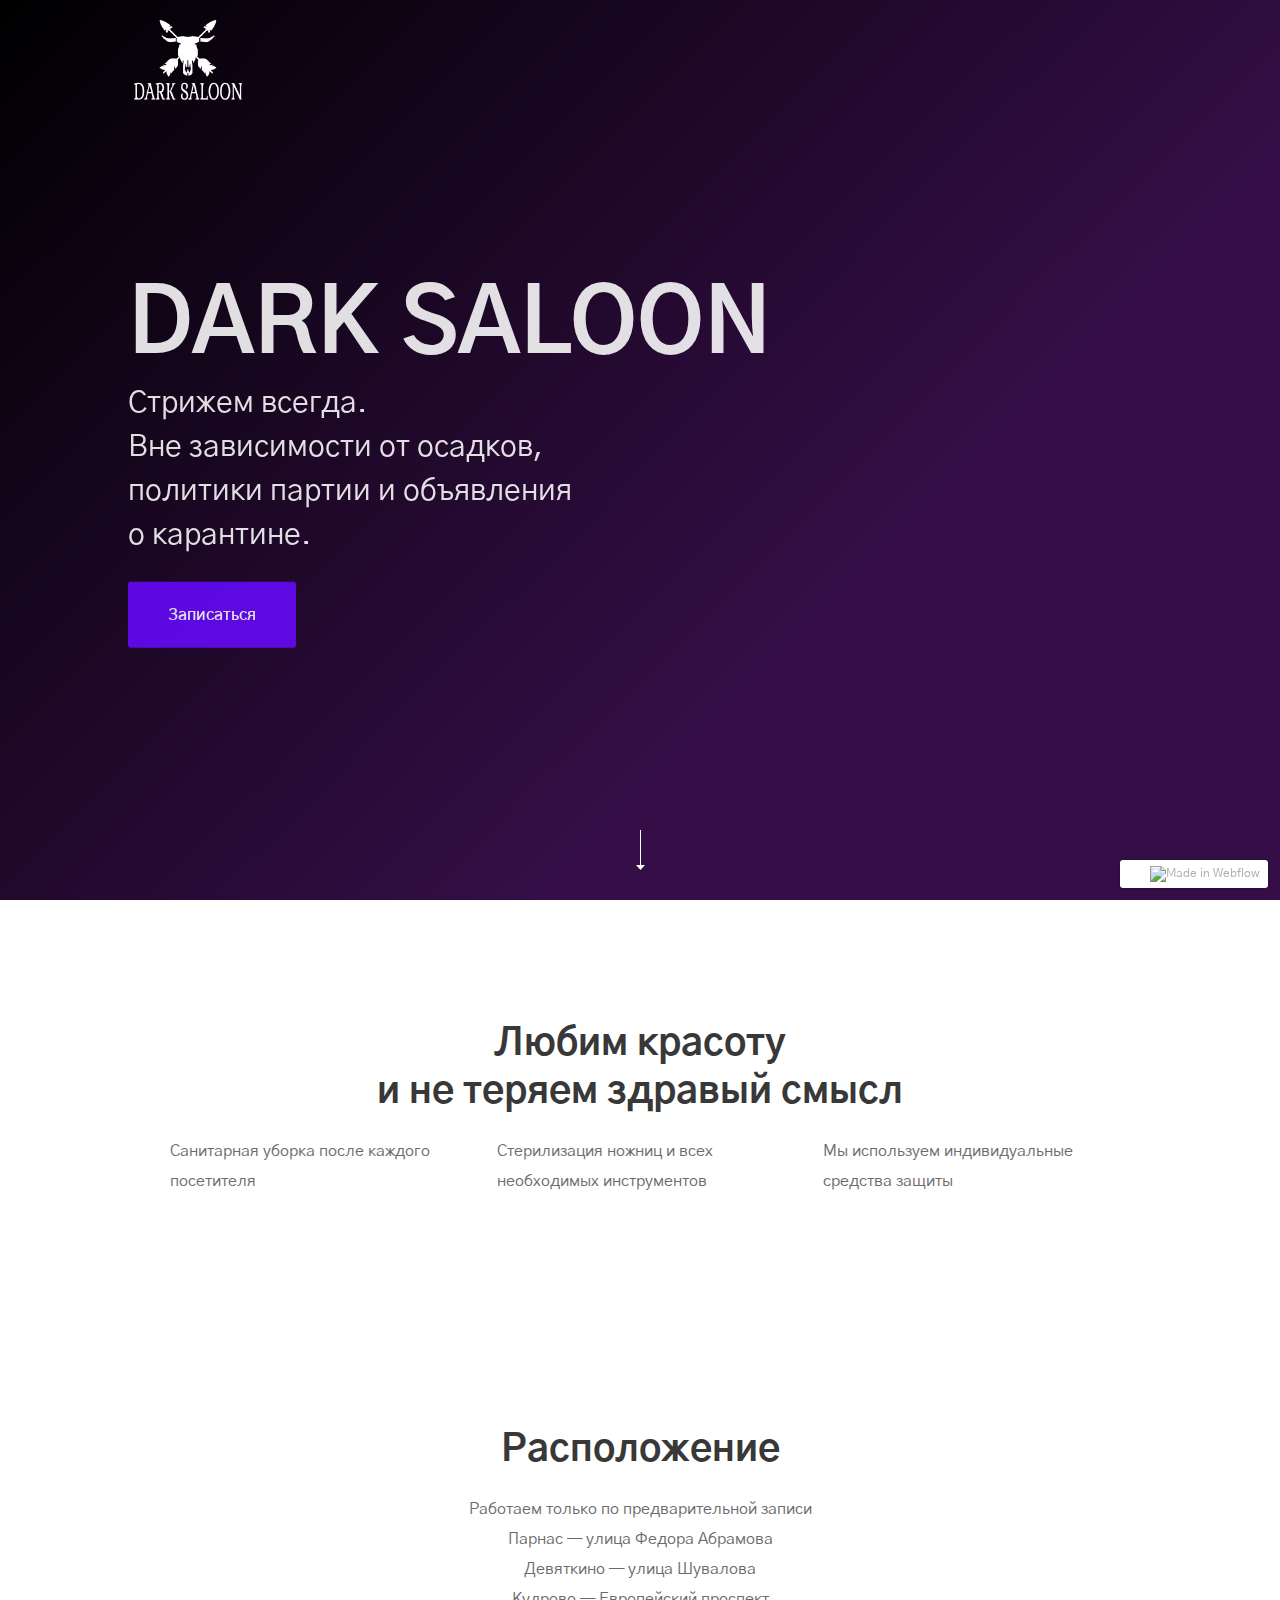
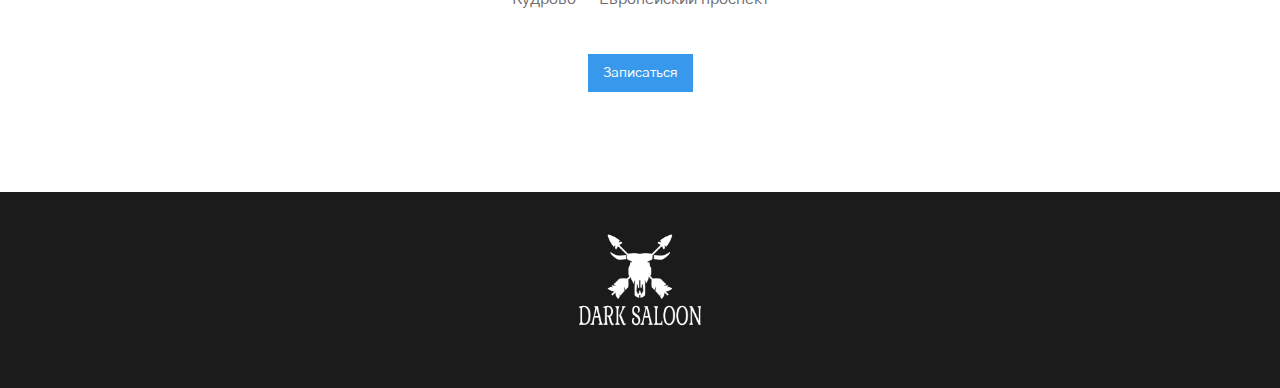
==== commit a2240047: "Update index.html" ====
--- a/index.html
+++ b/index.html
@@ -28,5 +28,5 @@
    });
 </script>
 <noscript><div><img src="https://mc.yandex.ru/watch/62090533" style="position:absolute; left:-9999px;" alt="" /></div></noscript>
-<!-- /Yandex.Metrika counter --><div class="hero"><div data-collapse="medium" data-animation="default" data-duration="400" data-doc-height="1" class="nav w-nav"><div class="nav-inner"><div class="nav-logo-wrap"><a href="https://dark-saloon.webflow.io/#" class="brand w-nav-brand"><img src="./Landing page template - Webflow HTML website template_files/5e9b5b2be014f9889d9f78bc_22e0d665-9a0f-4af7-a2f2-7da042ccec2d_200x200.png" width="120" alt=""></a></div></div><div class="w-nav-overlay" data-wf-ignore=""></div></div></div><div class="section center"><img src="./Landing page template - Webflow HTML website template_files/5e9b543477337a75d874e43b_arrow.svg" alt="" class="arrow"><div data-w-id="6b220cb1-4b9c-7fb0-75b9-53ff4a6c35a2" style="transform: translate3d(0px, 0px, 0px) scale3d(1, 1, 1) rotateX(0deg) rotateY(0deg) rotateZ(0deg) skew(0deg, 0deg); opacity: 1; transform-style: preserve-3d;" class="hero-content"><h1 class="heading-3">DARK&nbsp;SALOON</h1><h3 class="hero-subhead">Стрижем всегда.<br>Вне зависимости от осадков, <br>политики партии и объявления <br>о карантине.</h3><a onclick="ym(62090533,'reachGoal','whatsapp'); return true;" href="https://api.whatsapp.com/send?phone=79118472330&text=Хочу%20записаться%20на%20стрижку" class="button w-button">Записаться</a></div></div><section id="cards-section" class="cards-section"><div class="centered-container w-container"><h2 class="heading-5">Любим красоту<br>и не теряем здравый смысл</h2><div class="cards-grid-container"><div id="w-node-ea98ddf2d9e5-1974e3e3"><p>Санитарная уборка после каждого посетителя</p></div><div id="w-node-ea98ddf2d9ec-1974e3e3"><p id="w-node-ea98ddf2d9f1-1974e3e3">Стерилизация ножниц и всех необходимых инструментов</p></div><p>Мы используем индивидуальные средства защиты</p></div></div></section><section id="call-to-action" class="call-to-action"><div class="centered-container w-container"><h2 class="heading-5">Расположение</h2><p class="paragraph-2"> Работаем только по предварительной записи<br><span class="spp">Парнас — улица Федора Абрамова<br>Девяткино&nbsp;— улица Шувалова<br>Кудрово — Европейский проспект</span><br>‍</p><a onclick="ym(62090533,'reachGoal','whatsapp'); return true;" href="https://api.whatsapp.com/send?phone=79118472330&text=Хочу%20записаться%20на%20стрижку" class="w-button">Записаться</a></div></section><div class="footer"><div class="wrap"><img src="./Landing page template - Webflow HTML website template_files/5e9b5b2be014f9889d9f78bc_22e0d665-9a0f-4af7-a2f2-7da042ccec2d_200x200.png" width="136" alt=""></div></div><script src="./Landing page template - Webflow HTML website template_files/jquery-3.4.1.min.220afd743d.js" type="text/javascript" integrity="sha256-CSXorXvZcTkaix6Yvo6HppcZGetbYMGWSFlBw8HfCJo=" crossorigin="anonymous"></script><script src="./Landing page template - Webflow HTML website template_files/webflow.0aaea9478.js" type="text/javascript"></script><!--[if lte IE 9]><script src="//cdnjs.cloudflare.com/ajax/libs/placeholders/3.0.2/placeholders.min.js"></script><![endif]-->
+<!-- /Yandex.Metrika counter --><div class="hero"><div data-collapse="medium" data-animation="default" data-duration="400" data-doc-height="1" class="nav w-nav"><div class="nav-inner"><div class="nav-logo-wrap"><a href="https://dark-saloon.webflow.io/#" class="brand w-nav-brand"><img src="./Landing page template - Webflow HTML website template_files/5e9b5b2be014f9889d9f78bc_22e0d665-9a0f-4af7-a2f2-7da042ccec2d_200x200.png" width="120" alt=""></a></div></div><div class="w-nav-overlay" data-wf-ignore=""></div></div></div><div class="section center"><img src="./Landing page template - Webflow HTML website template_files/5e9b543477337a75d874e43b_arrow.svg" alt="" class="arrow"><div data-w-id="6b220cb1-4b9c-7fb0-75b9-53ff4a6c35a2" style="transform: translate3d(0px, 0px, 0px) scale3d(1, 1, 1) rotateX(0deg) rotateY(0deg) rotateZ(0deg) skew(0deg, 0deg); opacity: 1; transform-style: preserve-3d;" class="hero-content"><h1 class="heading-3">DARK&nbsp;SALOON</h1><h3 class="hero-subhead">Стрижем всегда.<br>Вне зависимости от осадков, <br>политики партии и объявления <br>о карантине.</h3><a onclick="ym(62090533,'reachGoal','whatsapp'); return true;" href="https://dikidi.online/360471" class="button w-button">Записаться</a></div></div><section id="cards-section" class="cards-section"><div class="centered-container w-container"><h2 class="heading-5">Любим красоту<br>и не теряем здравый смысл</h2><div class="cards-grid-container"><div id="w-node-ea98ddf2d9e5-1974e3e3"><p>Санитарная уборка после каждого посетителя</p></div><div id="w-node-ea98ddf2d9ec-1974e3e3"><p id="w-node-ea98ddf2d9f1-1974e3e3">Стерилизация ножниц и всех необходимых инструментов</p></div><p>Мы используем индивидуальные средства защиты</p></div></div></section><section id="call-to-action" class="call-to-action"><div class="centered-container w-container"><h2 class="heading-5">Расположение</h2><p class="paragraph-2"> Работаем только по предварительной записи<br><span class="spp">Парнас — улица Федора Абрамова<br>Девяткино&nbsp;— улица Шувалова<br>Кудрово — Европейский проспект</span><br>‍</p><a onclick="ym(62090533,'reachGoal','whatsapp'); return true;" href="https://dikidi.online/360471" class="w-button">Записаться</a></div></section><div class="footer"><div class="wrap"><img src="./Landing page template - Webflow HTML website template_files/5e9b5b2be014f9889d9f78bc_22e0d665-9a0f-4af7-a2f2-7da042ccec2d_200x200.png" width="136" alt=""></div></div><script src="./Landing page template - Webflow HTML website template_files/jquery-3.4.1.min.220afd743d.js" type="text/javascript" integrity="sha256-CSXorXvZcTkaix6Yvo6HppcZGetbYMGWSFlBw8HfCJo=" crossorigin="anonymous"></script><script src="./Landing page template - Webflow HTML website template_files/webflow.0aaea9478.js" type="text/javascript"></script><!--[if lte IE 9]><script src="//cdnjs.cloudflare.com/ajax/libs/placeholders/3.0.2/placeholders.min.js"></script><![endif]-->
 <a class="w-webflow-badge" href="https://webflow.com/?utm_campaign=brandjs"><img src="./Landing page template - Webflow HTML website template_files/webflow-badge-icon.f67cd735e3.svg" alt="" style="margin-right: 8px; width: 16px;"><img src="./Landing page template - Webflow HTML website template_files/webflow-badge-text.6faa6a38cd.svg" alt="Made in Webflow"></a></body></html>
